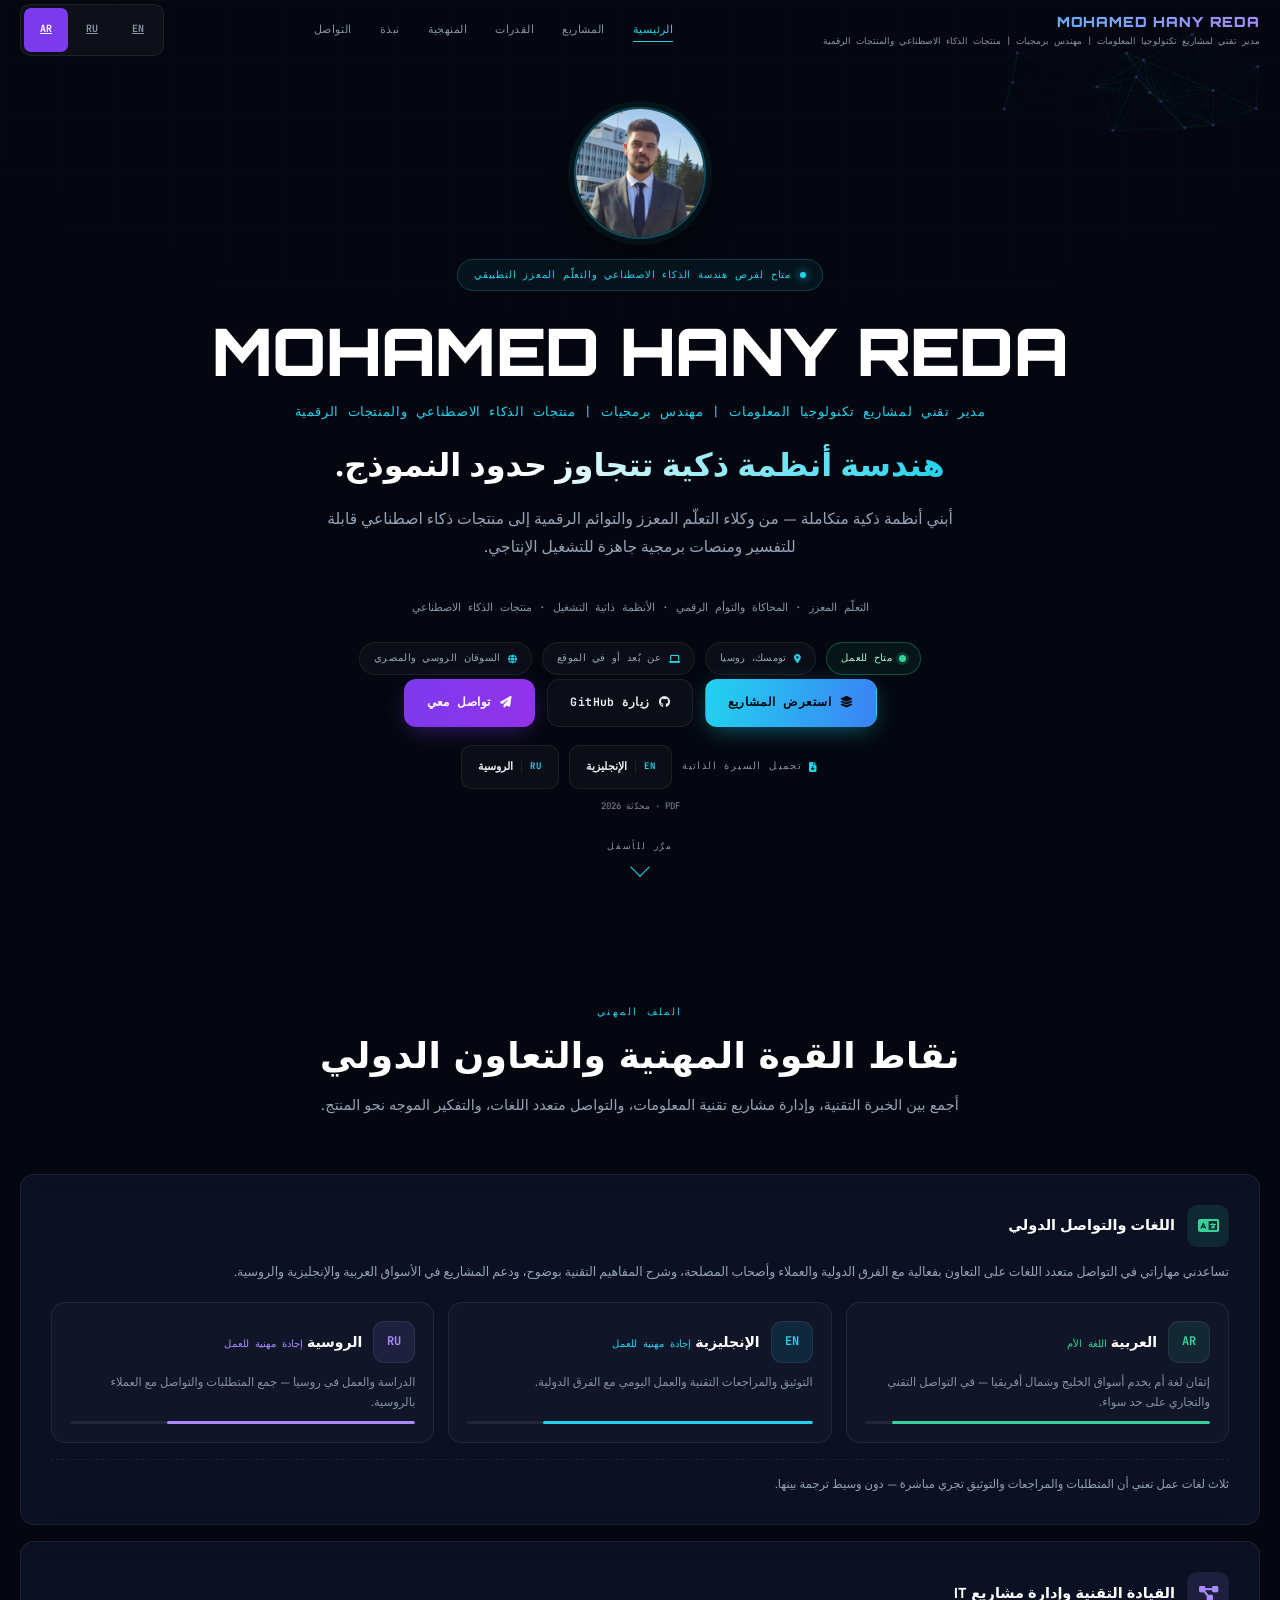
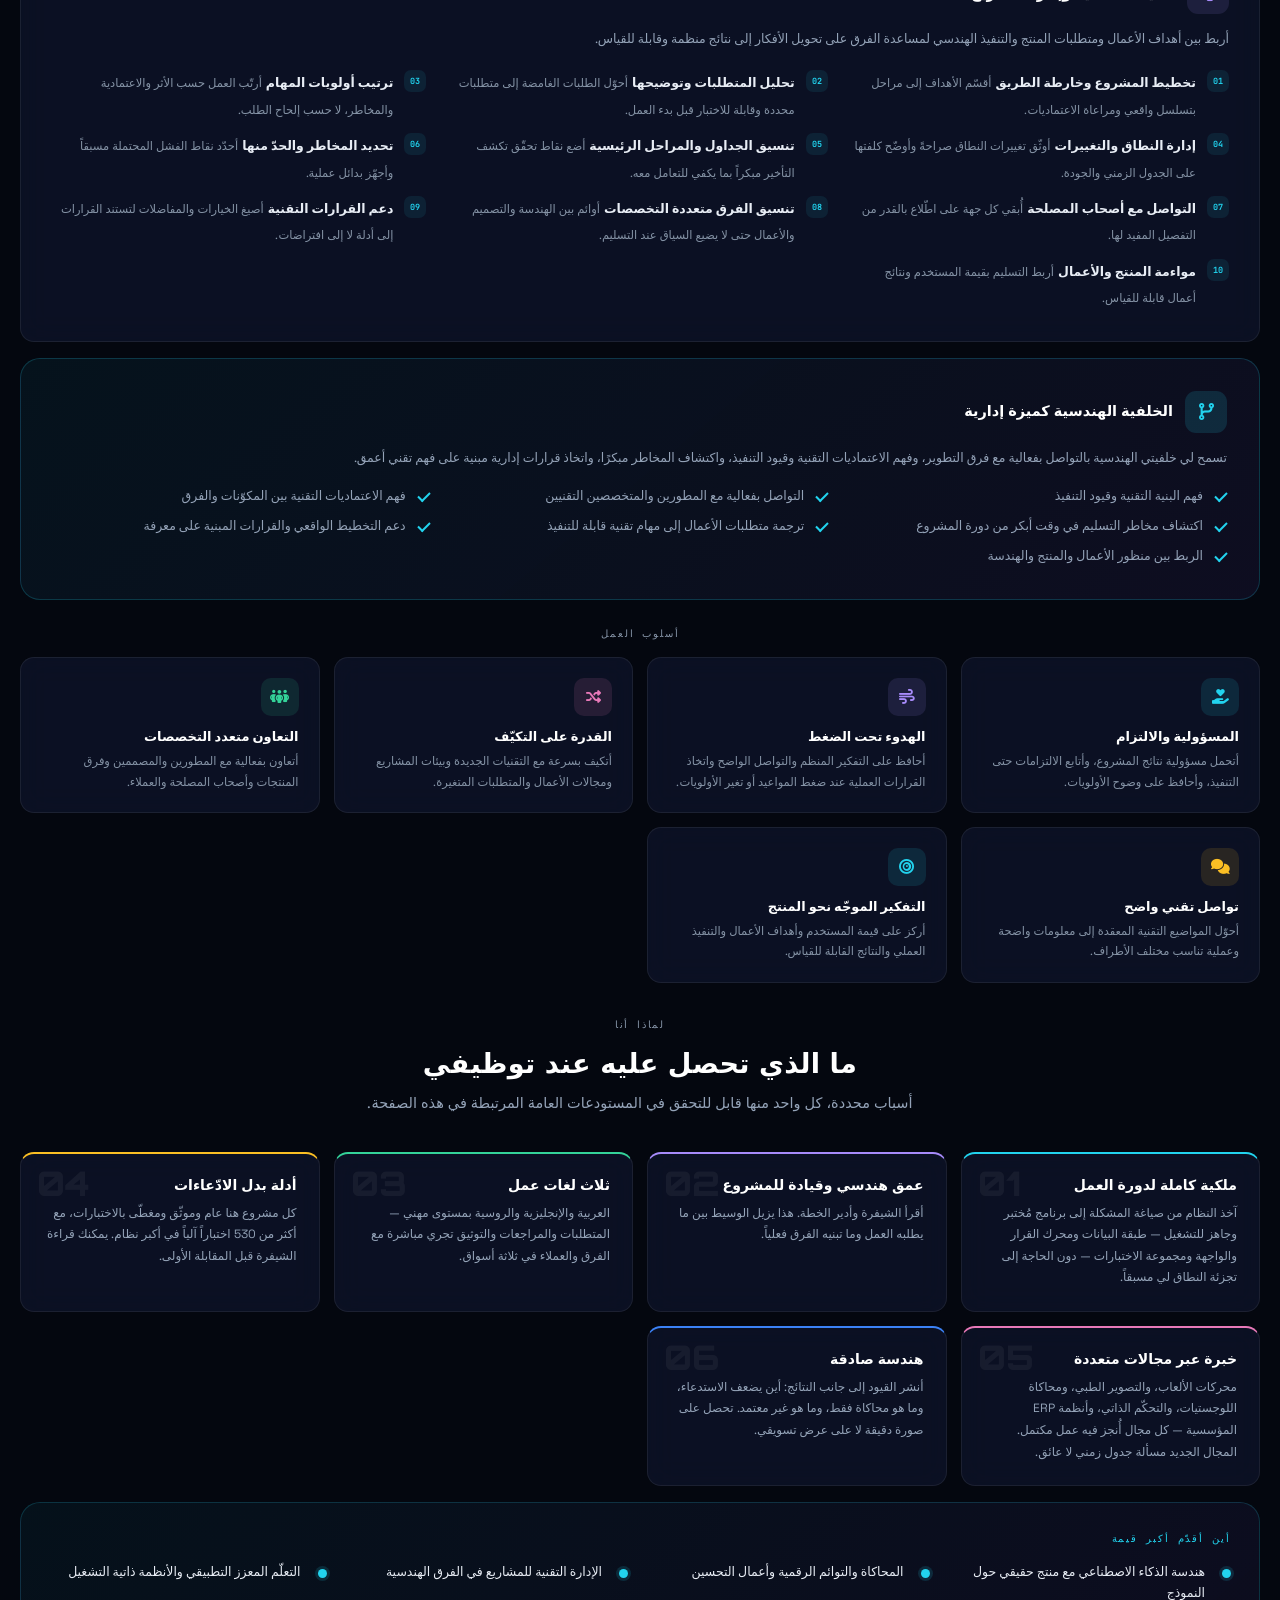
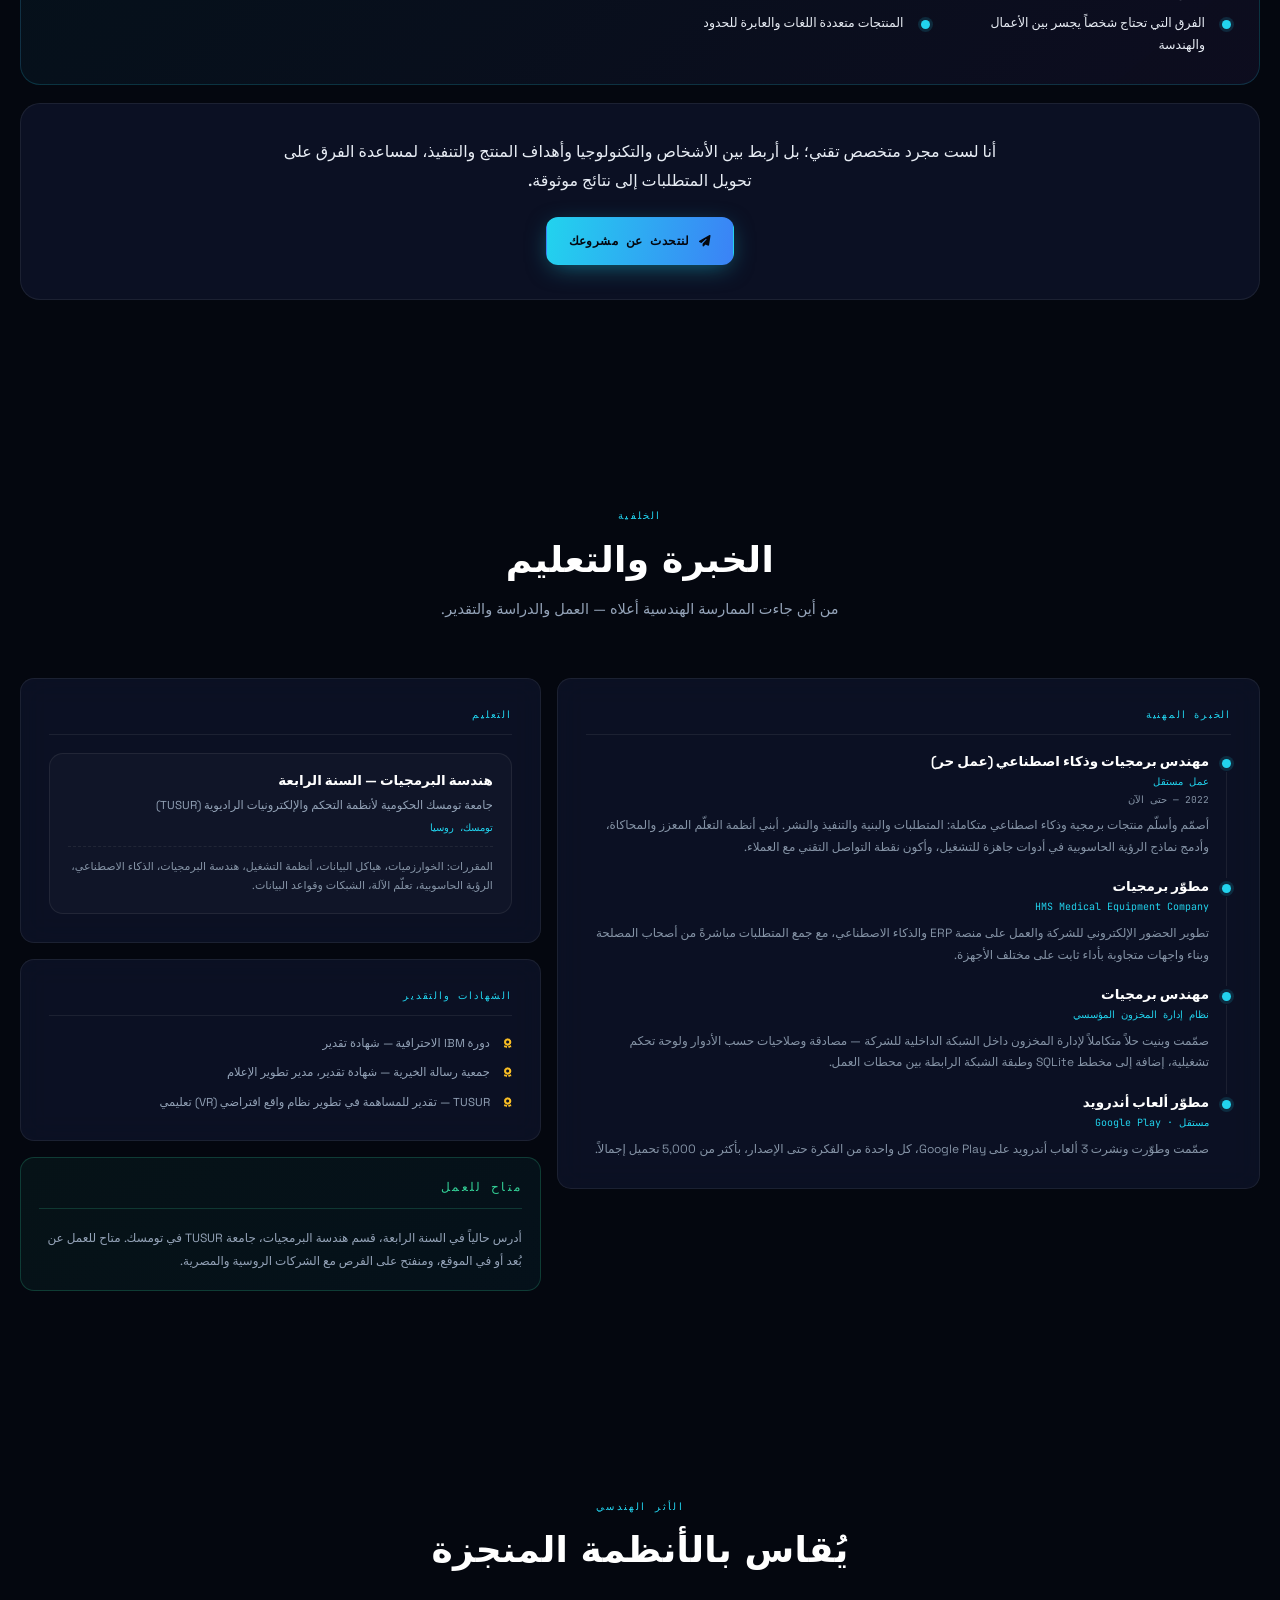
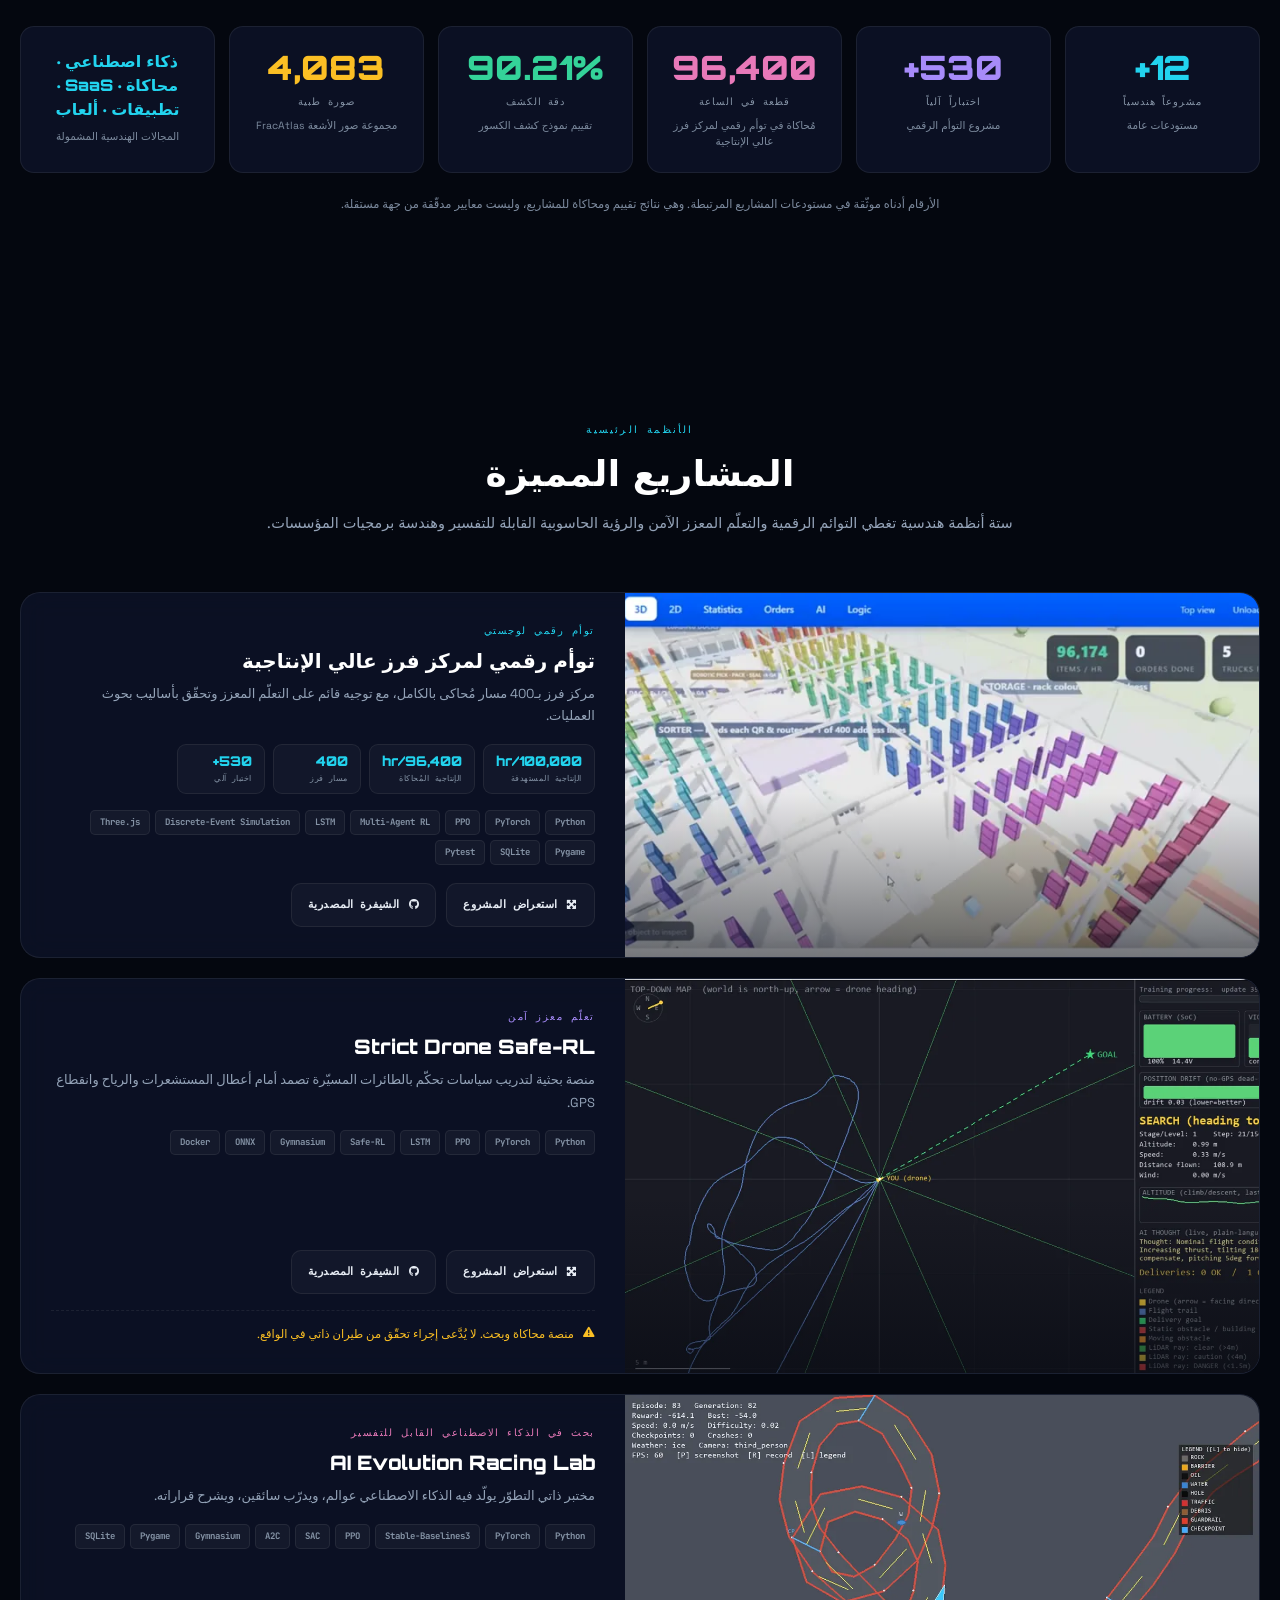
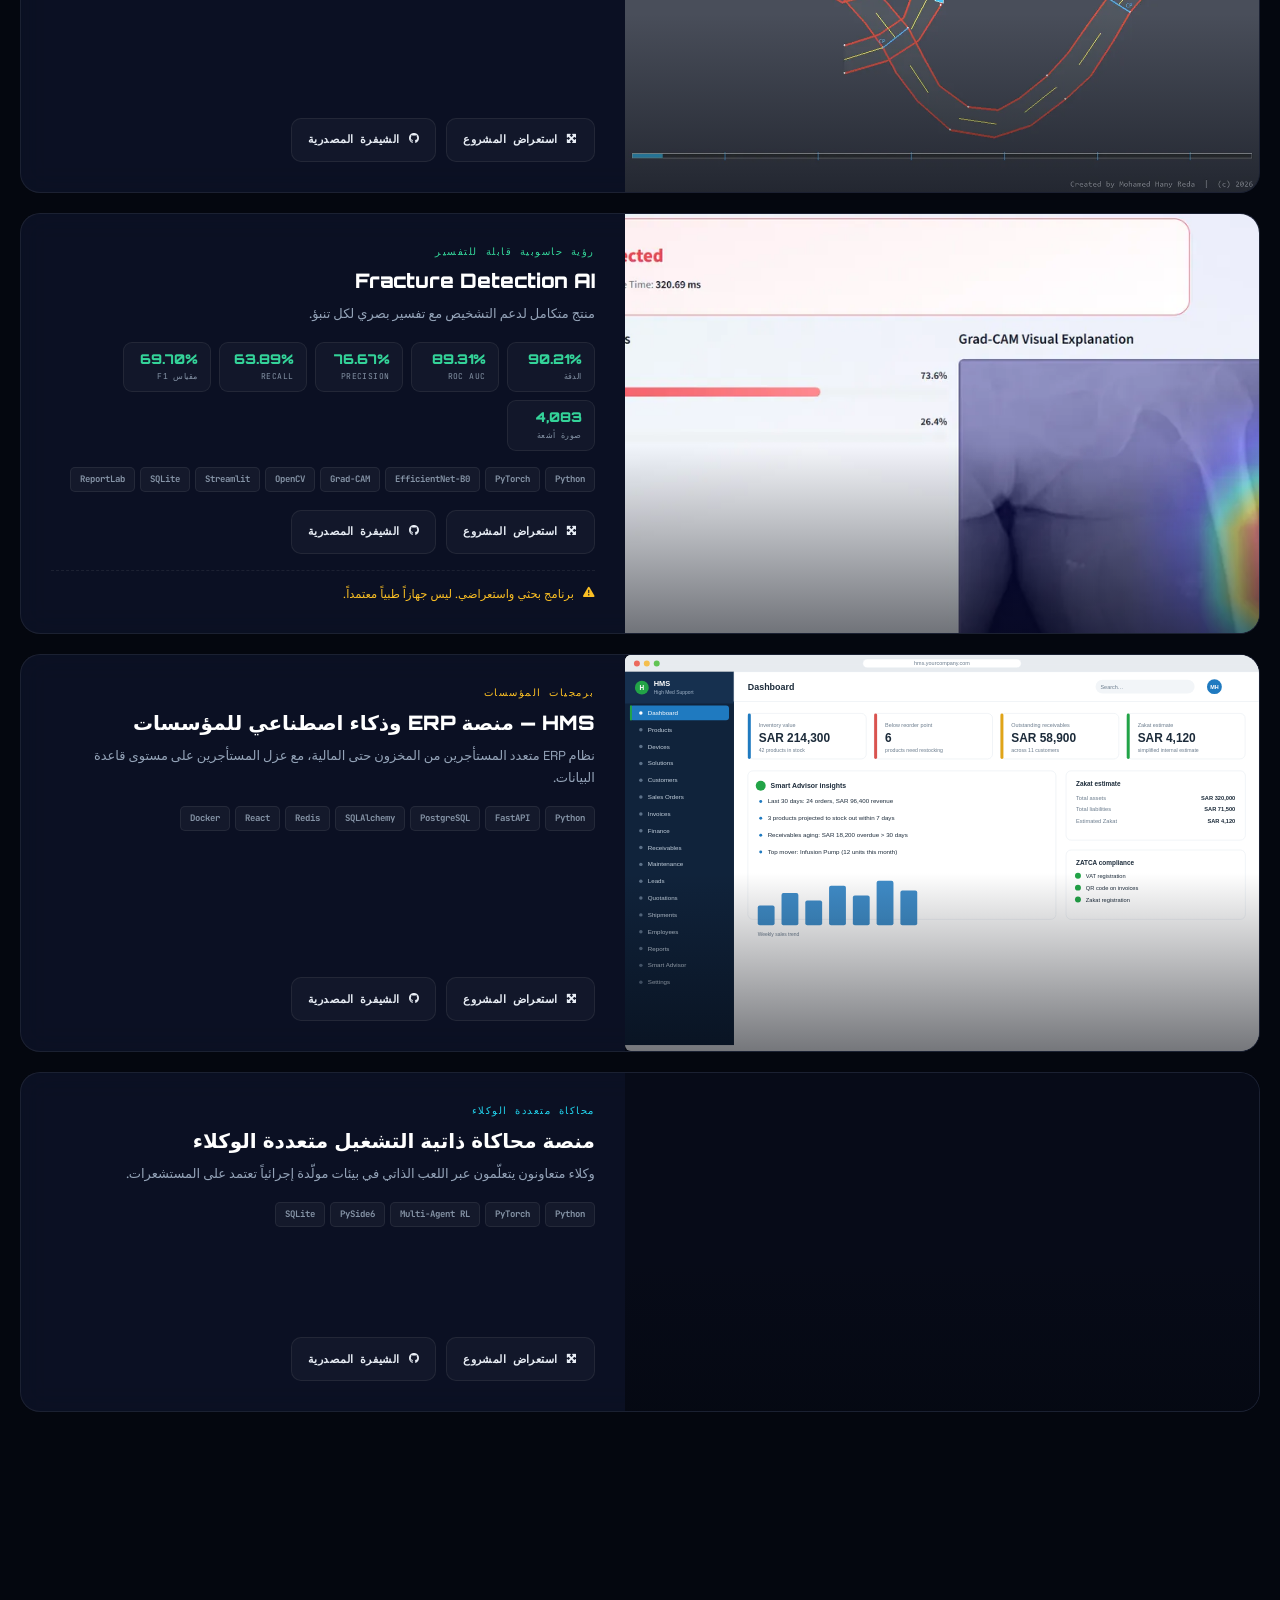
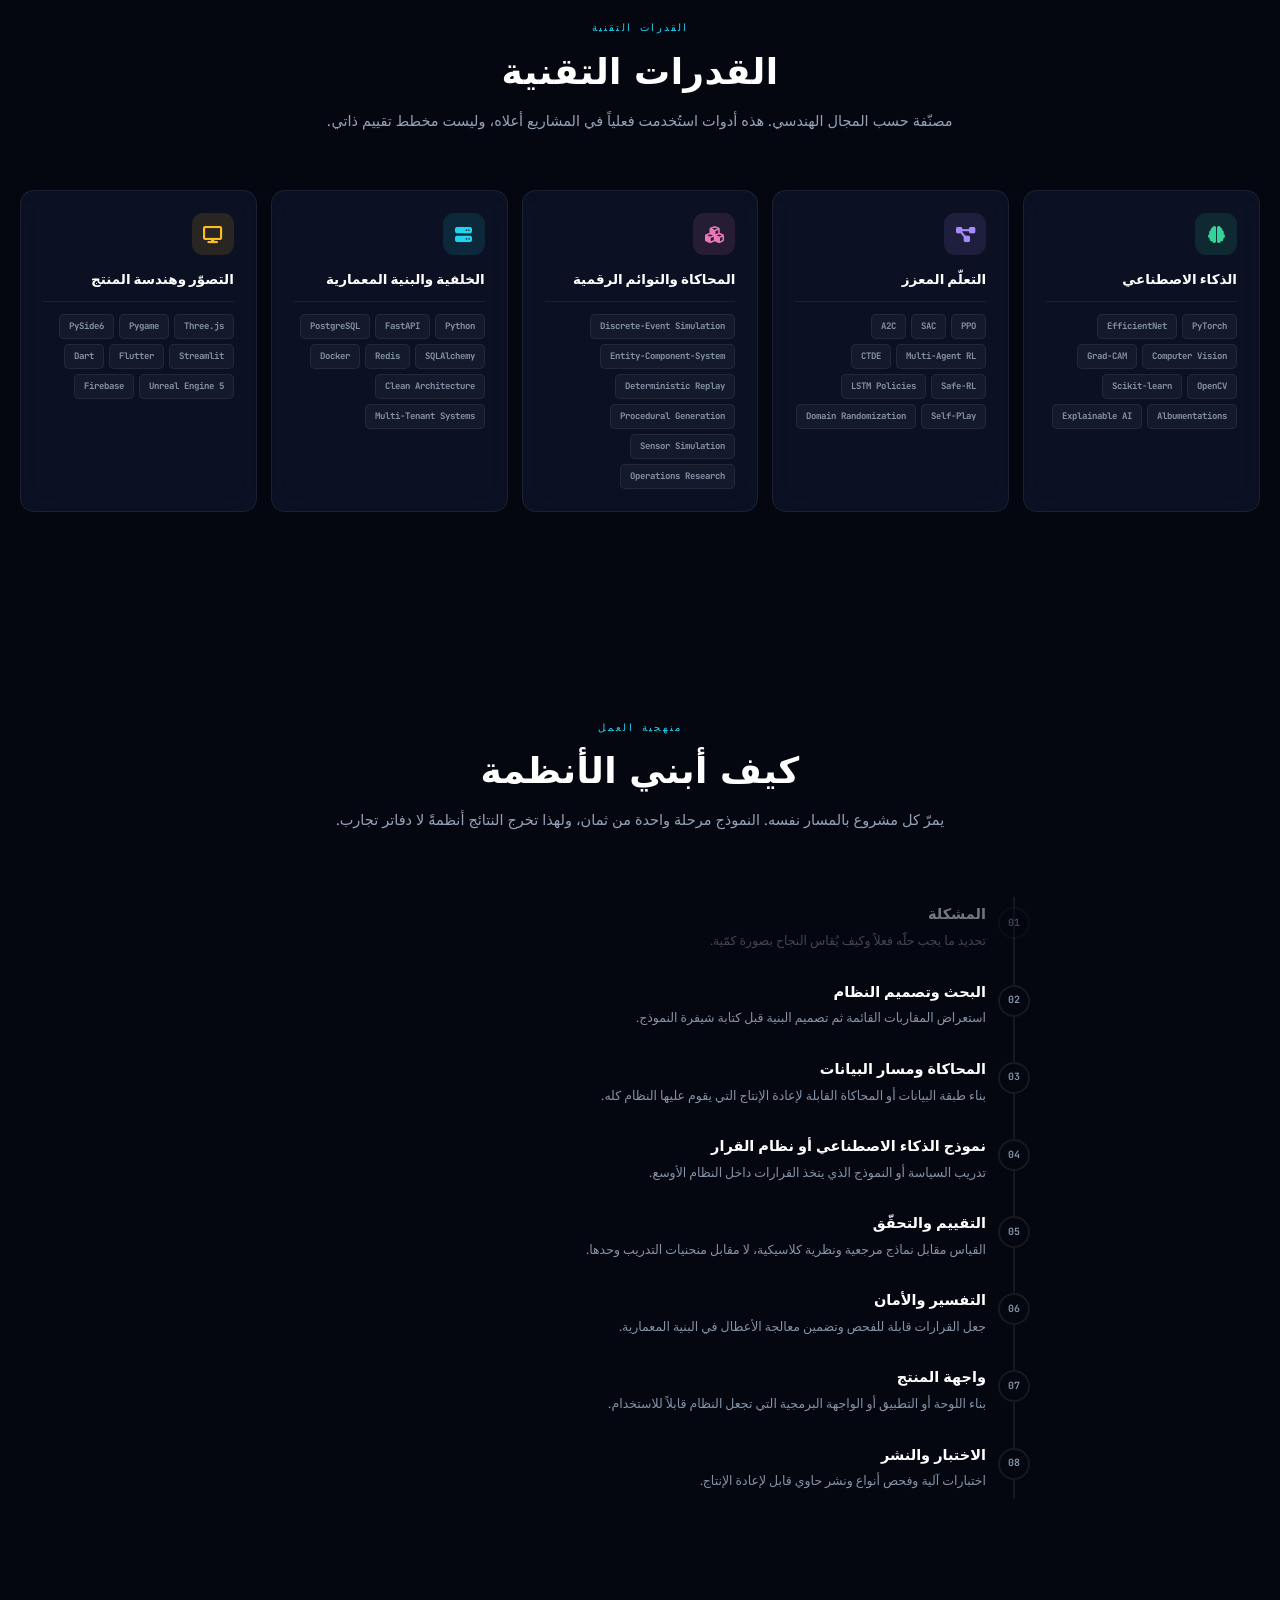
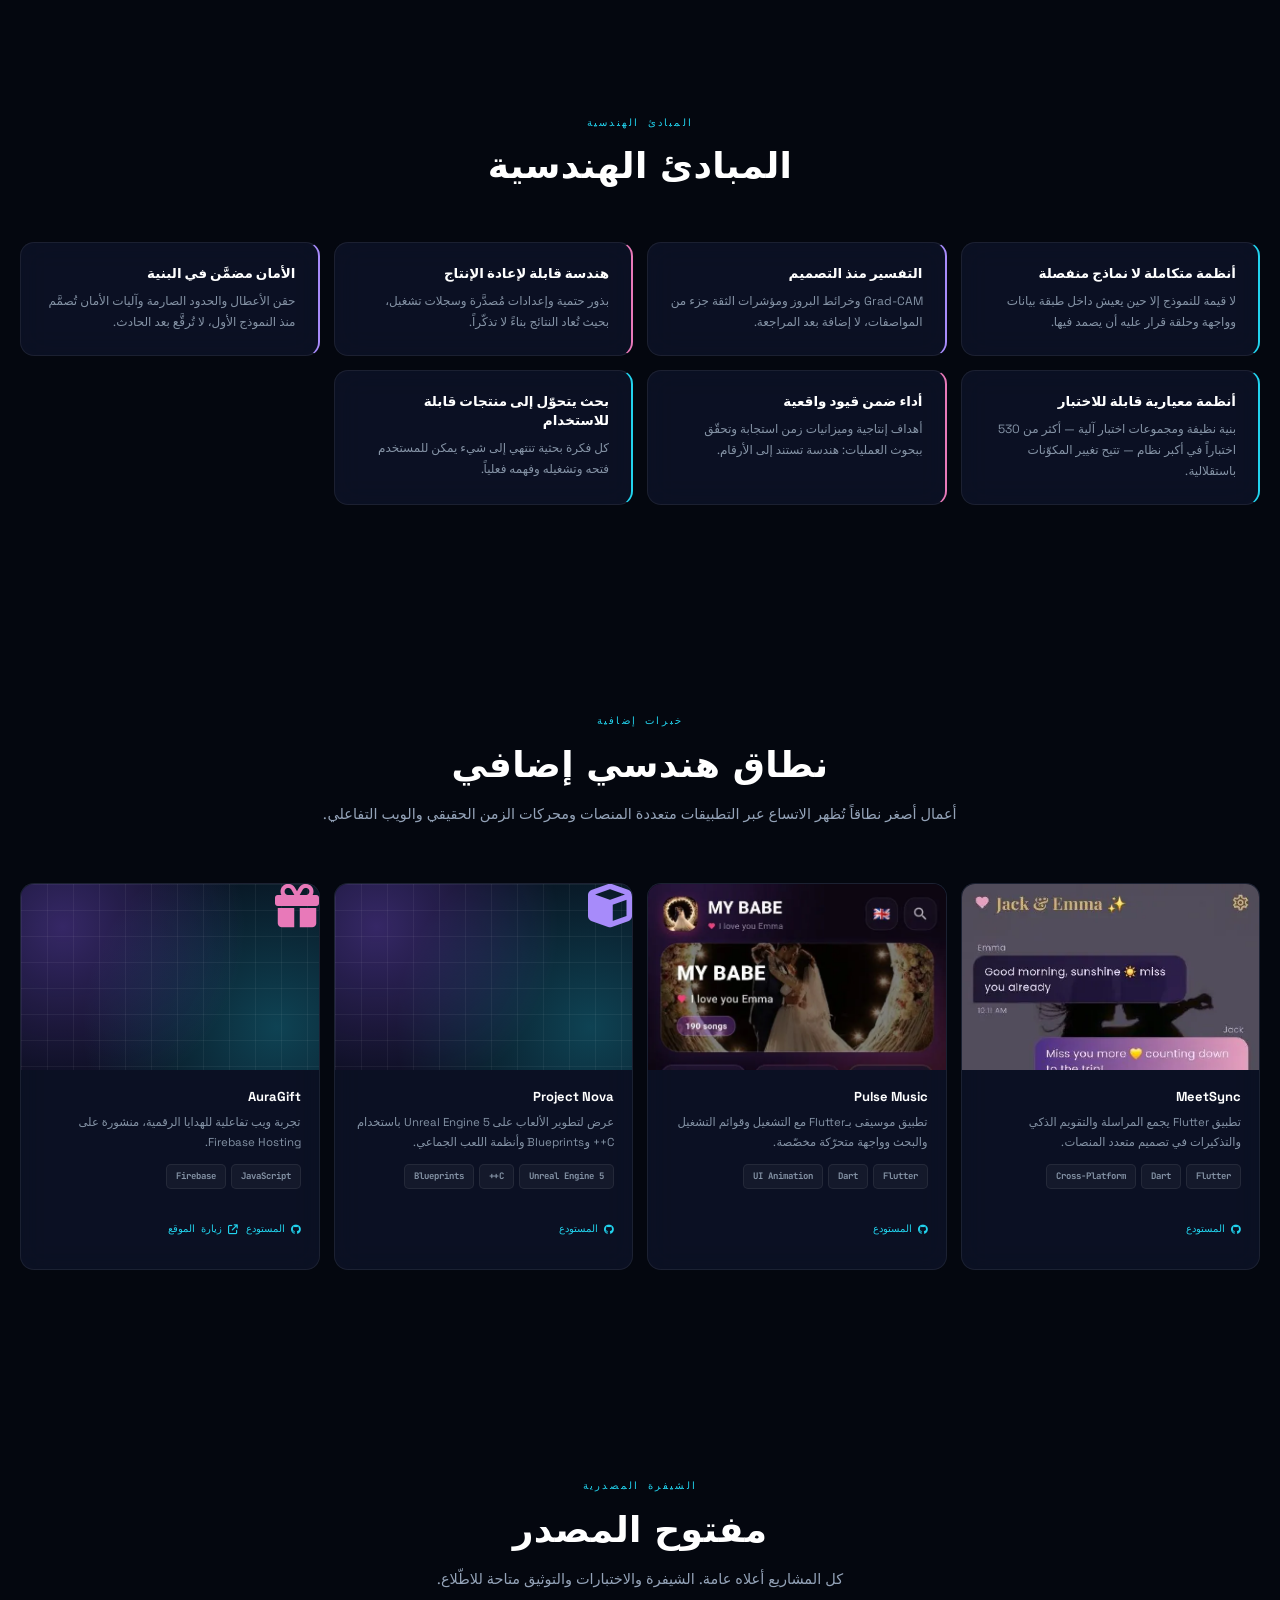
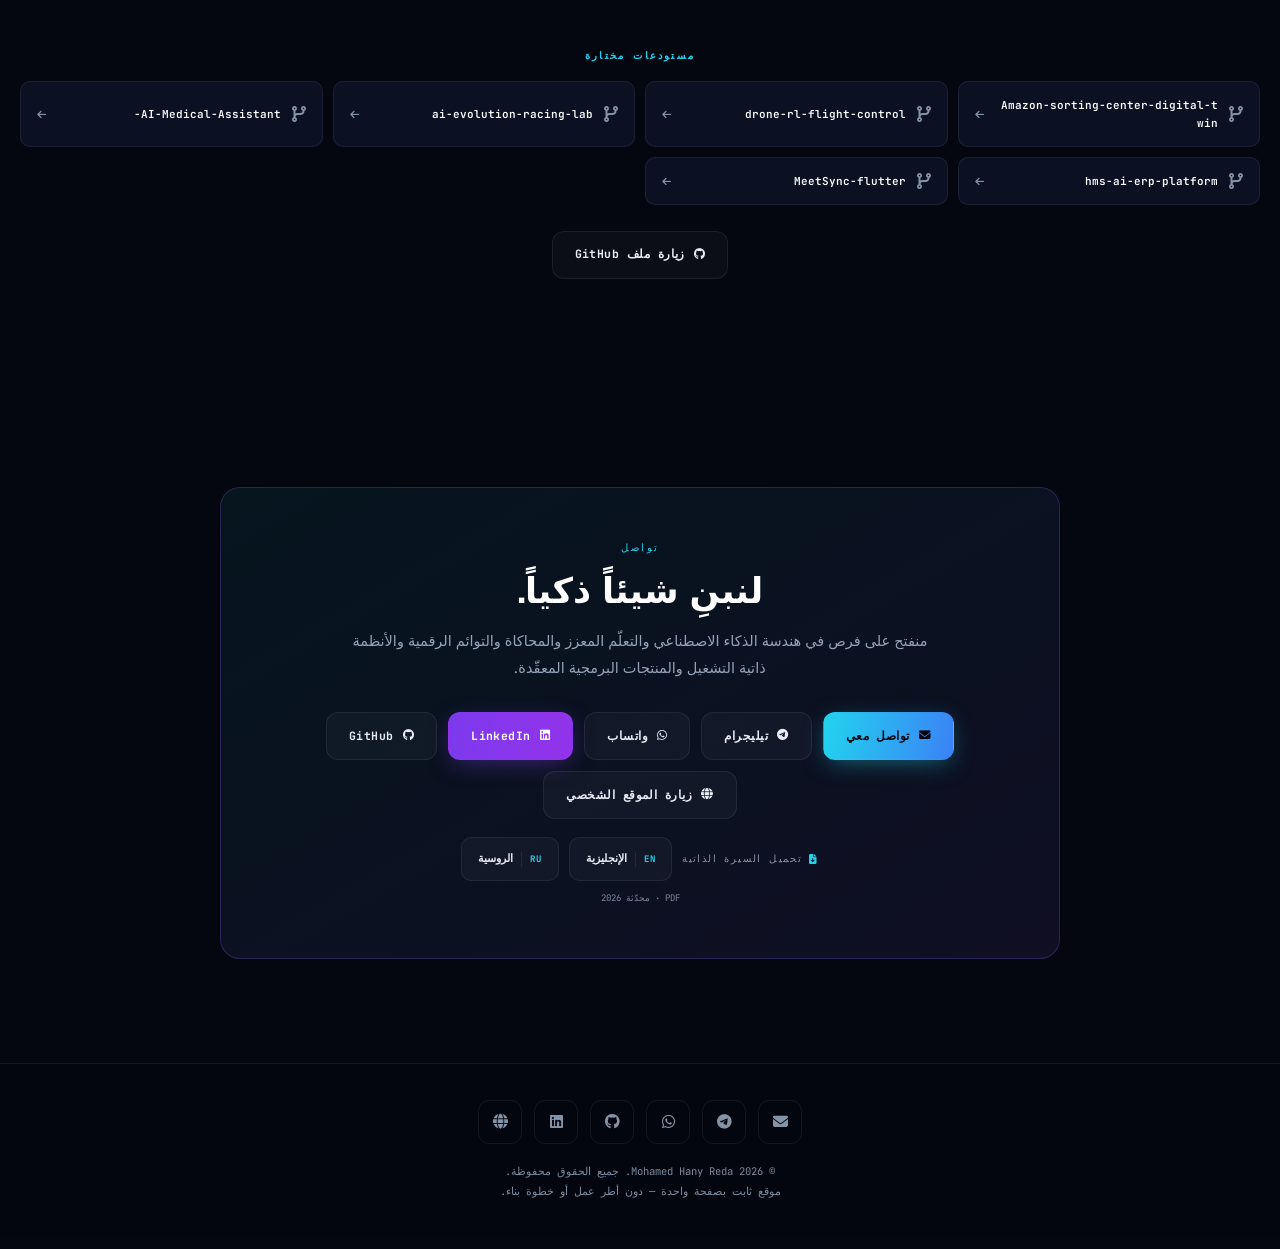
==== ar/index.html @ cda3b0b9 "Add portrait, availability, and the Experience & Education section Three gaps that cost interviews w" ====
<!DOCTYPE html>
<html lang="ar" dir="rtl" data-asset-base="../">
<head>
<meta charset="UTF-8">
<meta name="viewport" content="width=device-width, initial-scale=1, viewport-fit=cover">
<title>محمد هاني رضا | مهندس ذكاء اصطناعي وبرمجيات</title>
<meta name="description" content="مهندس ذكاء اصطناعي وبرمجيات متخصص في التعلّم المعزز والمحاكاة والتوأم الرقمي والأنظمة ذاتية التشغيل والذكاء الاصطناعي القابل للتفسير وهندسة البرمجيات الإنتاجية.">
<meta name="author" content="Mohamed Hany Reda">
<link rel="canonical" href="https://hany15.github.io/Hany-Reda-Portfolio/ar/">

<link rel="alternate" hreflang="en" href="https://hany15.github.io/Hany-Reda-Portfolio/">
<link rel="alternate" hreflang="ru" href="https://hany15.github.io/Hany-Reda-Portfolio/ru/">
<link rel="alternate" hreflang="ar" href="https://hany15.github.io/Hany-Reda-Portfolio/ar/">
<link rel="alternate" hreflang="x-default" href="https://hany15.github.io/Hany-Reda-Portfolio/">
<meta property="og:locale:alternate" content="en_US">
<meta property="og:locale:alternate" content="ru_RU">
<meta property="og:type" content="website">
<meta property="og:url" content="https://hany15.github.io/Hany-Reda-Portfolio/ar/">
<meta property="og:title" content="محمد هاني رضا | مهندس ذكاء اصطناعي وبرمجيات">
<meta property="og:description" content="مهندس ذكاء اصطناعي وبرمجيات متخصص في التعلّم المعزز والمحاكاة والتوأم الرقمي والأنظمة ذاتية التشغيل والذكاء الاصطناعي القابل للتفسير وهندسة البرمجيات الإنتاجية.">
<meta property="og:image" content="https://hany15.github.io/Hany-Reda-Portfolio/assets/img/og-ar.png">
<meta property="og:image:width" content="1200">
<meta property="og:image:height" content="630">
<meta property="og:image:alt" content="صورة شخصية لمحمد هاني رضا أمام جامعة TUSUR في تومسك">
<meta property="og:locale" content="ar_SA">
<meta name="twitter:card" content="summary_large_image">
<meta name="twitter:title" content="محمد هاني رضا | مهندس ذكاء اصطناعي وبرمجيات">
<meta name="twitter:description" content="مهندس ذكاء اصطناعي وبرمجيات متخصص في التعلّم المعزز والمحاكاة والتوأم الرقمي والأنظمة ذاتية التشغيل والذكاء الاصطناعي القابل للتفسير وهندسة البرمجيات الإنتاجية.">
<meta name="twitter:image" content="https://hany15.github.io/Hany-Reda-Portfolio/assets/img/og-ar.png">
<meta name="theme-color" content="#04070f">
<script type="application/ld+json" id="jsonld">[{"@context":"https://schema.org","@type":"Person","@id":"https://hany15.github.io/Hany-Reda-Portfolio/#person","name":"Mohamed Hany Reda","alternateName":["Мохамед Хани Реда","محمد هاني رضا"],"jobTitle":"مدير تقني لمشاريع تكنولوجيا المعلومات | مهندس برمجيات | منتجات الذكاء الاصطناعي والمنتجات الرقمية","description":"مهندس ذكاء اصطناعي وبرمجيات متخصص في التعلّم المعزز والمحاكاة والتوأم الرقمي والأنظمة ذاتية التشغيل والذكاء الاصطناعي القابل للتفسير وهندسة البرمجيات الإنتاجية.","url":"https://hany15.github.io/Hany-Reda-Portfolio/ar/","image":"https://hany15.github.io/Hany-Reda-Portfolio/assets/img/profile-640.webp","email":"mailto:developeractionobject@gmail.com","address":{"@type":"PostalAddress","addressLocality":"Tomsk","addressCountry":"RU"},"alumniOf":{"@type":"CollegeOrUniversity","name":"Tomsk State University of Control Systems and Radioelectronics (TUSUR)"},"knowsLanguage":[{"@type":"Language","name":"Arabic"},{"@type":"Language","name":"English"},{"@type":"Language","name":"Russian"}],"knowsAbout":["Reinforcement Learning","Digital Twins","Discrete-Event Simulation","Autonomous Systems","Explainable AI","Computer Vision","Software Architecture","Technical Project Management","Multi-Agent Systems","PyTorch","FastAPI","PostgreSQL"],"telephone":"+79969382354","contactPoint":[{"@type":"ContactPoint","contactType":"sales","telephone":"+79969382354","url":"https://wa.me/79969382354","availableLanguage":["Arabic","English","Russian"]},{"@type":"ContactPoint","contactType":"customer support","url":"https://t.me/Hany_230","availableLanguage":["Arabic","English","Russian"]}],"sameAs":["https://github.com/Hany15","https://www.linkedin.com/in/hany-reda-854667417","https://t.me/Hany_230"]},{"@context":"https://schema.org","@type":"WebSite","@id":"https://hany15.github.io/Hany-Reda-Portfolio/#website","url":"https://hany15.github.io/Hany-Reda-Portfolio/","name":"محمد هاني رضا | مهندس ذكاء اصطناعي وبرمجيات","description":"مهندس ذكاء اصطناعي وبرمجيات متخصص في التعلّم المعزز والمحاكاة والتوأم الرقمي والأنظمة ذاتية التشغيل والذكاء الاصطناعي القابل للتفسير وهندسة البرمجيات الإنتاجية.","inLanguage":"ar","author":{"@id":"https://hany15.github.io/Hany-Reda-Portfolio/#person"}},{"@context":"https://schema.org","@type":"ProfilePage","@id":"https://hany15.github.io/Hany-Reda-Portfolio/ar/#profile","url":"https://hany15.github.io/Hany-Reda-Portfolio/ar/","inLanguage":"ar","mainEntity":{"@id":"https://hany15.github.io/Hany-Reda-Portfolio/#person"},"isPartOf":{"@id":"https://hany15.github.io/Hany-Reda-Portfolio/#website"}}]</script>

<script async src="https://www.googletagmanager.com/gtag/js?id=G-1WG4306FK6"></script>
<script>
  window.dataLayer=window.dataLayer||[];function gtag(){dataLayer.push(arguments);}
  gtag('js',new Date());gtag('config','G-1WG4306FK6',{send_page_view:true});
  function trackContact(m){gtag('event','contact_click',{event_category:'Contact',event_label:m});}
  function trackProject(n){gtag('event','project_open',{event_category:'Projects',event_label:n});}
</script>

<link rel="preconnect" href="https://fonts.googleapis.com">
<link rel="preconnect" href="https://fonts.gstatic.com" crossorigin>
<link href="https://fonts.googleapis.com/css2?family=Space+Grotesk:wght@300;400;500;600;700&family=Orbitron:wght@700;900&family=JetBrains+Mono:wght@400;700&display=swap" rel="stylesheet">
<link rel="stylesheet" href="https://cdnjs.cloudflare.com/ajax/libs/font-awesome/6.4.0/css/all.min.css">
<link rel="stylesheet" href="../assets/css/main.css?v=0e505760">
</head>
<body>

<a class="skip-link" href="#main" data-i18n="a11y.skip">تخطَّ إلى المحتوى الرئيسي</a>
<div id="progress" role="progressbar" aria-hidden="true" data-i18n-attr="aria-label:a11y.progress" aria-label="تقدّم القراءة"></div>
<canvas id="bg-canvas" aria-hidden="true"></canvas>
<div class="grid-overlay" aria-hidden="true"></div>

<!-- ═══ NAV ═══ -->
<header id="nav">
  <div class="nav-inner">
    <a class="brand" href="#hero">
      <span class="brand-name">MOHAMED HANY REDA</span>
      <span class="brand-role" data-i18n="role.full">مدير تقني لمشاريع تكنولوجيا المعلومات | مهندس برمجيات | منتجات الذكاء الاصطناعي والمنتجات الرقمية</span>
    </a>
    <nav class="nav-links" aria-label="Primary">
      <a href="#hero" data-i18n="nav.home">الرئيسية</a>
      <a href="#projects" data-i18n="nav.projects">المشاريع</a>
      <a href="#capabilities" data-i18n="nav.capabilities">القدرات</a>
      <a href="#process" data-i18n="nav.process">المنهجية</a>
      <a href="#background" data-i18n="nav.about">نبذة</a>
      <a href="#contact" data-i18n="nav.contact">التواصل</a>
    </nav>
    <div class="nav-right">
      <div class="lang-switch" role="group" data-i18n-attr="aria-label:nav.langLabel" aria-label="اختيار اللغة">
        <a class="lang-btn" href="../" hreflang="en" data-lang="en" aria-pressed="false">EN</a>
        <a class="lang-btn" href="../ru/" hreflang="ru" data-lang="ru" aria-pressed="false">RU</a>
        <a class="lang-btn" href="./" hreflang="ar" data-lang="ar" aria-pressed="true" aria-current="page">AR</a>
      </div>
      <button class="nav-toggle" type="button" aria-expanded="false" aria-controls="mobile-menu"
              data-i18n-attr="aria-label:nav.menu" aria-label="فتح القائمة"><i class="fa-solid fa-bars" aria-hidden="true"></i></button>
    </div>
  </div>
</header>
<nav id="mobile-menu" aria-label="Mobile">
  <a href="#hero" data-i18n="nav.home">الرئيسية</a>
  <a href="#projects" data-i18n="nav.projects">المشاريع</a>
  <a href="#capabilities" data-i18n="nav.capabilities">القدرات</a>
  <a href="#process" data-i18n="nav.process">المنهجية</a>
  <a href="#background" data-i18n="nav.about">نبذة</a>
  <a href="#contact" data-i18n="nav.contact">التواصل</a>
</nav>

<main id="main">

<!-- ═══ HERO ═══ -->
<section id="hero">
  <img class="hero-photo" src="../assets/img/profile-640.webp"
       srcset="../assets/img/profile-320.webp 320w, ../assets/img/profile-640.webp 640w"
       sizes="132px" width="132" height="132" fetchpriority="high"
       data-i18n-attr="alt:photo.alt" alt="صورة شخصية لمحمد هاني رضا أمام جامعة TUSUR في تومسك">
  <p class="hero-badge"><i aria-hidden="true"></i><span data-i18n="hero.badge">متاح لفرص هندسة الذكاء الاصطناعي والتعلّم المعزز التطبيقي</span></p>
  <h1 class="hero-name">MOHAMED HANY REDA</h1>
  <p class="hero-role" data-i18n="role.full">مدير تقني لمشاريع تكنولوجيا المعلومات | مهندس برمجيات | منتجات الذكاء الاصطناعي والمنتجات الرقمية</p>
  <p class="hero-headline" data-i18n="hero.headline">هندسة أنظمة ذكية تتجاوز حدود النموذج.</p>
  <p class="hero-support" data-i18n="hero.support">أبني أنظمة ذكية متكاملة — من وكلاء التعلّم المعزز والتوائم الرقمية إلى منتجات ذكاء اصطناعي قابلة للتفسير ومنصات برمجية جاهزة للتشغيل الإنتاجي.</p>
  <p class="hero-spec" data-i18n="hero.spec">التعلّم المعزز · المحاكاة والتوأم الرقمي · الأنظمة ذاتية التشغيل · منتجات الذكاء الاصطناعي</p>
  <div class="avail-strip">
    <span class="avail-chip live"><span class="avail-dot" aria-hidden="true"></span><span data-i18n="avail.status">متاح للعمل</span></span>
    <span class="avail-chip"><i class="fa-solid fa-location-dot" aria-hidden="true"></i><span data-i18n="avail.location">تومسك، روسيا</span></span>
    <span class="avail-chip"><i class="fa-solid fa-laptop" aria-hidden="true"></i><span data-i18n="avail.mode">عن بُعد أو في الموقع</span></span>
    <span class="avail-chip"><i class="fa-solid fa-globe" aria-hidden="true"></i><span data-i18n="avail.markets">السوقان الروسي والمصري</span></span>
  </div>
  <div class="hero-cta">
    <a class="btn btn-primary" href="#projects"><i class="fa-solid fa-layer-group" aria-hidden="true"></i><span data-i18n="hero.cta.projects">استعرض المشاريع</span></a>
    <a class="btn btn-ghost" href="https://github.com/Hany15" target="_blank" rel="noopener" onclick="trackContact('GitHub-Hero')"><i class="fa-brands fa-github" aria-hidden="true"></i><span data-i18n="hero.cta.github">زيارة GitHub</span></a>
    <a class="btn btn-secondary" href="#contact"><i class="fa-solid fa-paper-plane" aria-hidden="true"></i><span data-i18n="hero.cta.contact">تواصل معي</span></a>
  </div>
  <div class="cv-row">
    <span class="cv-label"><i class="fa-solid fa-file-arrow-down" aria-hidden="true"></i><span data-i18n="cv.label">تحميل السيرة الذاتية</span></span>
    <a class="cv-btn" href="../cv/cv_en.pdf" download="Mohamed-Hany-Reda-CV-EN.pdf"
       data-i18n-attr="aria-label:cv.aria.en" onclick="trackContact('CV-EN')" aria-label="تحميل السيرة الذاتية بالإنجليزية، ملف PDF">
      <span class="flag">EN</span><span data-i18n="cv.en">الإنجليزية</span></a>
    <a class="cv-btn" href="../cv/cv_ru.pdf" download="Mohamed-Hany-Reda-CV-RU.pdf"
       data-i18n-attr="aria-label:cv.aria.ru" onclick="trackContact('CV-RU')" aria-label="تحميل السيرة الذاتية بالروسية، ملف PDF">
      <span class="flag">RU</span><span data-i18n="cv.ru">الروسية</span></a>
    <span class="cv-hint" data-i18n="cv.hint">PDF · محدّثة 2026</span>
  </div>
  <div class="scroll-hint" aria-hidden="true"><span data-i18n="hero.scroll">مرِّر للأسفل</span><span class="chev"></span></div>
</section>

<!-- ═══ PROFESSIONAL STRENGTHS ═══ -->
<section class="section" id="strengths">
  <div class="sec-head reveal">
    <span class="eyebrow" data-i18n="ps.eyebrow">الملف المهني</span>
    <h2 class="sec-title" data-i18n="ps.title">نقاط القوة المهنية والتعاون الدولي</h2>
    <p class="sec-sub" data-i18n="ps.sub">أجمع بين الخبرة التقنية، وإدارة مشاريع تقنية المعلومات، والتواصل متعدد اللغات، والتفكير الموجه نحو المنتج.</p>
  </div>

  <div class="ps-band card reveal">
    <div class="ps-head">
      <div class="ps-ico" style="background:color-mix(in srgb,var(--green) 12%,transparent);color:var(--green)"><i class="fa-solid fa-language" aria-hidden="true"></i></div>
      <h3 class="ps-card-title" data-i18n="ps.lang.title">اللغات والتواصل الدولي</h3>
    </div>
    <p class="ps-desc" style="margin-bottom:0" data-i18n="ps.lang.desc">تساعدني مهاراتي في التواصل متعدد اللغات على التعاون بفعالية مع الفرق الدولية والعملاء وأصحاب المصلحة، وشرح المفاهيم التقنية بوضوح، ودعم المشاريع في الأسواق العربية والإنجليزية والروسية.</p>
    <div class="lang-grid">
      <div class="lang-card">
        <div class="lang-top">
          <span class="lang-code" style="color:var(--green);background:color-mix(in srgb,var(--green) 10%,transparent)">AR</span>
          <span>
            <span class="lang-nm2" data-i18n="ps.lang.ar">العربية</span>
            <span class="lang-lvl2" style="color:var(--green)" data-i18n="ps.level.native">اللغة الأم</span>
          </span>
        </div>
        <p class="lang-ctx" data-i18n="ps.lang.arCtx">إتقان لغة أم يخدم أسواق الخليج وشمال أفريقيا — في التواصل التقني والتجاري على حد سواء.</p>
        <span class="lang-meter" aria-hidden="true"><i style="--w:92%;background:var(--green)"></i></span>
      </div>
      <div class="lang-card">
        <div class="lang-top">
          <span class="lang-code" style="color:var(--cyan);background:color-mix(in srgb,var(--cyan) 10%,transparent)">EN</span>
          <span>
            <span class="lang-nm2" data-i18n="ps.lang.en">الإنجليزية</span>
            <span class="lang-lvl2" style="color:var(--cyan)" data-i18n="ps.level.pro">إجادة مهنية للعمل</span>
          </span>
        </div>
        <p class="lang-ctx" data-i18n="ps.lang.enCtx">التوثيق والمراجعات التقنية والعمل اليومي مع الفرق الدولية.</p>
        <span class="lang-meter" aria-hidden="true"><i style="--w:78%;background:var(--cyan)"></i></span>
      </div>
      <div class="lang-card">
        <div class="lang-top">
          <span class="lang-code" style="color:var(--violet);background:color-mix(in srgb,var(--violet) 10%,transparent)">RU</span>
          <span>
            <span class="lang-nm2" data-i18n="ps.lang.ru">الروسية</span>
            <span class="lang-lvl2" style="color:var(--violet)" data-i18n="ps.level.pro">إجادة مهنية للعمل</span>
          </span>
        </div>
        <p class="lang-ctx" data-i18n="ps.lang.ruCtx">الدراسة والعمل في روسيا — جمع المتطلبات والتواصل مع العملاء بالروسية.</p>
        <span class="lang-meter" aria-hidden="true"><i style="--w:72%;background:var(--violet)"></i></span>
      </div>
    </div>
    <p class="lang-foot" data-i18n="ps.lang.footnote">ثلاث لغات عمل تعني أن المتطلبات والمراجعات والتوثيق تجري مباشرة — دون وسيط ترجمة بينها.</p>
  </div>

  <div class="ps-band card reveal">
    <div class="ps-head">
      <div class="ps-ico" style="background:color-mix(in srgb,var(--violet) 12%,transparent);color:var(--violet)"><i class="fa-solid fa-diagram-project" aria-hidden="true"></i></div>
      <h3 class="ps-card-title" data-i18n="ps.pm.title">القيادة التقنية وإدارة مشاريع IT</h3>
    </div>
    <p class="ps-desc" style="margin-bottom:0" data-i18n="ps.pm.desc">أربط بين أهداف الأعمال ومتطلبات المنتج والتنفيذ الهندسي لمساعدة الفرق على تحويل الأفكار إلى نتائج منظمة وقابلة للقياس.</p>
    <div class="comp-grid">
        <div class="comp">
          <span class="comp-dot" aria-hidden="true">01</span>
          <span>
            <span class="comp-nm" data-i18n="ps.pm.c1">تخطيط المشروع وخارطة الطريق</span>
            <span class="comp-d" data-i18n="ps.pm.c1d">أقسّم الأهداف إلى مراحل بتسلسل واقعي ومراعاة الاعتماديات.</span>
          </span>
        </div>
        <div class="comp">
          <span class="comp-dot" aria-hidden="true">02</span>
          <span>
            <span class="comp-nm" data-i18n="ps.pm.c2">تحليل المتطلبات وتوضيحها</span>
            <span class="comp-d" data-i18n="ps.pm.c2d">أحوّل الطلبات الغامضة إلى متطلبات محددة وقابلة للاختبار قبل بدء العمل.</span>
          </span>
        </div>
        <div class="comp">
          <span class="comp-dot" aria-hidden="true">03</span>
          <span>
            <span class="comp-nm" data-i18n="ps.pm.c3">ترتيب أولويات المهام</span>
            <span class="comp-d" data-i18n="ps.pm.c3d">أرتّب العمل حسب الأثر والاعتمادية والمخاطر، لا حسب إلحاح الطلب.</span>
          </span>
        </div>
        <div class="comp">
          <span class="comp-dot" aria-hidden="true">04</span>
          <span>
            <span class="comp-nm" data-i18n="ps.pm.c4">إدارة النطاق والتغييرات</span>
            <span class="comp-d" data-i18n="ps.pm.c4d">أوثّق تغييرات النطاق صراحةً وأوضّح كلفتها على الجدول الزمني والجودة.</span>
          </span>
        </div>
        <div class="comp">
          <span class="comp-dot" aria-hidden="true">05</span>
          <span>
            <span class="comp-nm" data-i18n="ps.pm.c5">تنسيق الجداول والمراحل الرئيسية</span>
            <span class="comp-d" data-i18n="ps.pm.c5d">أضع نقاط تحقّق تكشف التأخير مبكراً بما يكفي للتعامل معه.</span>
          </span>
        </div>
        <div class="comp">
          <span class="comp-dot" aria-hidden="true">06</span>
          <span>
            <span class="comp-nm" data-i18n="ps.pm.c6">تحديد المخاطر والحدّ منها</span>
            <span class="comp-d" data-i18n="ps.pm.c6d">أحدّد نقاط الفشل المحتملة مسبقاً وأجهّز بدائل عملية.</span>
          </span>
        </div>
        <div class="comp">
          <span class="comp-dot" aria-hidden="true">07</span>
          <span>
            <span class="comp-nm" data-i18n="ps.pm.c7">التواصل مع أصحاب المصلحة</span>
            <span class="comp-d" data-i18n="ps.pm.c7d">أُبقي كل جهة على اطّلاع بالقدر من التفصيل المفيد لها.</span>
          </span>
        </div>
        <div class="comp">
          <span class="comp-dot" aria-hidden="true">08</span>
          <span>
            <span class="comp-nm" data-i18n="ps.pm.c8">تنسيق الفرق متعددة التخصصات</span>
            <span class="comp-d" data-i18n="ps.pm.c8d">أوائم بين الهندسة والتصميم والأعمال حتى لا يضيع السياق عند التسليم.</span>
          </span>
        </div>
        <div class="comp">
          <span class="comp-dot" aria-hidden="true">09</span>
          <span>
            <span class="comp-nm" data-i18n="ps.pm.c9">دعم القرارات التقنية</span>
            <span class="comp-d" data-i18n="ps.pm.c9d">أصيغ الخيارات والمفاضلات لتستند القرارات إلى أدلة لا إلى افتراضات.</span>
          </span>
        </div>
        <div class="comp">
          <span class="comp-dot" aria-hidden="true">10</span>
          <span>
            <span class="comp-nm" data-i18n="ps.pm.c10">مواءمة المنتج والأعمال</span>
            <span class="comp-d" data-i18n="ps.pm.c10d">أربط التسليم بقيمة المستخدم ونتائج أعمال قابلة للقياس.</span>
          </span>
        </div>
    </div>
  </div>

  <div class="ps-advantage reveal">
    <div class="ps-head">
      <div class="ps-ico" style="background:color-mix(in srgb,var(--cyan) 14%,transparent);color:var(--cyan)"><i class="fa-solid fa-code-branch" aria-hidden="true"></i></div>
      <h3 class="ps-card-title" data-i18n="ps.adv.title">الخلفية الهندسية كميزة إدارية</h3>
    </div>
    <p class="ps-desc" style="margin-bottom:0" data-i18n="ps.adv.desc">تسمح لي خلفيتي الهندسية بالتواصل بفعالية مع فرق التطوير، وفهم الاعتماديات التقنية وقيود التنفيذ، واكتشاف المخاطر مبكرًا، واتخاذ قرارات إدارية مبنية على فهم تقني أعمق.</p>
    <ul class="adv-list">
      <li data-i18n="ps.adv.b1">فهم البنية التقنية وقيود التنفيذ</li>
      <li data-i18n="ps.adv.b2">التواصل بفعالية مع المطورين والمتخصصين التقنيين</li>
      <li data-i18n="ps.adv.b3">فهم الاعتماديات التقنية بين المكوّنات والفرق</li>
      <li data-i18n="ps.adv.b4">اكتشاف مخاطر التسليم في وقت أبكر من دورة المشروع</li>
      <li data-i18n="ps.adv.b5">ترجمة متطلبات الأعمال إلى مهام تقنية قابلة للتنفيذ</li>
      <li data-i18n="ps.adv.b6">دعم التخطيط الواقعي والقرارات المبنية على معرفة</li>
      <li data-i18n="ps.adv.b7">الربط بين منظور الأعمال والمنتج والهندسة</li>
    </ul>
  </div>

  <p class="ps-sub-title" data-i18n="ps.style.title">أسلوب العمل</p>
  <div class="style-grid">
    <div class="style-card card reveal" data-d="0">
      <div class="style-ico" style="background:color-mix(in srgb,var(--cyan) 12%,transparent);color:var(--cyan)"><i class="fa-solid fa-hand-holding-heart" aria-hidden="true"></i></div>
      <h3 class="style-nm" data-i18n="ps.s1">المسؤولية والالتزام</h3>
      <p class="style-d" data-i18n="ps.s1d">أتحمل مسؤولية نتائج المشروع، وأتابع الالتزامات حتى التنفيذ، وأحافظ على وضوح الأولويات.</p>
    </div>
    <div class="style-card card reveal" data-d="1">
      <div class="style-ico" style="background:color-mix(in srgb,var(--violet) 12%,transparent);color:var(--violet)"><i class="fa-solid fa-wind" aria-hidden="true"></i></div>
      <h3 class="style-nm" data-i18n="ps.s2">الهدوء تحت الضغط</h3>
      <p class="style-d" data-i18n="ps.s2d">أحافظ على التفكير المنظم والتواصل الواضح واتخاذ القرارات العملية عند ضغط المواعيد أو تغير الأولويات.</p>
    </div>
    <div class="style-card card reveal" data-d="2">
      <div class="style-ico" style="background:color-mix(in srgb,var(--pink) 12%,transparent);color:var(--pink)"><i class="fa-solid fa-shuffle" aria-hidden="true"></i></div>
      <h3 class="style-nm" data-i18n="ps.s3">القدرة على التكيّف</h3>
      <p class="style-d" data-i18n="ps.s3d">أتكيف بسرعة مع التقنيات الجديدة وبيئات المشاريع ومجالات الأعمال والمتطلبات المتغيرة.</p>
    </div>
    <div class="style-card card reveal" data-d="3">
      <div class="style-ico" style="background:color-mix(in srgb,var(--green) 12%,transparent);color:var(--green)"><i class="fa-solid fa-people-group" aria-hidden="true"></i></div>
      <h3 class="style-nm" data-i18n="ps.s4">التعاون متعدد التخصصات</h3>
      <p class="style-d" data-i18n="ps.s4d">أتعاون بفعالية مع المطورين والمصممين وفرق المنتجات وأصحاب المصلحة والعملاء.</p>
    </div>
    <div class="style-card card reveal" data-d="4">
      <div class="style-ico" style="background:color-mix(in srgb,var(--amber) 12%,transparent);color:var(--amber)"><i class="fa-solid fa-comments" aria-hidden="true"></i></div>
      <h3 class="style-nm" data-i18n="ps.s5">تواصل تقني واضح</h3>
      <p class="style-d" data-i18n="ps.s5d">أحوّل المواضيع التقنية المعقدة إلى معلومات واضحة وعملية تناسب مختلف الأطراف.</p>
    </div>
    <div class="style-card card reveal" data-d="4">
      <div class="style-ico" style="background:color-mix(in srgb,var(--cyan) 12%,transparent);color:var(--cyan)"><i class="fa-solid fa-bullseye" aria-hidden="true"></i></div>
      <h3 class="style-nm" data-i18n="ps.s6">التفكير الموجّه نحو المنتج</h3>
      <p class="style-d" data-i18n="ps.s6d">أركز على قيمة المستخدم وأهداف الأعمال والتنفيذ العملي والنتائج القابلة للقياس.</p>
    </div>
  </div>

  <p class="ps-sub-title" style="margin-top:34px" data-i18n="why.eyebrow">لماذا أنا</p>
  <h3 class="sec-title" style="text-align:center;font-size:clamp(1.15rem,3vw,1.7rem);margin-bottom:10px" data-i18n="why.title">ما الذي تحصل عليه عند توظيفي</h3>
  <p class="sec-sub" style="text-align:center;max-width:640px;margin:0 auto clamp(24px,4vw,36px)" data-i18n="why.sub">أسباب محددة، كل واحد منها قابل للتحقق في المستودعات العامة المرتبطة في هذه الصفحة.</p>
  <div class="why-grid">
    <div class="why-card card reveal" data-d="0">
      <span class="why-num" aria-hidden="true">01</span>
      <h4 class="why-nm" data-i18n="why.w1">ملكية كاملة لدورة العمل</h4>
      <p class="why-d" data-i18n="why.w1d">آخذ النظام من صياغة المشكلة إلى برنامج مُختبر وجاهز للتشغيل — طبقة البيانات ومحرك القرار والواجهة ومجموعة الاختبارات — دون الحاجة إلى تجزئة النطاق لي مسبقاً.</p>
    </div>
    <div class="why-card card reveal" data-d="1">
      <span class="why-num" aria-hidden="true">02</span>
      <h4 class="why-nm" data-i18n="why.w2">عمق هندسي وقيادة للمشروع</h4>
      <p class="why-d" data-i18n="why.w2d">أقرأ الشيفرة وأدير الخطة. هذا يزيل الوسيط بين ما يطلبه العمل وما تبنيه الفرق فعلياً.</p>
    </div>
    <div class="why-card card reveal" data-d="2">
      <span class="why-num" aria-hidden="true">03</span>
      <h4 class="why-nm" data-i18n="why.w3">ثلاث لغات عمل</h4>
      <p class="why-d" data-i18n="why.w3d">العربية والإنجليزية والروسية بمستوى مهني — المتطلبات والمراجعات والتوثيق تجري مباشرة مع الفرق والعملاء في ثلاثة أسواق.</p>
    </div>
    <div class="why-card card reveal" data-d="3">
      <span class="why-num" aria-hidden="true">04</span>
      <h4 class="why-nm" data-i18n="why.w4">أدلة بدل الادّعاءات</h4>
      <p class="why-d" data-i18n="why.w4d">كل مشروع هنا عام وموثّق ومغطّى بالاختبارات، مع أكثر من 530 اختباراً آلياً في أكبر نظام. يمكنك قراءة الشيفرة قبل المقابلة الأولى.</p>
    </div>
    <div class="why-card card reveal" data-d="4">
      <span class="why-num" aria-hidden="true">05</span>
      <h4 class="why-nm" data-i18n="why.w5">خبرة عبر مجالات متعددة</h4>
      <p class="why-d" data-i18n="why.w5d">محركات الألعاب، والتصوير الطبي، ومحاكاة اللوجستيات، والتحكّم الذاتي، وأنظمة ERP المؤسسية — كل مجال أُنجز فيه عمل مكتمل. المجال الجديد مسألة جدول زمني لا عائق.</p>
    </div>
    <div class="why-card card reveal" data-d="4">
      <span class="why-num" aria-hidden="true">06</span>
      <h4 class="why-nm" data-i18n="why.w6">هندسة صادقة</h4>
      <p class="why-d" data-i18n="why.w6d">أنشر القيود إلى جانب النتائج: أين يضعف الاستدعاء، وما هو محاكاة فقط، وما هو غير معتمد. تحصل على صورة دقيقة لا على عرض تسويقي.</p>
    </div>
  </div>

  <div class="fit-band reveal">
    <p class="fit-title" data-i18n="why.fit">أين أقدّم أكبر قيمة</p>
    <ul class="fit-list">
      <li data-i18n="why.fit1">هندسة الذكاء الاصطناعي مع منتج حقيقي حول النموذج</li>
      <li data-i18n="why.fit2">المحاكاة والتوائم الرقمية وأعمال التحسين</li>
      <li data-i18n="why.fit3">الإدارة التقنية للمشاريع في الفرق الهندسية</li>
      <li data-i18n="why.fit4">التعلّم المعزز التطبيقي والأنظمة ذاتية التشغيل</li>
      <li data-i18n="why.fit5">الفرق التي تحتاج شخصاً يجسر بين الأعمال والهندسة</li>
      <li data-i18n="why.fit6">المنتجات متعددة اللغات والعابرة للحدود</li>
    </ul>
  </div>

  <div class="ps-value reveal">
    <p data-i18n="ps.value">أنا لست مجرد متخصص تقني؛ بل أربط بين الأشخاص والتكنولوجيا وأهداف المنتج والتنفيذ، لمساعدة الفرق على تحويل المتطلبات إلى نتائج موثوقة.</p>
    <a class="btn btn-primary" href="#contact" onclick="trackContact('Strengths-CTA')">
      <i class="fa-solid fa-paper-plane" aria-hidden="true"></i><span data-i18n="ps.cta">لنتحدث عن مشروعك</span></a>
  </div>
</section>

<!-- ═══ BACKGROUND ═══ -->
<section class="section" id="background">
  <div class="sec-head reveal">
    <span class="eyebrow" data-i18n="exp.eyebrow">الخلفية</span>
    <h2 class="sec-title" data-i18n="exp.title">الخبرة والتعليم</h2>
    <p class="sec-sub" data-i18n="exp.sub">من أين جاءت الممارسة الهندسية أعلاه — العمل والدراسة والتقدير.</p>
  </div>
  <div class="bg-grid">
    <div class="bg-block card reveal">
      <p class="bg-h" data-i18n="exp.workTitle">الخبرة المهنية</p>
      <div class="job">
        <h3 class="job-role" data-i18n="exp.j1.role">مهندس برمجيات وذكاء اصطناعي (عمل حر)</h3>
        <p class="job-org" data-i18n="exp.j1.org">عمل مستقل</p>
        <p class="job-period" data-i18n="exp.j1.period">2022 — حتى الآن</p>
        <p class="job-desc" data-i18n="exp.j1.desc">أصمّم وأسلّم منتجات برمجية وذكاء اصطناعي متكاملة: المتطلبات والبنية والتنفيذ والنشر. أبني أنظمة التعلّم المعزز والمحاكاة، وأدمج نماذج الرؤية الحاسوبية في أدوات جاهزة للتشغيل، وأكون نقطة التواصل التقني مع العملاء.</p>
      </div>
      <div class="job">
        <h3 class="job-role" data-i18n="exp.j2.role">مطوّر برمجيات</h3>
        <p class="job-org" data-i18n="exp.j2.org">HMS Medical Equipment Company</p>
        <p class="job-desc" data-i18n="exp.j2.desc">تطوير الحضور الإلكتروني للشركة والعمل على منصة ERP والذكاء الاصطناعي، مع جمع المتطلبات مباشرةً من أصحاب المصلحة وبناء واجهات متجاوبة بأداء ثابت على مختلف الأجهزة.</p>
      </div>
      <div class="job">
        <h3 class="job-role" data-i18n="exp.j3.role">مهندس برمجيات</h3>
        <p class="job-org" data-i18n="exp.j3.org">نظام إدارة المخزون المؤسسي</p>
        <p class="job-desc" data-i18n="exp.j3.desc">صمّمت وبنيت حلاً متكاملاً لإدارة المخزون داخل الشبكة الداخلية للشركة — مصادقة وصلاحيات حسب الأدوار ولوحة تحكم تشغيلية، إضافة إلى مخطط SQLite وطبقة الشبكة الرابطة بين محطات العمل.</p>
      </div>
      <div class="job">
        <h3 class="job-role" data-i18n="exp.j4.role">مطوّر ألعاب أندرويد</h3>
        <p class="job-org" data-i18n="exp.j4.org">مستقل · Google Play</p>
        <p class="job-desc" data-i18n="exp.j4.desc">صمّمت وطوّرت ونشرت 3 ألعاب أندرويد على Google Play، كل واحدة من الفكرة حتى الإصدار، بأكثر من 5,000 تحميل إجمالاً.</p>
      </div>
    </div>

    <div>
      <div class="bg-block card reveal" data-d="1">
        <p class="bg-h" data-i18n="exp.eduTitle">التعليم</p>
        <div class="edu-card2">
          <p class="edu-deg" data-i18n="exp.edu.degree">هندسة البرمجيات — السنة الرابعة</p>
          <p class="edu-school" data-i18n="exp.edu.school">جامعة تومسك الحكومية لأنظمة التحكم والإلكترونيات الراديوية (TUSUR)</p>
          <p class="edu-where" data-i18n="exp.edu.where">تومسك، روسيا</p>
          <p class="edu-detail" data-i18n="exp.edu.detail">المقررات: الخوارزميات، هياكل البيانات، أنظمة التشغيل، هندسة البرمجيات، الذكاء الاصطناعي، الرؤية الحاسوبية، تعلّم الآلة، الشبكات وقواعد البيانات.</p>
        </div>
      </div>

      <div class="bg-block card reveal" data-d="2" style="margin-top:16px">
        <p class="bg-h" data-i18n="exp.certTitle">الشهادات والتقدير</p>
        <ul class="cert-list">
          <li data-i18n="exp.c1">دورة IBM الاحترافية — شهادة تقدير</li>
          <li data-i18n="exp.c2">جمعية رسالة الخيرية — شهادة تقدير، مدير تطوير الإعلام</li>
          <li data-i18n="exp.c3">TUSUR — تقدير للمساهمة في تطوير نظام واقع افتراضي (VR) تعليمي</li>
        </ul>
      </div>

      <div class="avail-card reveal" data-d="3">
        <p class="bg-h" data-i18n="avail.status">متاح للعمل</p>
        <p data-i18n="avail.note">أدرس حالياً في السنة الرابعة، قسم هندسة البرمجيات، جامعة TUSUR في تومسك. متاح للعمل عن بُعد أو في الموقع، ومنفتح على الفرص مع الشركات الروسية والمصرية.</p>
      </div>
    </div>
  </div>
</section>

<!-- ═══ IMPACT ═══ -->
<section class="section" id="impact">
  <div class="sec-head reveal">
    <span class="eyebrow" data-i18n="impact.eyebrow">الأثر الهندسي</span>
    <h2 class="sec-title" data-i18n="impact.title">يُقاس بالأنظمة المنجزة</h2>
  </div>
  <div class="impact-grid">
    <div class="stat reveal" data-d="0">
      <span class="stat-num" style="color:var(--cyan)" data-count="12" data-suffix="+">12+</span>
      <span class="stat-label" data-i18n="impact.projects">مشروعاً هندسياً</span>
      <span class="stat-note" data-i18n="impact.projects.note">مستودعات عامة</span>
    </div>
    <div class="stat reveal" data-d="1">
      <span class="stat-num" style="color:var(--violet)" data-count="530" data-suffix="+">530+</span>
      <span class="stat-label" data-i18n="impact.tests">اختباراً آلياً</span>
      <span class="stat-note" data-i18n="impact.tests.note">مشروع التوأم الرقمي</span>
    </div>
    <div class="stat reveal" data-d="2">
      <span class="stat-num" style="color:var(--pink)" data-count="96400" data-suffix="">96,400</span>
      <span class="stat-label" data-i18n="impact.throughput">قطعة في الساعة</span>
      <span class="stat-note" data-i18n="impact.throughput.note">مُحاكاة في توأم رقمي لمركز فرز عالي الإنتاجية</span>
    </div>
    <div class="stat reveal" data-d="3">
      <span class="stat-num" style="color:var(--green)" data-count="90.21" data-suffix="%">90.21%</span>
      <span class="stat-label" data-i18n="impact.accuracy">دقة الكشف</span>
      <span class="stat-note" data-i18n="impact.accuracy.note">تقييم نموذج كشف الكسور</span>
    </div>
    <div class="stat reveal" data-d="4">
      <span class="stat-num" style="color:var(--amber)" data-count="4083" data-suffix="">4,083</span>
      <span class="stat-label" data-i18n="impact.images">صورة طبية</span>
      <span class="stat-note" data-i18n="impact.images.note">مجموعة صور الأشعة FracAtlas</span>
    </div>
    <div class="stat reveal" data-d="4">
      <span class="stat-num" style="color:var(--cyan);font-size:clamp(.8rem,1.9vw,1rem);line-height:1.5" data-i18n="impact.domains">ذكاء اصطناعي · محاكاة · SaaS · تطبيقات · ألعاب</span>
      <span class="stat-note" data-i18n="impact.domains.note">المجالات الهندسية المشمولة</span>
    </div>
  </div>
  <p class="impact-caveat reveal" data-i18n="impact.sub">الأرقام أدناه موثّقة في مستودعات المشاريع المرتبطة. وهي نتائج تقييم ومحاكاة للمشاريع، وليست معايير مدقّقة من جهة مستقلة.</p>
</section>

<!-- ═══ PROJECTS ═══ -->
<section class="section" id="projects">
  <div class="sec-head reveal">
    <span class="eyebrow" data-i18n="projects.eyebrow">الأنظمة الرئيسية</span>
    <h2 class="sec-title" data-i18n="projects.title">المشاريع المميزة</h2>
    <p class="sec-sub" data-i18n="projects.sub">ستة أنظمة هندسية تغطي التوائم الرقمية والتعلّم المعزز الآمن والرؤية الحاسوبية القابلة للتفسير وهندسة برمجيات المؤسسات.</p>
  </div>
  <div class="proj-list">
    <article class="proj card reveal">
      <div class="proj-media">
        <img src="../assets/img/projects/twin-ops-1200.webp" srcset="../assets/img/projects/twin-ops-600.webp 600w, ../assets/img/projects/twin-ops-1200.webp 1200w" sizes="(max-width: 880px) 100vw, 640px" data-i18n-attr="alt:p1.alt" alt="لقطة شاشة للعرض ثلاثي الأبعاد للتوأم الرقمي تُظهر مؤشرات الإنتاجية وحِمل الفرّازة" loading="lazy" decoding="async" class="">
      </div>
      <div class="proj-body">
        <p class="proj-kicker" style="color:var(--cyan)" data-i18n="p1.kicker">توأم رقمي لوجستي</p>
        <h3 class="proj-title" data-i18n="p1.title">توأم رقمي لمركز فرز عالي الإنتاجية</h3>
        <p class="proj-impact" data-i18n="p1.impact">مركز فرز بـ400 مسار مُحاكى بالكامل، مع توجيه قائم على التعلّم المعزز وتحقّق بأساليب بحوث العمليات.</p>
        <div class="proj-metrics">
          <div class="metric"><b style="color:var(--cyan)">100,000/hr</b><span data-i18n="p1.m1">الإنتاجية المستهدفة</span></div>
          <div class="metric"><b style="color:var(--cyan)">96,400/hr</b><span data-i18n="p1.m2">الإنتاجية المُحاكاة</span></div>
          <div class="metric"><b style="color:var(--cyan)">400</b><span data-i18n="p1.m3">مسار فرز</span></div>
          <div class="metric"><b style="color:var(--cyan)">530+</b><span data-i18n="p1.m4">اختبار آلي</span></div>
        </div>
        <div class="tags"><span class="tag">Python</span><span class="tag">PyTorch</span><span class="tag">PPO</span><span class="tag">Multi-Agent RL</span><span class="tag">LSTM</span><span class="tag">Discrete-Event Simulation</span><span class="tag">Three.js</span><span class="tag">Pygame</span><span class="tag">SQLite</span><span class="tag">Pytest</span></div>
        <div class="proj-actions">
          <button class="btn btn-ghost btn-sm" type="button" data-modal="p1" onclick="trackProject('p1')"><i class="fa-solid fa-maximize" aria-hidden="true"></i><span data-i18n="projects.explore">استعراض المشروع</span></button>
          <a class="btn btn-ghost btn-sm" href="https://github.com/Hany15/Amazon-sorting-center-digital-twin" target="_blank" rel="noopener"><i class="fa-brands fa-github" aria-hidden="true"></i><span data-i18n="projects.github">الشيفرة المصدرية</span></a>
        </div>
      </div>
    </article>
    <article class="proj card reveal">
      <div class="proj-media">
        <img src="../assets/img/projects/drone-1200.webp" srcset="../assets/img/projects/drone-600.webp 600w, ../assets/img/projects/drone-1200.webp 1200w" sizes="(max-width: 880px) 100vw, 640px" data-i18n-attr="alt:p2.alt" alt="معاينة لبيئة المحاكاة والتدريب في مشروع Safe-RL للطائرات المسيّرة" loading="lazy" decoding="async" class="">
      </div>
      <div class="proj-body">
        <p class="proj-kicker" style="color:var(--violet)" data-i18n="p2.kicker">تعلّم معزز آمن</p>
        <h3 class="proj-title" data-i18n="p2.title">Strict Drone Safe-RL</h3>
        <p class="proj-impact" data-i18n="p2.impact">منصة بحثية لتدريب سياسات تحكّم بالطائرات المسيّرة تصمد أمام أعطال المستشعرات والرياح وانقطاع GPS.</p>
        <div class="tags"><span class="tag">Python</span><span class="tag">PyTorch</span><span class="tag">PPO</span><span class="tag">LSTM</span><span class="tag">Safe-RL</span><span class="tag">Gymnasium</span><span class="tag">ONNX</span><span class="tag">Docker</span></div>
        <div class="proj-actions">
          <button class="btn btn-ghost btn-sm" type="button" data-modal="p2" onclick="trackProject('p2')"><i class="fa-solid fa-maximize" aria-hidden="true"></i><span data-i18n="projects.explore">استعراض المشروع</span></button>
          <a class="btn btn-ghost btn-sm" href="https://github.com/Hany15/drone-rl-flight-control" target="_blank" rel="noopener"><i class="fa-brands fa-github" aria-hidden="true"></i><span data-i18n="projects.github">الشيفرة المصدرية</span></a>
        </div>
        <p class="disclaimer"><i class="fa-solid fa-triangle-exclamation" aria-hidden="true"></i><span data-i18n="p2.disclaimer">منصة محاكاة وبحث. لا يُدَّعى إجراء تحقّق من طيران ذاتي في الواقع.</span></p>
      </div>
    </article>
    <article class="proj card reveal">
      <div class="proj-media">
        <img src="../assets/img/projects/racing-1-1200.webp" srcset="../assets/img/projects/racing-1-600.webp 600w, ../assets/img/projects/racing-1-1200.webp 1200w" sizes="(max-width: 880px) 100vw, 640px" data-i18n-attr="alt:p3.alt" alt="لقطة شاشة لواجهة محاكاة AI Evolution Racing Lab" loading="lazy" decoding="async" class="">
      </div>
      <div class="proj-body">
        <p class="proj-kicker" style="color:var(--pink)" data-i18n="p3.kicker">بحث في الذكاء الاصطناعي القابل للتفسير</p>
        <h3 class="proj-title" data-i18n="p3.title">AI Evolution Racing Lab</h3>
        <p class="proj-impact" data-i18n="p3.impact">مختبر ذاتي التطوّر يولّد فيه الذكاء الاصطناعي عوالم، ويدرّب سائقين، ويشرح قراراته.</p>
        <div class="tags"><span class="tag">Python</span><span class="tag">PyTorch</span><span class="tag">Stable-Baselines3</span><span class="tag">PPO</span><span class="tag">SAC</span><span class="tag">A2C</span><span class="tag">Gymnasium</span><span class="tag">Pygame</span><span class="tag">SQLite</span></div>
        <div class="proj-actions">
          <button class="btn btn-ghost btn-sm" type="button" data-modal="p3" onclick="trackProject('p3')"><i class="fa-solid fa-maximize" aria-hidden="true"></i><span data-i18n="projects.explore">استعراض المشروع</span></button>
          <a class="btn btn-ghost btn-sm" href="https://github.com/Hany15/ai-evolution-racing-lab" target="_blank" rel="noopener"><i class="fa-brands fa-github" aria-hidden="true"></i><span data-i18n="projects.github">الشيفرة المصدرية</span></a>
        </div>
      </div>
    </article>
    <article class="proj card reveal">
      <div class="proj-media">
        <img src="../assets/img/projects/fracture-result-1200.webp" srcset="../assets/img/projects/fracture-result-600.webp 600w, ../assets/img/projects/fracture-result-1200.webp 1200w" sizes="(max-width: 880px) 100vw, 640px" data-i18n-attr="alt:p4.alt" alt="لقطة شاشة لتنبؤ بكسر مع خريطة حرارية Grad-CAM فوق صورة أشعة" loading="lazy" decoding="async" class="">
      </div>
      <div class="proj-body">
        <p class="proj-kicker" style="color:var(--green)" data-i18n="p4.kicker">رؤية حاسوبية قابلة للتفسير</p>
        <h3 class="proj-title" data-i18n="p4.title">Fracture Detection AI</h3>
        <p class="proj-impact" data-i18n="p4.impact">منتج متكامل لدعم التشخيص مع تفسير بصري لكل تنبؤ.</p>
        <div class="proj-metrics">
          <div class="metric"><b style="color:var(--green)">90.21%</b><span data-i18n="p4.m1">الدقة</span></div>
          <div class="metric"><b style="color:var(--green)">89.31%</b><span data-i18n="p4.m2">ROC AUC</span></div>
          <div class="metric"><b style="color:var(--green)">76.67%</b><span data-i18n="p4.m3">Precision</span></div>
          <div class="metric"><b style="color:var(--green)">63.89%</b><span data-i18n="p4.m4">Recall</span></div>
          <div class="metric"><b style="color:var(--green)">69.70%</b><span data-i18n="p4.m5">مقياس F1</span></div>
          <div class="metric"><b style="color:var(--green)">4,083</b><span data-i18n="p4.m6">صورة أشعة</span></div>
        </div>
        <div class="tags"><span class="tag">Python</span><span class="tag">PyTorch</span><span class="tag">EfficientNet-B0</span><span class="tag">Grad-CAM</span><span class="tag">OpenCV</span><span class="tag">Streamlit</span><span class="tag">SQLite</span><span class="tag">ReportLab</span></div>
        <div class="proj-actions">
          <button class="btn btn-ghost btn-sm" type="button" data-modal="p4" onclick="trackProject('p4')"><i class="fa-solid fa-maximize" aria-hidden="true"></i><span data-i18n="projects.explore">استعراض المشروع</span></button>
          <a class="btn btn-ghost btn-sm" href="https://github.com/Hany15/AI-Medical-Assistant-" target="_blank" rel="noopener"><i class="fa-brands fa-github" aria-hidden="true"></i><span data-i18n="projects.github">الشيفرة المصدرية</span></a>
        </div>
        <p class="disclaimer"><i class="fa-solid fa-triangle-exclamation" aria-hidden="true"></i><span data-i18n="p4.disclaimer">برنامج بحثي واستعراضي. ليس جهازاً طبياً معتمداً.</span></p>
      </div>
    </article>
    <article class="proj card reveal">
      <div class="proj-media">
        <img src="../assets/img/projects/hms-dashboard.svg" data-i18n-attr="alt:p5.alt" alt="مخطط لواجهة لوحة تحكم منصة HMS ERP" loading="lazy" decoding="async" class="">
      </div>
      <div class="proj-body">
        <p class="proj-kicker" style="color:var(--amber)" data-i18n="p5.kicker">برمجيات المؤسسات</p>
        <h3 class="proj-title" data-i18n="p5.title">HMS — منصة ERP وذكاء اصطناعي للمؤسسات</h3>
        <p class="proj-impact" data-i18n="p5.impact">نظام ERP متعدد المستأجرين من المخزون حتى المالية، مع عزل المستأجرين على مستوى قاعدة البيانات.</p>
        <div class="tags"><span class="tag">Python</span><span class="tag">FastAPI</span><span class="tag">PostgreSQL</span><span class="tag">SQLAlchemy</span><span class="tag">Redis</span><span class="tag">React</span><span class="tag">Docker</span></div>
        <div class="proj-actions">
          <button class="btn btn-ghost btn-sm" type="button" data-modal="p5" onclick="trackProject('p5')"><i class="fa-solid fa-maximize" aria-hidden="true"></i><span data-i18n="projects.explore">استعراض المشروع</span></button>
          <a class="btn btn-ghost btn-sm" href="https://github.com/Hany15/hms-ai-erp-platform" target="_blank" rel="noopener"><i class="fa-brands fa-github" aria-hidden="true"></i><span data-i18n="projects.github">الشيفرة المصدرية</span></a>
        </div>
      </div>
    </article>
    <article class="proj card reveal">
      <div class="proj-media">
        <img src="../assets/img/projects/multiagent-1-1200.webp" srcset="../assets/img/projects/multiagent-1-600.webp 600w, ../assets/img/projects/multiagent-1-1200.webp 1200w" sizes="(max-width: 880px) 100vw, 640px" data-i18n-attr="alt:p6.alt" alt="لقطة شاشة لواجهة مراقبة منصة المحاكاة متعددة الوكلاء" loading="lazy" decoding="async" class="">
      </div>
      <div class="proj-body">
        <p class="proj-kicker" style="color:var(--cyan)" data-i18n="p6.kicker">محاكاة متعددة الوكلاء</p>
        <h3 class="proj-title" data-i18n="p6.title">منصة محاكاة ذاتية التشغيل متعددة الوكلاء</h3>
        <p class="proj-impact" data-i18n="p6.impact">وكلاء متعاونون يتعلّمون عبر اللعب الذاتي في بيئات مولّدة إجرائياً تعتمد على المستشعرات.</p>
        <div class="tags"><span class="tag">Python</span><span class="tag">PyTorch</span><span class="tag">Multi-Agent RL</span><span class="tag">PySide6</span><span class="tag">SQLite</span></div>
        <div class="proj-actions">
          <button class="btn btn-ghost btn-sm" type="button" data-modal="p6" onclick="trackProject('p6')"><i class="fa-solid fa-maximize" aria-hidden="true"></i><span data-i18n="projects.explore">استعراض المشروع</span></button>
          <a class="btn btn-ghost btn-sm" href="https://github.com/Hany15/-AI-Powered-Air-Defense-Simulation-Platform-" target="_blank" rel="noopener"><i class="fa-brands fa-github" aria-hidden="true"></i><span data-i18n="projects.github">الشيفرة المصدرية</span></a>
        </div>
      </div>
    </article>
  </div>
</section>

<!-- ═══ CAPABILITIES ═══ -->
<section class="section" id="capabilities">
  <div class="sec-head reveal">
    <span class="eyebrow" data-i18n="cap.eyebrow">القدرات التقنية</span>
    <h2 class="sec-title" data-i18n="cap.title">القدرات التقنية</h2>
    <p class="sec-sub" data-i18n="cap.sub">مصنّفة حسب المجال الهندسي. هذه أدوات استُخدمت فعلياً في المشاريع أعلاه، وليست مخطط تقييم ذاتي.</p>
  </div>
  <div class="cap-grid">
    <div class="cap card reveal" data-d="0">
      <div class="cap-icon" style="background:color-mix(in srgb,var(--green) 12%,transparent);color:var(--green)"><i class="fa-solid fa-brain" aria-hidden="true"></i></div>
      <h3 class="cap-name" data-i18n="cap.ai">الذكاء الاصطناعي</h3>
      <div class="cap-tags"><span class="tag">PyTorch</span><span class="tag">EfficientNet</span><span class="tag">Computer Vision</span><span class="tag">Grad-CAM</span><span class="tag">OpenCV</span><span class="tag">Scikit-learn</span><span class="tag">Albumentations</span><span class="tag">Explainable AI</span></div>
    </div>
    <div class="cap card reveal" data-d="1">
      <div class="cap-icon" style="background:color-mix(in srgb,var(--violet) 12%,transparent);color:var(--violet)"><i class="fa-solid fa-diagram-project" aria-hidden="true"></i></div>
      <h3 class="cap-name" data-i18n="cap.rl">التعلّم المعزز</h3>
      <div class="cap-tags"><span class="tag">PPO</span><span class="tag">SAC</span><span class="tag">A2C</span><span class="tag">Multi-Agent RL</span><span class="tag">CTDE</span><span class="tag">Safe-RL</span><span class="tag">LSTM Policies</span><span class="tag">Self-Play</span><span class="tag">Domain Randomization</span></div>
    </div>
    <div class="cap card reveal" data-d="2">
      <div class="cap-icon" style="background:color-mix(in srgb,var(--pink) 12%,transparent);color:var(--pink)"><i class="fa-solid fa-cubes" aria-hidden="true"></i></div>
      <h3 class="cap-name" data-i18n="cap.sim">المحاكاة والتوائم الرقمية</h3>
      <div class="cap-tags"><span class="tag">Discrete-Event Simulation</span><span class="tag">Entity-Component-System</span><span class="tag">Deterministic Replay</span><span class="tag">Procedural Generation</span><span class="tag">Sensor Simulation</span><span class="tag">Operations Research</span></div>
    </div>
    <div class="cap card reveal" data-d="3">
      <div class="cap-icon" style="background:color-mix(in srgb,var(--cyan) 12%,transparent);color:var(--cyan)"><i class="fa-solid fa-server" aria-hidden="true"></i></div>
      <h3 class="cap-name" data-i18n="cap.backend">الخلفية والبنية المعمارية</h3>
      <div class="cap-tags"><span class="tag">Python</span><span class="tag">FastAPI</span><span class="tag">PostgreSQL</span><span class="tag">SQLAlchemy</span><span class="tag">Redis</span><span class="tag">Docker</span><span class="tag">Clean Architecture</span><span class="tag">Multi-Tenant Systems</span></div>
    </div>
    <div class="cap card reveal" data-d="4">
      <div class="cap-icon" style="background:color-mix(in srgb,var(--amber) 12%,transparent);color:var(--amber)"><i class="fa-solid fa-display" aria-hidden="true"></i></div>
      <h3 class="cap-name" data-i18n="cap.viz">التصوّر وهندسة المنتج</h3>
      <div class="cap-tags"><span class="tag">Three.js</span><span class="tag">Pygame</span><span class="tag">PySide6</span><span class="tag">Streamlit</span><span class="tag">Flutter</span><span class="tag">Dart</span><span class="tag">Unreal Engine 5</span><span class="tag">Firebase</span></div>
    </div>
  </div>
</section>

<!-- ═══ PROCESS ═══ -->
<section class="section" id="process">
  <div class="sec-head reveal">
    <span class="eyebrow" data-i18n="process.eyebrow">منهجية العمل</span>
    <h2 class="sec-title" data-i18n="process.title">كيف أبني الأنظمة</h2>
    <p class="sec-sub" data-i18n="process.sub">يمرّ كل مشروع بالمسار نفسه. النموذج مرحلة واحدة من ثمان، ولهذا تخرج النتائج أنظمةً لا دفاتر تجارب.</p>
  </div>
  <div class="process">
    <div class="process-rail" aria-hidden="true"><div class="process-fill"></div></div>
    <div class="step">
      <div class="step-dot" aria-hidden="true">01</div>
      <h3 class="step-name" data-i18n="process.s1">المشكلة</h3>
      <p class="step-desc" data-i18n="process.s1d">تحديد ما يجب حلّه فعلاً وكيف يُقاس النجاح بصورة كمّية.</p>
    </div>
    <div class="step">
      <div class="step-dot" aria-hidden="true">02</div>
      <h3 class="step-name" data-i18n="process.s2">البحث وتصميم النظام</h3>
      <p class="step-desc" data-i18n="process.s2d">استعراض المقاربات القائمة ثم تصميم البنية قبل كتابة شيفرة النموذج.</p>
    </div>
    <div class="step">
      <div class="step-dot" aria-hidden="true">03</div>
      <h3 class="step-name" data-i18n="process.s3">المحاكاة ومسار البيانات</h3>
      <p class="step-desc" data-i18n="process.s3d">بناء طبقة البيانات أو المحاكاة القابلة لإعادة الإنتاج التي يقوم عليها النظام كله.</p>
    </div>
    <div class="step">
      <div class="step-dot" aria-hidden="true">04</div>
      <h3 class="step-name" data-i18n="process.s4">نموذج الذكاء الاصطناعي أو نظام القرار</h3>
      <p class="step-desc" data-i18n="process.s4d">تدريب السياسة أو النموذج الذي يتخذ القرارات داخل النظام الأوسع.</p>
    </div>
    <div class="step">
      <div class="step-dot" aria-hidden="true">05</div>
      <h3 class="step-name" data-i18n="process.s5">التقييم والتحقّق</h3>
      <p class="step-desc" data-i18n="process.s5d">القياس مقابل نماذج مرجعية ونظرية كلاسيكية، لا مقابل منحنيات التدريب وحدها.</p>
    </div>
    <div class="step">
      <div class="step-dot" aria-hidden="true">06</div>
      <h3 class="step-name" data-i18n="process.s6">التفسير والأمان</h3>
      <p class="step-desc" data-i18n="process.s6d">جعل القرارات قابلة للفحص وتضمين معالجة الأعطال في البنية المعمارية.</p>
    </div>
    <div class="step">
      <div class="step-dot" aria-hidden="true">07</div>
      <h3 class="step-name" data-i18n="process.s7">واجهة المنتج</h3>
      <p class="step-desc" data-i18n="process.s7d">بناء اللوحة أو التطبيق أو الواجهة البرمجية التي تجعل النظام قابلاً للاستخدام.</p>
    </div>
    <div class="step">
      <div class="step-dot" aria-hidden="true">08</div>
      <h3 class="step-name" data-i18n="process.s8">الاختبار والنشر</h3>
      <p class="step-desc" data-i18n="process.s8d">اختبارات آلية وفحص أنواع ونشر حاوي قابل لإعادة الإنتاج.</p>
    </div>
  </div>
</section>

<!-- ═══ PRINCIPLES ═══ -->
<section class="section" id="principles">
  <div class="sec-head reveal">
    <span class="eyebrow" data-i18n="prin.eyebrow">المبادئ الهندسية</span>
    <h2 class="sec-title" data-i18n="prin.title">المبادئ الهندسية</h2>
  </div>
  <div class="prin-grid">
    <div class="prin card reveal" data-d="0">
      <h3 class="prin-name" data-i18n="prin.p1">أنظمة متكاملة لا نماذج منفصلة</h3>
      <p class="prin-desc" data-i18n="prin.p1d">لا قيمة للنموذج إلا حين يعيش داخل طبقة بيانات وواجهة وحلقة قرار عليه أن يصمد فيها.</p>
    </div>
    <div class="prin card reveal" data-d="1">
      <h3 class="prin-name" data-i18n="prin.p2">التفسير منذ التصميم</h3>
      <p class="prin-desc" data-i18n="prin.p2d">Grad-CAM وخرائط البروز ومؤشرات الثقة جزء من المواصفات، لا إضافة بعد المراجعة.</p>
    </div>
    <div class="prin card reveal" data-d="2">
      <h3 class="prin-name" data-i18n="prin.p3">هندسة قابلة لإعادة الإنتاج</h3>
      <p class="prin-desc" data-i18n="prin.p3d">بذور حتمية وإعدادات مُصدَّرة وسجلات تشغيل، بحيث تُعاد النتائج بناءً لا تذكّراً.</p>
    </div>
    <div class="prin card reveal" data-d="3">
      <h3 class="prin-name" data-i18n="prin.p4">الأمان مضمَّن في البنية</h3>
      <p class="prin-desc" data-i18n="prin.p4d">حقن الأعطال والحدود الصارمة وآليات الأمان تُصمَّم منذ النموذج الأول، لا تُرقَّع بعد الحادث.</p>
    </div>
    <div class="prin card reveal" data-d="4">
      <h3 class="prin-name" data-i18n="prin.p5">أنظمة معيارية قابلة للاختبار</h3>
      <p class="prin-desc" data-i18n="prin.p5d">بنية نظيفة ومجموعات اختبار آلية — أكثر من 530 اختباراً في أكبر نظام — تتيح تغيير المكوّنات باستقلالية.</p>
    </div>
    <div class="prin card reveal" data-d="4">
      <h3 class="prin-name" data-i18n="prin.p6">أداء ضمن قيود واقعية</h3>
      <p class="prin-desc" data-i18n="prin.p6d">أهداف إنتاجية وميزانيات زمن استجابة وتحقّق ببحوث العمليات: هندسة تستند إلى الأرقام.</p>
    </div>
    <div class="prin card reveal" data-d="4">
      <h3 class="prin-name" data-i18n="prin.p7">بحث يتحوّل إلى منتجات قابلة للاستخدام</h3>
      <p class="prin-desc" data-i18n="prin.p7d">كل فكرة بحثية تنتهي إلى شيء يمكن للمستخدم فتحه وتشغيله وفهمه فعلياً.</p>
    </div>
  </div>
</section>

<!-- ═══ ADDITIONAL RANGE ═══ -->
<section class="section" id="range">
  <div class="sec-head reveal">
    <span class="eyebrow" data-i18n="range.eyebrow">خبرات إضافية</span>
    <h2 class="sec-title" data-i18n="range.title">نطاق هندسي إضافي</h2>
    <p class="sec-sub" data-i18n="range.sub">أعمال أصغر نطاقاً تُظهر الاتساع عبر التطبيقات متعددة المنصات ومحركات الزمن الحقيقي والويب التفاعلي.</p>
  </div>
  <div class="range-grid">
    <article class="range-card card reveal" data-d="0">
      <div class="range-media">
        <img src="../assets/img/projects/meetsync-1-1200.webp" srcset="../assets/img/projects/meetsync-1-600.webp 600w, ../assets/img/projects/meetsync-1-1200.webp 1200w" sizes="(max-width: 880px) 100vw, 640px" data-i18n-attr="alt:r1.alt" alt="لقطة شاشة لواجهة تطبيق MeetSync المبني بـFlutter" loading="lazy" decoding="async" class="">
      </div>
      <div class="range-body">
        <h3 class="range-name" data-i18n="r1.title">MeetSync</h3>
        <p class="range-desc" data-i18n="r1.desc">تطبيق Flutter يجمع المراسلة والتقويم الذكي والتذكيرات في تصميم متعدد المنصات.</p>
        <div class="tags"><span class="tag">Flutter</span><span class="tag">Dart</span><span class="tag">Cross-Platform</span></div>
        <div class="range-links">
          <a class="range-link" href="https://github.com/Hany15/MeetSync-flutter" target="_blank" rel="noopener"><i class="fa-brands fa-github" aria-hidden="true"></i><span data-i18n="range.repo">المستودع</span></a>
        </div>
      </div>
    </article>
    <article class="range-card card reveal" data-d="1">
      <div class="range-media">
        <img src="../assets/img/projects/music-1-1200.webp" srcset="../assets/img/projects/music-1-600.webp 600w, ../assets/img/projects/music-1-1200.webp 1200w" sizes="(max-width: 880px) 100vw, 640px" data-i18n-attr="alt:r2.alt" alt="لقطة شاشة لواجهة تطبيق الموسيقى Pulse Music" loading="lazy" decoding="async" class="">
      </div>
      <div class="range-body">
        <h3 class="range-name" data-i18n="r2.title">Pulse Music</h3>
        <p class="range-desc" data-i18n="r2.desc">تطبيق موسيقى بـFlutter مع التشغيل وقوائم التشغيل والبحث وواجهة متحرّكة مخصّصة.</p>
        <div class="tags"><span class="tag">Flutter</span><span class="tag">Dart</span><span class="tag">UI Animation</span></div>
        <div class="range-links">
          <a class="range-link" href="https://github.com/Hany15/Music-App-flutter" target="_blank" rel="noopener"><i class="fa-brands fa-github" aria-hidden="true"></i><span data-i18n="range.repo">المستودع</span></a>
        </div>
      </div>
    </article>
    <article class="range-card card reveal" data-d="2">
      <div class="range-media">
        <div class="abstract" aria-hidden="true"><div class="abstract-grid"></div><i class="fa-solid fa-cube" style="color:var(--violet)"></i></div>
      </div>
      <div class="range-body">
        <h3 class="range-name" data-i18n="r3.title">Project Nova</h3>
        <p class="range-desc" data-i18n="r3.desc">عرض لتطوير الألعاب على Unreal Engine 5 باستخدام C++ وBlueprints وأنظمة اللعب الجماعي.</p>
        <div class="tags"><span class="tag">Unreal Engine 5</span><span class="tag">C++</span><span class="tag">Blueprints</span></div>
        <div class="range-links">
          <a class="range-link" href="https://github.com/Hany15/Online-game-for-phones-AAA" target="_blank" rel="noopener"><i class="fa-brands fa-github" aria-hidden="true"></i><span data-i18n="range.repo">المستودع</span></a>
        </div>
      </div>
    </article>
    <article class="range-card card reveal" data-d="3">
      <div class="range-media">
        <div class="abstract" aria-hidden="true"><div class="abstract-grid"></div><i class="fa-solid fa-gift" style="color:var(--pink)"></i></div>
      </div>
      <div class="range-body">
        <h3 class="range-name" data-i18n="r4.title">AuraGift</h3>
        <p class="range-desc" data-i18n="r4.desc">تجربة ويب تفاعلية للهدايا الرقمية، منشورة على Firebase Hosting.</p>
        <div class="tags"><span class="tag">JavaScript</span><span class="tag">Firebase</span></div>
        <div class="range-links">
          <a class="range-link" href="https://github.com/Hany15/Awebsite-with-a-new-concept" target="_blank" rel="noopener"><i class="fa-brands fa-github" aria-hidden="true"></i><span data-i18n="range.repo">المستودع</span></a>
          <a class="range-link" href="https://auragift.web.app" target="_blank" rel="noopener" onclick="trackContact('AuraGift')"><i class="fa-solid fa-arrow-up-right-from-square" aria-hidden="true"></i><span data-i18n="range.live">زيارة الموقع</span></a>
        </div>
      </div>
    </article>
  </div>
</section>

<!-- ═══ GITHUB ═══ -->
<section class="section" id="github">
  <div class="sec-head reveal">
    <span class="eyebrow" data-i18n="gh.eyebrow">الشيفرة المصدرية</span>
    <h2 class="sec-title" data-i18n="gh.title">مفتوح المصدر</h2>
    <p class="sec-sub" data-i18n="gh.sub">كل المشاريع أعلاه عامة. الشيفرة والاختبارات والتوثيق متاحة للاطّلاع.</p>
  </div>
  <h3 class="eyebrow" style="text-align:center;margin-bottom:16px" data-i18n="gh.repos">مستودعات مختارة</h3>
  <div class="gh-grid">
    <a class="gh-repo reveal" href="https://github.com/Hany15/Amazon-sorting-center-digital-twin" target="_blank" rel="noopener">
      <i class="fa-solid fa-code-branch" aria-hidden="true"></i>
      <span class="gh-name">Amazon-sorting-center-digital-twin</span>
      <i class="fa-solid fa-arrow-right gh-arrow" aria-hidden="true"></i>
    </a>
    <a class="gh-repo reveal" href="https://github.com/Hany15/drone-rl-flight-control" target="_blank" rel="noopener">
      <i class="fa-solid fa-code-branch" aria-hidden="true"></i>
      <span class="gh-name">drone-rl-flight-control</span>
      <i class="fa-solid fa-arrow-right gh-arrow" aria-hidden="true"></i>
    </a>
    <a class="gh-repo reveal" href="https://github.com/Hany15/ai-evolution-racing-lab" target="_blank" rel="noopener">
      <i class="fa-solid fa-code-branch" aria-hidden="true"></i>
      <span class="gh-name">ai-evolution-racing-lab</span>
      <i class="fa-solid fa-arrow-right gh-arrow" aria-hidden="true"></i>
    </a>
    <a class="gh-repo reveal" href="https://github.com/Hany15/AI-Medical-Assistant-" target="_blank" rel="noopener">
      <i class="fa-solid fa-code-branch" aria-hidden="true"></i>
      <span class="gh-name">AI-Medical-Assistant-</span>
      <i class="fa-solid fa-arrow-right gh-arrow" aria-hidden="true"></i>
    </a>
    <a class="gh-repo reveal" href="https://github.com/Hany15/hms-ai-erp-platform" target="_blank" rel="noopener">
      <i class="fa-solid fa-code-branch" aria-hidden="true"></i>
      <span class="gh-name">hms-ai-erp-platform</span>
      <i class="fa-solid fa-arrow-right gh-arrow" aria-hidden="true"></i>
    </a>
    <a class="gh-repo reveal" href="https://github.com/Hany15/MeetSync-flutter" target="_blank" rel="noopener">
      <i class="fa-solid fa-code-branch" aria-hidden="true"></i>
      <span class="gh-name">MeetSync-flutter</span>
      <i class="fa-solid fa-arrow-right gh-arrow" aria-hidden="true"></i>
    </a>
  </div>
  <div style="text-align:center;margin-top:26px">
    <a class="btn btn-ghost reveal" href="https://github.com/Hany15" target="_blank" rel="noopener" onclick="trackContact('GitHub-Profile')">
      <i class="fa-brands fa-github" aria-hidden="true"></i><span data-i18n="gh.profile">زيارة ملف GitHub</span></a>
  </div>
</section>

<!-- ═══ CONTACT ═══ -->
<section class="section" id="contact">
  <div class="contact-card reveal">
    <span class="eyebrow" data-i18n="contact.eyebrow">تواصل</span>
    <h2 class="contact-title" data-i18n="contact.title">لنبنِ شيئاً ذكياً.</h2>
    <p class="contact-text" data-i18n="contact.text">منفتح على فرص في هندسة الذكاء الاصطناعي والتعلّم المعزز والمحاكاة والتوائم الرقمية والأنظمة ذاتية التشغيل والمنتجات البرمجية المعقّدة.</p>
    <div class="contact-btns">
      <a class="btn btn-primary" href="mailto:developeractionobject@gmail.com" onclick="trackContact('Email')"><i class="fa-solid fa-envelope" aria-hidden="true"></i><span data-i18n="contact.cta">تواصل معي</span></a>
      <a class="btn btn-ghost" href="https://t.me/Hany_230" target="_blank" rel="noopener me"
         data-i18n-attr="aria-label:contact.aria.telegram" onclick="trackContact('Telegram')" aria-label="التواصل عبر تيليجرام، ‎@Hany_230"><i class="fa-brands fa-telegram" aria-hidden="true"></i><span data-i18n="contact.telegram">تيليجرام</span></a>
      <a class="btn btn-ghost" href="https://wa.me/79969382354" target="_blank" rel="noopener"
         data-i18n-attr="aria-label:contact.aria.whatsapp" onclick="trackContact('WhatsApp')" aria-label="التواصل عبر واتساب، ‎+7 996 938 2354"><i class="fa-brands fa-whatsapp" aria-hidden="true"></i><span data-i18n="contact.whatsapp">واتساب</span></a>
      <a class="btn btn-secondary" href="https://www.linkedin.com/in/hany-reda-854667417" target="_blank" rel="noopener" onclick="trackContact('LinkedIn')"><i class="fa-brands fa-linkedin" aria-hidden="true"></i><span data-i18n="contact.linkedin">LinkedIn</span></a>
      <a class="btn btn-ghost" href="https://github.com/Hany15" target="_blank" rel="noopener" onclick="trackContact('GitHub')"><i class="fa-brands fa-github" aria-hidden="true"></i><span data-i18n="contact.github">GitHub</span></a>
      <a class="btn btn-ghost" href="https://hany15.github.io/Hany-Reda-Portfolio/" target="_blank" rel="noopener" onclick="trackContact('Portfolio')"><i class="fa-solid fa-globe" aria-hidden="true"></i><span data-i18n="contact.portfolio">زيارة الموقع الشخصي</span></a>
    </div>
  <div class="cv-row">
    <span class="cv-label"><i class="fa-solid fa-file-arrow-down" aria-hidden="true"></i><span data-i18n="cv.label">تحميل السيرة الذاتية</span></span>
    <a class="cv-btn" href="../cv/cv_en.pdf" download="Mohamed-Hany-Reda-CV-EN.pdf"
       data-i18n-attr="aria-label:cv.aria.en" onclick="trackContact('CV-EN')" aria-label="تحميل السيرة الذاتية بالإنجليزية، ملف PDF">
      <span class="flag">EN</span><span data-i18n="cv.en">الإنجليزية</span></a>
    <a class="cv-btn" href="../cv/cv_ru.pdf" download="Mohamed-Hany-Reda-CV-RU.pdf"
       data-i18n-attr="aria-label:cv.aria.ru" onclick="trackContact('CV-RU')" aria-label="تحميل السيرة الذاتية بالروسية، ملف PDF">
      <span class="flag">RU</span><span data-i18n="cv.ru">الروسية</span></a>
    <span class="cv-hint" data-i18n="cv.hint">PDF · محدّثة 2026</span>
  </div>
  </div>
</section>

</main>

<footer>
  <div class="foot-social">
    <a href="mailto:developeractionobject@gmail.com" data-i18n-attr="aria-label:contact.email" aria-label="البريد الإلكتروني" onclick="trackContact('Email-Footer')"><i class="fa-solid fa-envelope" aria-hidden="true"></i></a>
    <a href="https://t.me/Hany_230" target="_blank" rel="noopener me" data-i18n-attr="aria-label:contact.aria.telegram" onclick="trackContact('Telegram-Footer')" aria-label="التواصل عبر تيليجرام، ‎@Hany_230"><i class="fa-brands fa-telegram" aria-hidden="true"></i></a>
    <a href="https://wa.me/79969382354" target="_blank" rel="noopener" data-i18n-attr="aria-label:contact.aria.whatsapp" onclick="trackContact('WhatsApp-Footer')" aria-label="التواصل عبر واتساب، ‎+7 996 938 2354"><i class="fa-brands fa-whatsapp" aria-hidden="true"></i></a>
    <a href="https://github.com/Hany15" target="_blank" rel="noopener" data-i18n-attr="aria-label:contact.github" aria-label="GitHub" onclick="trackContact('GitHub-Footer')"><i class="fa-brands fa-github" aria-hidden="true"></i></a>
    <a href="https://www.linkedin.com/in/hany-reda-854667417" target="_blank" rel="noopener" data-i18n-attr="aria-label:contact.linkedin" aria-label="LinkedIn" onclick="trackContact('LinkedIn-Footer')"><i class="fa-brands fa-linkedin" aria-hidden="true"></i></a>
    <a href="https://hany15.github.io/Hany-Reda-Portfolio/" target="_blank" rel="noopener" data-i18n-attr="aria-label:contact.portfolio" aria-label="زيارة الموقع الشخصي"><i class="fa-solid fa-globe" aria-hidden="true"></i></a>
  </div>
  <p class="foot-copy">&copy; 2026 Mohamed Hany Reda. <span data-i18n="footer.rights">جميع الحقوق محفوظة.</span><br><span data-i18n="footer.built">موقع ثابت بصفحة واحدة — دون أطر عمل أو خطوة بناء.</span></p>
</footer>

<!-- ═══ PROJECT MODAL ═══ -->
<div class="modal-backdrop" id="modal-backdrop" aria-hidden="true">
  <div class="modal" id="modal" role="dialog" aria-modal="true" aria-labelledby="modal-title"></div>
</div>

<script src="../assets/js/i18n.js?v=3ca17276"></script>
<script src="../assets/js/main.js?v=619307e3"></script>
</body>
</html>
---- assets/css/main.css ----
/* ============================================================================
   Mohamed Hany Reda — portfolio
   Layout uses CSS *logical properties* (inline-start/end) so Arabic RTL
   mirrors automatically without a separate stylesheet.
   ========================================================================== */

/* ── TOKENS ────────────────────────────────────────────────────────────── */
:root{
  --bg:#04070f;
  --bg-2:#070b18;
  --surface:rgba(15,22,44,.72);
  --surface-solid:#0d1430;
  --border:rgba(255,255,255,.07);
  --border-hi:rgba(0,212,255,.28);

  --cyan:#22d3ee;
  --blue:#3b82f6;
  --violet:#a78bfa;      /* text-safe violet: 7.40:1 on bg, 6.59:1 on cards */
  --violet-deep:#7c3aed; /* filled surfaces that carry white text */
  --pink:#e879b9;
  --amber:#fbbf24;
  --green:#34d399;

  /* Text colours verified ≥4.5:1 against --bg and card surfaces */
  --text:#e8edf5;
  --muted:#8593a6;
  --muted-soft:#7d8b9f;
  --dim:#94a3b8;

  --mono:'JetBrains Mono',ui-monospace,monospace;
  --sans:'Space Grotesk',system-ui,sans-serif;
  --display:'Orbitron',var(--sans);

  --r-sm:10px; --r-md:14px; --r-lg:20px;
  --nav-h:60px;

  /* Emil Kowalski's curves — built-in CSS easings are too weak */
  --ease-out:cubic-bezier(.23,1,.32,1);
  --ease-in-out:cubic-bezier(.77,0,.175,1);

  /* UI motion stays <300ms; scroll reveals may run longer (explanatory) */
  --t-press:140ms;
  --t-hover:200ms;
  --t-ui:240ms;
  --t-reveal:520ms;
}

*,*::before,*::after{box-sizing:border-box;margin:0;padding:0;}

html{
  scroll-behavior:smooth;
  scroll-padding-top:calc(var(--nav-h) + 16px);
  overflow-x:hidden;
}
body{
  background:var(--bg);
  font-family:var(--sans);
  color:var(--text);
  line-height:1.65;
  overflow-x:hidden;
  -webkit-font-smoothing:antialiased;
}
img{max-width:100%;display:block;}
a{color:inherit;}
button{font:inherit;color:inherit;cursor:pointer;background:none;border:none;}
:focus-visible{outline:2px solid var(--cyan);outline-offset:3px;border-radius:4px;}

::-webkit-scrollbar{width:10px;}
::-webkit-scrollbar-track{background:var(--bg);}
::-webkit-scrollbar-thumb{background:#1e293b;border-radius:6px;border:3px solid var(--bg);}
::-webkit-scrollbar-thumb:hover{background:#334155;}

/* ── SKIP LINK ─────────────────────────────────────────────────────────── */
.skip-link{
  position:absolute;top:8px;inset-inline-start:8px;z-index:1000;
  background:var(--cyan);color:#04070f;padding:12px 20px;border-radius:8px;
  font-weight:700;font-size:13px;
  clip-path:inset(50%);width:1px;height:1px;overflow:hidden;white-space:nowrap;
}
.skip-link:focus{clip-path:none;width:auto;min-height:44px;height:auto;overflow:visible;display:inline-flex;align-items:center;}

/* ── BACKDROP LAYERS ───────────────────────────────────────────────────── */
#bg-canvas{position:fixed;inset:0;z-index:0;pointer-events:none;opacity:.5;}
.grid-overlay{
  position:fixed;inset:0;z-index:0;pointer-events:none;opacity:.5;
  background-image:
    linear-gradient(rgba(34,211,238,.045) 1px,transparent 1px),
    linear-gradient(90deg,rgba(34,211,238,.045) 1px,transparent 1px);
  background-size:56px 56px;
  -webkit-mask-image:radial-gradient(ellipse 90% 55% at 50% 0%,#000 35%,transparent 100%);
          mask-image:radial-gradient(ellipse 90% 55% at 50% 0%,#000 35%,transparent 100%);
}

/* ── PROGRESS ──────────────────────────────────────────────────────────── */
#progress{
  position:fixed;top:0;inset-inline-start:0;height:2px;width:0;z-index:120;
  background:linear-gradient(90deg,var(--cyan),var(--violet));
  box-shadow:0 0 12px rgba(34,211,238,.6);
}

/* ── NAV ───────────────────────────────────────────────────────────────── */
#nav{
  position:fixed;top:0;inset-inline:0;z-index:100;height:var(--nav-h);
  display:flex;align-items:center;
  background:transparent;
  border-bottom:1px solid transparent;
  transition:background var(--t-ui) ease,border-color var(--t-ui) ease,backdrop-filter var(--t-ui) ease;
}
#nav.scrolled{
  background:rgba(4,7,15,.82);
  backdrop-filter:blur(20px);-webkit-backdrop-filter:blur(20px);
  border-bottom-color:var(--border);
}
.nav-inner{
  width:100%;max-width:1280px;margin-inline:auto;padding-inline:20px;
  display:flex;align-items:center;justify-content:space-between;gap:16px;
}
.brand{display:flex;flex-direction:column;min-width:0;text-decoration:none;justify-content:center;min-height:44px;}
.brand-name{
  font-family:var(--display);font-weight:900;font-size:14px;letter-spacing:.06em;
  background:linear-gradient(100deg,var(--cyan),var(--violet));
  -webkit-background-clip:text;background-clip:text;-webkit-text-fill-color:transparent;
  white-space:nowrap;
}
.brand-role{
  font-family:var(--mono);font-size:9px;color:var(--muted);
  white-space:nowrap;overflow:hidden;text-overflow:ellipsis;max-width:46vw;margin-top:1px;
}
.nav-links{display:flex;align-items:center;gap:4px;}
.nav-links a{
  display:inline-flex;align-items:center;min-height:44px;padding-inline:12px;
  font-family:var(--mono);font-size:11px;letter-spacing:.04em;
  color:var(--muted);text-decoration:none;position:relative;
  transition:color var(--t-hover) ease;
}
.nav-links a:hover{color:var(--text);}
.nav-links a[aria-current="true"]{color:var(--cyan);}
.nav-links a::after{
  content:'';position:absolute;bottom:10px;inset-inline:12px;height:1px;
  background:var(--cyan);transform:scaleX(0);transform-origin:center;
  transition:transform var(--t-ui) var(--ease-out);
}
.nav-links a[aria-current="true"]::after{transform:scaleX(1);}

.nav-right{display:flex;align-items:center;gap:8px;}
.lang-switch{display:flex;gap:2px;background:rgba(255,255,255,.04);border:1px solid var(--border);border-radius:10px;padding:3px;}
.lang-btn{
  min-width:44px;min-height:44px;padding-inline:8px;border-radius:7px;
  display:inline-flex;align-items:center;justify-content:center;
  font-family:var(--mono);font-size:10px;font-weight:700;color:var(--muted);
  transition:background var(--t-hover) ease,color var(--t-hover) ease;
}
.lang-btn[aria-pressed="true"]{background:#7c3aed;color:#fff;}
.lang-btn:active{transform:scale(.96);}

.nav-toggle{
  display:none;width:44px;height:44px;align-items:center;justify-content:center;
  border:1px solid var(--border);border-radius:10px;color:var(--text);
}
.nav-toggle:active{transform:scale(.96);}

/* mobile drawer */
#mobile-menu{
  position:fixed;inset:var(--nav-h) 0 auto 0;z-index:99;
  background:rgba(4,7,15,.97);backdrop-filter:blur(24px);
  border-bottom:1px solid var(--border);
  padding:12px 20px 20px;
  display:none;flex-direction:column;
}
#mobile-menu.open{display:flex;}
#mobile-menu a{
  display:flex;align-items:center;min-height:52px;
  font-family:var(--mono);font-size:13px;color:var(--text);text-decoration:none;
  border-bottom:1px solid var(--border);
}
#mobile-menu a:last-child{border-bottom:none;}

/* ── LAYOUT ────────────────────────────────────────────────────────────── */
.section{
  position:relative;z-index:1;
  max-width:1280px;margin-inline:auto;
  padding:clamp(56px,9vw,104px) 20px;
}
.sec-head{max-width:760px;margin-inline:auto;text-align:center;margin-bottom:clamp(32px,5vw,56px);}
.eyebrow{
  font-family:var(--mono);font-size:10px;letter-spacing:.22em;text-transform:uppercase;
  color:var(--cyan);display:block;margin-bottom:12px;
}
.sec-title{
  font-family:var(--display);font-weight:900;
  font-size:clamp(1.35rem,3.6vw,2.25rem);line-height:1.2;color:#fff;
  letter-spacing:.01em;
}
.sec-sub{margin-top:16px;font-size:clamp(13px,1.5vw,14.5px);color:var(--dim);line-height:1.8;}

.card{
  background:var(--surface);
  border:1px solid var(--border);
  border-radius:var(--r-md);
  backdrop-filter:blur(14px);-webkit-backdrop-filter:blur(14px);
  position:relative;overflow:hidden;
  transition:border-color var(--t-hover) ease,transform var(--t-hover) var(--ease-out),box-shadow var(--t-hover) ease;
}

/* ── HERO ──────────────────────────────────────────────────────────────── */
#hero{
  position:relative;z-index:1;min-height:100svh;
  display:flex;flex-direction:column;align-items:center;justify-content:center;
  text-align:center;padding:calc(var(--nav-h) + 40px) 20px 80px;
}
.hero-badge{
  display:inline-flex;align-items:center;gap:9px;
  padding:7px 16px;border-radius:100px;margin-bottom:26px;
  background:rgba(34,211,238,.06);border:1px solid rgba(34,211,238,.22);
  font-family:var(--mono);font-size:10px;letter-spacing:.08em;color:var(--cyan);
}
.hero-badge i{width:6px;height:6px;border-radius:50%;background:var(--cyan);box-shadow:0 0 10px var(--cyan);}
.hero-name{
  font-family:var(--display);font-weight:900;color:#fff;
  font-size:clamp(1.85rem,6.4vw,4.1rem);line-height:1.05;letter-spacing:-.01em;
  margin-bottom:14px;
}
.hero-role{
  font-family:var(--mono);font-size:clamp(10px,1.9vw,12.5px);
  color:var(--cyan);letter-spacing:.05em;margin-bottom:20px;
  max-width:760px;line-height:1.9;
}
.hero-headline{
  font-size:clamp(1.15rem,3.1vw,2rem);font-weight:600;color:#fff;
  max-width:780px;line-height:1.35;margin-bottom:18px;
  background:linear-gradient(100deg,#fff 30%,var(--cyan));
  -webkit-background-clip:text;background-clip:text;-webkit-text-fill-color:transparent;
}
.hero-support{
  font-size:clamp(13px,1.7vw,15.5px);color:var(--dim);
  max-width:660px;line-height:1.85;margin-bottom:34px;
}
.hero-spec{
  font-family:var(--mono);font-size:clamp(9px,1.6vw,11px);color:var(--muted);
  max-width:720px;line-height:2;margin-bottom:8px;
}
.hero-cta{display:flex;flex-wrap:wrap;gap:12px;justify-content:center;}

.btn{
  display:inline-flex;align-items:center;justify-content:center;gap:9px;
  min-height:48px;padding:0 22px;border-radius:12px;
  font-family:var(--mono);font-size:11.5px;font-weight:700;letter-spacing:.04em;
  text-decoration:none;border:1px solid transparent;white-space:nowrap;
  transition:transform var(--t-press) var(--ease-out),
             box-shadow var(--t-hover) ease,
             background-color var(--t-hover) ease,
             border-color var(--t-hover) ease;
}
.btn:active{transform:scale(.97);}
.btn-primary{background:linear-gradient(100deg,var(--cyan),var(--blue));color:#04070f;box-shadow:0 6px 24px -6px rgba(34,211,238,.5);}
.btn-secondary{background:linear-gradient(100deg,#7c3aed,#9333ea);color:#fff;box-shadow:0 6px 24px -6px rgba(124,58,237,.5);}
.btn-ghost{background:rgba(255,255,255,.03);border-color:var(--border);color:var(--text);}
.btn-ghost:hover{border-color:var(--border-hi);background:rgba(34,211,238,.06);}

.scroll-hint{
  position:absolute;bottom:26px;inset-inline-start:50%;transform:translateX(-50%);
  display:flex;flex-direction:column;align-items:center;gap:6px;
  font-family:var(--mono);font-size:9px;letter-spacing:.2em;color:var(--muted);
  pointer-events:none;transition:opacity var(--t-ui) ease;
}
.scroll-hint .chev{width:14px;height:14px;border-right:1.5px solid var(--cyan);border-bottom:1.5px solid var(--cyan);transform:rotate(45deg);}
html[dir="rtl"] .scroll-hint{transform:translateX(50%);}

/* ── IMPACT ────────────────────────────────────────────────────────────── */
.impact-grid{display:grid;grid-template-columns:repeat(auto-fit,minmax(170px,1fr));gap:14px;}
.stat{padding:22px 18px;text-align:center;border-radius:var(--r-md);background:var(--surface);border:1px solid var(--border);}
.stat-num{
  display:block;font-family:var(--display);font-weight:900;
  font-size:clamp(1.5rem,3.6vw,2.1rem);line-height:1.1;margin-bottom:8px;
  font-variant-numeric:tabular-nums;
}
.stat-label{display:block;font-family:var(--mono);font-size:9.5px;letter-spacing:.1em;text-transform:uppercase;color:var(--muted);}
.stat-note{display:block;font-size:10.5px;color:var(--muted-soft);margin-top:8px;line-height:1.5;}
.impact-caveat{margin-top:22px;text-align:center;font-size:11.5px;color:var(--muted-soft);max-width:680px;margin-inline:auto;line-height:1.7;}

/* ── PROJECTS ──────────────────────────────────────────────────────────── */
.proj-list{display:flex;flex-direction:column;gap:20px;}
.proj{
  display:grid;grid-template-columns:minmax(0,1.05fr) minmax(0,1fr);
  gap:0;align-items:stretch;
  border-radius:var(--r-lg);overflow:hidden;
}
.proj:nth-child(even) .proj-media{order:-1;}
@media(max-width:880px){ .proj{grid-template-columns:1fr;} .proj:nth-child(even) .proj-media{order:0;} }

.proj-media{
  position:relative;background:var(--bg-2);min-height:200px;
  display:flex;align-items:center;justify-content:center;overflow:hidden;
}
.proj-media img{width:100%;height:100%;object-fit:cover;object-position:top center;
  transition:transform 400ms var(--ease-out);}
.proj-media::after{
  content:'';position:absolute;inset:0;pointer-events:none;
  background:linear-gradient(180deg,transparent 55%,rgba(4,7,15,.55));
}
.proj-body{padding:clamp(20px,2.6vw,30px);display:flex;flex-direction:column;}
.proj-kicker{font-family:var(--mono);font-size:9.5px;letter-spacing:.16em;text-transform:uppercase;margin-bottom:9px;}
.proj-title{font-family:var(--display);font-weight:900;font-size:clamp(15px,2.2vw,20px);color:#fff;line-height:1.25;margin-bottom:10px;}
.proj-impact{font-size:13px;color:var(--dim);line-height:1.75;margin-bottom:16px;}
.proj-metrics{display:flex;flex-wrap:wrap;gap:8px;margin-bottom:16px;}
.metric{background:rgba(255,255,255,.03);border:1px solid var(--border);border-radius:9px;padding:8px 12px;min-width:88px;}
.metric b{display:block;font-family:var(--display);font-weight:900;font-size:13.5px;line-height:1.2;font-variant-numeric:tabular-nums;}
.metric span{display:block;font-family:var(--mono);font-size:8px;letter-spacing:.06em;text-transform:uppercase;color:var(--muted);margin-top:3px;}
.tags{display:flex;flex-wrap:wrap;gap:5px;margin-bottom:18px;}
.tag{font-family:var(--mono);font-size:9px;font-weight:700;padding:4px 9px;border-radius:5px;background:rgba(255,255,255,.04);color:var(--muted);border:1px solid var(--border);transition:color var(--t-hover) ease,border-color var(--t-hover) ease;}
.proj-actions{display:flex;flex-wrap:wrap;gap:10px;margin-top:auto;}
.btn-sm{min-height:44px;padding:0 16px;font-size:10.5px;border-radius:10px;}

.disclaimer{
  display:flex;gap:9px;align-items:flex-start;
  margin-top:16px;padding-top:14px;border-top:1px dashed var(--border);
  font-size:11.5px;color:var(--amber);line-height:1.6;
}
.disclaimer i{flex-shrink:0;margin-top:2px;}

/* Abstract fallback visual for projects with no real screenshot */
.abstract{position:absolute;inset:0;overflow:hidden;}
.abstract::before{
  content:'';position:absolute;inset:-40%;
  background:
    radial-gradient(circle at 30% 35%,rgba(139,92,246,.35),transparent 42%),
    radial-gradient(circle at 70% 65%,rgba(34,211,238,.28),transparent 45%);
}
.abstract-grid{
  position:absolute;inset:0;
  background-image:
    linear-gradient(rgba(255,255,255,.05) 1px,transparent 1px),
    linear-gradient(90deg,rgba(255,255,255,.05) 1px,transparent 1px);
  background-size:26px 26px;
}
.abstract i{position:relative;font-size:44px;color:rgba(255,255,255,.5);}

/* ── MODAL ─────────────────────────────────────────────────────────────── */
/* Closed state uses pointer-events:none rather than a transitioned
   `visibility`. Transitioning visibility did not reliably revert, leaving an
   invisible full-screen overflow:auto layer that swallowed page scroll and
   clicks. aria-hidden is managed in JS, so the a11y tree stays correct. */
.modal-backdrop{
  position:fixed;inset:0;z-index:200;
  background:rgba(2,4,10,.82);backdrop-filter:blur(6px);
  display:flex;align-items:flex-start;justify-content:center;
  padding:20px;overflow-y:auto;
  opacity:0;pointer-events:none;
  transition:opacity var(--t-ui) ease;
}
.modal-backdrop.open{opacity:1;pointer-events:auto;}
.modal{
  width:min(860px,100%);margin-block:auto;
  background:var(--surface-solid);border:1px solid var(--border);
  border-radius:var(--r-lg);overflow:hidden;
  transform:translateY(12px) scale(.98);
  transition:transform var(--t-ui) var(--ease-out);
}
.modal-backdrop.open .modal{transform:translateY(0) scale(1);}
.modal-hero{position:relative;aspect-ratio:16/7;background:var(--bg-2);overflow:hidden;}
.modal-hero img{width:100%;height:100%;object-fit:cover;object-position:top center;}
.modal-close{
  position:absolute;top:12px;inset-inline-end:12px;z-index:2;
  width:44px;height:44px;border-radius:50%;
  display:flex;align-items:center;justify-content:center;
  background:rgba(4,7,15,.75);border:1px solid var(--border);color:#fff;
  transition:background var(--t-hover) ease,transform var(--t-press) var(--ease-out);
}
.modal-close:hover{background:rgba(4,7,15,.95);}
.modal-close:active{transform:scale(.94);}
.modal-body{padding:clamp(20px,3vw,32px);}
.modal-title{font-family:var(--display);font-weight:900;font-size:clamp(17px,2.6vw,24px);color:#fff;margin-bottom:8px;line-height:1.25;}
.modal-kicker{font-family:var(--mono);font-size:10px;letter-spacing:.16em;text-transform:uppercase;color:var(--cyan);margin-bottom:10px;}
.modal-section{margin-top:22px;}
.modal-section h4{
  font-family:var(--mono);font-size:10px;letter-spacing:.14em;text-transform:uppercase;
  color:var(--cyan);margin-bottom:9px;padding-bottom:7px;border-bottom:1px solid var(--border);
}
.modal-section p{font-size:13px;color:var(--dim);line-height:1.85;}
.modal-section ul{list-style:none;display:grid;grid-template-columns:repeat(auto-fit,minmax(240px,1fr));gap:6px 18px;}
.modal-section li{font-size:12.5px;color:var(--dim);line-height:1.7;padding-inline-start:16px;position:relative;}
.modal-section li::before{content:'';position:absolute;inset-inline-start:0;top:9px;width:5px;height:5px;border-radius:50%;background:var(--cyan);}
.modal-shots{display:grid;grid-template-columns:repeat(auto-fit,minmax(220px,1fr));gap:10px;margin-top:12px;}
.modal-shots img{border-radius:var(--r-sm);border:1px solid var(--border);}

/* ── CAPABILITIES ──────────────────────────────────────────────────────── */
.cap-grid{display:grid;grid-template-columns:repeat(auto-fit,minmax(230px,1fr));gap:14px;}
.cap{padding:22px;}
.cap-icon{width:42px;height:42px;border-radius:11px;display:flex;align-items:center;justify-content:center;font-size:17px;margin-bottom:14px;}
.cap-name{font-size:13.5px;font-weight:700;color:#fff;margin-bottom:12px;padding-bottom:10px;border-bottom:1px solid var(--border);}
.cap-tags{display:flex;flex-wrap:wrap;gap:5px;}

/* ── PROCESS ───────────────────────────────────────────────────────────── */
.process{max-width:780px;margin-inline:auto;position:relative;padding-inline-start:44px;}
.process-rail{position:absolute;inset-inline-start:15px;top:8px;bottom:8px;width:2px;background:var(--border);}
.process-fill{position:absolute;inset-inline-start:0;top:0;width:100%;height:0;background:linear-gradient(180deg,var(--cyan),var(--violet));transition:height 120ms linear;}
.step{position:relative;padding-block:14px;opacity:.45;transition:opacity var(--t-ui) ease;}
.step.active{opacity:1;}
.step-dot{
  position:absolute;inset-inline-start:-44px;top:18px;
  width:32px;height:32px;border-radius:50%;
  display:flex;align-items:center;justify-content:center;
  background:var(--bg);border:2px solid var(--border);
  font-family:var(--mono);font-size:10px;font-weight:700;color:var(--muted);
  transition:border-color var(--t-ui) ease,color var(--t-ui) ease,background-color var(--t-ui) ease;
}
.step.active .step-dot{border-color:var(--cyan);color:var(--cyan);background:rgba(34,211,238,.1);}
.step-name{font-size:14.5px;font-weight:700;color:#fff;margin-bottom:4px;}
.step-desc{font-size:12.5px;color:var(--muted);line-height:1.7;}

/* ── PRINCIPLES ────────────────────────────────────────────────────────── */
.prin-grid{display:grid;grid-template-columns:repeat(auto-fit,minmax(260px,1fr));gap:14px;}
.prin{padding:22px;border-inline-start:2px solid var(--cyan);}
.prin:nth-child(2n){border-inline-start-color:var(--violet);}
.prin:nth-child(3n){border-inline-start-color:var(--pink);}
.prin-name{font-size:13.5px;font-weight:700;color:#fff;margin-bottom:7px;line-height:1.4;}
.prin-desc{font-size:12px;color:var(--muted);line-height:1.75;}

/* ── RANGE ─────────────────────────────────────────────────────────────── */
.range-grid{display:grid;grid-template-columns:repeat(auto-fit,minmax(230px,1fr));gap:14px;}
.range-card{display:flex;flex-direction:column;overflow:hidden;}
.range-media{aspect-ratio:16/10;background:var(--bg-2);position:relative;overflow:hidden;}
.range-media img{width:100%;height:100%;object-fit:cover;object-position:top center;}
.range-body{padding:16px 18px 18px;display:flex;flex-direction:column;flex:1;}
.range-name{font-size:13px;font-weight:700;color:#fff;margin-bottom:6px;}
.range-desc{font-size:11.5px;color:var(--muted);line-height:1.7;margin-bottom:12px;flex:1;}
.range-links{display:flex;flex-wrap:wrap;gap:8px;}
.range-link{
  display:inline-flex;align-items:center;gap:6px;min-height:44px;
  font-family:var(--mono);font-size:10px;color:var(--cyan);text-decoration:none;
}
.range-link:hover{text-decoration:underline;}

/* ── GITHUB ────────────────────────────────────────────────────────────── */
.gh-grid{display:grid;grid-template-columns:repeat(auto-fit,minmax(260px,1fr));gap:10px;}
.gh-repo{
  display:flex;align-items:center;gap:11px;padding:14px 16px;min-height:44px;
  background:var(--surface);border:1px solid var(--border);border-radius:var(--r-sm);
  text-decoration:none;
  transition:border-color var(--t-hover) ease,transform var(--t-hover) var(--ease-out);
}
.gh-repo i:first-child{color:var(--muted);flex-shrink:0;}
.gh-name{font-family:var(--mono);font-size:11px;color:#fff;font-weight:600;word-break:break-all;}
.gh-arrow{margin-inline-start:auto;color:var(--muted);font-size:10px;flex-shrink:0;}
html[dir="rtl"] .gh-arrow{transform:scaleX(-1);}

/* ── CONTACT ───────────────────────────────────────────────────────────── */
.contact-card{
  max-width:840px;margin-inline:auto;padding:clamp(30px,5vw,52px) clamp(20px,4vw,44px);
  text-align:center;border-radius:var(--r-lg);position:relative;overflow:hidden;
  background:linear-gradient(150deg,rgba(34,211,238,.07),rgba(139,92,246,.09));
  border:1px solid rgba(139,92,246,.25);
}
.contact-title{font-family:var(--display);font-weight:900;font-size:clamp(1.3rem,4vw,2.2rem);color:#fff;margin-bottom:16px;line-height:1.25;}
.contact-text{font-size:clamp(13px,1.6vw,14.5px);color:var(--dim);line-height:1.85;max-width:600px;margin:0 auto 30px;}
.contact-btns{display:flex;flex-wrap:wrap;gap:11px;justify-content:center;}

/* ── FOOTER ────────────────────────────────────────────────────────────── */
footer{position:relative;z-index:1;border-top:1px solid var(--border);padding:36px 20px;text-align:center;background:rgba(4,7,15,.6);}
.foot-social{display:flex;justify-content:center;gap:12px;margin-bottom:18px;flex-wrap:wrap;}
.foot-social a{
  width:44px;height:44px;border-radius:11px;display:flex;align-items:center;justify-content:center;
  border:1px solid var(--border);color:var(--muted);text-decoration:none;font-size:15px;
  transition:color var(--t-hover) ease,border-color var(--t-hover) ease,transform var(--t-press) var(--ease-out);
}
.foot-social a:active{transform:scale(.94);}
.foot-copy{font-family:var(--mono);font-size:10.5px;color:var(--muted-soft);line-height:1.9;}

/* ── REVEAL ────────────────────────────────────────────────────────────── */
.reveal{opacity:0;transform:translateY(18px);transition:opacity var(--t-reveal) var(--ease-out),transform var(--t-reveal) var(--ease-out);}
.reveal.in{opacity:1;transform:none;}
/* Stagger: 60ms between items (Emil: 30–80ms) */
.reveal[data-d="1"]{transition-delay:60ms;}
.reveal[data-d="2"]{transition-delay:120ms;}
.reveal[data-d="3"]{transition-delay:180ms;}
.reveal[data-d="4"]{transition-delay:240ms;}

/* ── HOVER (pointer devices only — touch fires false hovers on tap) ────── */
@media(hover:hover) and (pointer:fine){
  .card:hover{border-color:var(--border-hi);transform:translateY(-3px);box-shadow:0 18px 40px -20px rgba(0,0,0,.9);}
  .proj:hover .proj-media img{transform:scale(1.035);}
  .btn-primary:hover{box-shadow:0 10px 32px -8px rgba(34,211,238,.65);}
  .btn-secondary:hover{box-shadow:0 10px 32px -8px rgba(139,92,246,.65);}
  .gh-repo:hover{border-color:var(--border-hi);transform:translateY(-2px);}
  .tag:hover{color:var(--text);border-color:var(--border-hi);}
  .foot-social a:hover{color:var(--cyan);border-color:var(--border-hi);}
}

/* ── RESPONSIVE ────────────────────────────────────────────────────────── */
@media(max-width:900px){
  .nav-links{display:none;}
  .nav-toggle{display:flex;}
}
@media(min-width:901px){ #mobile-menu{display:none !important;} }
@media(max-width:520px){
  .brand-role{display:none;}
  .hero-cta .btn{width:100%;}
  .process{padding-inline-start:38px;}
  .step-dot{inset-inline-start:-38px;width:28px;height:28px;font-size:9px;}
  .modal-section ul{grid-template-columns:1fr;}
}

/* ── REDUCED MOTION ────────────────────────────────────────────────────────
   Per Emil: fewer and gentler, not zero. Opacity transitions that aid
   comprehension are kept; positional/scale movement is removed. */
@media(prefers-reduced-motion:reduce){
  html{scroll-behavior:auto;}
  .reveal{opacity:1;transform:none;transition:none;}
  .modal{transform:none;transition:opacity var(--t-ui) ease;}
  .proj-media img,.card,.gh-repo,.btn,.foot-social a,.modal-close,.lang-btn,.nav-toggle{transition:opacity var(--t-hover) ease,color var(--t-hover) ease,border-color var(--t-hover) ease;}
  .card:hover,.gh-repo:hover,.proj:hover .proj-media img,.btn:active,.card:active{transform:none;}
  .process-fill{transition:none;}
  .step{opacity:1;}
}

/* ── PROFESSIONAL STRENGTHS ────────────────────────────────────────────────
   Sits directly after the hero (the personal introduction) and before the
   metrics/projects. Two-column on desktop, single column below 900px. */
.ps-grid{display:grid;grid-template-columns:repeat(auto-fit,minmax(300px,1fr));gap:16px;margin-bottom:16px;}
.ps-card{padding:clamp(20px,2.6vw,28px);}
.ps-head{display:flex;align-items:center;gap:12px;margin-bottom:14px;}
.ps-ico{
  width:42px;height:42px;border-radius:11px;flex-shrink:0;
  display:flex;align-items:center;justify-content:center;font-size:17px;
  transition:transform var(--t-hover) var(--ease-out);
}
.ps-card-title{font-size:14.5px;font-weight:700;color:#fff;line-height:1.35;}
.ps-desc{font-size:12.5px;color:var(--dim);line-height:1.85;margin-bottom:18px;}

/* Language rows — proficiency is shown as a label plus a weight bar.
   No percentages are displayed: the bar is a visual cue, not a claim. */
.lang-row{
  display:flex;align-items:center;gap:12px;
  padding:11px 0;border-bottom:1px solid var(--border);
}
.lang-row:last-of-type{border-bottom:none;}
.lang-flag{
  width:34px;height:34px;border-radius:9px;flex-shrink:0;
  display:flex;align-items:center;justify-content:center;
  font-family:var(--mono);font-size:10px;font-weight:700;
  background:rgba(255,255,255,.04);border:1px solid var(--border);
}
.lang-meta{flex:1;min-width:0;}
.lang-nm{font-size:13px;font-weight:600;color:#fff;}
.lang-lvl{font-family:var(--mono);font-size:9.5px;color:var(--muted);margin-top:2px;line-height:1.5;}
.lang-bar{height:3px;border-radius:2px;background:rgba(255,255,255,.07);overflow:hidden;margin-top:7px;}
.lang-bar i{
  display:block;height:100%;width:0;border-radius:2px;
  transition:width 900ms var(--ease-out);
}
.reveal.in .lang-bar i{width:var(--w);}

/* Competency list */
.comp-list{display:grid;gap:11px;}
.comp{display:flex;gap:11px;align-items:flex-start;}
.comp-dot{
  width:22px;height:22px;border-radius:7px;flex-shrink:0;margin-top:1px;
  display:flex;align-items:center;justify-content:center;font-size:8.5px;
  background:rgba(34,211,238,.09);color:var(--cyan);
  font-family:var(--mono);font-weight:700;
}
.comp-nm{font-size:12.5px;font-weight:600;color:var(--text);line-height:1.45;}
.comp-d{font-size:11.5px;color:var(--muted);line-height:1.65;margin-top:2px;}

/* Engineering-advantage highlight block */
.ps-advantage{
  padding:clamp(22px,3vw,32px);border-radius:var(--r-lg);margin-bottom:16px;
  background:linear-gradient(140deg,rgba(34,211,238,.06),rgba(139,92,246,.08));
  border:1px solid rgba(34,211,238,.2);
}
.adv-list{
  list-style:none;display:grid;grid-template-columns:repeat(auto-fit,minmax(280px,1fr));
  gap:9px 22px;margin-top:16px;
}
.adv-list li{
  font-size:12.5px;color:var(--dim);line-height:1.7;
  padding-inline-start:24px;position:relative;
}
.adv-list li::before{
  content:'';position:absolute;inset-inline-start:0;top:6px;
  width:12px;height:7px;border-inline-start:2px solid var(--cyan);border-bottom:2px solid var(--cyan);
  transform:rotate(-45deg);
}
/* the tick is a checkmark, not a directional glyph — keep it unmirrored */
html[dir="rtl"] .adv-list li::before{
  border-inline-start:0;border-left:2px solid var(--cyan);border-bottom:2px solid var(--cyan);
}

/* Working-style grid */
.style-grid{display:grid;grid-template-columns:repeat(auto-fit,minmax(240px,1fr));gap:14px;}
.style-card{padding:20px;}
.style-ico{
  width:38px;height:38px;border-radius:10px;margin-bottom:12px;
  display:flex;align-items:center;justify-content:center;font-size:15px;
  transition:transform var(--t-hover) var(--ease-out);
}
.style-nm{font-size:13px;font-weight:700;color:#fff;margin-bottom:6px;line-height:1.35;}
.style-d{font-size:11.5px;color:var(--muted);line-height:1.75;}

/* Closing value statement + CTA */
.ps-value{
  margin-top:18px;padding:clamp(22px,3vw,34px);border-radius:var(--r-lg);text-align:center;
  background:var(--surface);border:1px solid var(--border);
}
.ps-value p{
  font-size:clamp(13.5px,1.9vw,16px);color:var(--text);line-height:1.8;
  max-width:720px;margin:0 auto 22px;font-weight:500;
}
.ps-sub-title{
  font-family:var(--mono);font-size:10px;letter-spacing:.18em;text-transform:uppercase;
  color:var(--muted);margin:26px 0 14px;text-align:center;
}

@media(hover:hover) and (pointer:fine){
  .ps-card:hover .ps-ico,.style-card:hover .style-ico{transform:translateY(-2px) scale(1.06);}
}
@media(prefers-reduced-motion:reduce){
  .lang-bar i{transition:none;}
  .ps-card:hover .ps-ico,.style-card:hover .style-ico{transform:none;}
}

/* ── CV DOWNLOAD ───────────────────────────────────────────────────────── */
.cv-row{
  display:flex;flex-wrap:wrap;align-items:center;justify-content:center;
  gap:10px;margin-top:18px;
}
.cv-label{
  font-family:var(--mono);font-size:10px;letter-spacing:.14em;text-transform:uppercase;
  color:var(--muted);display:inline-flex;align-items:center;gap:7px;
}
.cv-label i{color:var(--cyan);}
.cv-btn{
  display:inline-flex;align-items:center;gap:8px;min-height:44px;padding:0 16px;
  border-radius:10px;border:1px solid var(--border);background:rgba(255,255,255,.03);
  font-family:var(--mono);font-size:10.5px;font-weight:700;color:var(--text);
  text-decoration:none;
  transition:border-color var(--t-hover) ease,background-color var(--t-hover) ease,
             transform var(--t-press) var(--ease-out);
}
.cv-btn .flag{
  font-size:9px;letter-spacing:.08em;color:var(--cyan);
  border-inline-end:1px solid var(--border);padding-inline-end:8px;
}
.cv-btn:active{transform:scale(.97);}
.cv-hint{font-family:var(--mono);font-size:9px;color:var(--muted-soft);width:100%;text-align:center;}
@media(hover:hover) and (pointer:fine){
  .cv-btn:hover{border-color:var(--border-hi);background:rgba(34,211,238,.06);}
}
@media(prefers-reduced-motion:reduce){ .cv-btn:active{transform:none;} }

/* ── STRENGTHS LAYOUT v2 ───────────────────────────────────────────────────
   The old two-column grid stretched the short languages card to the height of
   the ten-item leadership card, leaving ~400px empty. Each block is now full
   width and sized by its own content. */
.ps-band{padding:clamp(22px,3vw,30px);margin-bottom:16px;}

/* languages: one column per language, so the row fills its width honestly */
.lang-grid{display:grid;grid-template-columns:repeat(auto-fit,minmax(195px,1fr));gap:14px;margin-top:18px;align-items:stretch;}
.lang-card{
  padding:18px;border-radius:var(--r-md);
  background:rgba(255,255,255,.025);border:1px solid var(--border);
  display:flex;flex-direction:column;gap:9px;
  transition:border-color var(--t-hover) ease,transform var(--t-hover) var(--ease-out);
}
.lang-top{display:flex;align-items:center;gap:11px;}
.lang-code{
  width:42px;height:42px;border-radius:11px;flex-shrink:0;
  display:flex;align-items:center;justify-content:center;
  font-family:var(--mono);font-size:12px;font-weight:700;
  border:1px solid var(--border);
}
.lang-nm2{font-size:14px;font-weight:700;color:#fff;line-height:1.3;}
.lang-lvl2{font-family:var(--mono);font-size:9.5px;margin-top:2px;line-height:1.4;}
.lang-ctx{font-size:11.5px;color:var(--muted);line-height:1.75;}
.lang-meter{height:3px;border-radius:2px;background:rgba(255,255,255,.07);overflow:hidden;margin-top:auto;}
.lang-meter i{display:block;height:100%;width:0;border-radius:2px;transition:width 900ms var(--ease-out);}
.reveal.in .lang-meter i{width:var(--w);}
.lang-foot{
  margin-top:16px;padding-top:14px;border-top:1px dashed var(--border);
  font-size:11.5px;color:var(--dim);line-height:1.75;
}

/* leadership competencies: two balanced columns at desktop width */
.comp-grid{display:grid;grid-template-columns:repeat(auto-fit,minmax(320px,1fr));gap:10px 26px;margin-top:18px;}

/* ── WHY WORK WITH ME ──────────────────────────────────────────────────── */
.why-grid{display:grid;grid-template-columns:repeat(auto-fit,minmax(290px,1fr));gap:14px;}
.why-card{
  padding:22px;position:relative;overflow:hidden;
  border-top:2px solid var(--cyan);
}
.why-card:nth-child(2){border-top-color:var(--violet);}
.why-card:nth-child(3){border-top-color:var(--green);}
.why-card:nth-child(4){border-top-color:var(--amber);}
.why-card:nth-child(5){border-top-color:var(--pink);}
.why-card:nth-child(6){border-top-color:var(--blue);}
.why-num{
  font-family:var(--display);font-size:34px;font-weight:900;line-height:1;
  color:rgba(255,255,255,.05);position:absolute;top:12px;inset-inline-end:16px;
  pointer-events:none;
}
.why-nm{font-size:14px;font-weight:700;color:#fff;margin-bottom:8px;line-height:1.35;padding-inline-end:34px;}
.why-d{font-size:12px;color:var(--dim);line-height:1.8;}

.fit-band{
  margin-top:16px;padding:clamp(20px,3vw,28px);border-radius:var(--r-lg);
  background:linear-gradient(140deg,rgba(34,211,238,.05),rgba(139,92,246,.07));
  border:1px solid rgba(34,211,238,.18);
}
.fit-title{
  font-family:var(--mono);font-size:10px;letter-spacing:.18em;text-transform:uppercase;
  color:var(--cyan);margin-bottom:14px;
}
.fit-list{list-style:none;display:grid;grid-template-columns:repeat(auto-fit,minmax(260px,1fr));gap:9px 24px;}
.fit-list li{
  font-size:12.5px;color:var(--text);line-height:1.7;
  padding-inline-start:26px;position:relative;
}
.fit-list li::before{
  content:'';position:absolute;inset-inline-start:0;top:7px;
  width:9px;height:9px;border-radius:50%;
  background:var(--cyan);box-shadow:0 0 0 3px rgba(34,211,238,.14);
}

@media(hover:hover) and (pointer:fine){
  .lang-card:hover{border-color:var(--border-hi);transform:translateY(-2px);}
}
@media(prefers-reduced-motion:reduce){
  .lang-meter i{transition:none;}
  .lang-card:hover{transform:none;}
}

/* ── PORTRAIT + AVAILABILITY ───────────────────────────────────────────── */
.hero-photo{
  width:clamp(104px,15vw,132px);aspect-ratio:1;border-radius:50%;
  object-fit:cover;margin:0 auto 20px;display:block;
  border:2px solid rgba(34,211,238,.35);
  box-shadow:0 0 0 6px rgba(34,211,238,.06),0 18px 44px -18px rgba(0,0,0,.9);
}
.avail-strip{
  display:flex;flex-wrap:wrap;justify-content:center;align-items:center;
  gap:8px 10px;margin:16px 0 4px;
}
.avail-chip{
  display:inline-flex;align-items:center;gap:7px;
  padding:7px 14px;border-radius:100px;
  background:rgba(255,255,255,.03);border:1px solid var(--border);
  font-family:var(--mono);font-size:10px;letter-spacing:.03em;color:var(--dim);
}
.avail-chip i{font-size:9px;color:var(--cyan);}
.avail-chip.live{border-color:rgba(52,211,153,.32);background:rgba(52,211,153,.07);color:#a7f3d0;}
.avail-chip.live i{color:var(--green);}
.avail-dot{
  width:7px;height:7px;border-radius:50%;background:var(--green);
  box-shadow:0 0 0 3px rgba(52,211,153,.18);flex-shrink:0;
}

/* ── EXPERIENCE / EDUCATION ────────────────────────────────────────────── */
.bg-grid{display:grid;grid-template-columns:minmax(0,1.35fr) minmax(0,1fr);gap:16px;align-items:start;}
@media(max-width:900px){.bg-grid{grid-template-columns:1fr;}}
.bg-block{padding:clamp(20px,2.6vw,28px);}
.bg-h{
  font-family:var(--mono);font-size:10px;letter-spacing:.18em;text-transform:uppercase;
  color:var(--cyan);margin-bottom:18px;padding-bottom:10px;border-bottom:1px solid var(--border);
}
.job{position:relative;padding-inline-start:22px;padding-bottom:20px;}
.job:last-child{padding-bottom:0;}
.job::before{
  content:'';position:absolute;inset-inline-start:0;top:6px;
  width:9px;height:9px;border-radius:50%;background:var(--cyan);
  box-shadow:0 0 0 3px rgba(34,211,238,.14);
}
.job::after{
  content:'';position:absolute;inset-inline-start:4px;top:19px;bottom:0;
  width:1px;background:var(--border);
}
.job:last-child::after{display:none;}
.job-role{font-size:13.5px;font-weight:700;color:#fff;line-height:1.35;}
.job-org{font-family:var(--mono);font-size:10px;color:var(--cyan);margin-top:3px;}
.job-period{font-family:var(--mono);font-size:9.5px;color:var(--muted);margin-top:2px;}
.job-desc{font-size:12px;color:var(--muted);line-height:1.8;margin-top:7px;}

.edu-card2{padding:18px;border-radius:var(--r-md);background:rgba(255,255,255,.025);border:1px solid var(--border);}
.edu-deg{font-size:13.5px;font-weight:700;color:#fff;line-height:1.35;}
.edu-school{font-size:11.5px;color:var(--dim);margin-top:6px;line-height:1.65;}
.edu-where{font-family:var(--mono);font-size:9.5px;color:var(--cyan);margin-top:5px;}
.edu-detail{font-size:11px;color:var(--muted);line-height:1.75;margin-top:10px;padding-top:10px;border-top:1px dashed var(--border);}
.cert-list{list-style:none;display:flex;flex-direction:column;gap:10px;}
.cert-list li{font-size:11.5px;color:var(--dim);line-height:1.7;padding-inline-start:22px;position:relative;}
.cert-list li::before{
  content:'\f559';font-family:'Font Awesome 6 Free';font-weight:900;font-size:10px;
  position:absolute;inset-inline-start:0;top:1px;color:var(--amber);
}
.avail-card{
  margin-top:16px;padding:18px;border-radius:var(--r-md);
  background:linear-gradient(140deg,rgba(52,211,153,.06),rgba(34,211,238,.05));
  border:1px solid rgba(52,211,153,.22);
}
.avail-card p{font-size:12px;color:var(--dim);line-height:1.85;}
.avail-card .bg-h{color:var(--green);border-color:rgba(52,211,153,.2);}
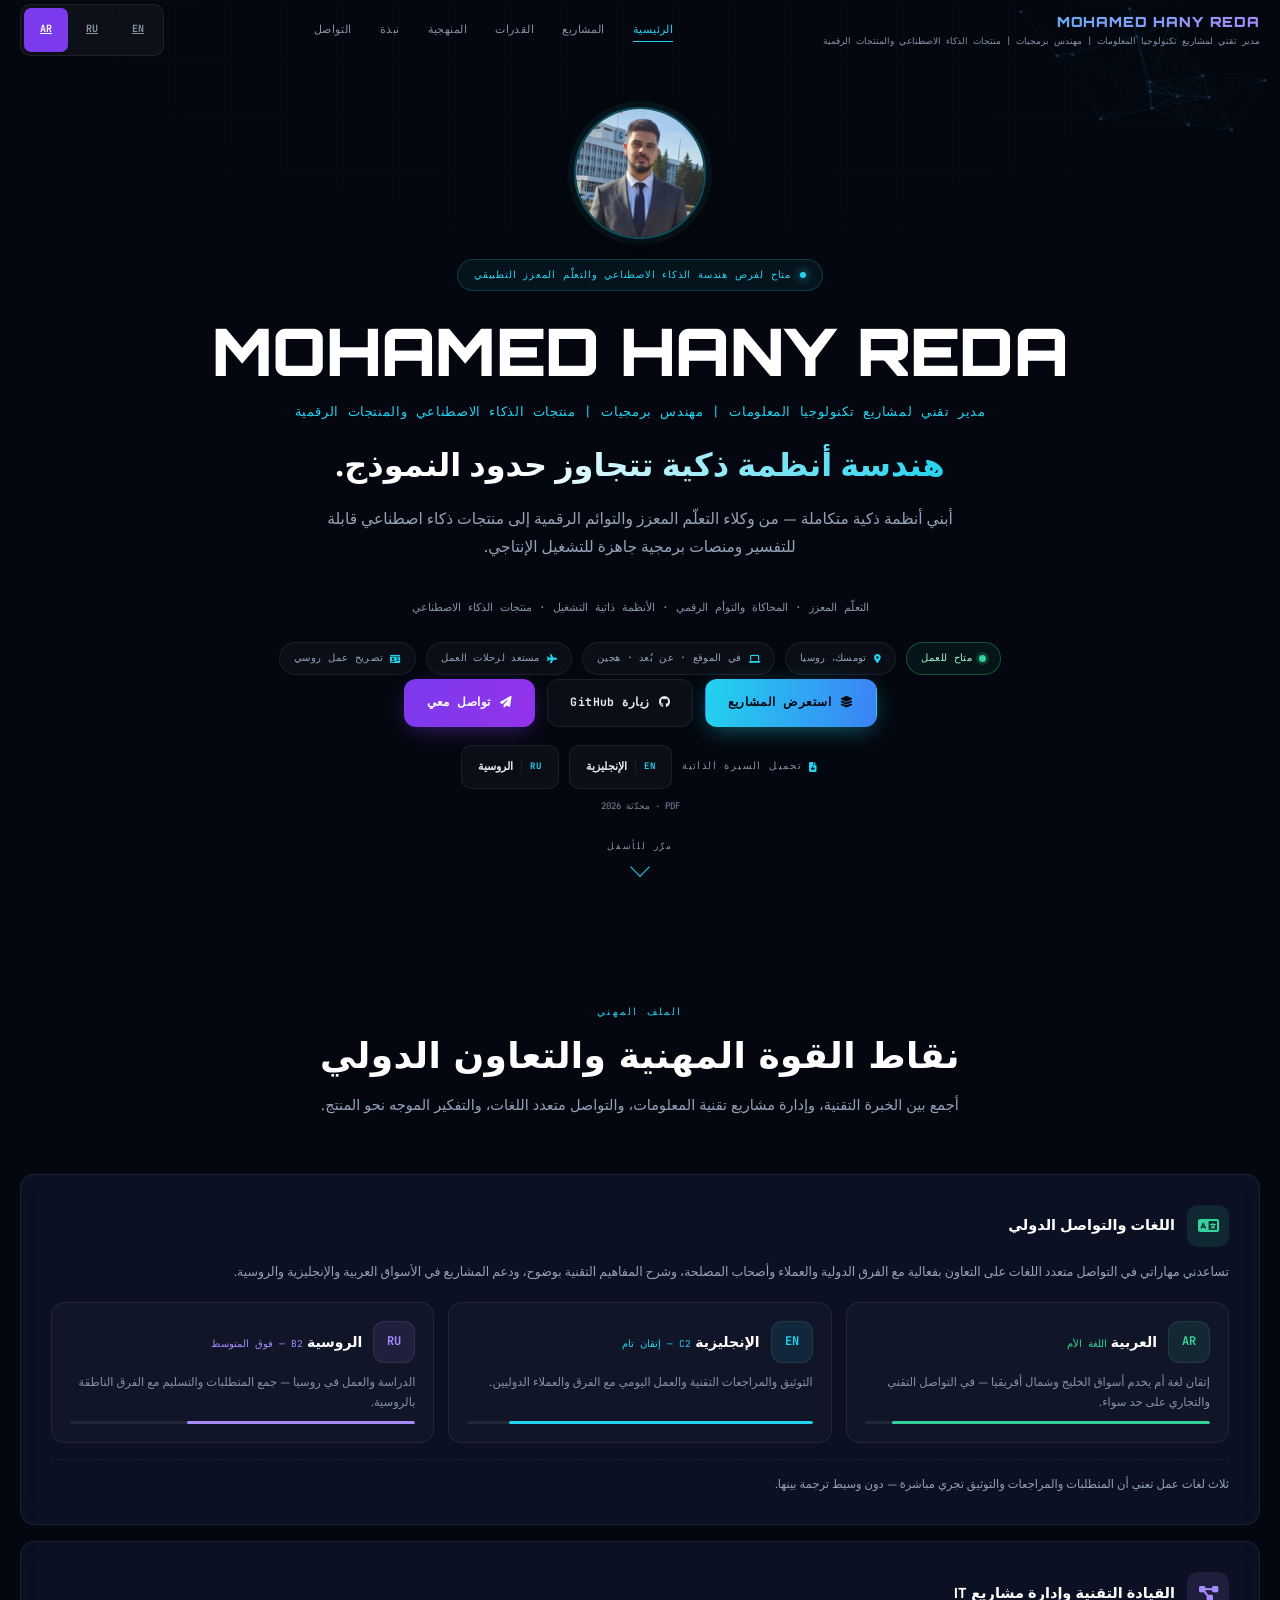
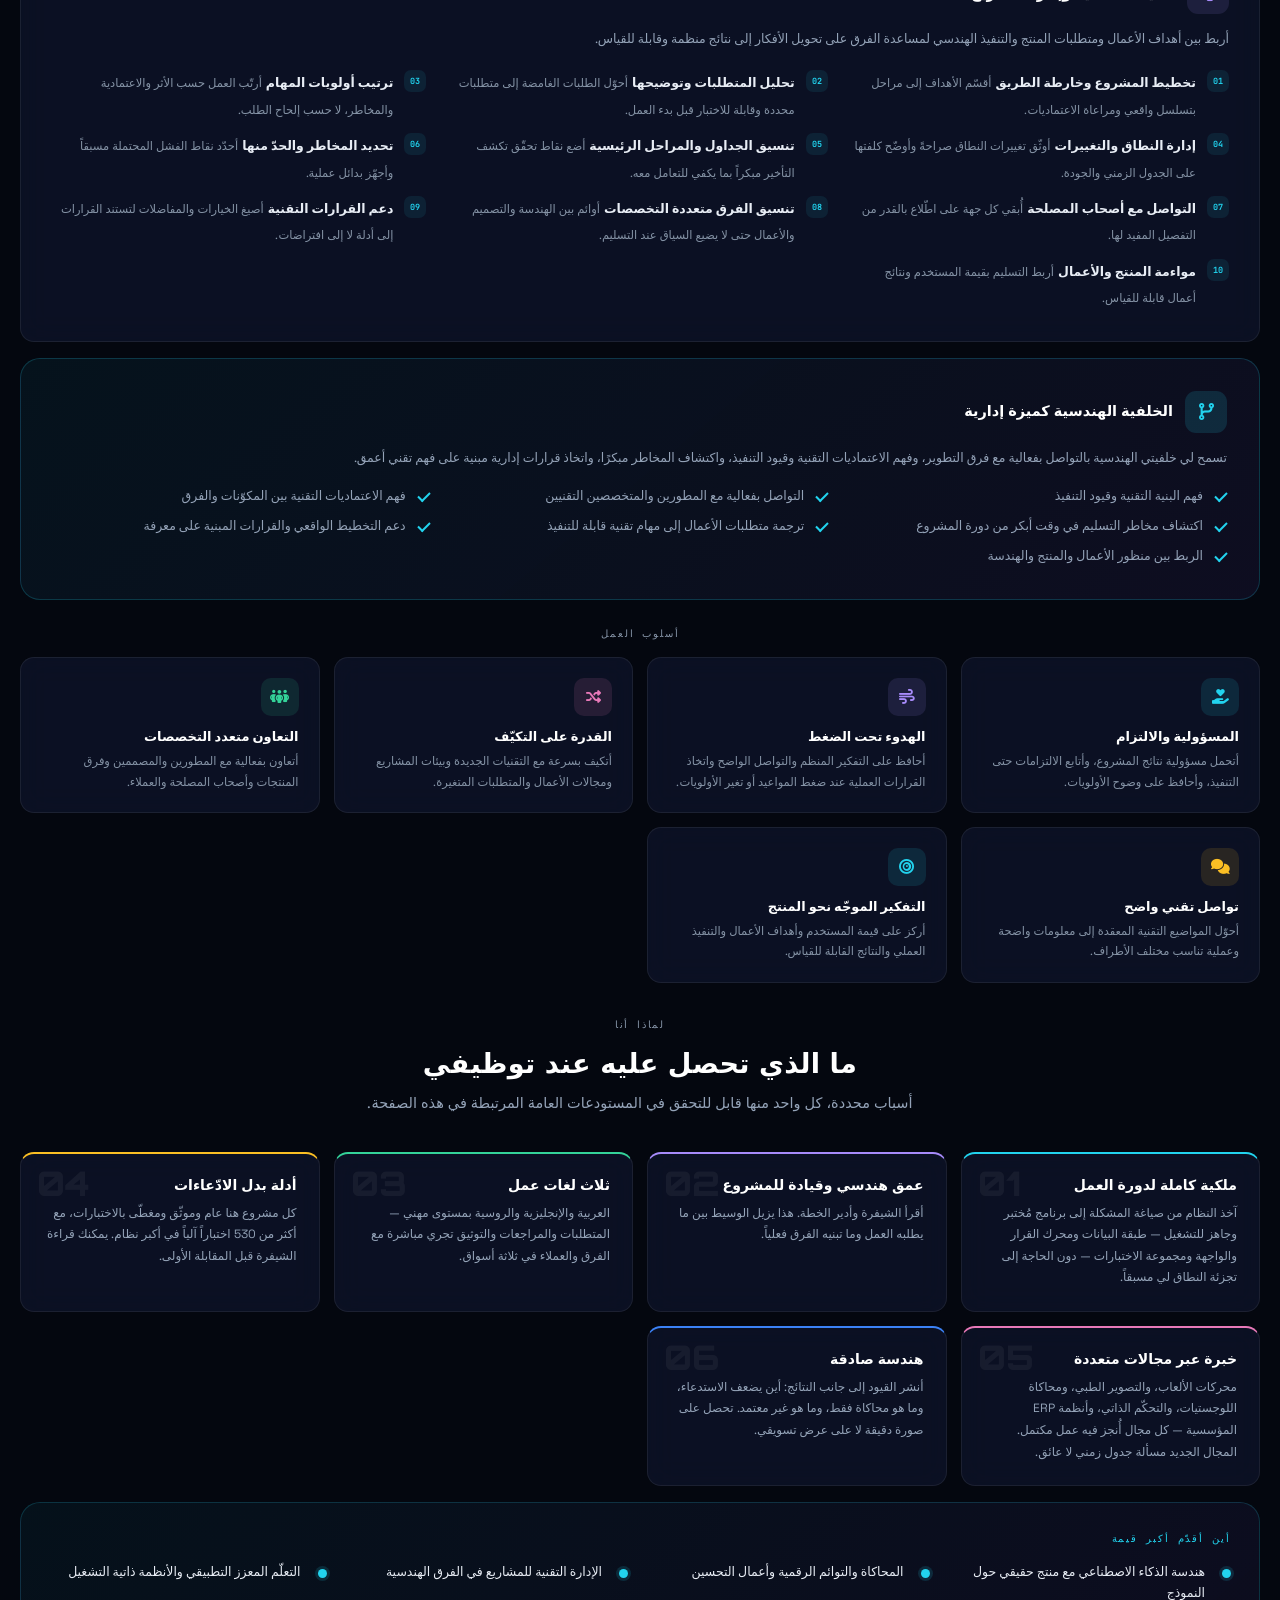
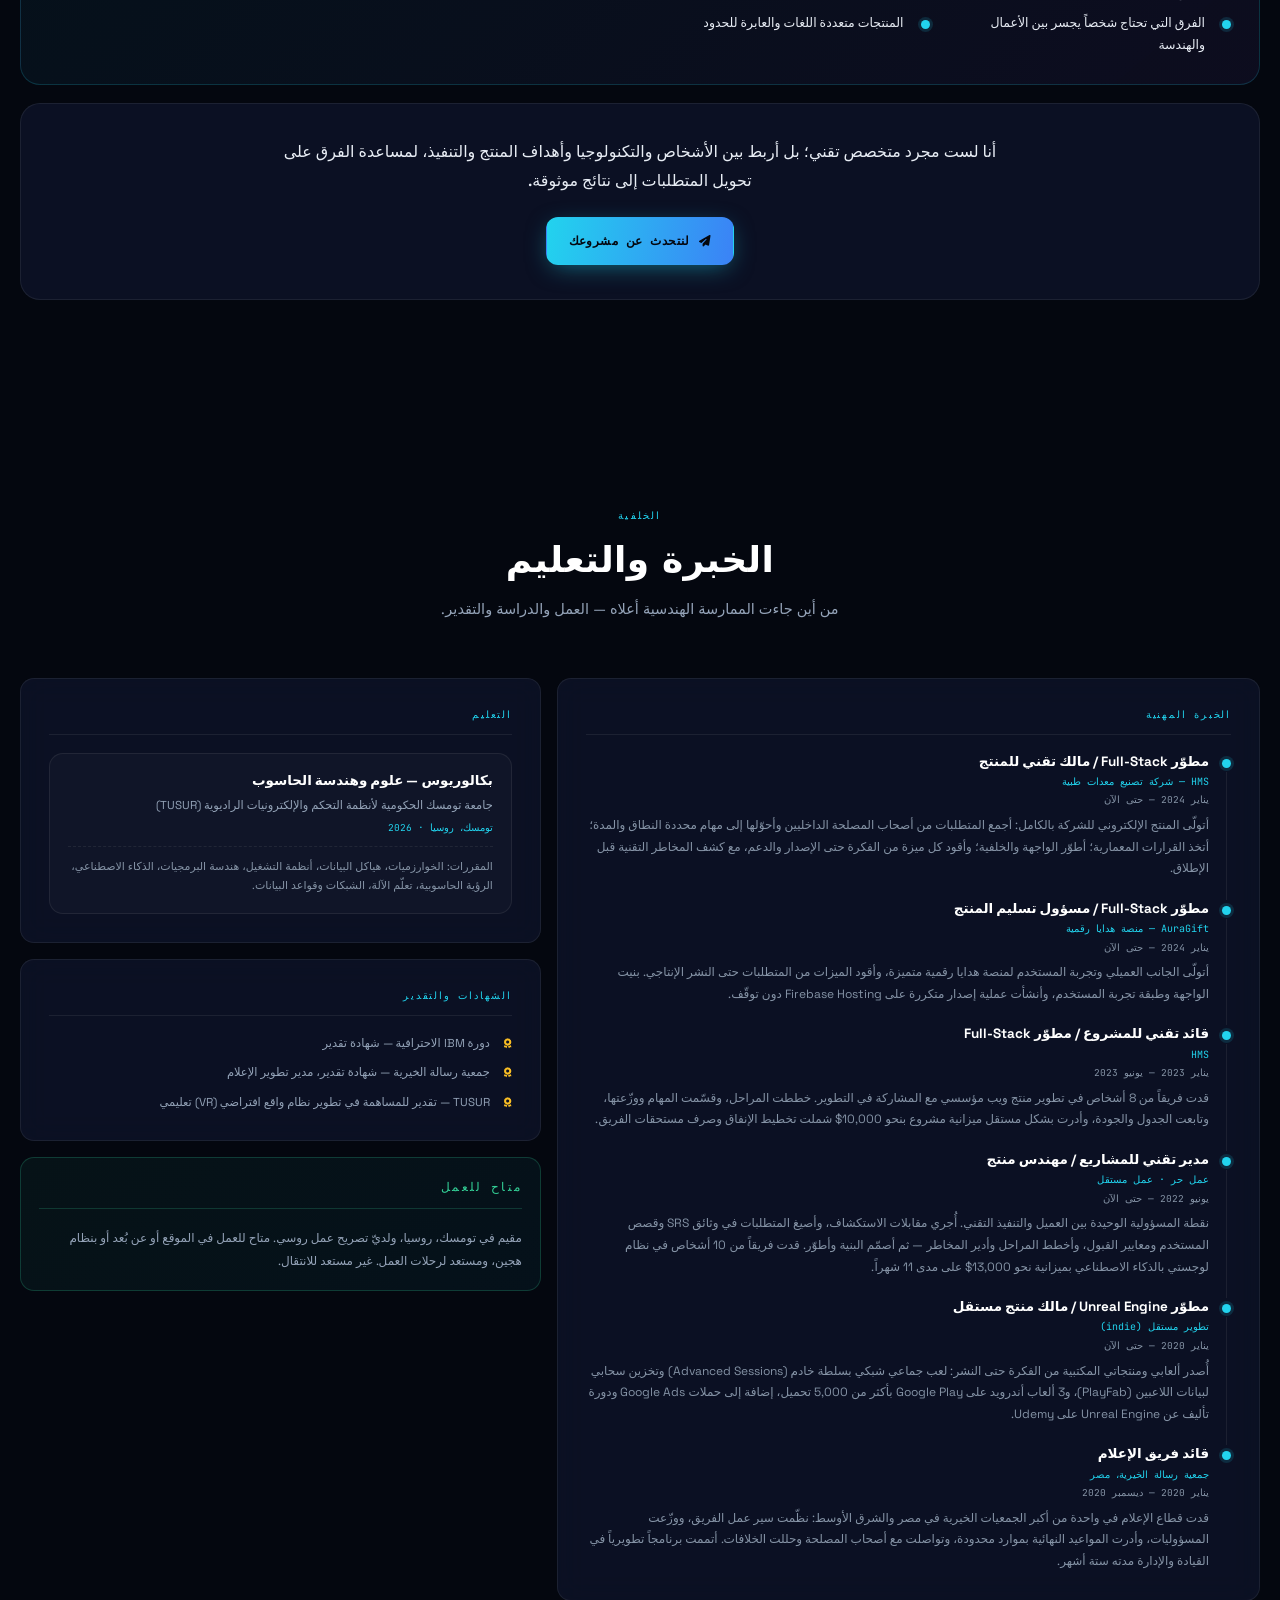
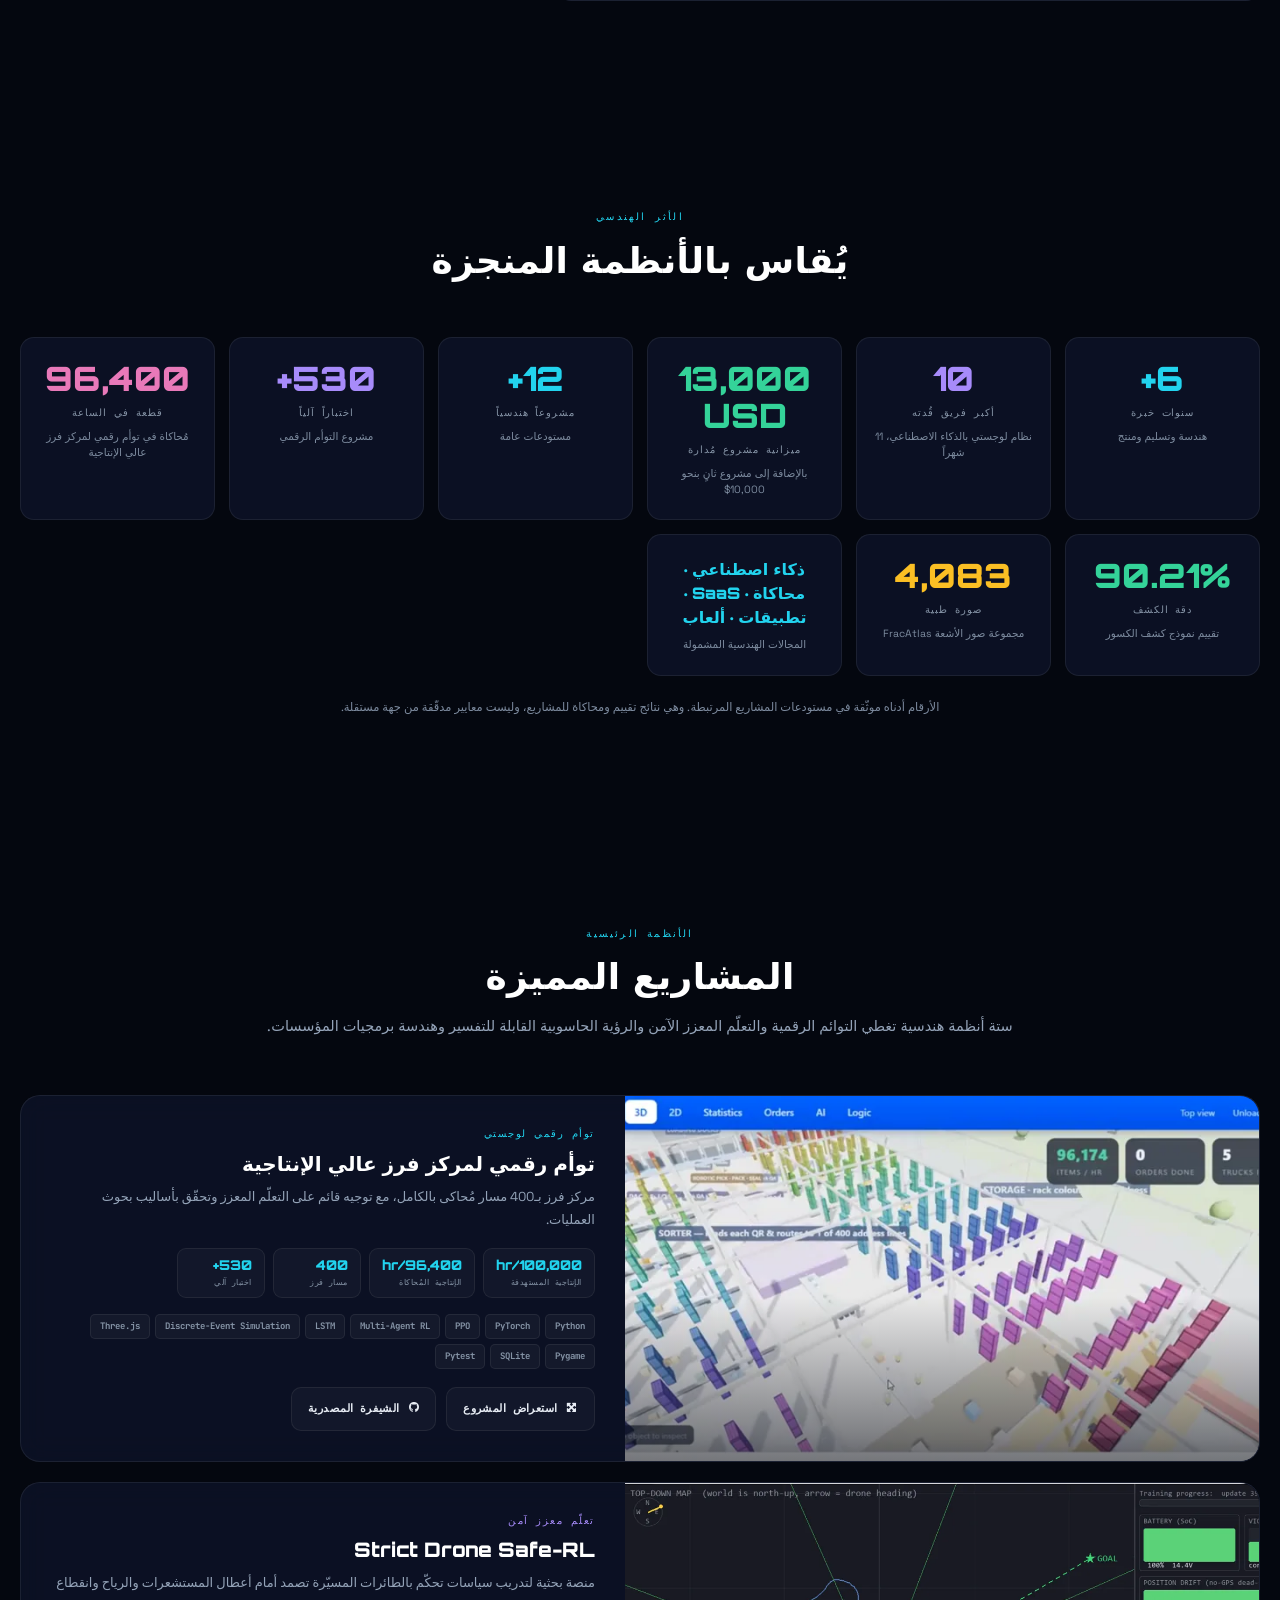
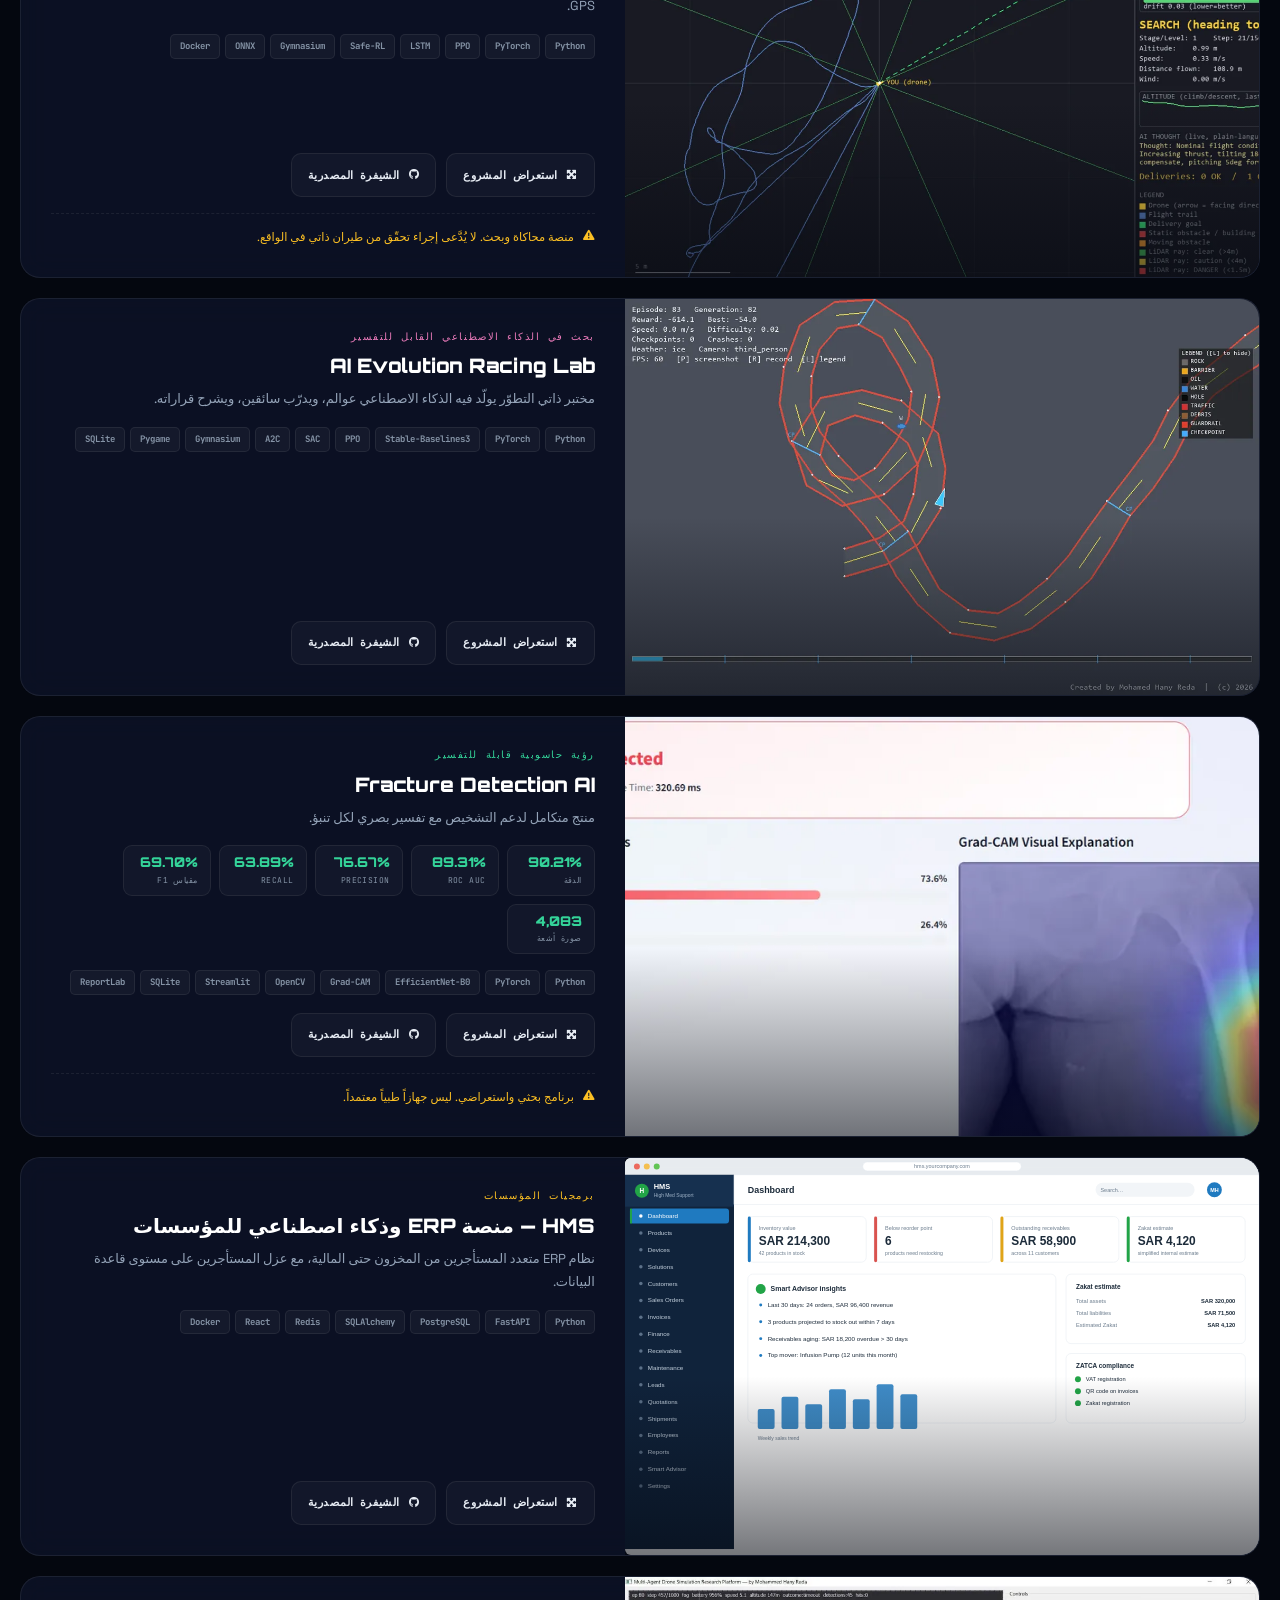
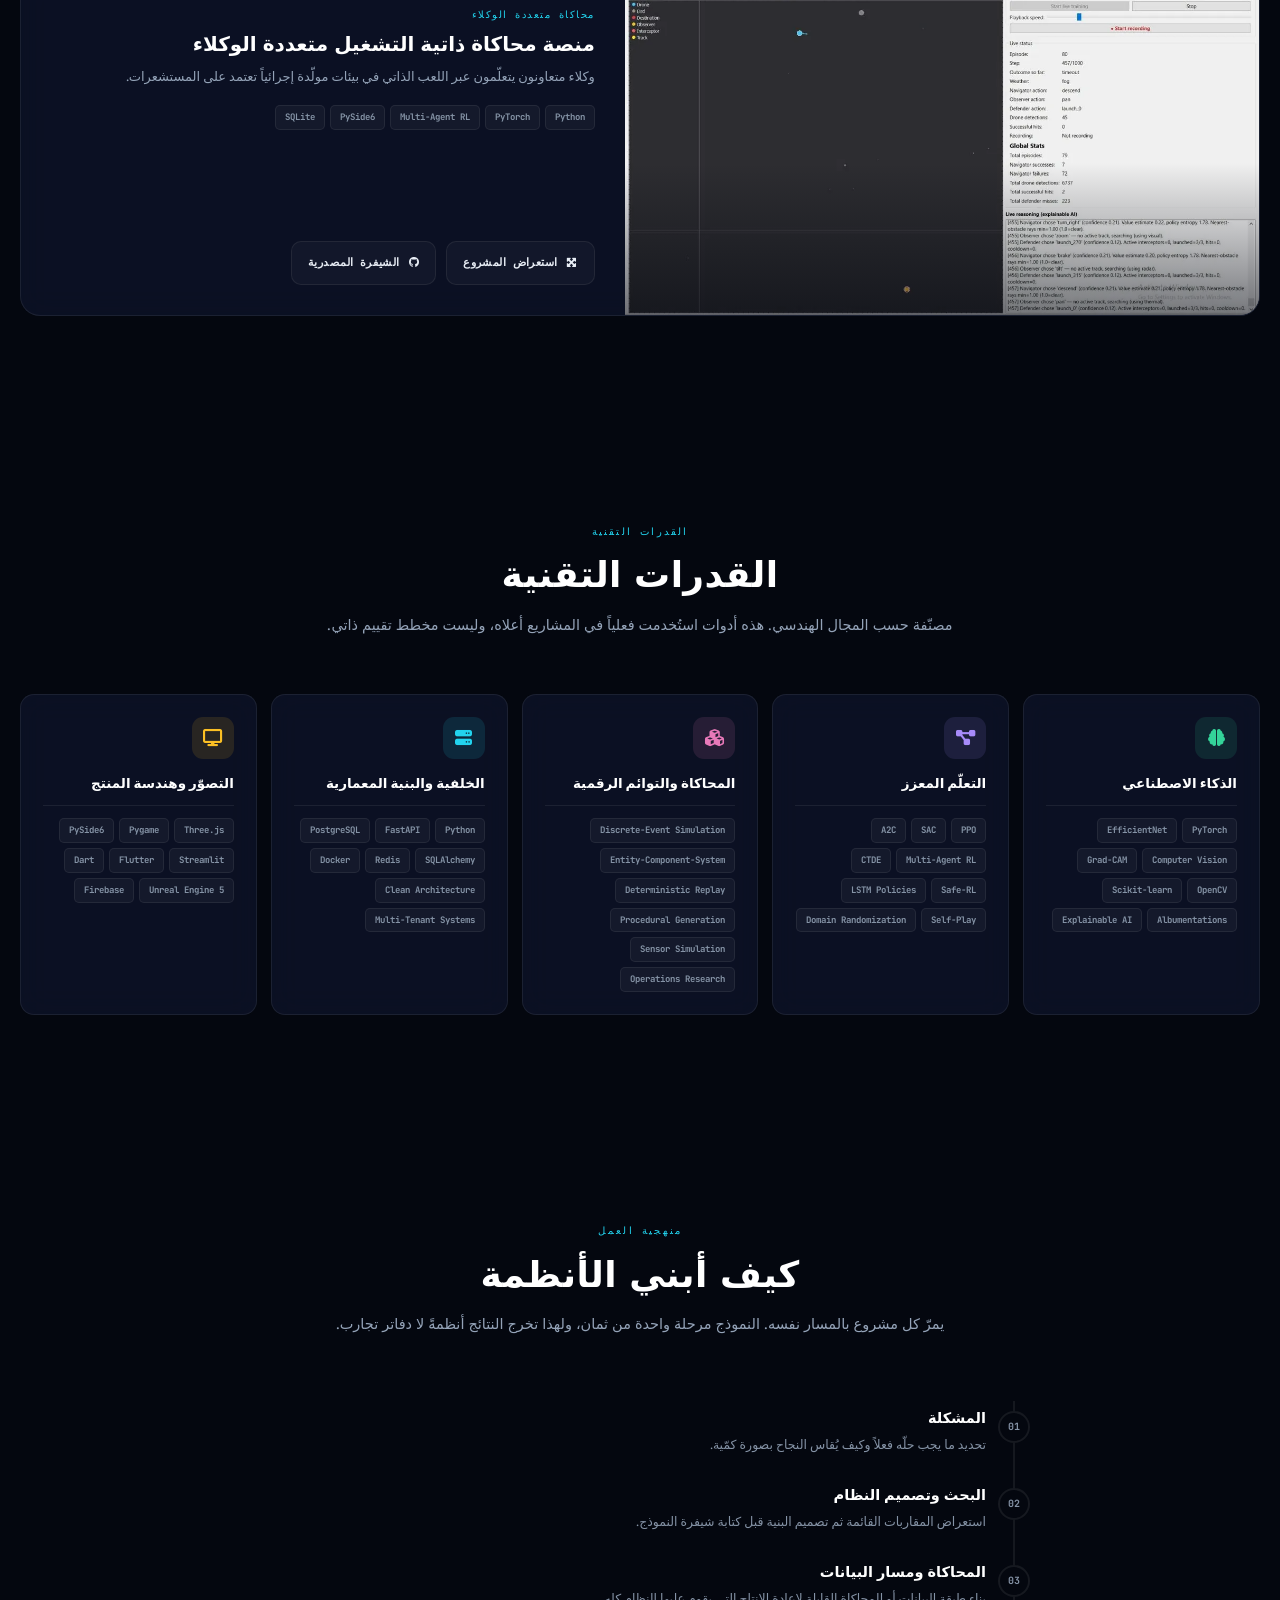
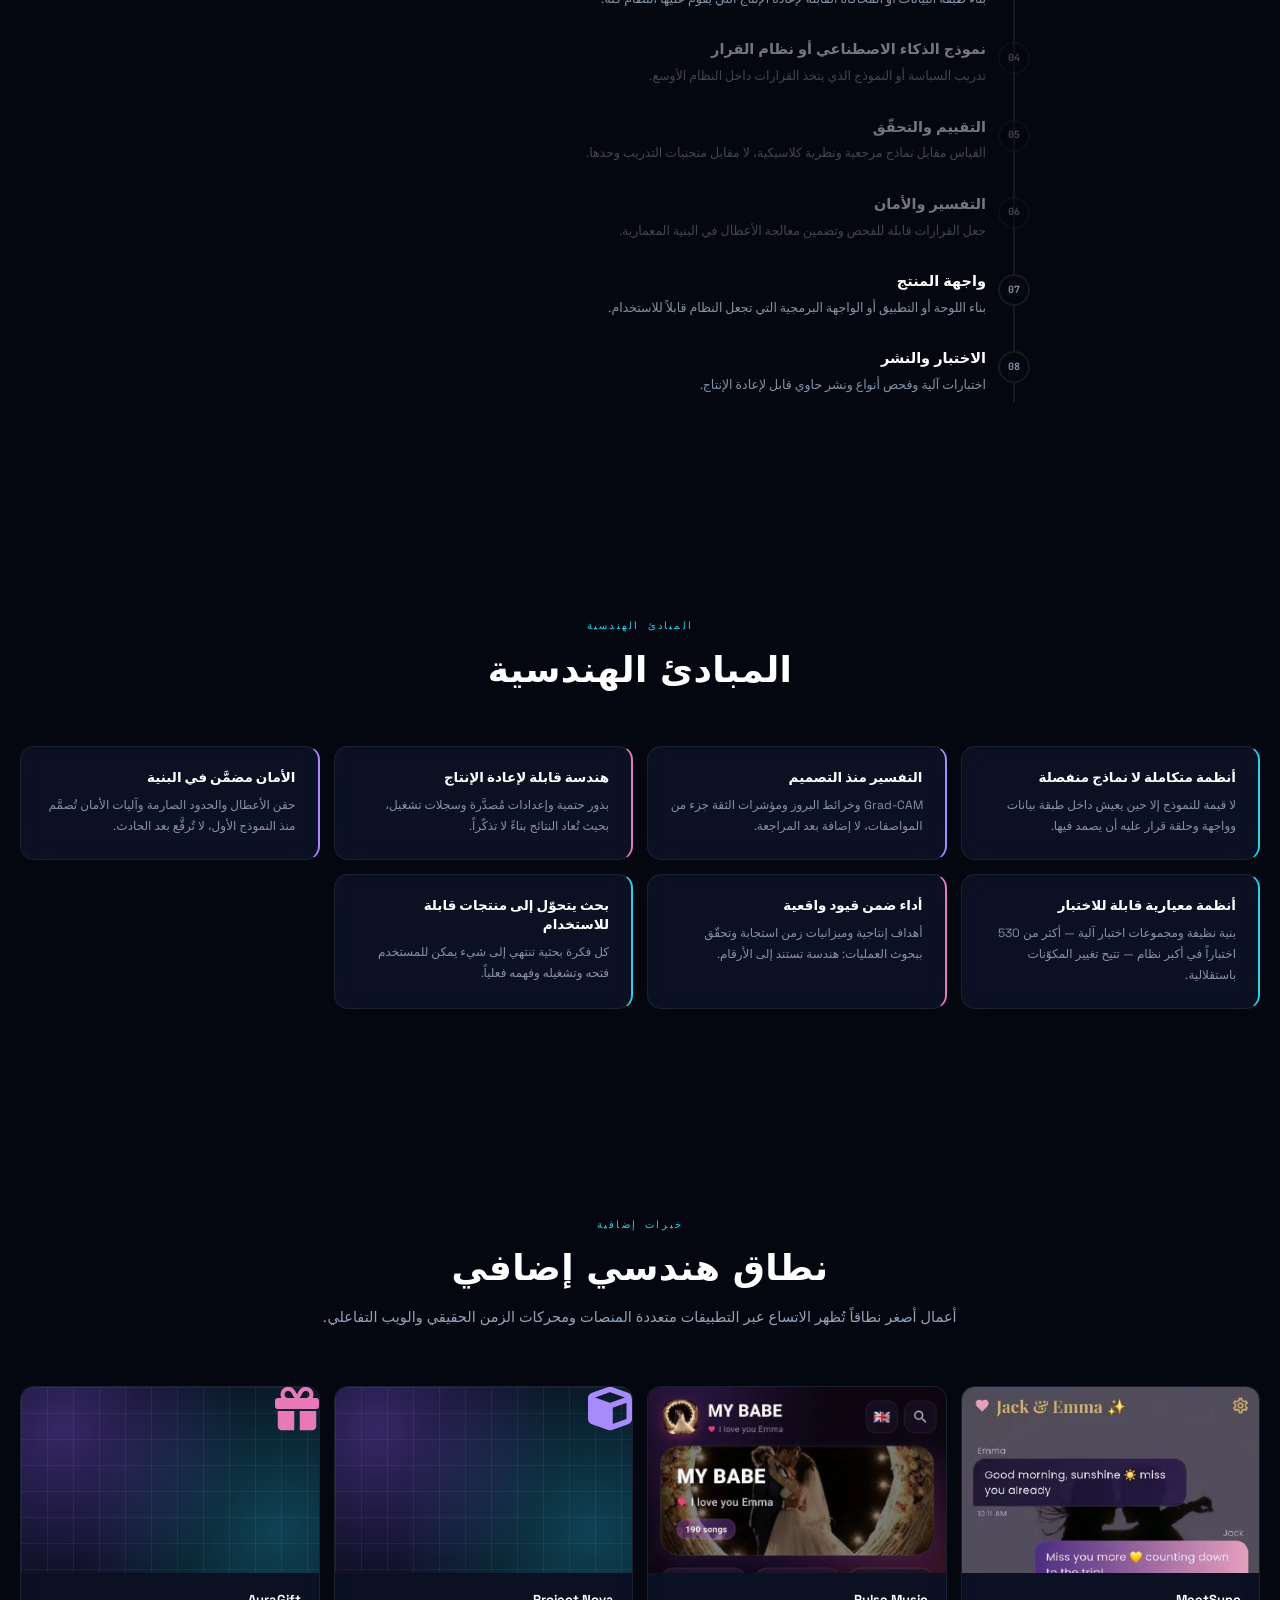
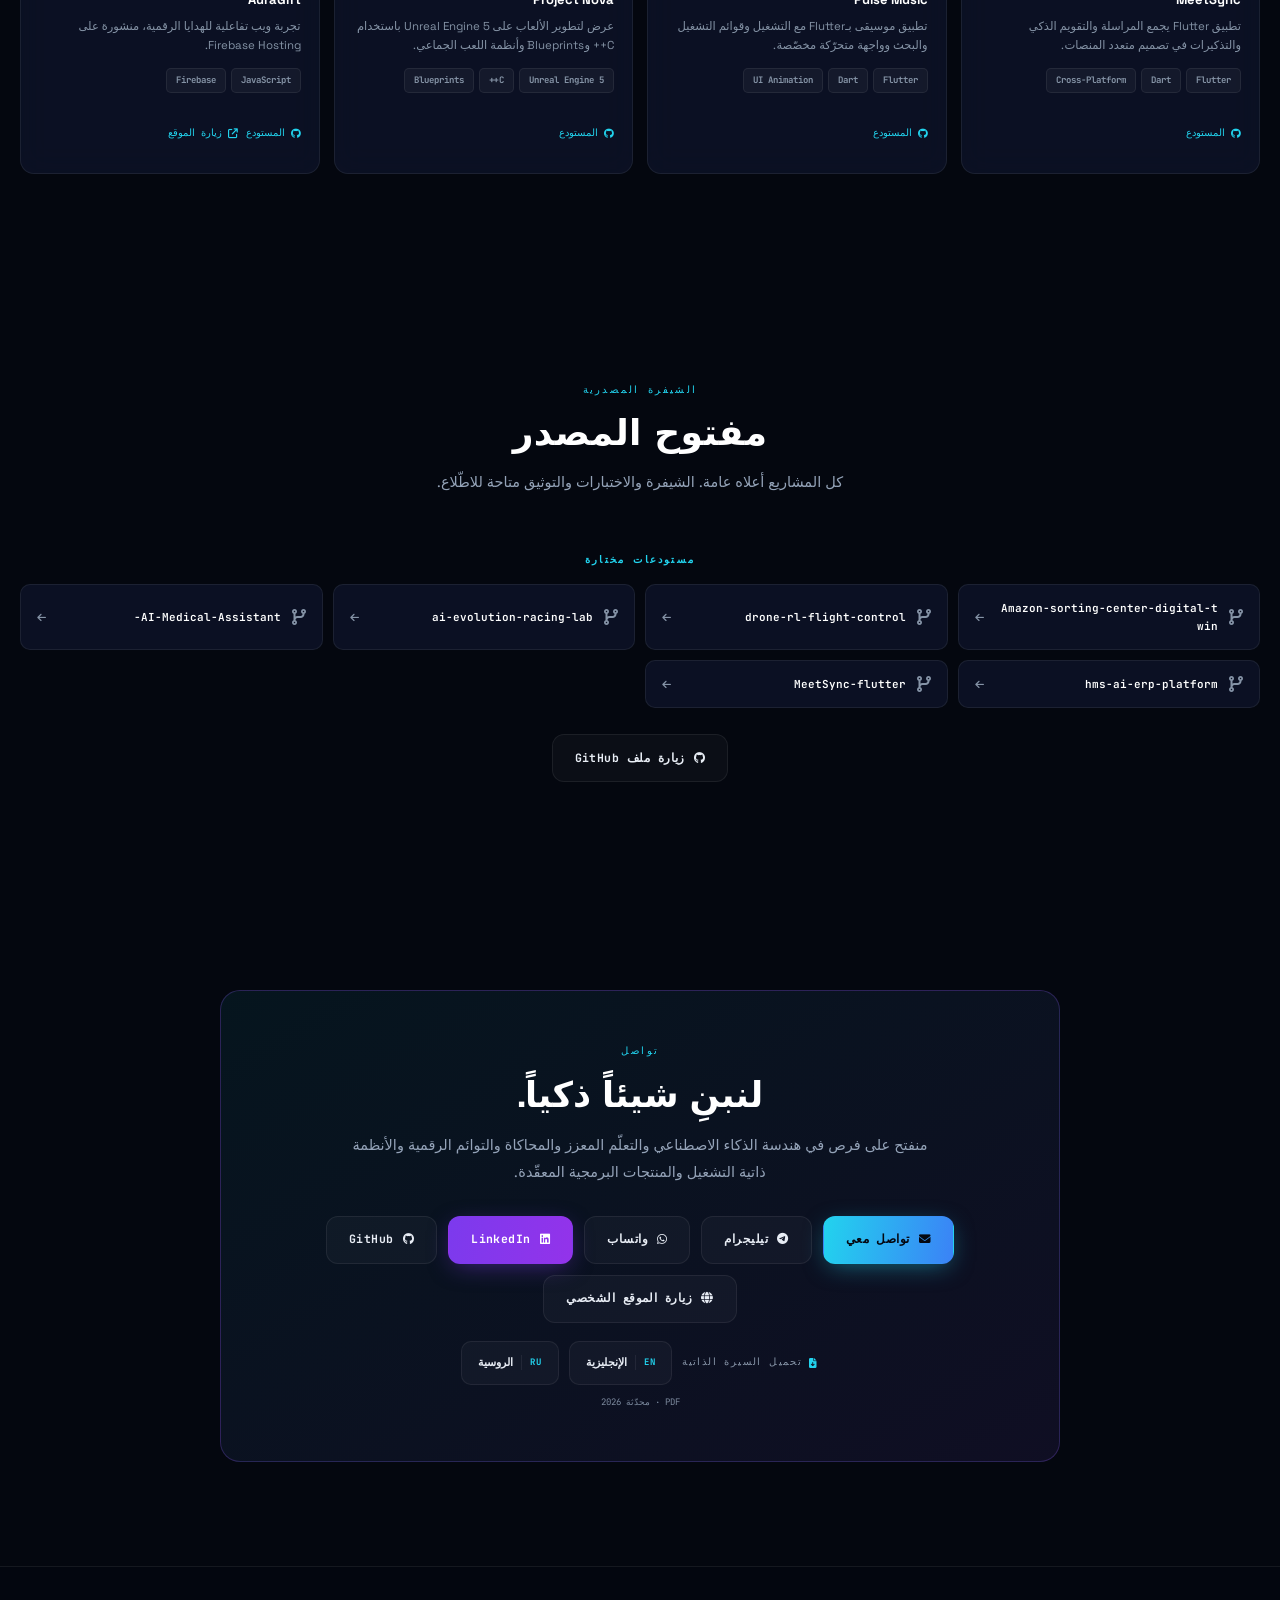
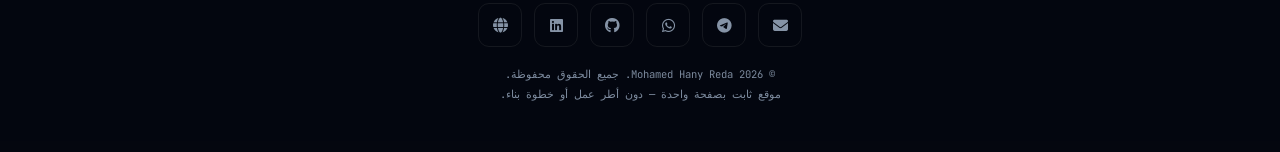
==== commit 7e5135ef: "Sync site and CV with the official resume Corrects four published inaccuracies and adds the leadersh" ====
--- a/ar/index.html
+++ b/ar/index.html
@@ -103,8 +103,9 @@
   <div class="avail-strip">
     <span class="avail-chip live"><span class="avail-dot" aria-hidden="true"></span><span data-i18n="avail.status">متاح للعمل</span></span>
     <span class="avail-chip"><i class="fa-solid fa-location-dot" aria-hidden="true"></i><span data-i18n="avail.location">تومسك، روسيا</span></span>
-    <span class="avail-chip"><i class="fa-solid fa-laptop" aria-hidden="true"></i><span data-i18n="avail.mode">عن بُعد أو في الموقع</span></span>
-    <span class="avail-chip"><i class="fa-solid fa-globe" aria-hidden="true"></i><span data-i18n="avail.markets">السوقان الروسي والمصري</span></span>
+    <span class="avail-chip"><i class="fa-solid fa-laptop" aria-hidden="true"></i><span data-i18n="avail.mode">في الموقع · عن بُعد · هجين</span></span>
+    <span class="avail-chip"><i class="fa-solid fa-plane" aria-hidden="true"></i><span data-i18n="avail.trips">مستعد لرحلات العمل</span></span>
+    <span class="avail-chip"><i class="fa-solid fa-id-card" aria-hidden="true"></i><span data-i18n="avail.markets">تصريح عمل روسي</span></span>
   </div>
   <div class="hero-cta">
     <a class="btn btn-primary" href="#projects"><i class="fa-solid fa-layer-group" aria-hidden="true"></i><span data-i18n="hero.cta.projects">استعرض المشاريع</span></a>
@@ -155,22 +156,22 @@
           <span class="lang-code" style="color:var(--cyan);background:color-mix(in srgb,var(--cyan) 10%,transparent)">EN</span>
           <span>
             <span class="lang-nm2" data-i18n="ps.lang.en">الإنجليزية</span>
-            <span class="lang-lvl2" style="color:var(--cyan)" data-i18n="ps.level.pro">إجادة مهنية للعمل</span>
-          </span>
-        </div>
-        <p class="lang-ctx" data-i18n="ps.lang.enCtx">التوثيق والمراجعات التقنية والعمل اليومي مع الفرق الدولية.</p>
-        <span class="lang-meter" aria-hidden="true"><i style="--w:78%;background:var(--cyan)"></i></span>
+            <span class="lang-lvl2" style="color:var(--cyan)" data-i18n="ps.level.c2">C2 — إتقان تام</span>
+          </span>
+        </div>
+        <p class="lang-ctx" data-i18n="ps.lang.enCtx">التوثيق والمراجعات التقنية والعمل اليومي مع الفرق والعملاء الدوليين.</p>
+        <span class="lang-meter" aria-hidden="true"><i style="--w:88%;background:var(--cyan)"></i></span>
       </div>
       <div class="lang-card">
         <div class="lang-top">
           <span class="lang-code" style="color:var(--violet);background:color-mix(in srgb,var(--violet) 10%,transparent)">RU</span>
           <span>
             <span class="lang-nm2" data-i18n="ps.lang.ru">الروسية</span>
-            <span class="lang-lvl2" style="color:var(--violet)" data-i18n="ps.level.pro">إجادة مهنية للعمل</span>
-          </span>
-        </div>
-        <p class="lang-ctx" data-i18n="ps.lang.ruCtx">الدراسة والعمل في روسيا — جمع المتطلبات والتواصل مع العملاء بالروسية.</p>
-        <span class="lang-meter" aria-hidden="true"><i style="--w:72%;background:var(--violet)"></i></span>
+            <span class="lang-lvl2" style="color:var(--violet)" data-i18n="ps.level.b2">B2 — فوق المتوسط</span>
+          </span>
+        </div>
+        <p class="lang-ctx" data-i18n="ps.lang.ruCtx">الدراسة والعمل في روسيا — جمع المتطلبات والتسليم مع الفرق الناطقة بالروسية.</p>
+        <span class="lang-meter" aria-hidden="true"><i style="--w:66%;background:var(--violet)"></i></span>
       </div>
     </div>
     <p class="lang-foot" data-i18n="ps.lang.footnote">ثلاث لغات عمل تعني أن المتطلبات والمراجعات والتوثيق تجري مباشرة — دون وسيط ترجمة بينها.</p>
@@ -373,25 +374,40 @@
     <div class="bg-block card reveal">
       <p class="bg-h" data-i18n="exp.workTitle">الخبرة المهنية</p>
       <div class="job">
-        <h3 class="job-role" data-i18n="exp.j1.role">مهندس برمجيات وذكاء اصطناعي (عمل حر)</h3>
-        <p class="job-org" data-i18n="exp.j1.org">عمل مستقل</p>
-        <p class="job-period" data-i18n="exp.j1.period">2022 — حتى الآن</p>
-        <p class="job-desc" data-i18n="exp.j1.desc">أصمّم وأسلّم منتجات برمجية وذكاء اصطناعي متكاملة: المتطلبات والبنية والتنفيذ والنشر. أبني أنظمة التعلّم المعزز والمحاكاة، وأدمج نماذج الرؤية الحاسوبية في أدوات جاهزة للتشغيل، وأكون نقطة التواصل التقني مع العملاء.</p>
+        <h3 class="job-role" data-i18n="exp.j1.role">مطوّر Full-Stack / مالك تقني للمنتج</h3>
+        <p class="job-org" data-i18n="exp.j1.org">HMS — شركة تصنيع معدات طبية</p>
+        <p class="job-period" data-i18n="exp.j1.period">يناير 2024 — حتى الآن</p>
+        <p class="job-desc" data-i18n="exp.j1.desc">أتولّى المنتج الإلكتروني للشركة بالكامل: أجمع المتطلبات من أصحاب المصلحة الداخليين وأحوّلها إلى مهام محددة النطاق والمدة؛ أتخذ القرارات المعمارية؛ أطوّر الواجهة والخلفية؛ وأقود كل ميزة من الفكرة حتى الإصدار والدعم، مع كشف المخاطر التقنية قبل الإطلاق.</p>
       </div>
       <div class="job">
-        <h3 class="job-role" data-i18n="exp.j2.role">مطوّر برمجيات</h3>
-        <p class="job-org" data-i18n="exp.j2.org">HMS Medical Equipment Company</p>
-        <p class="job-desc" data-i18n="exp.j2.desc">تطوير الحضور الإلكتروني للشركة والعمل على منصة ERP والذكاء الاصطناعي، مع جمع المتطلبات مباشرةً من أصحاب المصلحة وبناء واجهات متجاوبة بأداء ثابت على مختلف الأجهزة.</p>
+        <h3 class="job-role" data-i18n="exp.j2.role">مطوّر Full-Stack / مسؤول تسليم المنتج</h3>
+        <p class="job-org" data-i18n="exp.j2.org">AuraGift — منصة هدايا رقمية</p>
+        <p class="job-period" data-i18n="exp.j2.period">يناير 2024 — حتى الآن</p>
+        <p class="job-desc" data-i18n="exp.j2.desc">أتولّى الجانب العميلي وتجربة المستخدم لمنصة هدايا رقمية متميزة، وأقود الميزات من المتطلبات حتى النشر الإنتاجي. بنيت الواجهة وطبقة تجربة المستخدم، وأنشأت عملية إصدار متكررة على Firebase Hosting دون توقّف.</p>
       </div>
       <div class="job">
-        <h3 class="job-role" data-i18n="exp.j3.role">مهندس برمجيات</h3>
-        <p class="job-org" data-i18n="exp.j3.org">نظام إدارة المخزون المؤسسي</p>
-        <p class="job-desc" data-i18n="exp.j3.desc">صمّمت وبنيت حلاً متكاملاً لإدارة المخزون داخل الشبكة الداخلية للشركة — مصادقة وصلاحيات حسب الأدوار ولوحة تحكم تشغيلية، إضافة إلى مخطط SQLite وطبقة الشبكة الرابطة بين محطات العمل.</p>
+        <h3 class="job-role" data-i18n="exp.j3.role">قائد تقني للمشروع / مطوّر Full-Stack</h3>
+        <p class="job-org" data-i18n="exp.j3.org">HMS</p>
+        <p class="job-period" data-i18n="exp.j3.period">يناير 2023 — يونيو 2023</p>
+        <p class="job-desc" data-i18n="exp.j3.desc">قدت فريقاً من 8 أشخاص في تطوير منتج ويب مؤسسي مع المشاركة في التطوير. خططت المراحل، وقسّمت المهام ووزّعتها، وتابعت الجدول والجودة، وأدرت بشكل مستقل ميزانية مشروع بنحو 10,000$ شملت تخطيط الإنفاق وصرف مستحقات الفريق.</p>
       </div>
       <div class="job">
-        <h3 class="job-role" data-i18n="exp.j4.role">مطوّر ألعاب أندرويد</h3>
-        <p class="job-org" data-i18n="exp.j4.org">مستقل · Google Play</p>
-        <p class="job-desc" data-i18n="exp.j4.desc">صمّمت وطوّرت ونشرت 3 ألعاب أندرويد على Google Play، كل واحدة من الفكرة حتى الإصدار، بأكثر من 5,000 تحميل إجمالاً.</p>
+        <h3 class="job-role" data-i18n="exp.j4.role">مدير تقني للمشاريع / مهندس منتج</h3>
+        <p class="job-org" data-i18n="exp.j4.org">عمل حر · عمل مستقل</p>
+        <p class="job-period" data-i18n="exp.j4.period">يونيو 2022 — حتى الآن</p>
+        <p class="job-desc" data-i18n="exp.j4.desc">نقطة المسؤولية الوحيدة بين العميل والتنفيذ التقني. أُجري مقابلات الاستكشاف، وأصيغ المتطلبات في وثائق SRS وقصص المستخدم ومعايير القبول، وأخطط المراحل وأدير المخاطر — ثم أصمّم البنية وأطوّر. قدت فريقاً من 10 أشخاص في نظام لوجستي بالذكاء الاصطناعي بميزانية نحو 13,000$ على مدى 11 شهراً.</p>
+      </div>
+      <div class="job">
+        <h3 class="job-role" data-i18n="exp.j5.role">مطوّر Unreal Engine / مالك منتج مستقل</h3>
+        <p class="job-org" data-i18n="exp.j5.org">تطوير مستقل (indie)</p>
+        <p class="job-period" data-i18n="exp.j5.period">يناير 2020 — حتى الآن</p>
+        <p class="job-desc" data-i18n="exp.j5.desc">أُصدر ألعابي ومنتجاتي المكتبية من الفكرة حتى النشر: لعب جماعي شبكي بسلطة خادم (Advanced Sessions) وتخزين سحابي لبيانات اللاعبين (PlayFab)، و3 ألعاب أندرويد على Google Play بأكثر من 5,000 تحميل، إضافة إلى حملات Google Ads ودورة تأليف عن Unreal Engine على Udemy.</p>
+      </div>
+      <div class="job">
+        <h3 class="job-role" data-i18n="exp.j6.role">قائد فريق الإعلام</h3>
+        <p class="job-org" data-i18n="exp.j6.org">جمعية رسالة الخيرية، مصر</p>
+        <p class="job-period" data-i18n="exp.j6.period">يناير 2020 — ديسمبر 2020</p>
+        <p class="job-desc" data-i18n="exp.j6.desc">قدت قطاع الإعلام في واحدة من أكبر الجمعيات الخيرية في مصر والشرق الأوسط: نظّمت سير عمل الفريق، ووزّعت المسؤوليات، وأدرت المواعيد النهائية بموارد محدودة، وتواصلت مع أصحاب المصلحة وحللت الخلافات. أتممت برنامجاً تطويرياً في القيادة والإدارة مدته ستة أشهر.</p>
       </div>
     </div>
 
@@ -399,9 +415,9 @@
       <div class="bg-block card reveal" data-d="1">
         <p class="bg-h" data-i18n="exp.eduTitle">التعليم</p>
         <div class="edu-card2">
-          <p class="edu-deg" data-i18n="exp.edu.degree">هندسة البرمجيات — السنة الرابعة</p>
+          <p class="edu-deg" data-i18n="exp.edu.degree">بكالوريوس — علوم وهندسة الحاسوب</p>
           <p class="edu-school" data-i18n="exp.edu.school">جامعة تومسك الحكومية لأنظمة التحكم والإلكترونيات الراديوية (TUSUR)</p>
-          <p class="edu-where" data-i18n="exp.edu.where">تومسك، روسيا</p>
+          <p class="edu-where" data-i18n="exp.edu.where">تومسك، روسيا · 2026</p>
           <p class="edu-detail" data-i18n="exp.edu.detail">المقررات: الخوارزميات، هياكل البيانات، أنظمة التشغيل، هندسة البرمجيات، الذكاء الاصطناعي، الرؤية الحاسوبية، تعلّم الآلة، الشبكات وقواعد البيانات.</p>
         </div>
       </div>
@@ -417,7 +433,7 @@
 
       <div class="avail-card reveal" data-d="3">
         <p class="bg-h" data-i18n="avail.status">متاح للعمل</p>
-        <p data-i18n="avail.note">أدرس حالياً في السنة الرابعة، قسم هندسة البرمجيات، جامعة TUSUR في تومسك. متاح للعمل عن بُعد أو في الموقع، ومنفتح على الفرص مع الشركات الروسية والمصرية.</p>
+        <p data-i18n="avail.note">مقيم في تومسك، روسيا، ولديّ تصريح عمل روسي. متاح للعمل في الموقع أو عن بُعد أو بنظام هجين، ومستعد لرحلات العمل. غير مستعد للانتقال.</p>
       </div>
     </div>
   </div>
@@ -431,21 +447,36 @@
   </div>
   <div class="impact-grid">
     <div class="stat reveal" data-d="0">
+      <span class="stat-num" style="color:var(--cyan)" data-count="6" data-suffix="+">6+</span>
+      <span class="stat-label" data-i18n="impact.years">سنوات خبرة</span>
+      <span class="stat-note" data-i18n="impact.years.note">هندسة وتسليم ومنتج</span>
+    </div>
+    <div class="stat reveal" data-d="1">
+      <span class="stat-num" style="color:var(--violet)" data-count="10" data-suffix="">10</span>
+      <span class="stat-label" data-i18n="impact.team">أكبر فريق قُدته</span>
+      <span class="stat-note" data-i18n="impact.team.note">نظام لوجستي بالذكاء الاصطناعي، 11 شهراً</span>
+    </div>
+    <div class="stat reveal" data-d="2">
+      <span class="stat-num" style="color:var(--green)" data-count="13000" data-suffix=" USD">13,000 USD</span>
+      <span class="stat-label" data-i18n="impact.budget">ميزانية مشروع مُدارة</span>
+      <span class="stat-note" data-i18n="impact.budget.note">بالإضافة إلى مشروع ثانٍ بنحو 10,000$</span>
+    </div>
+    <div class="stat reveal" data-d="3">
       <span class="stat-num" style="color:var(--cyan)" data-count="12" data-suffix="+">12+</span>
       <span class="stat-label" data-i18n="impact.projects">مشروعاً هندسياً</span>
       <span class="stat-note" data-i18n="impact.projects.note">مستودعات عامة</span>
     </div>
-    <div class="stat reveal" data-d="1">
+    <div class="stat reveal" data-d="4">
       <span class="stat-num" style="color:var(--violet)" data-count="530" data-suffix="+">530+</span>
       <span class="stat-label" data-i18n="impact.tests">اختباراً آلياً</span>
       <span class="stat-note" data-i18n="impact.tests.note">مشروع التوأم الرقمي</span>
     </div>
-    <div class="stat reveal" data-d="2">
+    <div class="stat reveal" data-d="4">
       <span class="stat-num" style="color:var(--pink)" data-count="96400" data-suffix="">96,400</span>
       <span class="stat-label" data-i18n="impact.throughput">قطعة في الساعة</span>
       <span class="stat-note" data-i18n="impact.throughput.note">مُحاكاة في توأم رقمي لمركز فرز عالي الإنتاجية</span>
     </div>
-    <div class="stat reveal" data-d="3">
+    <div class="stat reveal" data-d="4">
       <span class="stat-num" style="color:var(--green)" data-count="90.21" data-suffix="%">90.21%</span>
       <span class="stat-label" data-i18n="impact.accuracy">دقة الكشف</span>
       <span class="stat-note" data-i18n="impact.accuracy.note">تقييم نموذج كشف الكسور</span>
@@ -864,7 +895,7 @@
   <div class="modal" id="modal" role="dialog" aria-modal="true" aria-labelledby="modal-title"></div>
 </div>
 
-<script src="../assets/js/i18n.js?v=3ca17276"></script>
+<script src="../assets/js/i18n.js?v=00020a7c"></script>
 <script src="../assets/js/main.js?v=619307e3"></script>
 </body>
 </html>
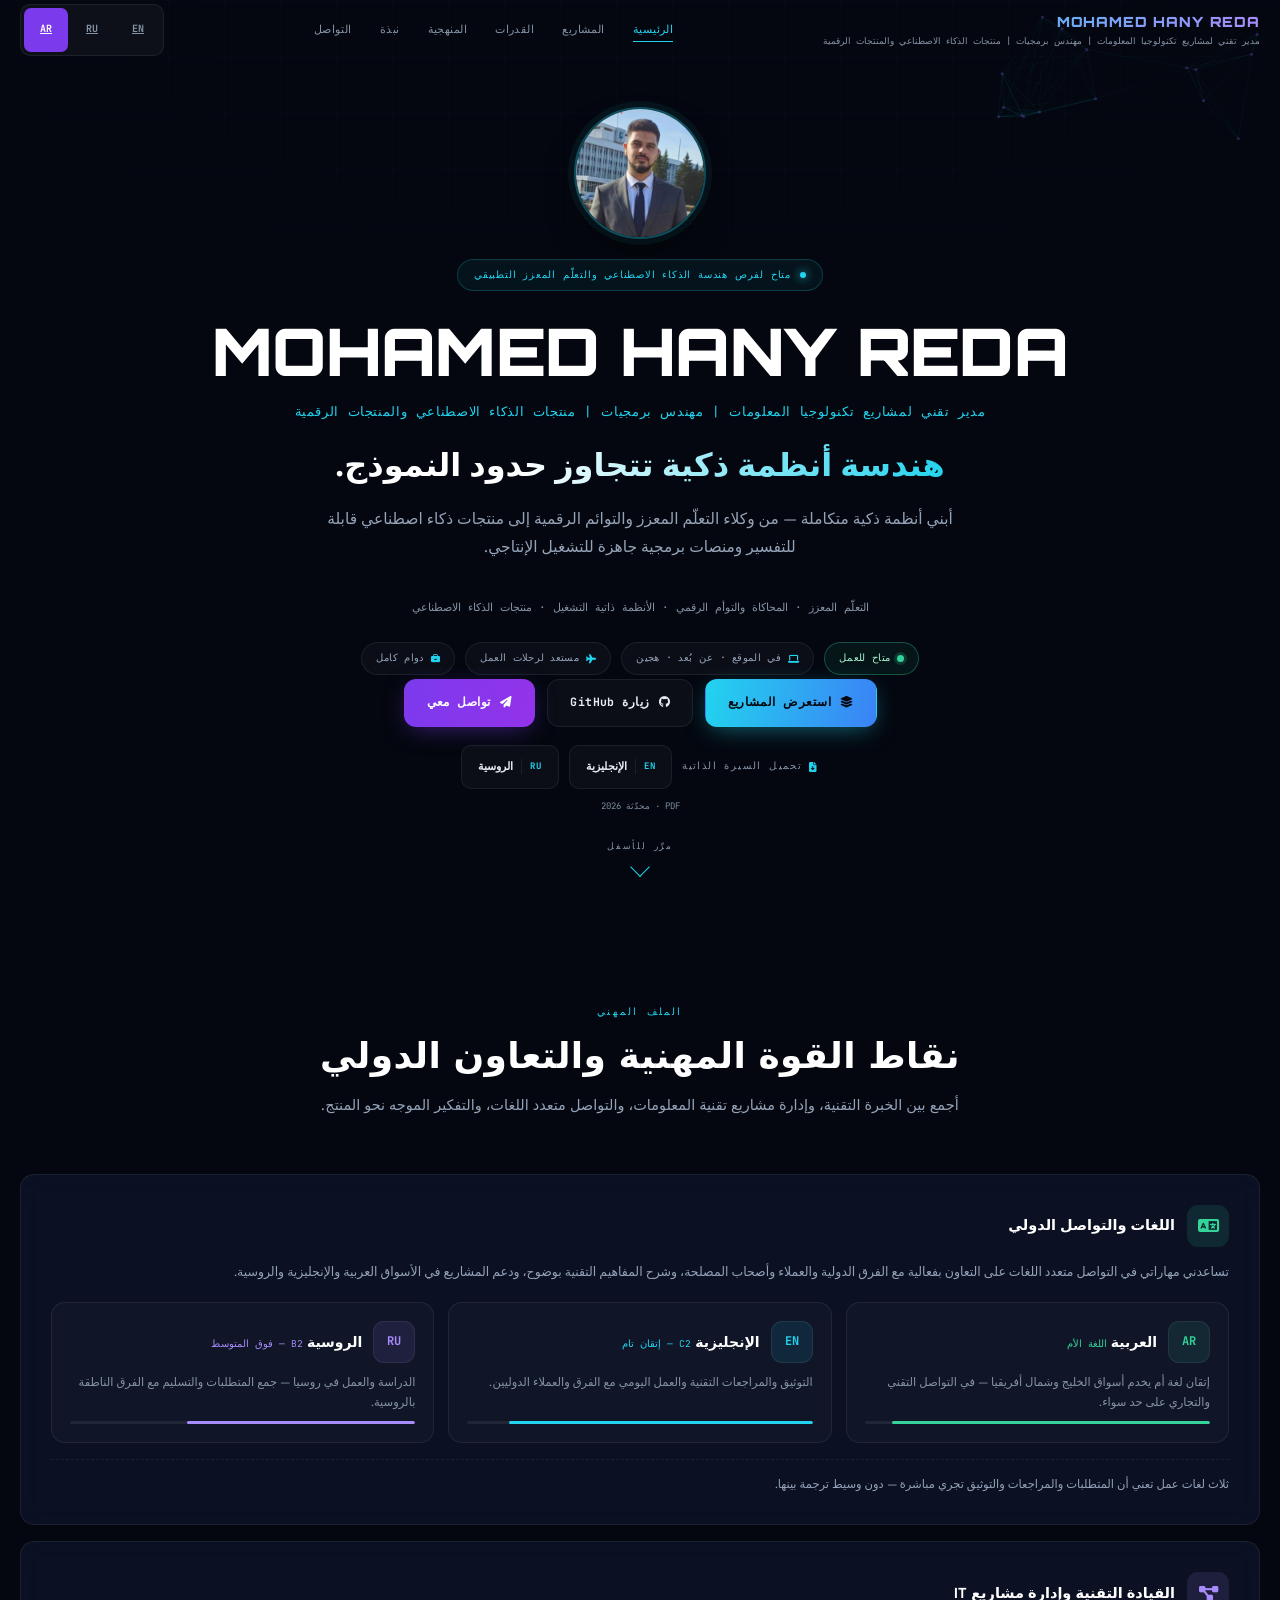
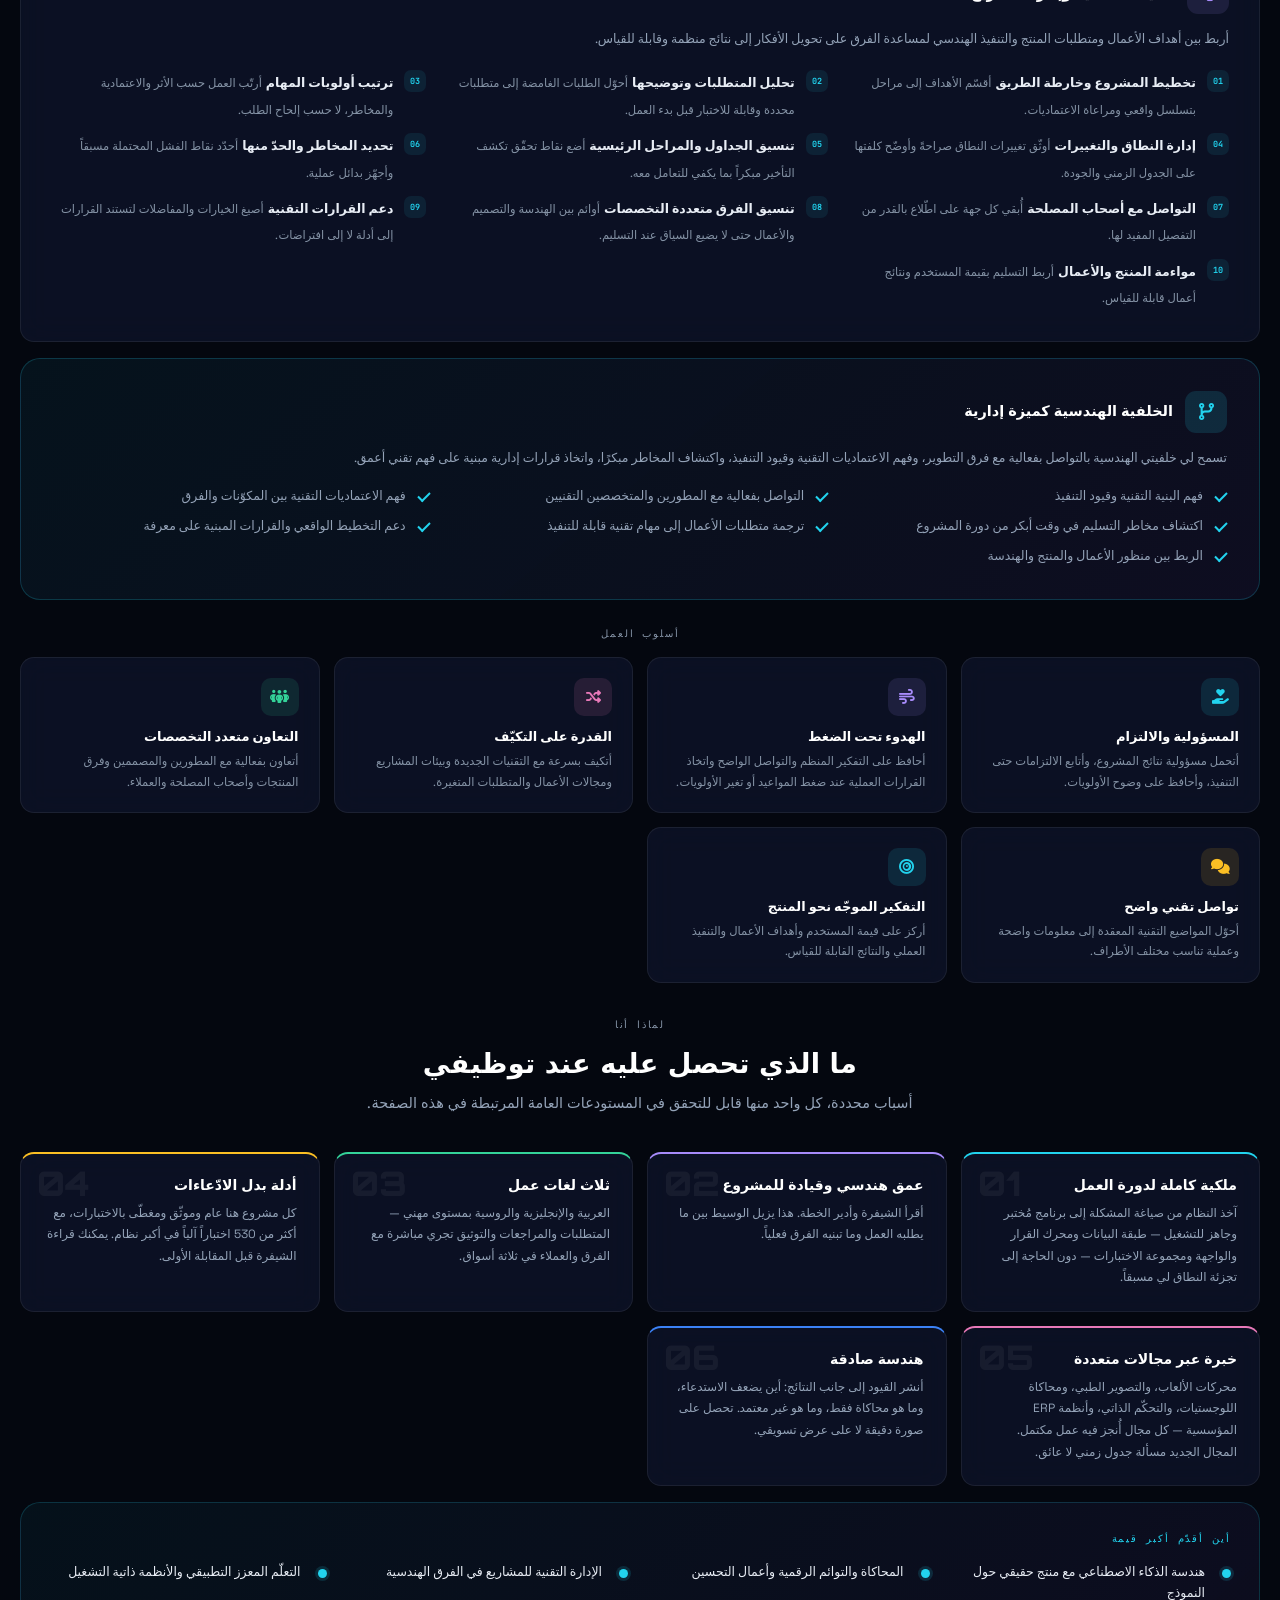
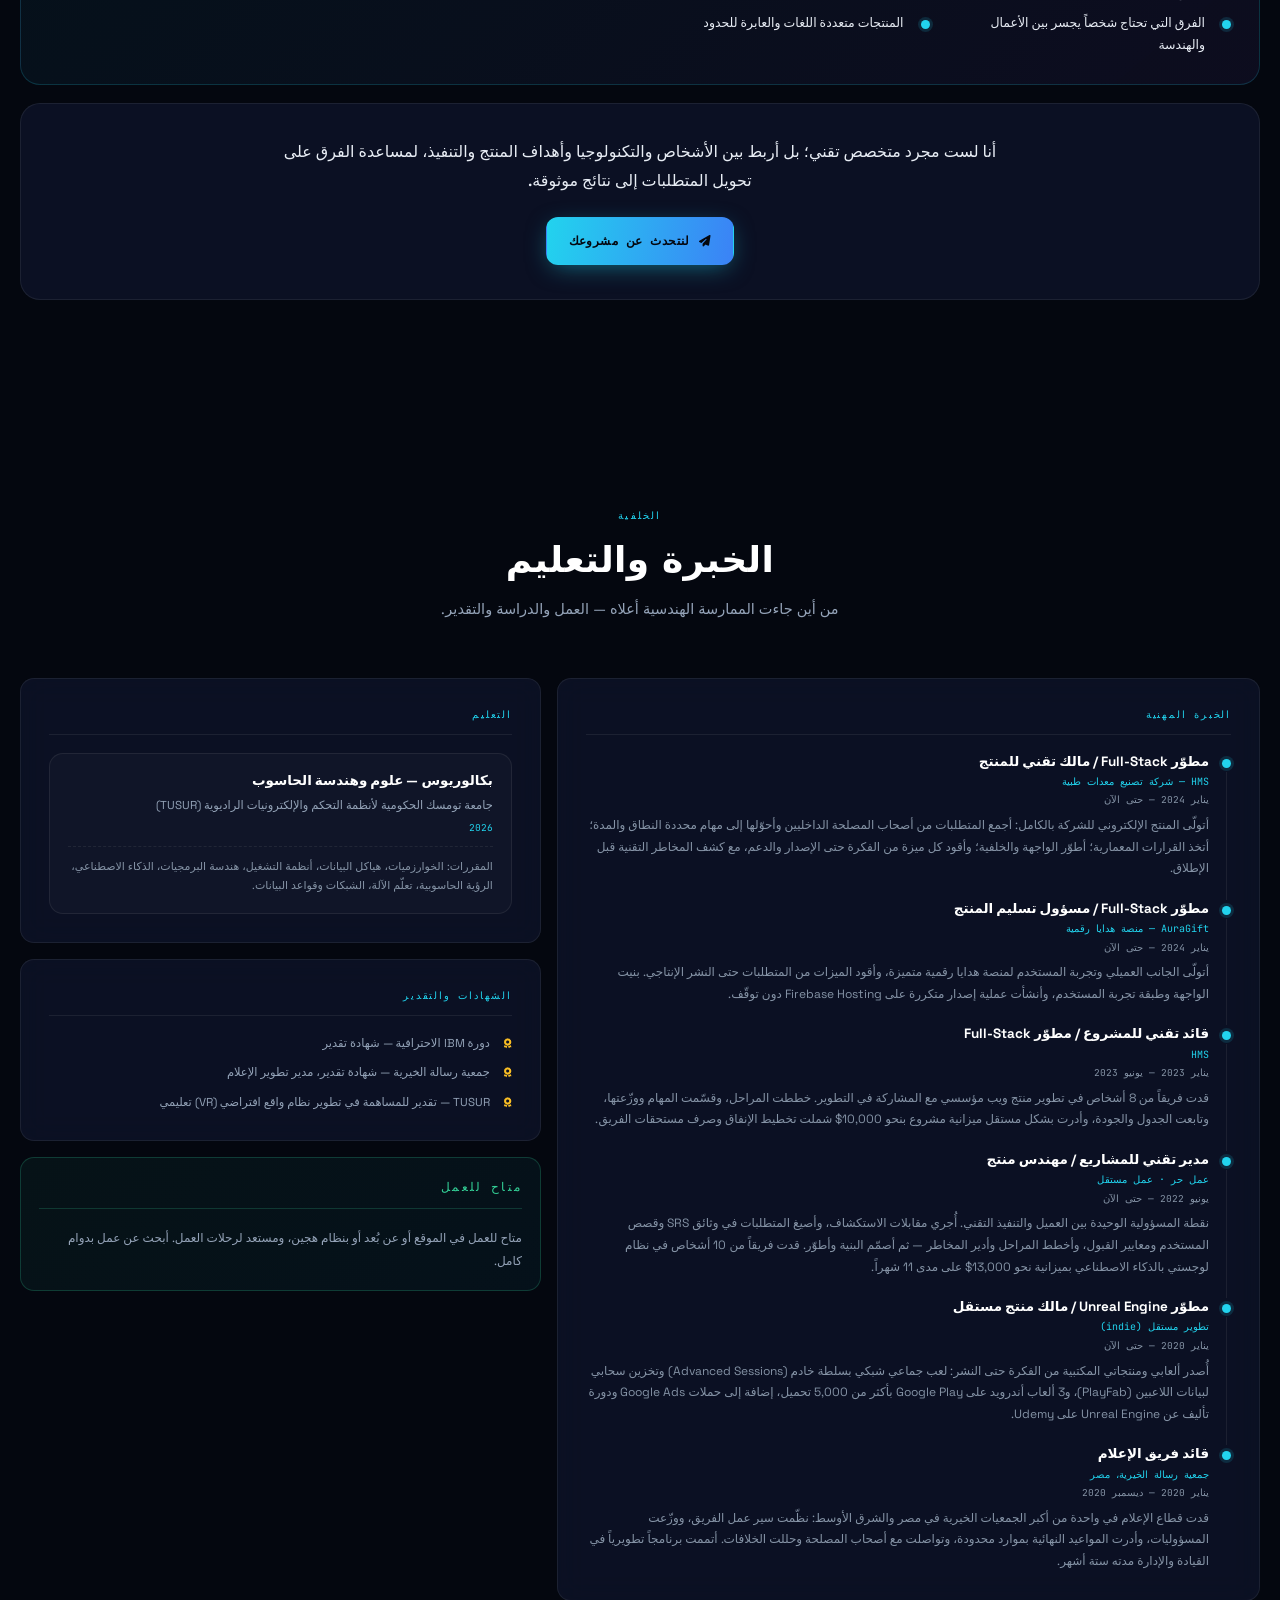
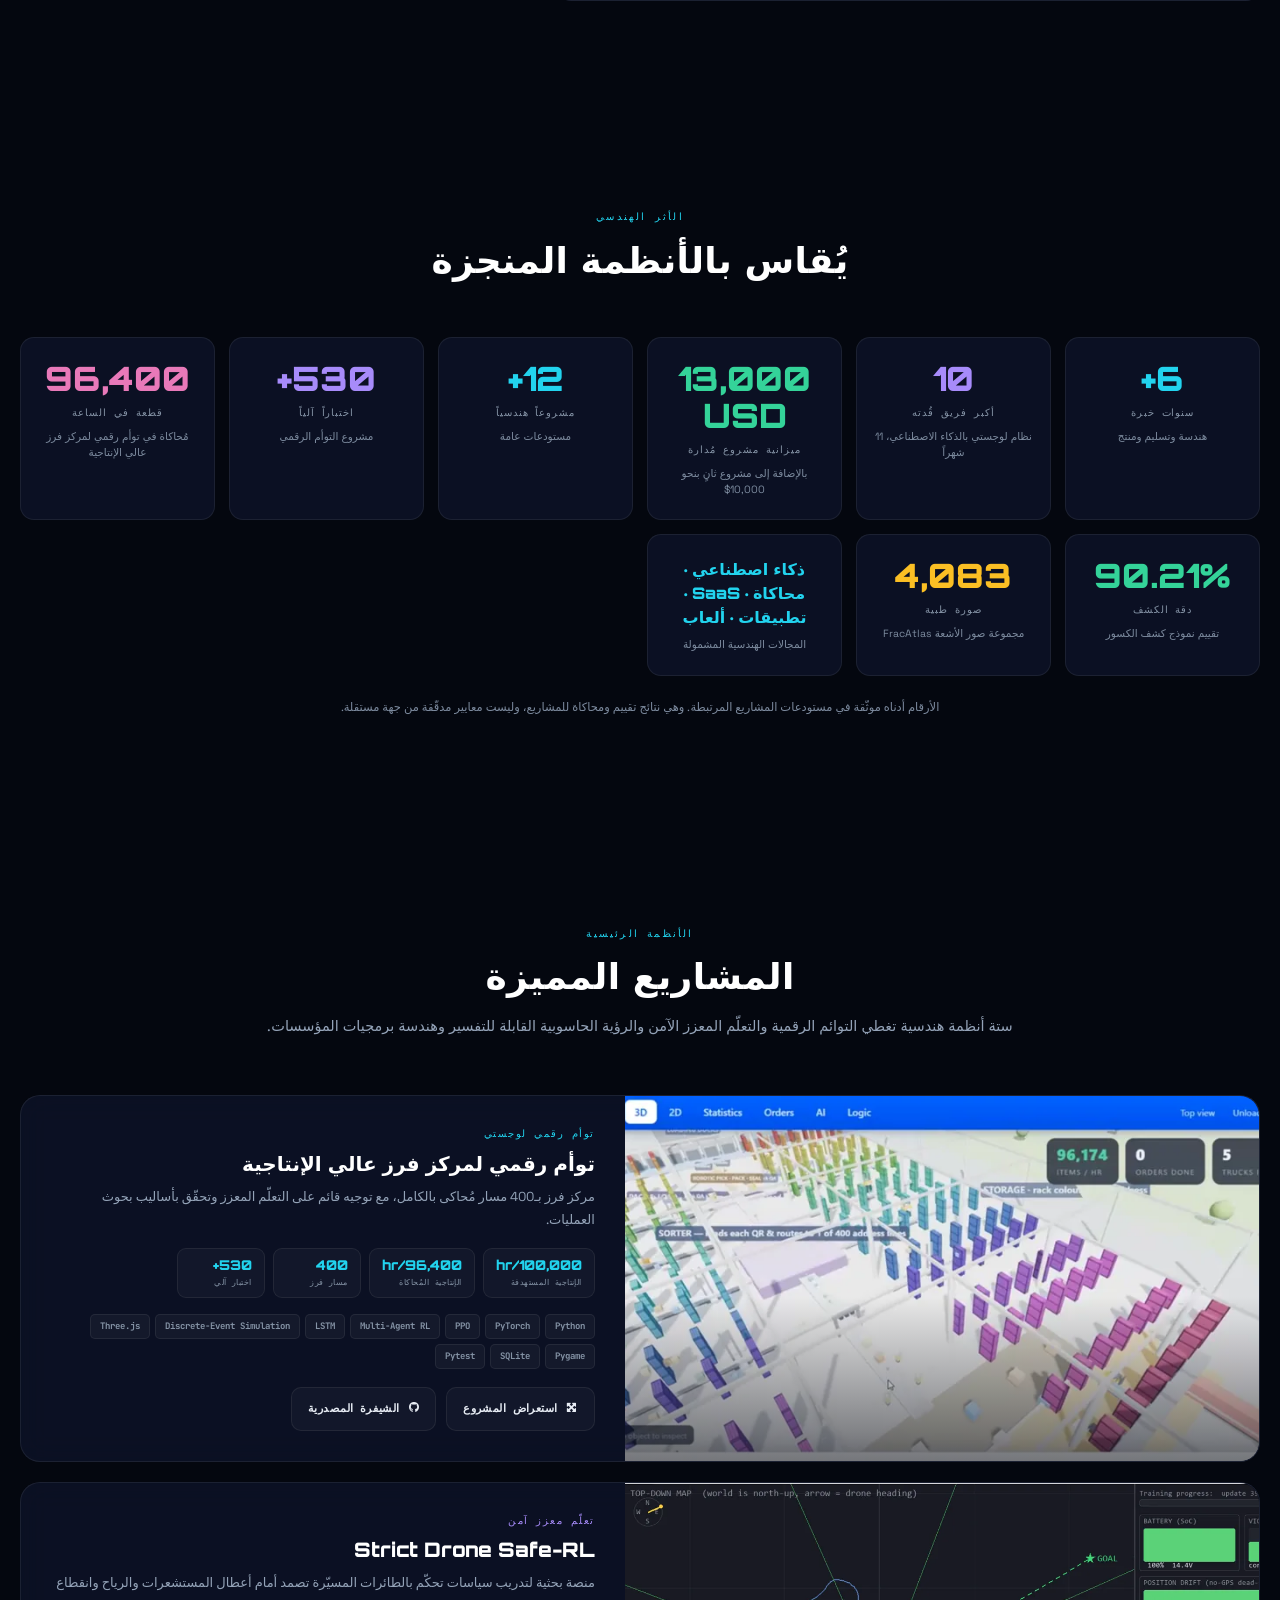
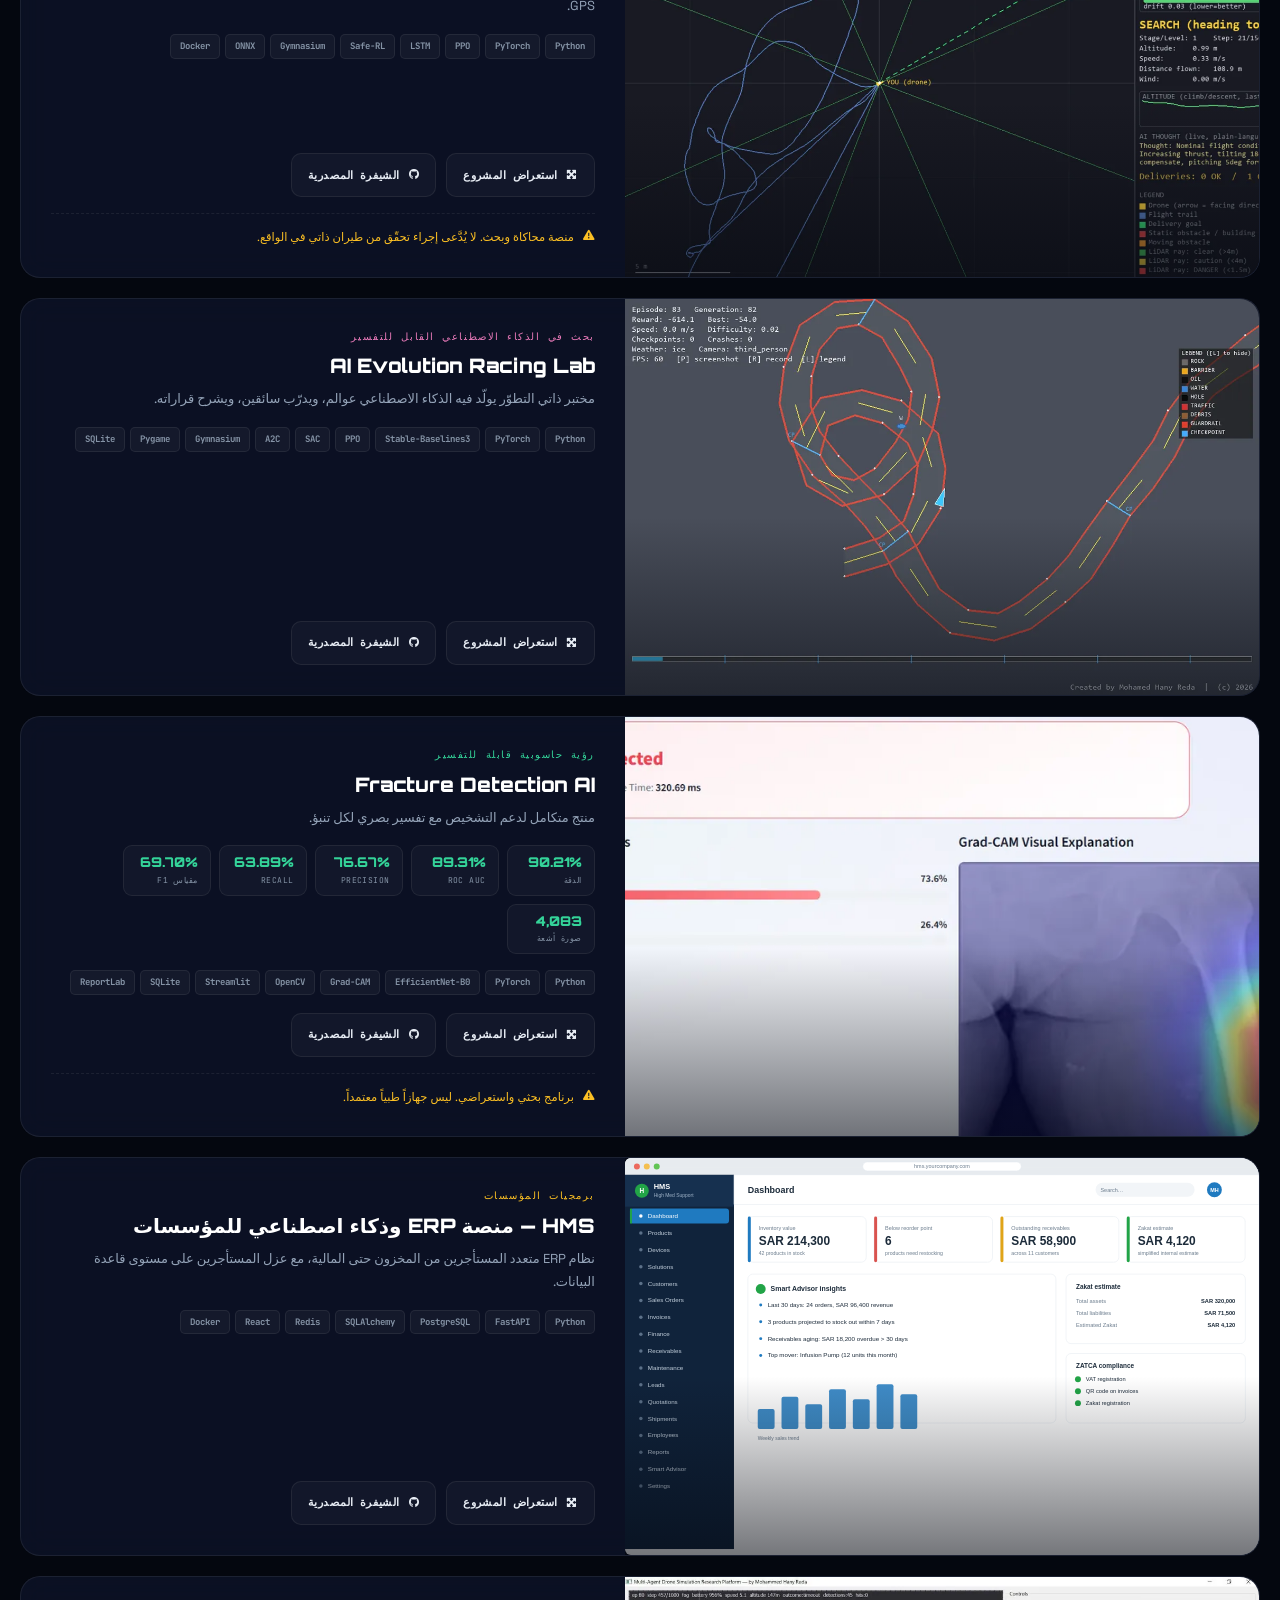
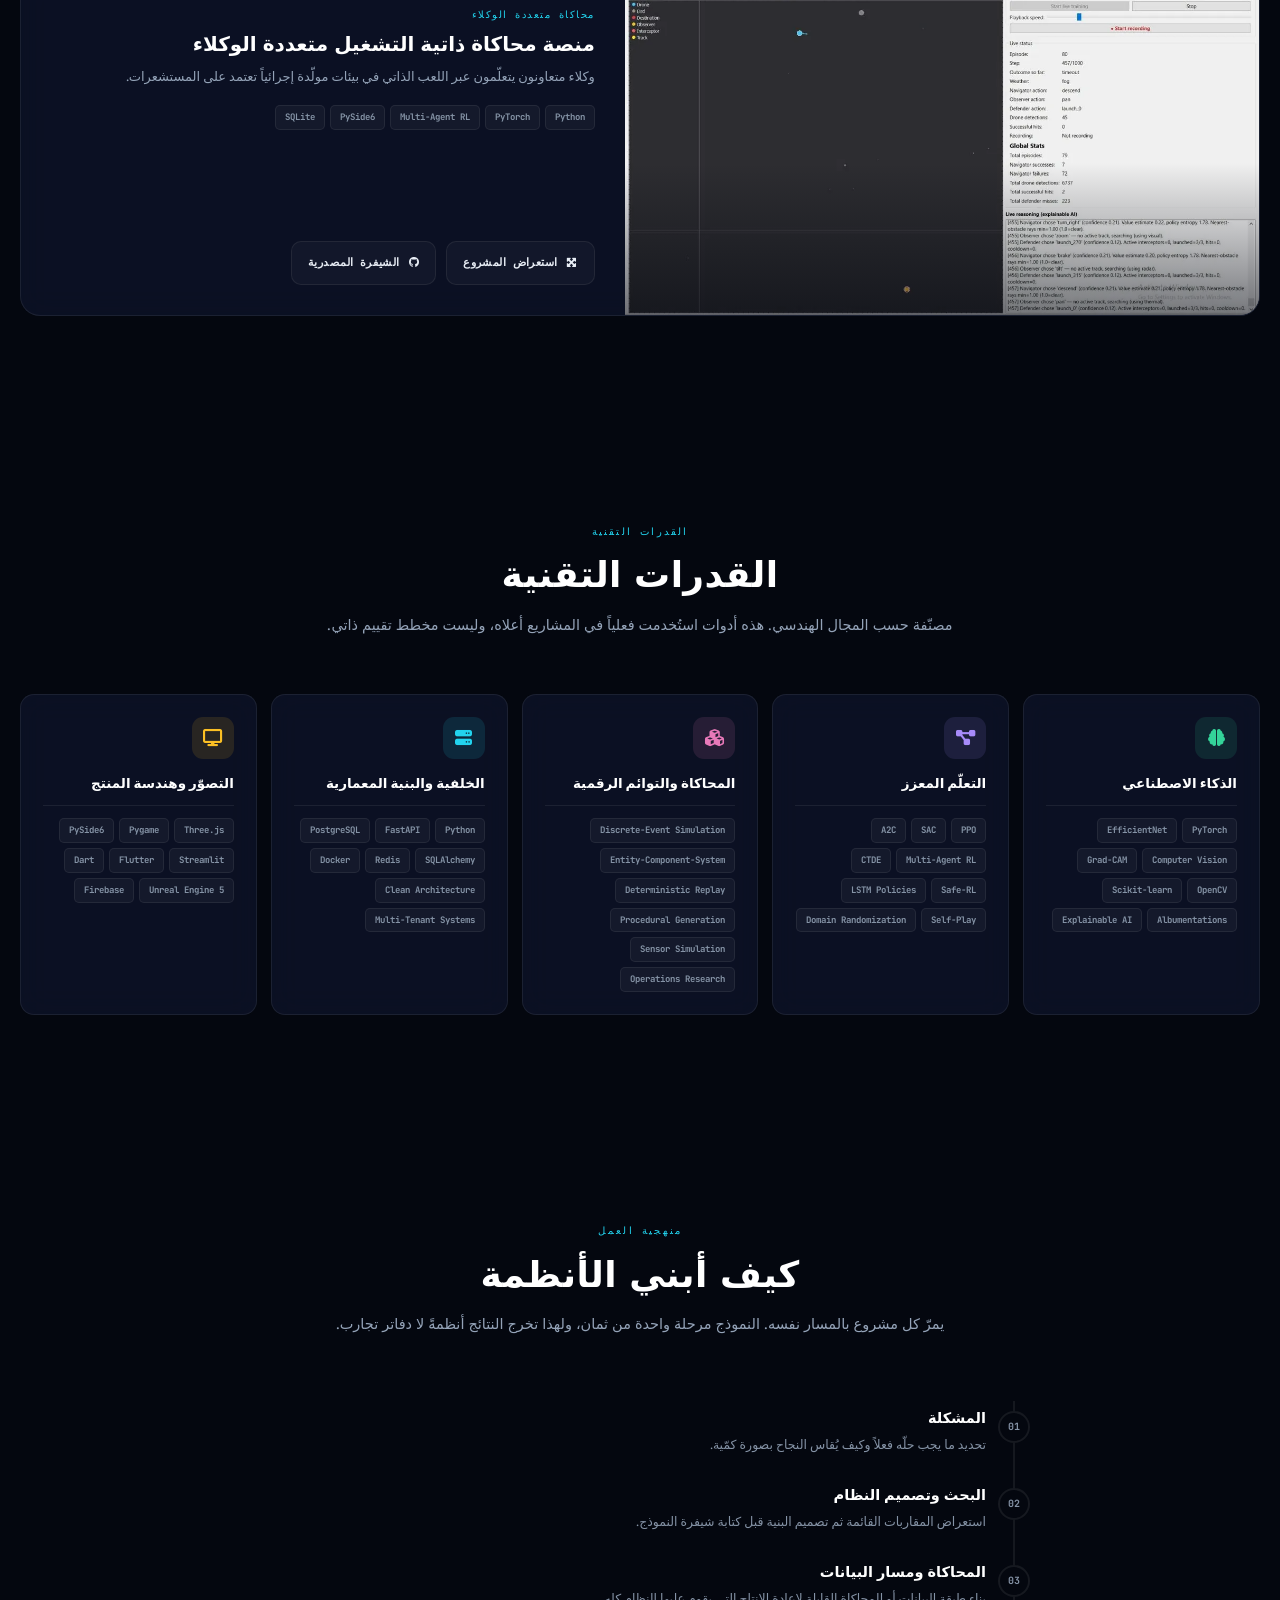
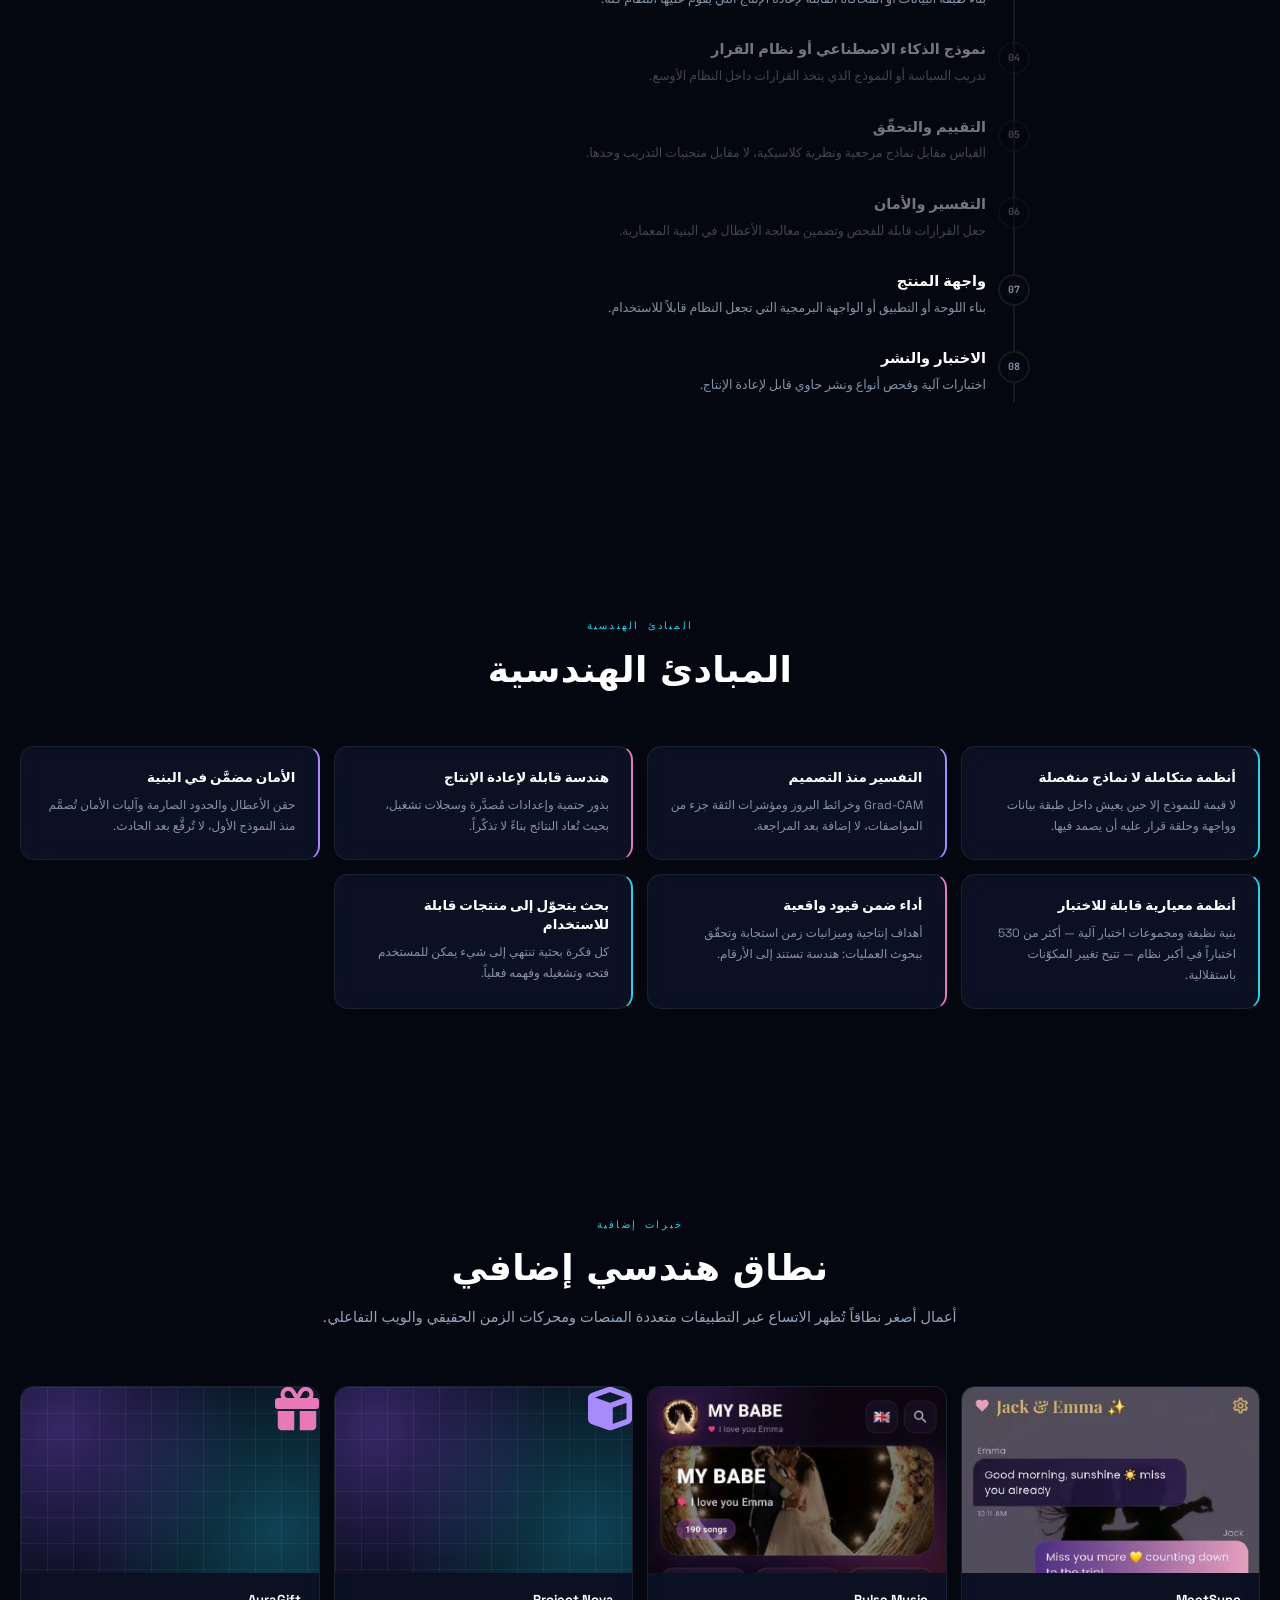
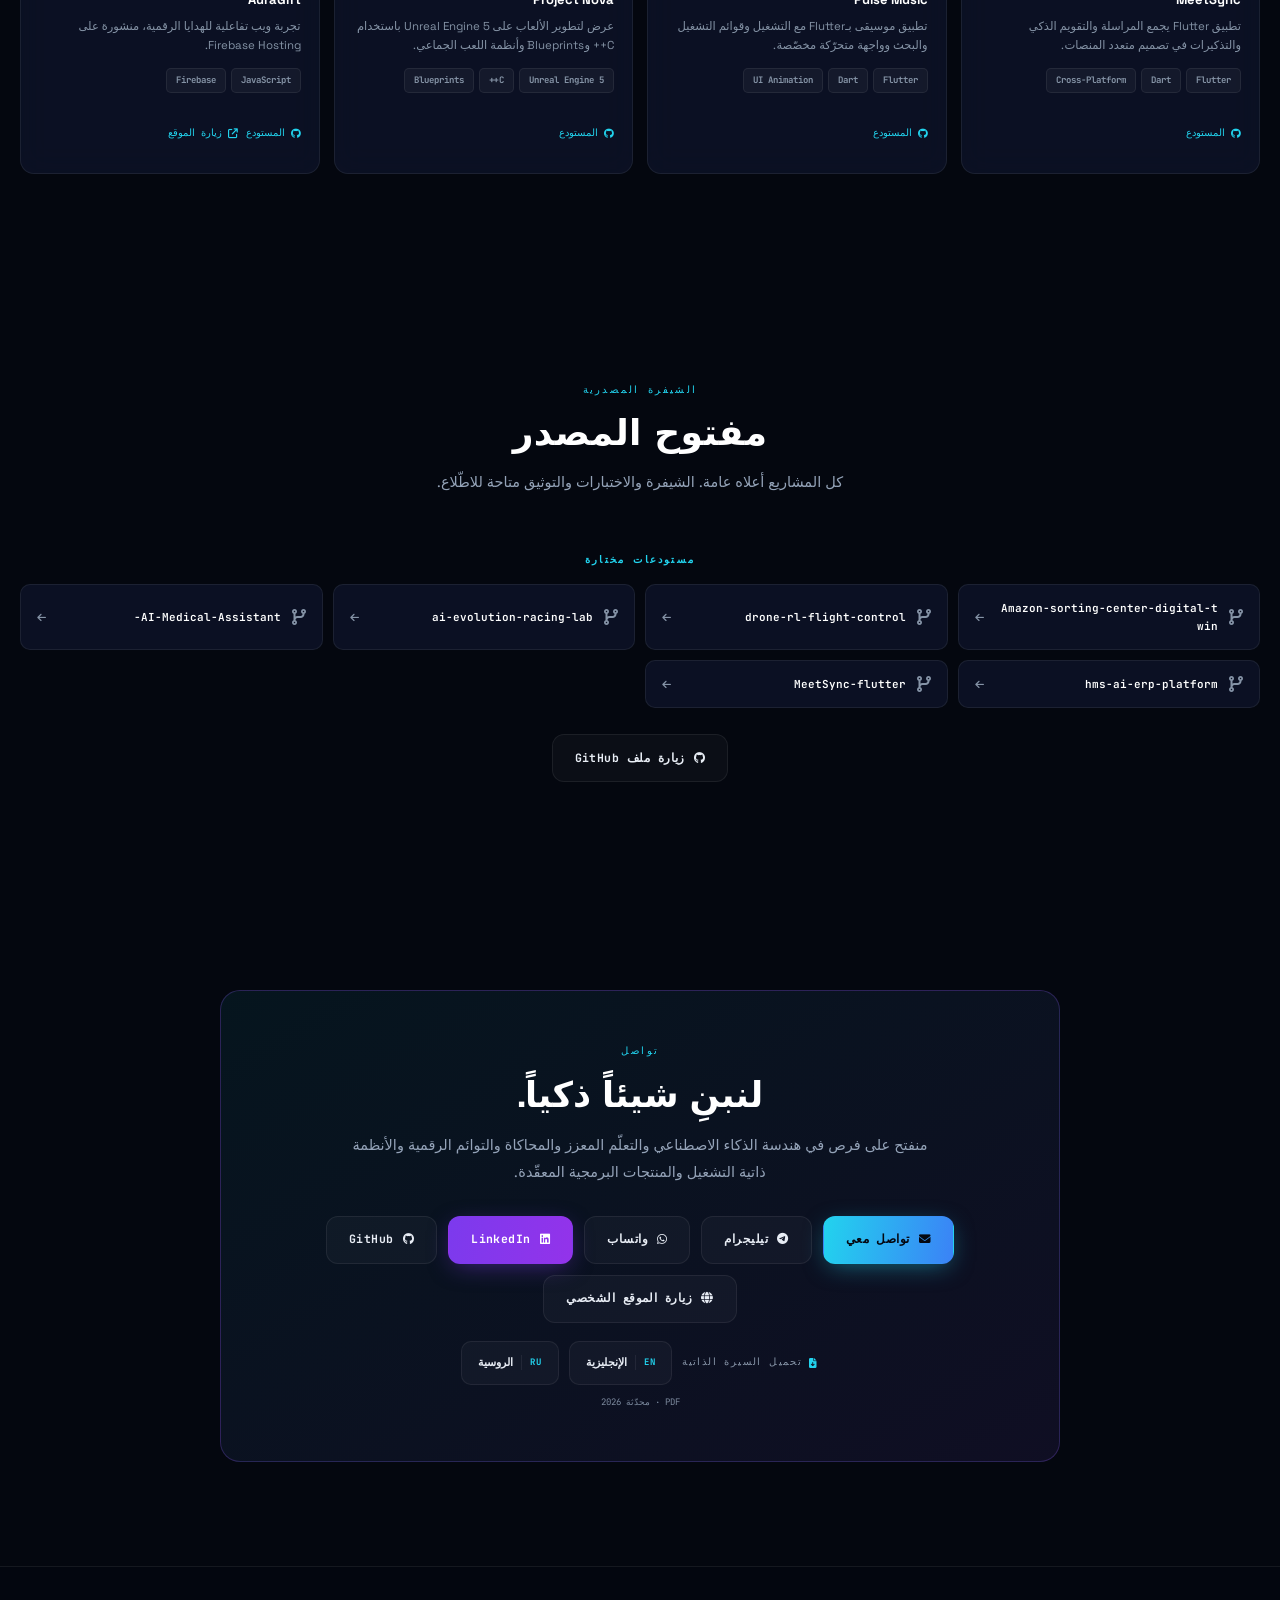
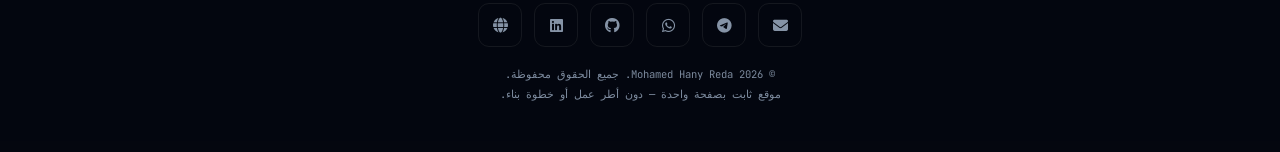
==== commit a04acbc0: "Remove location and work-permit details At the owner's request, to simplify applications to European" ====
--- a/ar/index.html
+++ b/ar/index.html
@@ -21,14 +21,14 @@
 <meta property="og:image" content="https://hany15.github.io/Hany-Reda-Portfolio/assets/img/og-ar.png">
 <meta property="og:image:width" content="1200">
 <meta property="og:image:height" content="630">
-<meta property="og:image:alt" content="صورة شخصية لمحمد هاني رضا أمام جامعة TUSUR في تومسك">
+<meta property="og:image:alt" content="صورة شخصية لمحمد هاني رضا">
 <meta property="og:locale" content="ar_SA">
 <meta name="twitter:card" content="summary_large_image">
 <meta name="twitter:title" content="محمد هاني رضا | مهندس ذكاء اصطناعي وبرمجيات">
 <meta name="twitter:description" content="مهندس ذكاء اصطناعي وبرمجيات متخصص في التعلّم المعزز والمحاكاة والتوأم الرقمي والأنظمة ذاتية التشغيل والذكاء الاصطناعي القابل للتفسير وهندسة البرمجيات الإنتاجية.">
 <meta name="twitter:image" content="https://hany15.github.io/Hany-Reda-Portfolio/assets/img/og-ar.png">
 <meta name="theme-color" content="#04070f">
-<script type="application/ld+json" id="jsonld">[{"@context":"https://schema.org","@type":"Person","@id":"https://hany15.github.io/Hany-Reda-Portfolio/#person","name":"Mohamed Hany Reda","alternateName":["Мохамед Хани Реда","محمد هاني رضا"],"jobTitle":"مدير تقني لمشاريع تكنولوجيا المعلومات | مهندس برمجيات | منتجات الذكاء الاصطناعي والمنتجات الرقمية","description":"مهندس ذكاء اصطناعي وبرمجيات متخصص في التعلّم المعزز والمحاكاة والتوأم الرقمي والأنظمة ذاتية التشغيل والذكاء الاصطناعي القابل للتفسير وهندسة البرمجيات الإنتاجية.","url":"https://hany15.github.io/Hany-Reda-Portfolio/ar/","image":"https://hany15.github.io/Hany-Reda-Portfolio/assets/img/profile-640.webp","email":"mailto:developeractionobject@gmail.com","address":{"@type":"PostalAddress","addressLocality":"Tomsk","addressCountry":"RU"},"alumniOf":{"@type":"CollegeOrUniversity","name":"Tomsk State University of Control Systems and Radioelectronics (TUSUR)"},"knowsLanguage":[{"@type":"Language","name":"Arabic"},{"@type":"Language","name":"English"},{"@type":"Language","name":"Russian"}],"knowsAbout":["Reinforcement Learning","Digital Twins","Discrete-Event Simulation","Autonomous Systems","Explainable AI","Computer Vision","Software Architecture","Technical Project Management","Multi-Agent Systems","PyTorch","FastAPI","PostgreSQL"],"telephone":"+79969382354","contactPoint":[{"@type":"ContactPoint","contactType":"sales","telephone":"+79969382354","url":"https://wa.me/79969382354","availableLanguage":["Arabic","English","Russian"]},{"@type":"ContactPoint","contactType":"customer support","url":"https://t.me/Hany_230","availableLanguage":["Arabic","English","Russian"]}],"sameAs":["https://github.com/Hany15","https://www.linkedin.com/in/hany-reda-854667417","https://t.me/Hany_230"]},{"@context":"https://schema.org","@type":"WebSite","@id":"https://hany15.github.io/Hany-Reda-Portfolio/#website","url":"https://hany15.github.io/Hany-Reda-Portfolio/","name":"محمد هاني رضا | مهندس ذكاء اصطناعي وبرمجيات","description":"مهندس ذكاء اصطناعي وبرمجيات متخصص في التعلّم المعزز والمحاكاة والتوأم الرقمي والأنظمة ذاتية التشغيل والذكاء الاصطناعي القابل للتفسير وهندسة البرمجيات الإنتاجية.","inLanguage":"ar","author":{"@id":"https://hany15.github.io/Hany-Reda-Portfolio/#person"}},{"@context":"https://schema.org","@type":"ProfilePage","@id":"https://hany15.github.io/Hany-Reda-Portfolio/ar/#profile","url":"https://hany15.github.io/Hany-Reda-Portfolio/ar/","inLanguage":"ar","mainEntity":{"@id":"https://hany15.github.io/Hany-Reda-Portfolio/#person"},"isPartOf":{"@id":"https://hany15.github.io/Hany-Reda-Portfolio/#website"}}]</script>
+<script type="application/ld+json" id="jsonld">[{"@context":"https://schema.org","@type":"Person","@id":"https://hany15.github.io/Hany-Reda-Portfolio/#person","name":"Mohamed Hany Reda","alternateName":["Мохамед Хани Реда","محمد هاني رضا"],"jobTitle":"مدير تقني لمشاريع تكنولوجيا المعلومات | مهندس برمجيات | منتجات الذكاء الاصطناعي والمنتجات الرقمية","description":"مهندس ذكاء اصطناعي وبرمجيات متخصص في التعلّم المعزز والمحاكاة والتوأم الرقمي والأنظمة ذاتية التشغيل والذكاء الاصطناعي القابل للتفسير وهندسة البرمجيات الإنتاجية.","url":"https://hany15.github.io/Hany-Reda-Portfolio/ar/","image":"https://hany15.github.io/Hany-Reda-Portfolio/assets/img/profile-640.webp","email":"mailto:developeractionobject@gmail.com","alumniOf":{"@type":"CollegeOrUniversity","name":"Tomsk State University of Control Systems and Radioelectronics (TUSUR)"},"knowsLanguage":[{"@type":"Language","name":"Arabic"},{"@type":"Language","name":"English"},{"@type":"Language","name":"Russian"}],"knowsAbout":["Reinforcement Learning","Digital Twins","Discrete-Event Simulation","Autonomous Systems","Explainable AI","Computer Vision","Software Architecture","Technical Project Management","Multi-Agent Systems","PyTorch","FastAPI","PostgreSQL"],"telephone":"+79969382354","contactPoint":[{"@type":"ContactPoint","contactType":"sales","telephone":"+79969382354","url":"https://wa.me/79969382354","availableLanguage":["Arabic","English","Russian"]},{"@type":"ContactPoint","contactType":"customer support","url":"https://t.me/Hany_230","availableLanguage":["Arabic","English","Russian"]}],"sameAs":["https://github.com/Hany15","https://www.linkedin.com/in/hany-reda-854667417","https://t.me/Hany_230"]},{"@context":"https://schema.org","@type":"WebSite","@id":"https://hany15.github.io/Hany-Reda-Portfolio/#website","url":"https://hany15.github.io/Hany-Reda-Portfolio/","name":"محمد هاني رضا | مهندس ذكاء اصطناعي وبرمجيات","description":"مهندس ذكاء اصطناعي وبرمجيات متخصص في التعلّم المعزز والمحاكاة والتوأم الرقمي والأنظمة ذاتية التشغيل والذكاء الاصطناعي القابل للتفسير وهندسة البرمجيات الإنتاجية.","inLanguage":"ar","author":{"@id":"https://hany15.github.io/Hany-Reda-Portfolio/#person"}},{"@context":"https://schema.org","@type":"ProfilePage","@id":"https://hany15.github.io/Hany-Reda-Portfolio/ar/#profile","url":"https://hany15.github.io/Hany-Reda-Portfolio/ar/","inLanguage":"ar","mainEntity":{"@id":"https://hany15.github.io/Hany-Reda-Portfolio/#person"},"isPartOf":{"@id":"https://hany15.github.io/Hany-Reda-Portfolio/#website"}}]</script>
 
 <script async src="https://www.googletagmanager.com/gtag/js?id=G-1WG4306FK6"></script>
 <script>
@@ -93,7 +93,7 @@
   <img class="hero-photo" src="../assets/img/profile-640.webp"
        srcset="../assets/img/profile-320.webp 320w, ../assets/img/profile-640.webp 640w"
        sizes="132px" width="132" height="132" fetchpriority="high"
-       data-i18n-attr="alt:photo.alt" alt="صورة شخصية لمحمد هاني رضا أمام جامعة TUSUR في تومسك">
+       data-i18n-attr="alt:photo.alt" alt="صورة شخصية لمحمد هاني رضا">
   <p class="hero-badge"><i aria-hidden="true"></i><span data-i18n="hero.badge">متاح لفرص هندسة الذكاء الاصطناعي والتعلّم المعزز التطبيقي</span></p>
   <h1 class="hero-name">MOHAMED HANY REDA</h1>
   <p class="hero-role" data-i18n="role.full">مدير تقني لمشاريع تكنولوجيا المعلومات | مهندس برمجيات | منتجات الذكاء الاصطناعي والمنتجات الرقمية</p>
@@ -102,10 +102,9 @@
   <p class="hero-spec" data-i18n="hero.spec">التعلّم المعزز · المحاكاة والتوأم الرقمي · الأنظمة ذاتية التشغيل · منتجات الذكاء الاصطناعي</p>
   <div class="avail-strip">
     <span class="avail-chip live"><span class="avail-dot" aria-hidden="true"></span><span data-i18n="avail.status">متاح للعمل</span></span>
-    <span class="avail-chip"><i class="fa-solid fa-location-dot" aria-hidden="true"></i><span data-i18n="avail.location">تومسك، روسيا</span></span>
     <span class="avail-chip"><i class="fa-solid fa-laptop" aria-hidden="true"></i><span data-i18n="avail.mode">في الموقع · عن بُعد · هجين</span></span>
     <span class="avail-chip"><i class="fa-solid fa-plane" aria-hidden="true"></i><span data-i18n="avail.trips">مستعد لرحلات العمل</span></span>
-    <span class="avail-chip"><i class="fa-solid fa-id-card" aria-hidden="true"></i><span data-i18n="avail.markets">تصريح عمل روسي</span></span>
+    <span class="avail-chip"><i class="fa-solid fa-briefcase" aria-hidden="true"></i><span data-i18n="avail.employment">دوام كامل</span></span>
   </div>
   <div class="hero-cta">
     <a class="btn btn-primary" href="#projects"><i class="fa-solid fa-layer-group" aria-hidden="true"></i><span data-i18n="hero.cta.projects">استعرض المشاريع</span></a>
@@ -417,7 +416,7 @@
         <div class="edu-card2">
           <p class="edu-deg" data-i18n="exp.edu.degree">بكالوريوس — علوم وهندسة الحاسوب</p>
           <p class="edu-school" data-i18n="exp.edu.school">جامعة تومسك الحكومية لأنظمة التحكم والإلكترونيات الراديوية (TUSUR)</p>
-          <p class="edu-where" data-i18n="exp.edu.where">تومسك، روسيا · 2026</p>
+          <p class="edu-where" data-i18n="exp.edu.where">2026</p>
           <p class="edu-detail" data-i18n="exp.edu.detail">المقررات: الخوارزميات، هياكل البيانات، أنظمة التشغيل، هندسة البرمجيات، الذكاء الاصطناعي، الرؤية الحاسوبية، تعلّم الآلة، الشبكات وقواعد البيانات.</p>
         </div>
       </div>
@@ -433,7 +432,7 @@
 
       <div class="avail-card reveal" data-d="3">
         <p class="bg-h" data-i18n="avail.status">متاح للعمل</p>
-        <p data-i18n="avail.note">مقيم في تومسك، روسيا، ولديّ تصريح عمل روسي. متاح للعمل في الموقع أو عن بُعد أو بنظام هجين، ومستعد لرحلات العمل. غير مستعد للانتقال.</p>
+        <p data-i18n="avail.note">متاح للعمل في الموقع أو عن بُعد أو بنظام هجين، ومستعد لرحلات العمل. أبحث عن عمل بدوام كامل.</p>
       </div>
     </div>
   </div>
@@ -895,7 +894,7 @@
   <div class="modal" id="modal" role="dialog" aria-modal="true" aria-labelledby="modal-title"></div>
 </div>
 
-<script src="../assets/js/i18n.js?v=00020a7c"></script>
+<script src="../assets/js/i18n.js?v=9f5ee755"></script>
 <script src="../assets/js/main.js?v=619307e3"></script>
 </body>
 </html>
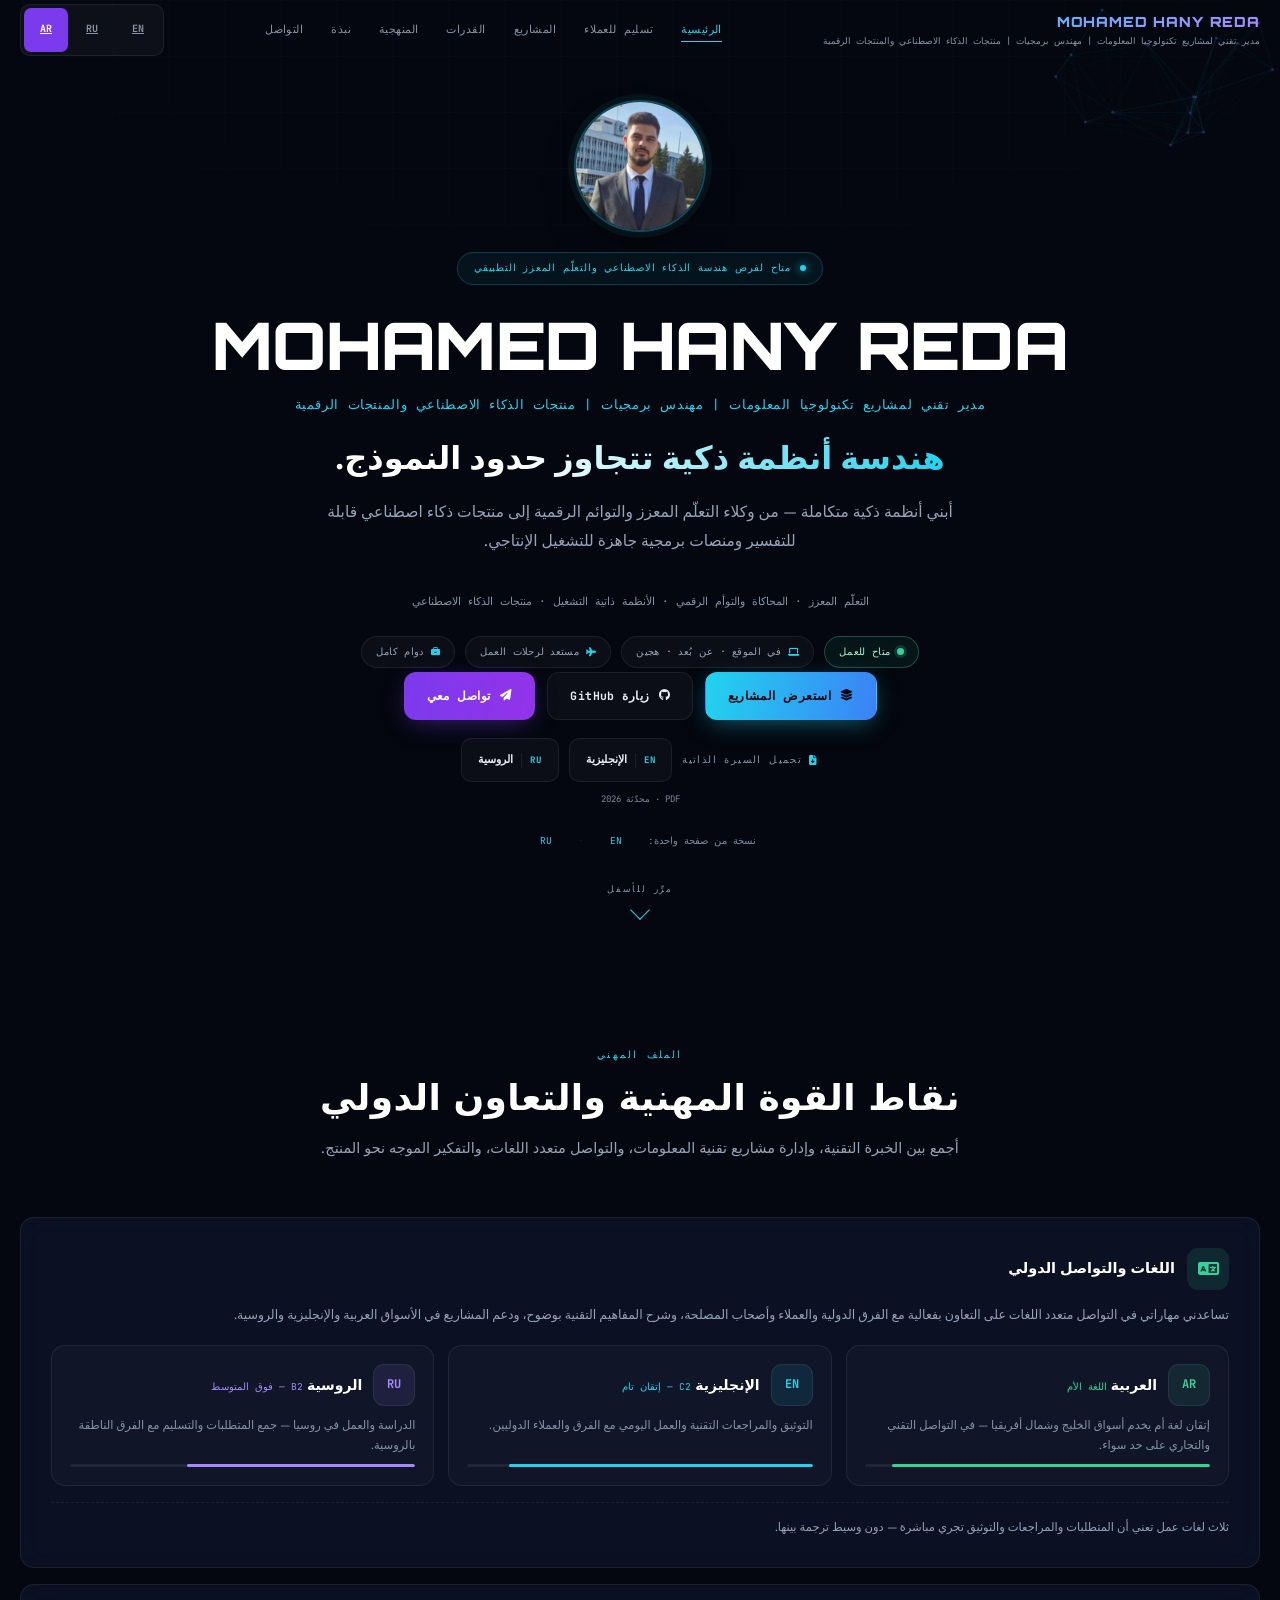
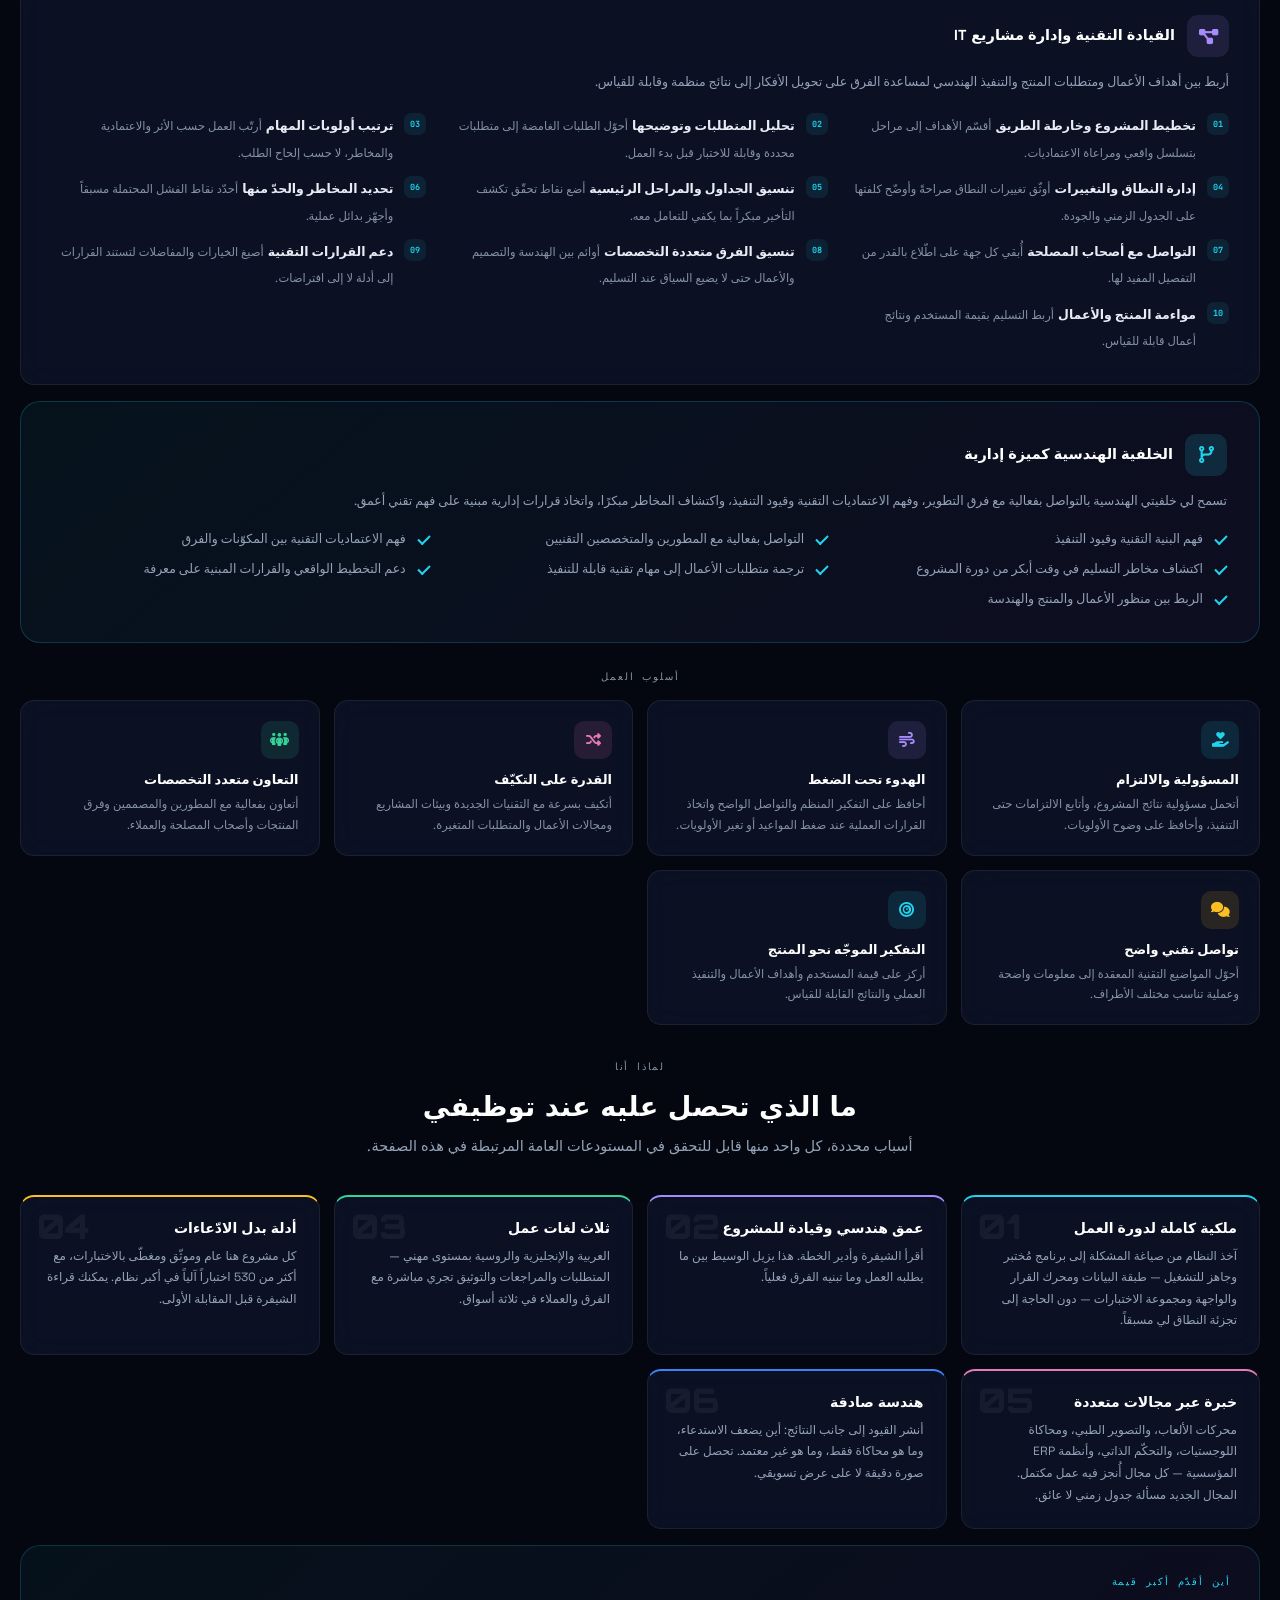
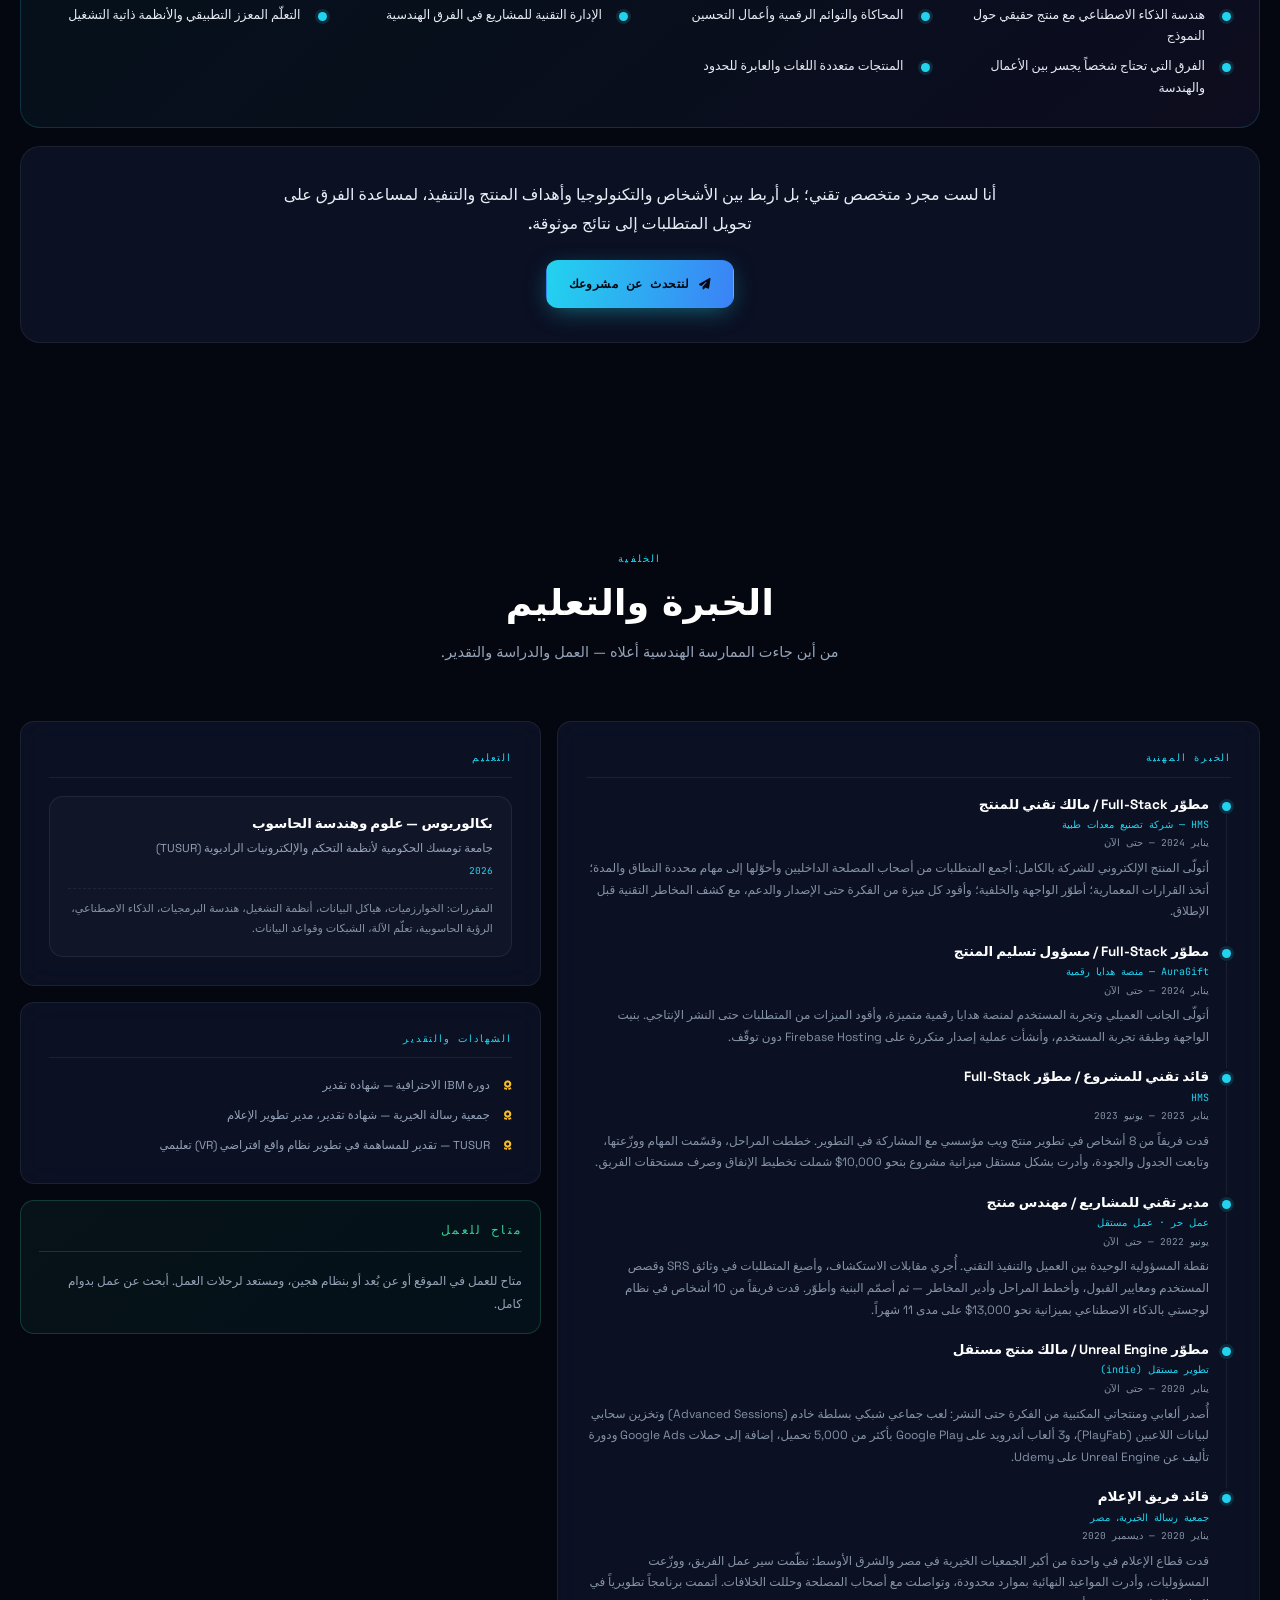
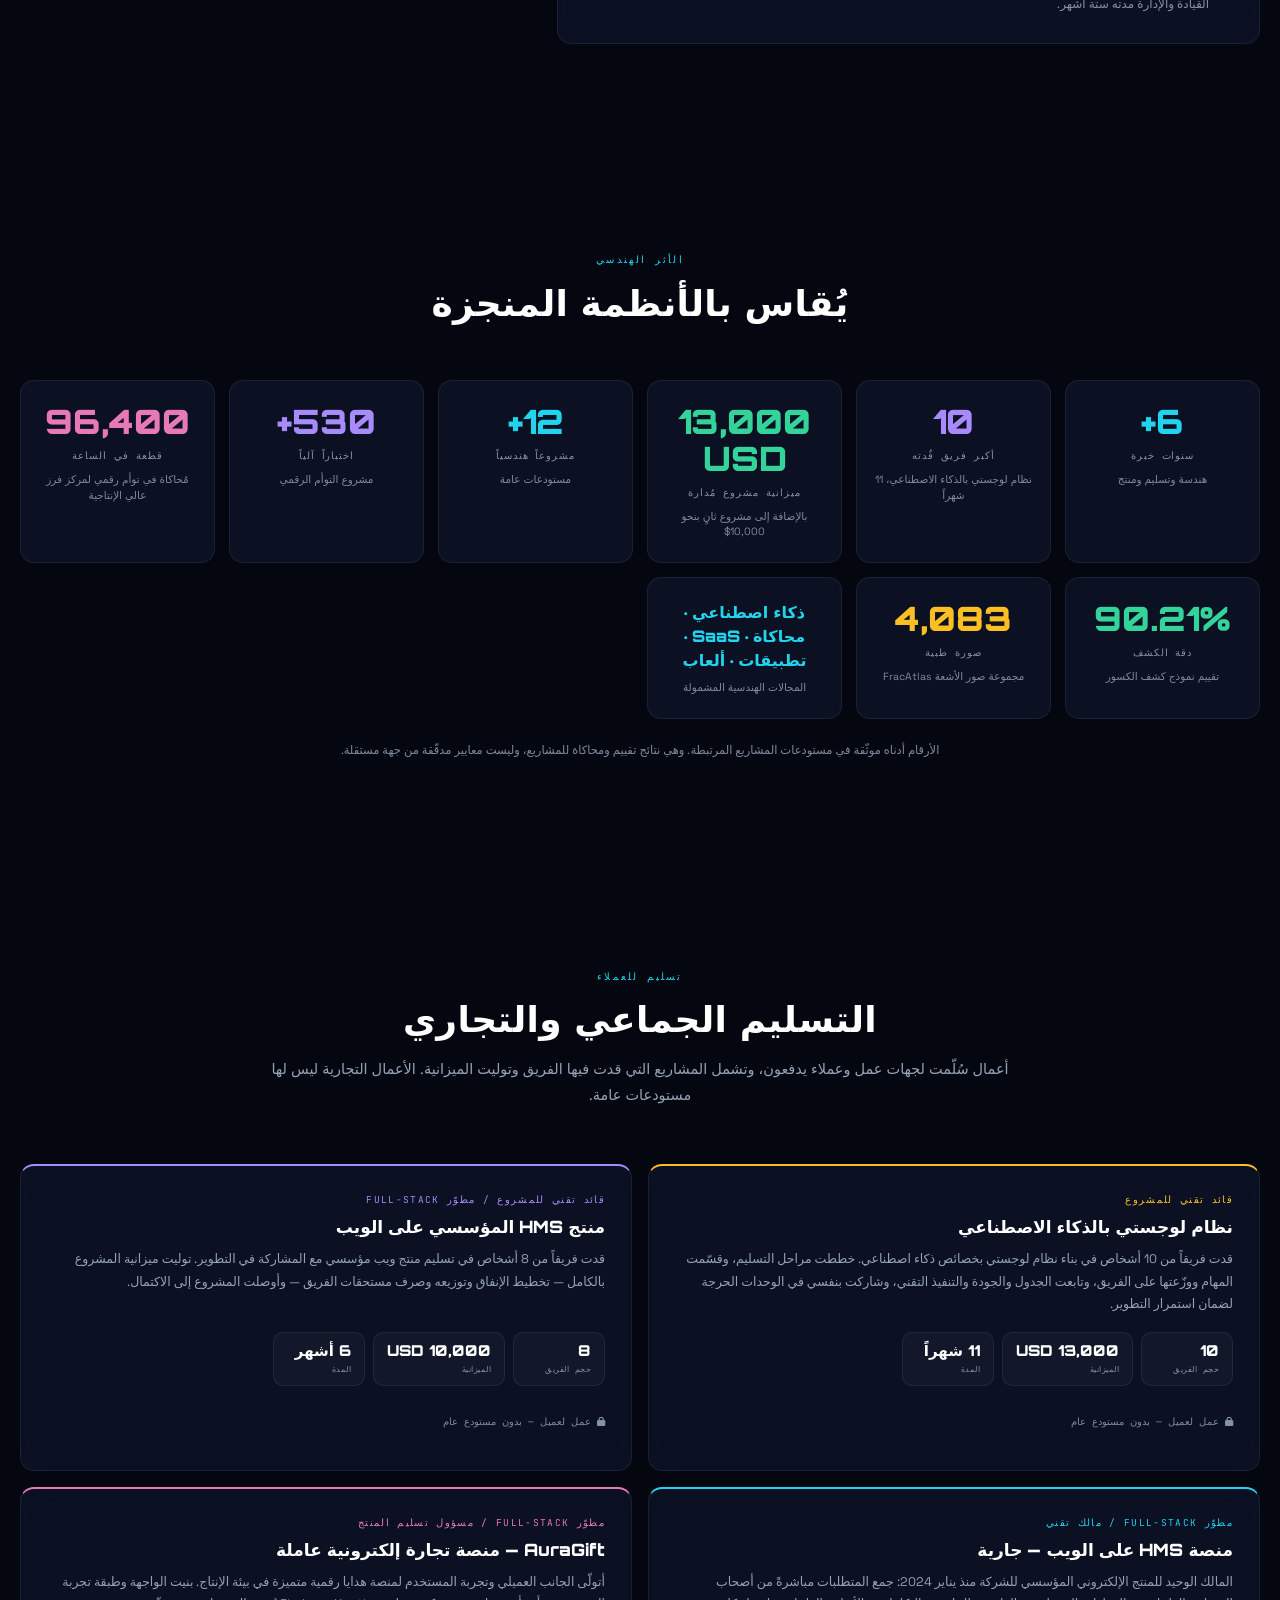
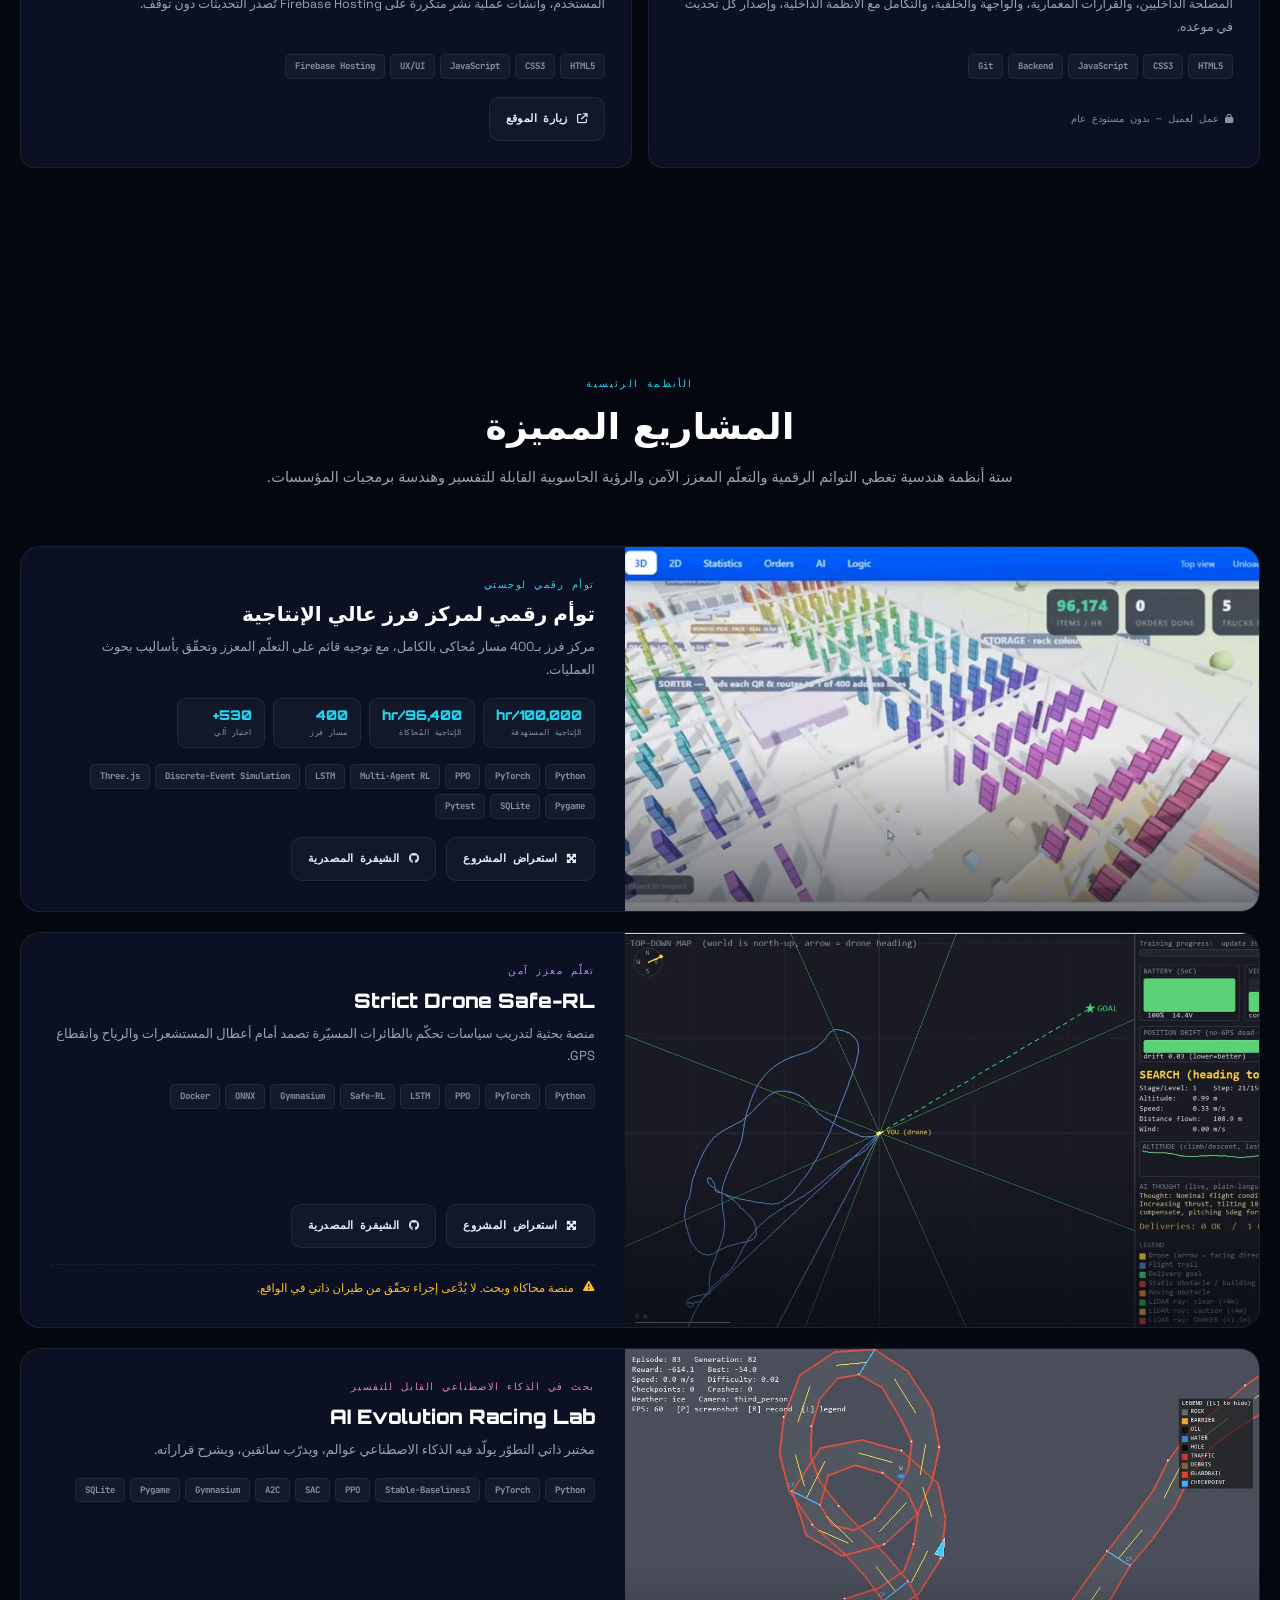
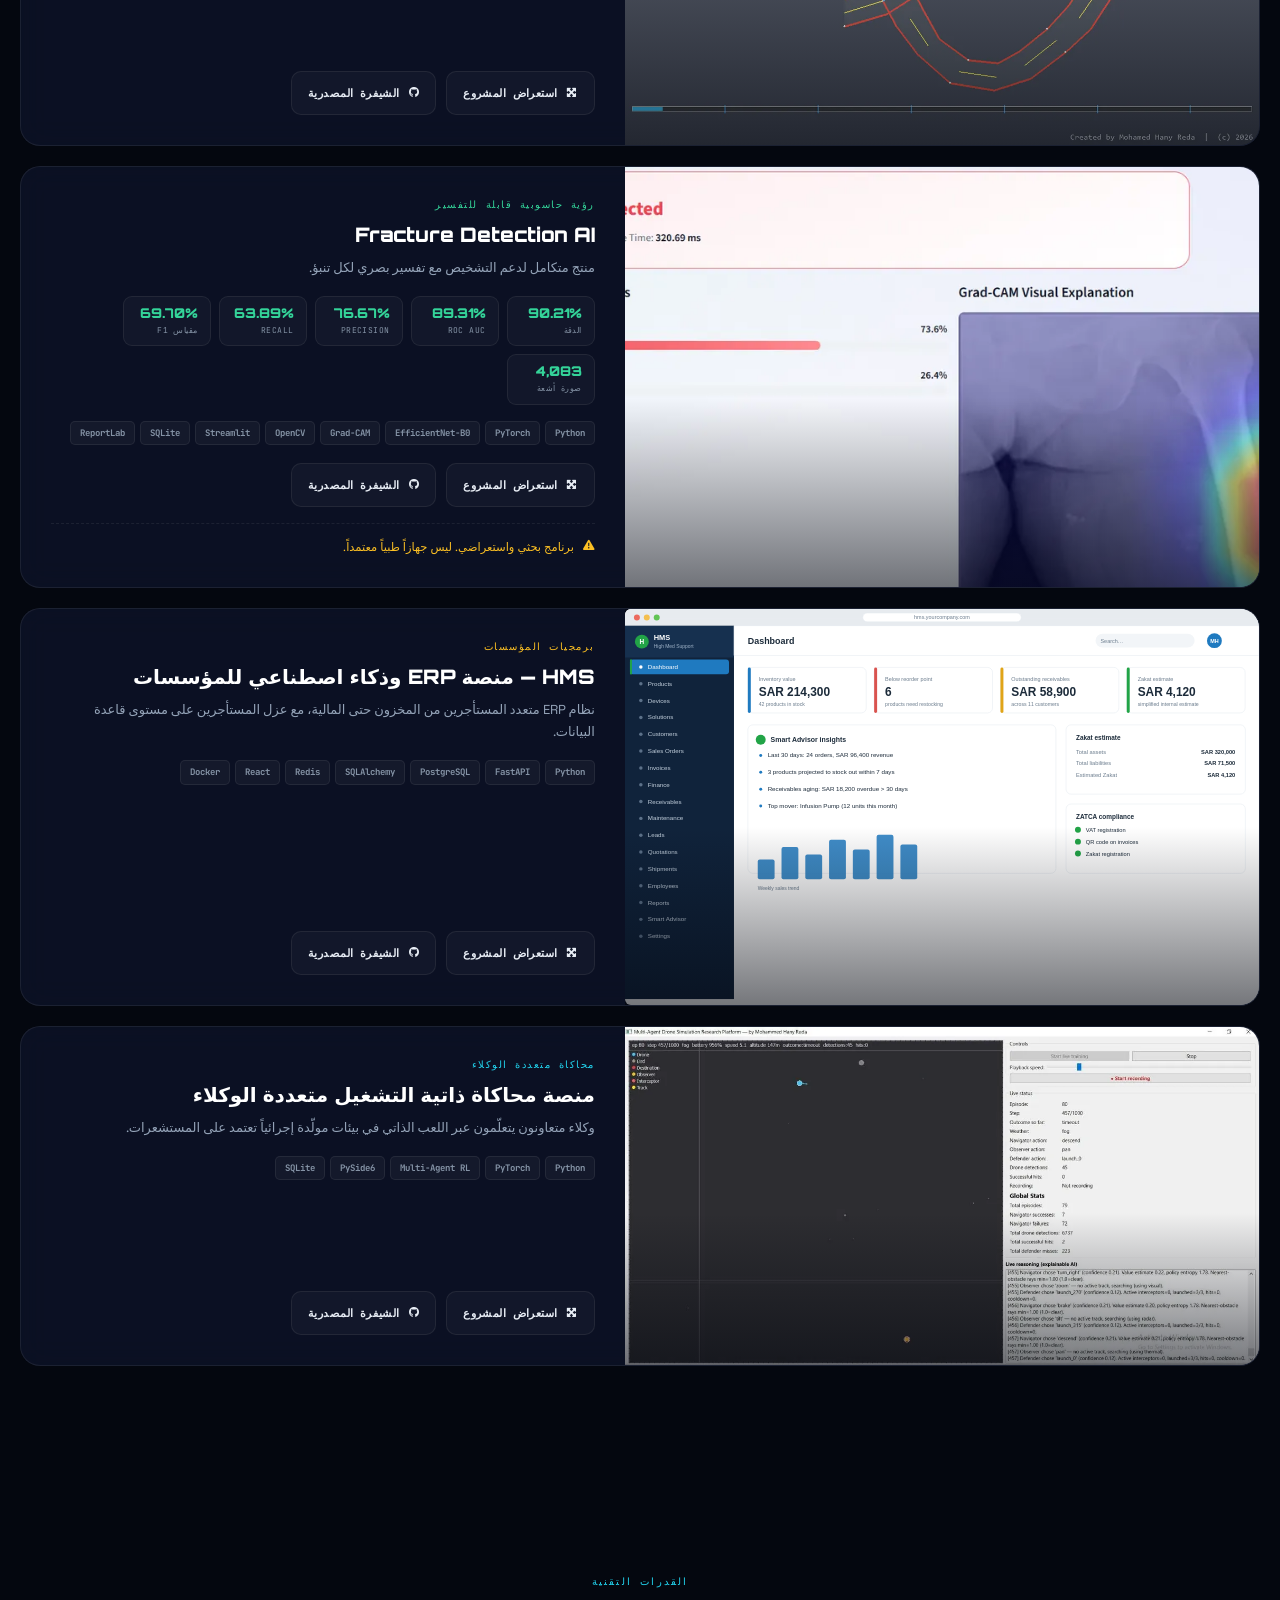
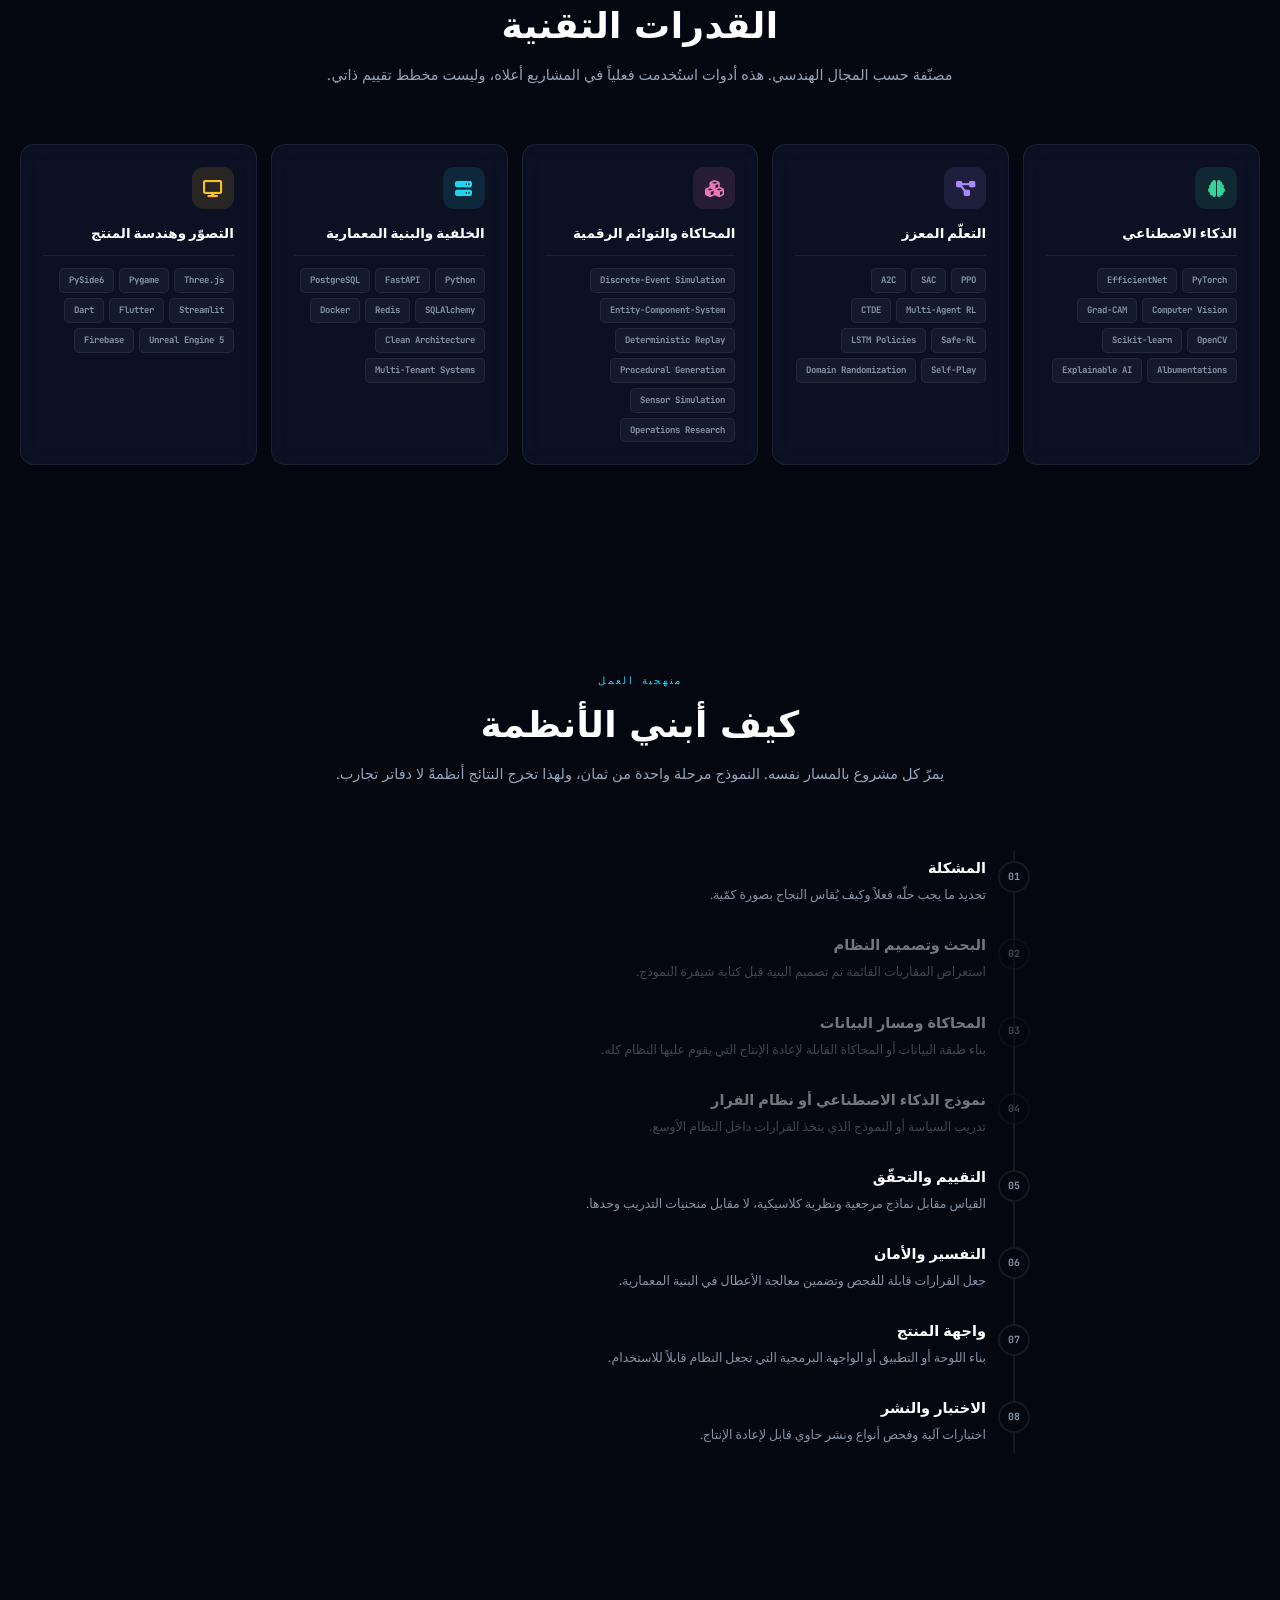
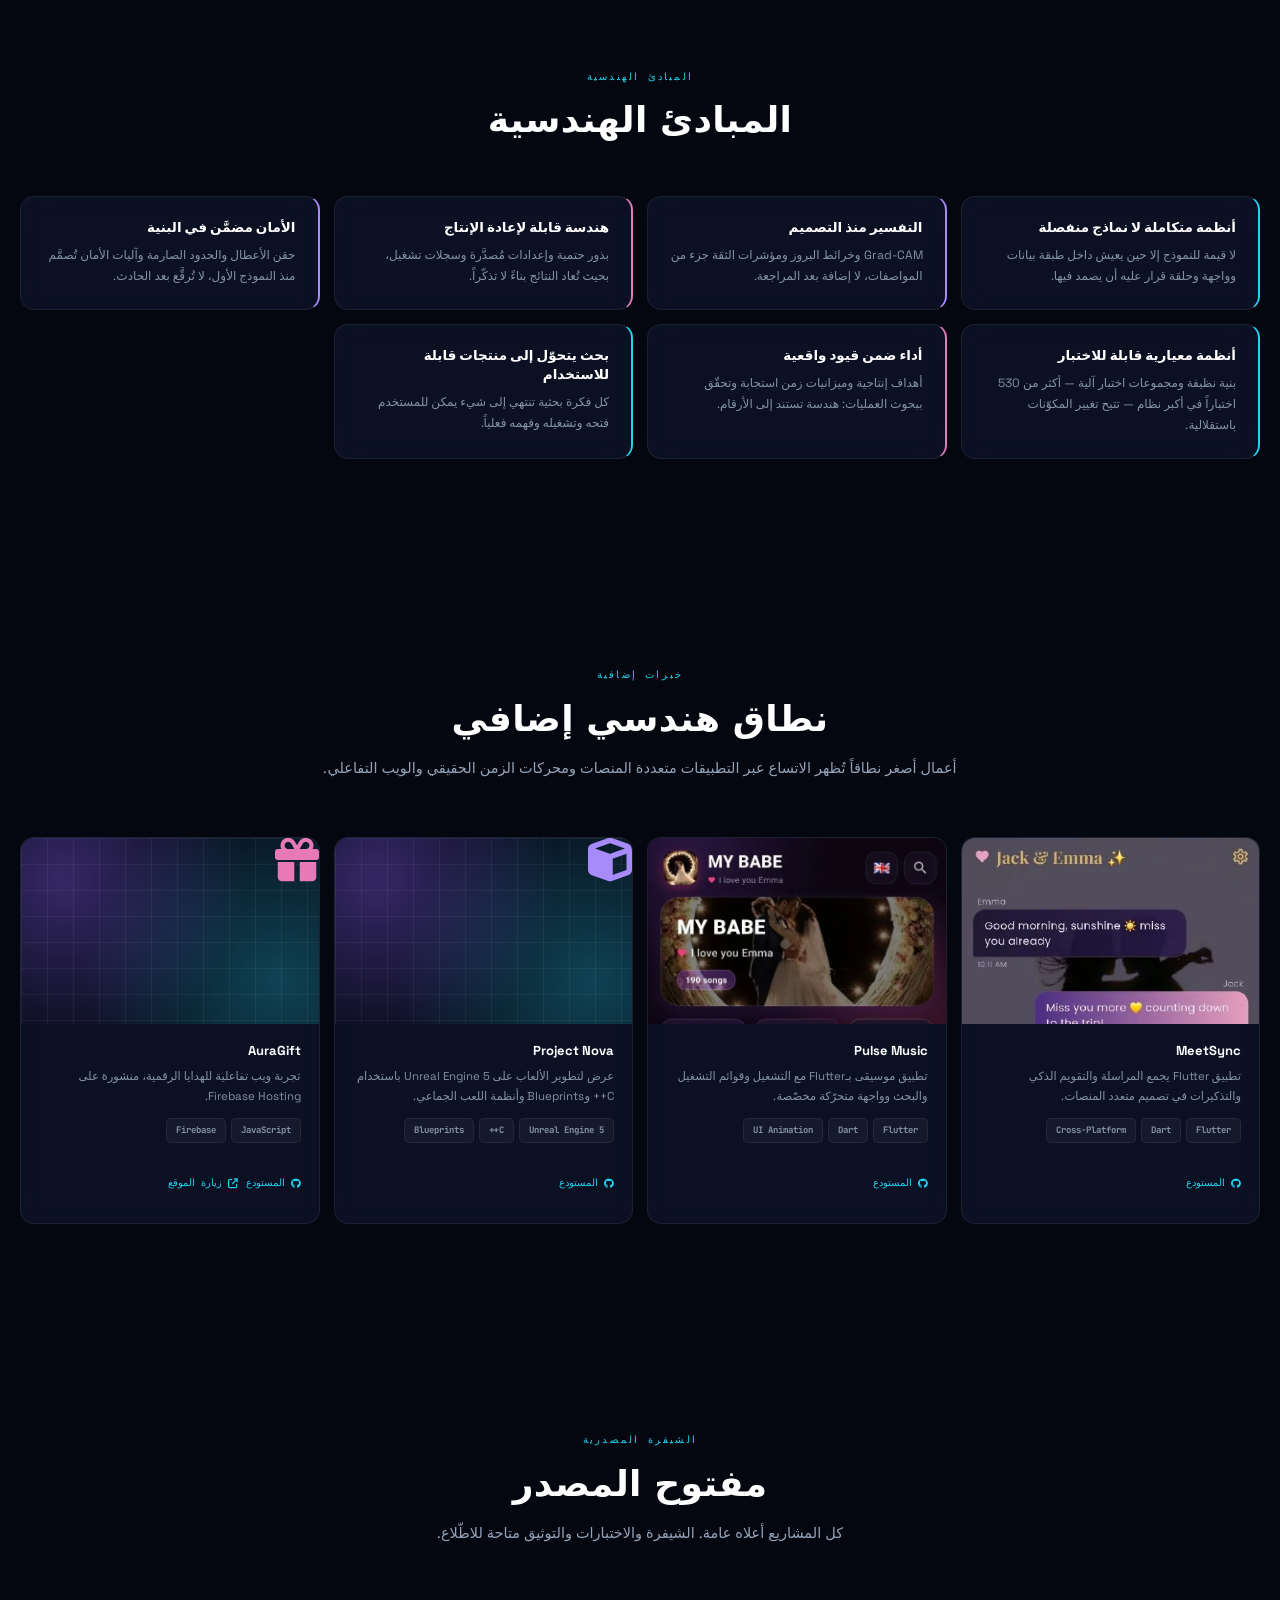
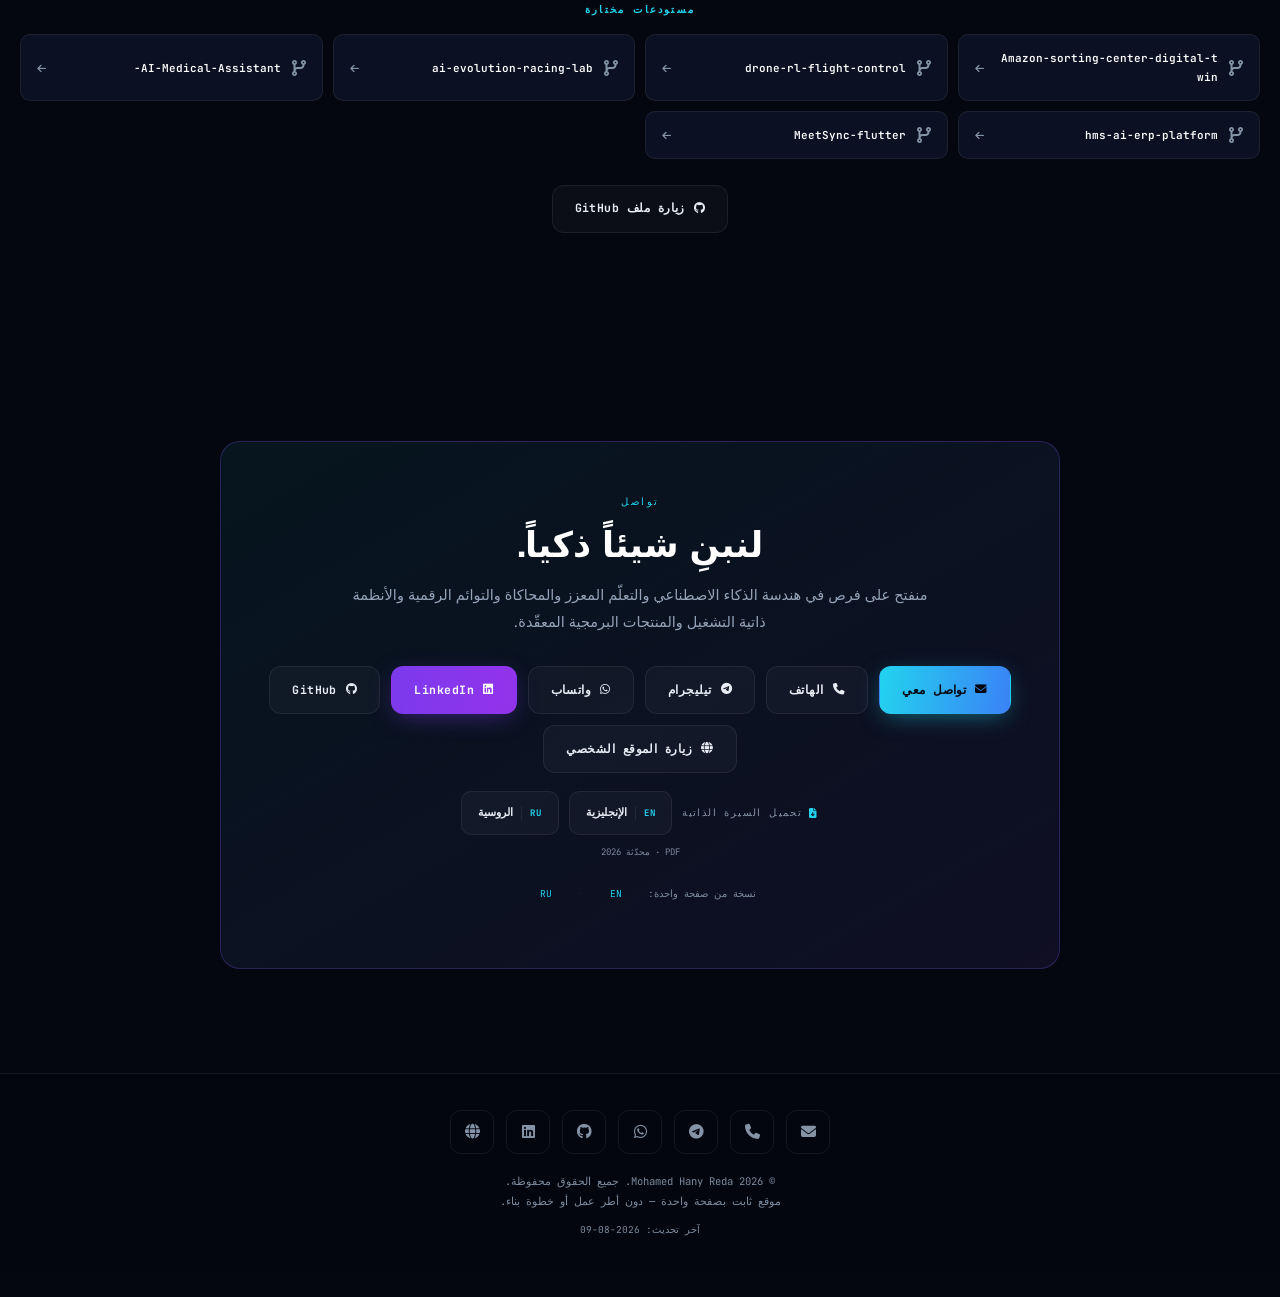
==== commit dd8b8f15: "Add client-delivery section, phone, one-page CV and freshness stamp Acts on the recruiter-perspectiv" ====
--- a/ar/index.html
+++ b/ar/index.html
@@ -42,7 +42,7 @@
 <link rel="preconnect" href="https://fonts.gstatic.com" crossorigin>
 <link href="https://fonts.googleapis.com/css2?family=Space+Grotesk:wght@300;400;500;600;700&family=Orbitron:wght@700;900&family=JetBrains+Mono:wght@400;700&display=swap" rel="stylesheet">
 <link rel="stylesheet" href="https://cdnjs.cloudflare.com/ajax/libs/font-awesome/6.4.0/css/all.min.css">
-<link rel="stylesheet" href="../assets/css/main.css?v=0e505760">
+<link rel="stylesheet" href="../assets/css/main.css?v=4ebae11d">
 </head>
 <body>
 
@@ -60,6 +60,7 @@
     </a>
     <nav class="nav-links" aria-label="Primary">
       <a href="#hero" data-i18n="nav.home">الرئيسية</a>
+      <a href="#delivery" data-i18n="deliv.eyebrow">تسليم للعملاء</a>
       <a href="#projects" data-i18n="nav.projects">المشاريع</a>
       <a href="#capabilities" data-i18n="nav.capabilities">القدرات</a>
       <a href="#process" data-i18n="nav.process">المنهجية</a>
@@ -120,6 +121,14 @@
        data-i18n-attr="aria-label:cv.aria.ru" onclick="trackContact('CV-RU')" aria-label="تحميل السيرة الذاتية بالروسية، ملف PDF">
       <span class="flag">RU</span><span data-i18n="cv.ru">الروسية</span></a>
     <span class="cv-hint" data-i18n="cv.hint">PDF · محدّثة 2026</span>
+    <span class="cv-onepage">
+      <span data-i18n="cv.onepage">نسخة من صفحة واحدة:</span>
+      <a href="../cv/cv_en_1page.pdf" download="Mohamed-Hany-Reda-CV-EN-1page.pdf"
+         data-i18n-attr="aria-label:cv.aria.en1" onclick="trackContact('CV-EN-1page')" aria-label="تحميل سيرة ذاتية من صفحة واحدة بالإنجليزية، PDF">EN</a>
+      <span class="sep" aria-hidden="true">·</span>
+      <a href="../cv/cv_ru_1page.pdf" download="Mohamed-Hany-Reda-CV-RU-1page.pdf"
+         data-i18n-attr="aria-label:cv.aria.ru1" onclick="trackContact('CV-RU-1page')" aria-label="تحميل سيرة ذاتية من صفحة واحدة بالروسية، PDF">RU</a>
+    </span>
   </div>
   <div class="scroll-hint" aria-hidden="true"><span data-i18n="hero.scroll">مرِّر للأسفل</span><span class="chev"></span></div>
 </section>
@@ -491,6 +500,66 @@
     </div>
   </div>
   <p class="impact-caveat reveal" data-i18n="impact.sub">الأرقام أدناه موثّقة في مستودعات المشاريع المرتبطة. وهي نتائج تقييم ومحاكاة للمشاريع، وليست معايير مدقّقة من جهة مستقلة.</p>
+</section>
+
+<!-- ═══ DELIVERY ═══ -->
+<section class="section" id="delivery">
+  <div class="sec-head reveal">
+    <span class="eyebrow" data-i18n="deliv.eyebrow">تسليم للعملاء</span>
+    <h2 class="sec-title" data-i18n="deliv.title">التسليم الجماعي والتجاري</h2>
+    <p class="sec-sub" data-i18n="deliv.sub">أعمال سُلّمت لجهات عمل وعملاء يدفعون، وتشمل المشاريع التي قدت فيها الفريق وتوليت الميزانية. الأعمال التجارية ليس لها مستودعات عامة.</p>
+  </div>
+  <div class="deliv-grid">
+
+    <article class="deliv card reveal">
+      <p class="deliv-kicker" data-i18n="d1.kicker">قائد تقني للمشروع</p>
+      <h3 class="deliv-title" data-i18n="d1.title">نظام لوجستي بالذكاء الاصطناعي</h3>
+      <p class="deliv-desc" data-i18n="d1.desc">قدت فريقاً من 10 أشخاص في بناء نظام لوجستي بخصائص ذكاء اصطناعي. خططت مراحل التسليم، وقسّمت المهام ووزّعتها على الفريق، وتابعت الجدول والجودة والتنفيذ التقني، وشاركت بنفسي في الوحدات الحرجة لضمان استمرار التطوير.</p>
+      <div class="deliv-metrics">
+        <div class="deliv-m"><b>10</b><span data-i18n="d1.m1">حجم الفريق</span></div>
+        <div class="deliv-m"><b>13,000 USD</b><span data-i18n="d1.m2">الميزانية</span></div>
+        <div class="deliv-m"><b data-i18n="d1.m3v">11 شهراً</b><span data-i18n="d1.m3">المدة</span></div>
+      </div>
+      <div class="deliv-foot">
+        <span class="deliv-note"><i class="fa-solid fa-lock" aria-hidden="true"></i><span data-i18n="deliv.noRepo">عمل لعميل — بدون مستودع عام</span></span>
+      </div>
+    </article>
+
+    <article class="deliv card reveal" data-d="1">
+      <p class="deliv-kicker" data-i18n="d2.kicker">قائد تقني للمشروع / مطوّر Full-Stack</p>
+      <h3 class="deliv-title" data-i18n="d2.title">منتج HMS المؤسسي على الويب</h3>
+      <p class="deliv-desc" data-i18n="d2.desc">قدت فريقاً من 8 أشخاص في تسليم منتج ويب مؤسسي مع المشاركة في التطوير. توليت ميزانية المشروع بالكامل — تخطيط الإنفاق وتوزيعه وصرف مستحقات الفريق — وأوصلت المشروع إلى الاكتمال.</p>
+      <div class="deliv-metrics">
+        <div class="deliv-m"><b>8</b><span data-i18n="d2.m1">حجم الفريق</span></div>
+        <div class="deliv-m"><b>10,000 USD</b><span data-i18n="d2.m2">الميزانية</span></div>
+        <div class="deliv-m"><b data-i18n="d2.m3v">6 أشهر</b><span data-i18n="d2.m3">المدة</span></div>
+      </div>
+      <div class="deliv-foot">
+        <span class="deliv-note"><i class="fa-solid fa-lock" aria-hidden="true"></i><span data-i18n="deliv.noRepo">عمل لعميل — بدون مستودع عام</span></span>
+      </div>
+    </article>
+
+    <article class="deliv card reveal" data-d="2">
+      <p class="deliv-kicker" data-i18n="d3.kicker">مطوّر Full-Stack / مالك تقني</p>
+      <h3 class="deliv-title" data-i18n="d3.title">منصة HMS على الويب — جارية</h3>
+      <p class="deliv-desc" data-i18n="d3.desc">المالك الوحيد للمنتج الإلكتروني المؤسسي للشركة منذ يناير 2024: جمع المتطلبات مباشرةً من أصحاب المصلحة الداخليين، والقرارات المعمارية، والواجهة والخلفية، والتكامل مع الأنظمة الداخلية، وإصدار كل تحديث في موعده.</p>
+      <div class="tags"><span class="tag">HTML5</span><span class="tag">CSS3</span><span class="tag">JavaScript</span><span class="tag">Backend</span><span class="tag">Git</span></div>
+      <div class="deliv-foot">
+        <span class="deliv-note"><i class="fa-solid fa-lock" aria-hidden="true"></i><span data-i18n="deliv.noRepo">عمل لعميل — بدون مستودع عام</span></span>
+      </div>
+    </article>
+
+    <article class="deliv card reveal" data-d="3">
+      <p class="deliv-kicker" data-i18n="d4.kicker">مطوّر Full-Stack / مسؤول تسليم المنتج</p>
+      <h3 class="deliv-title" data-i18n="d4.title">AuraGift — منصة تجارة إلكترونية عاملة</h3>
+      <p class="deliv-desc" data-i18n="d4.desc">أتولّى الجانب العميلي وتجربة المستخدم لمنصة هدايا رقمية متميزة في بيئة الإنتاج. بنيت الواجهة وطبقة تجربة المستخدم، وأنشأت عملية نشر متكررة على Firebase Hosting تُصدر التحديثات دون توقّف.</p>
+      <div class="tags"><span class="tag">HTML5</span><span class="tag">CSS3</span><span class="tag">JavaScript</span><span class="tag">UX/UI</span><span class="tag">Firebase Hosting</span></div>
+      <div class="deliv-foot">
+        <a class="btn btn-ghost btn-sm" href="https://auragift.web.app" target="_blank" rel="noopener" onclick="trackContact('AuraGift-Delivery')"><i class="fa-solid fa-arrow-up-right-from-square" aria-hidden="true"></i><span data-i18n="d4.live">زيارة الموقع</span></a>
+      </div>
+    </article>
+
+  </div>
 </section>
 
 <!-- ═══ PROJECTS ═══ -->
@@ -854,6 +923,8 @@
     <p class="contact-text" data-i18n="contact.text">منفتح على فرص في هندسة الذكاء الاصطناعي والتعلّم المعزز والمحاكاة والتوائم الرقمية والأنظمة ذاتية التشغيل والمنتجات البرمجية المعقّدة.</p>
     <div class="contact-btns">
       <a class="btn btn-primary" href="mailto:developeractionobject@gmail.com" onclick="trackContact('Email')"><i class="fa-solid fa-envelope" aria-hidden="true"></i><span data-i18n="contact.cta">تواصل معي</span></a>
+      <a class="btn btn-ghost" href="tel:+79969382354"
+         data-i18n-attr="aria-label:contact.aria.phone" onclick="trackContact('Phone')" aria-label="الاتصال على ‎+7 996 938 2354"><i class="fa-solid fa-phone" aria-hidden="true"></i><span data-i18n="contact.phone">الهاتف</span></a>
       <a class="btn btn-ghost" href="https://t.me/Hany_230" target="_blank" rel="noopener me"
          data-i18n-attr="aria-label:contact.aria.telegram" onclick="trackContact('Telegram')" aria-label="التواصل عبر تيليجرام، ‎@Hany_230"><i class="fa-brands fa-telegram" aria-hidden="true"></i><span data-i18n="contact.telegram">تيليجرام</span></a>
       <a class="btn btn-ghost" href="https://wa.me/79969382354" target="_blank" rel="noopener"
@@ -871,6 +942,14 @@
        data-i18n-attr="aria-label:cv.aria.ru" onclick="trackContact('CV-RU')" aria-label="تحميل السيرة الذاتية بالروسية، ملف PDF">
       <span class="flag">RU</span><span data-i18n="cv.ru">الروسية</span></a>
     <span class="cv-hint" data-i18n="cv.hint">PDF · محدّثة 2026</span>
+    <span class="cv-onepage">
+      <span data-i18n="cv.onepage">نسخة من صفحة واحدة:</span>
+      <a href="../cv/cv_en_1page.pdf" download="Mohamed-Hany-Reda-CV-EN-1page.pdf"
+         data-i18n-attr="aria-label:cv.aria.en1" onclick="trackContact('CV-EN-1page')" aria-label="تحميل سيرة ذاتية من صفحة واحدة بالإنجليزية، PDF">EN</a>
+      <span class="sep" aria-hidden="true">·</span>
+      <a href="../cv/cv_ru_1page.pdf" download="Mohamed-Hany-Reda-CV-RU-1page.pdf"
+         data-i18n-attr="aria-label:cv.aria.ru1" onclick="trackContact('CV-RU-1page')" aria-label="تحميل سيرة ذاتية من صفحة واحدة بالروسية، PDF">RU</a>
+    </span>
   </div>
   </div>
 </section>
@@ -880,6 +959,7 @@
 <footer>
   <div class="foot-social">
     <a href="mailto:developeractionobject@gmail.com" data-i18n-attr="aria-label:contact.email" aria-label="البريد الإلكتروني" onclick="trackContact('Email-Footer')"><i class="fa-solid fa-envelope" aria-hidden="true"></i></a>
+    <a href="tel:+79969382354" data-i18n-attr="aria-label:contact.aria.phone" onclick="trackContact('Phone-Footer')" aria-label="الاتصال على ‎+7 996 938 2354"><i class="fa-solid fa-phone" aria-hidden="true"></i></a>
     <a href="https://t.me/Hany_230" target="_blank" rel="noopener me" data-i18n-attr="aria-label:contact.aria.telegram" onclick="trackContact('Telegram-Footer')" aria-label="التواصل عبر تيليجرام، ‎@Hany_230"><i class="fa-brands fa-telegram" aria-hidden="true"></i></a>
     <a href="https://wa.me/79969382354" target="_blank" rel="noopener" data-i18n-attr="aria-label:contact.aria.whatsapp" onclick="trackContact('WhatsApp-Footer')" aria-label="التواصل عبر واتساب، ‎+7 996 938 2354"><i class="fa-brands fa-whatsapp" aria-hidden="true"></i></a>
     <a href="https://github.com/Hany15" target="_blank" rel="noopener" data-i18n-attr="aria-label:contact.github" aria-label="GitHub" onclick="trackContact('GitHub-Footer')"><i class="fa-brands fa-github" aria-hidden="true"></i></a>
@@ -887,6 +967,7 @@
     <a href="https://hany15.github.io/Hany-Reda-Portfolio/" target="_blank" rel="noopener" data-i18n-attr="aria-label:contact.portfolio" aria-label="زيارة الموقع الشخصي"><i class="fa-solid fa-globe" aria-hidden="true"></i></a>
   </div>
   <p class="foot-copy">&copy; 2026 Mohamed Hany Reda. <span data-i18n="footer.rights">جميع الحقوق محفوظة.</span><br><span data-i18n="footer.built">موقع ثابت بصفحة واحدة — دون أطر عمل أو خطوة بناء.</span></p>
+  <p class="foot-updated"><span data-i18n="footer.updated">آخر تحديث</span>: <time datetime="2026-08-09">2026-08-09</time></p>
 </footer>
 
 <!-- ═══ PROJECT MODAL ═══ -->
@@ -894,7 +975,7 @@
   <div class="modal" id="modal" role="dialog" aria-modal="true" aria-labelledby="modal-title"></div>
 </div>
 
-<script src="../assets/js/i18n.js?v=9f5ee755"></script>
+<script src="../assets/js/i18n.js?v=1205b0e8"></script>
 <script src="../assets/js/main.js?v=619307e3"></script>
 </body>
 </html>
--- a/assets/css/main.css
+++ b/assets/css/main.css
@@ -798,3 +798,40 @@
 }
 .avail-card p{font-size:12px;color:var(--dim);line-height:1.85;}
 .avail-card .bg-h{color:var(--green);border-color:rgba(52,211,153,.2);}
+
+/* ── COMMERCIAL / TEAM DELIVERY ────────────────────────────────────────── */
+.deliv-grid{display:grid;grid-template-columns:repeat(auto-fit,minmax(min(100%,420px),1fr));gap:16px;}
+.deliv{padding:clamp(20px,2.6vw,26px);display:flex;flex-direction:column;border-top:2px solid var(--amber);}
+.deliv:nth-child(2){border-top-color:var(--violet);}
+.deliv:nth-child(3){border-top-color:var(--cyan);}
+.deliv:nth-child(4){border-top-color:var(--pink);}
+.deliv-kicker{font-family:var(--mono);font-size:9.5px;letter-spacing:.14em;text-transform:uppercase;color:var(--amber);margin-bottom:8px;}
+.deliv:nth-child(2) .deliv-kicker{color:var(--violet);}
+.deliv:nth-child(3) .deliv-kicker{color:var(--cyan);}
+.deliv:nth-child(4) .deliv-kicker{color:var(--pink);}
+.deliv-title{font-family:var(--display);font-weight:900;font-size:clamp(14px,2vw,17px);color:#fff;line-height:1.3;margin-bottom:10px;}
+.deliv-desc{font-size:12.5px;color:var(--dim);line-height:1.8;margin-bottom:16px;flex:1;}
+.deliv-metrics{display:flex;flex-wrap:wrap;gap:8px;margin-bottom:14px;}
+.deliv-m{background:rgba(255,255,255,.03);border:1px solid var(--border);border-radius:10px;padding:9px 13px;min-width:92px;}
+.deliv-m b{display:block;font-family:var(--display);font-weight:900;font-size:15px;line-height:1.2;color:#fff;}
+.deliv-m span{display:block;font-family:var(--mono);font-size:8px;letter-spacing:.06em;text-transform:uppercase;color:var(--muted);margin-top:3px;}
+.deliv-foot{display:flex;flex-wrap:wrap;align-items:center;gap:10px;margin-top:auto;}
+.deliv-note{font-family:var(--mono);font-size:9.5px;color:var(--muted-soft);display:inline-flex;align-items:center;gap:6px;min-height:44px;}
+.deliv-note i{color:var(--muted);}
+
+/* footer freshness stamp */
+.foot-updated{font-family:var(--mono);font-size:9.5px;color:var(--muted-soft);margin-top:10px;}
+
+/* one-page CV links, secondary to the full-CV buttons */
+.cv-onepage{
+  width:100%;display:flex;flex-wrap:wrap;align-items:center;justify-content:center;
+  gap:4px 10px;margin-top:2px;
+  font-family:var(--mono);font-size:9.5px;color:var(--muted-soft);
+}
+.cv-onepage a{
+  display:inline-flex;align-items:center;justify-content:center;
+  min-height:44px;min-width:44px;padding-inline:6px;
+  color:var(--cyan);text-decoration:none;
+}
+.cv-onepage a:hover{text-decoration:underline;}
+.cv-onepage .sep{color:var(--border);}
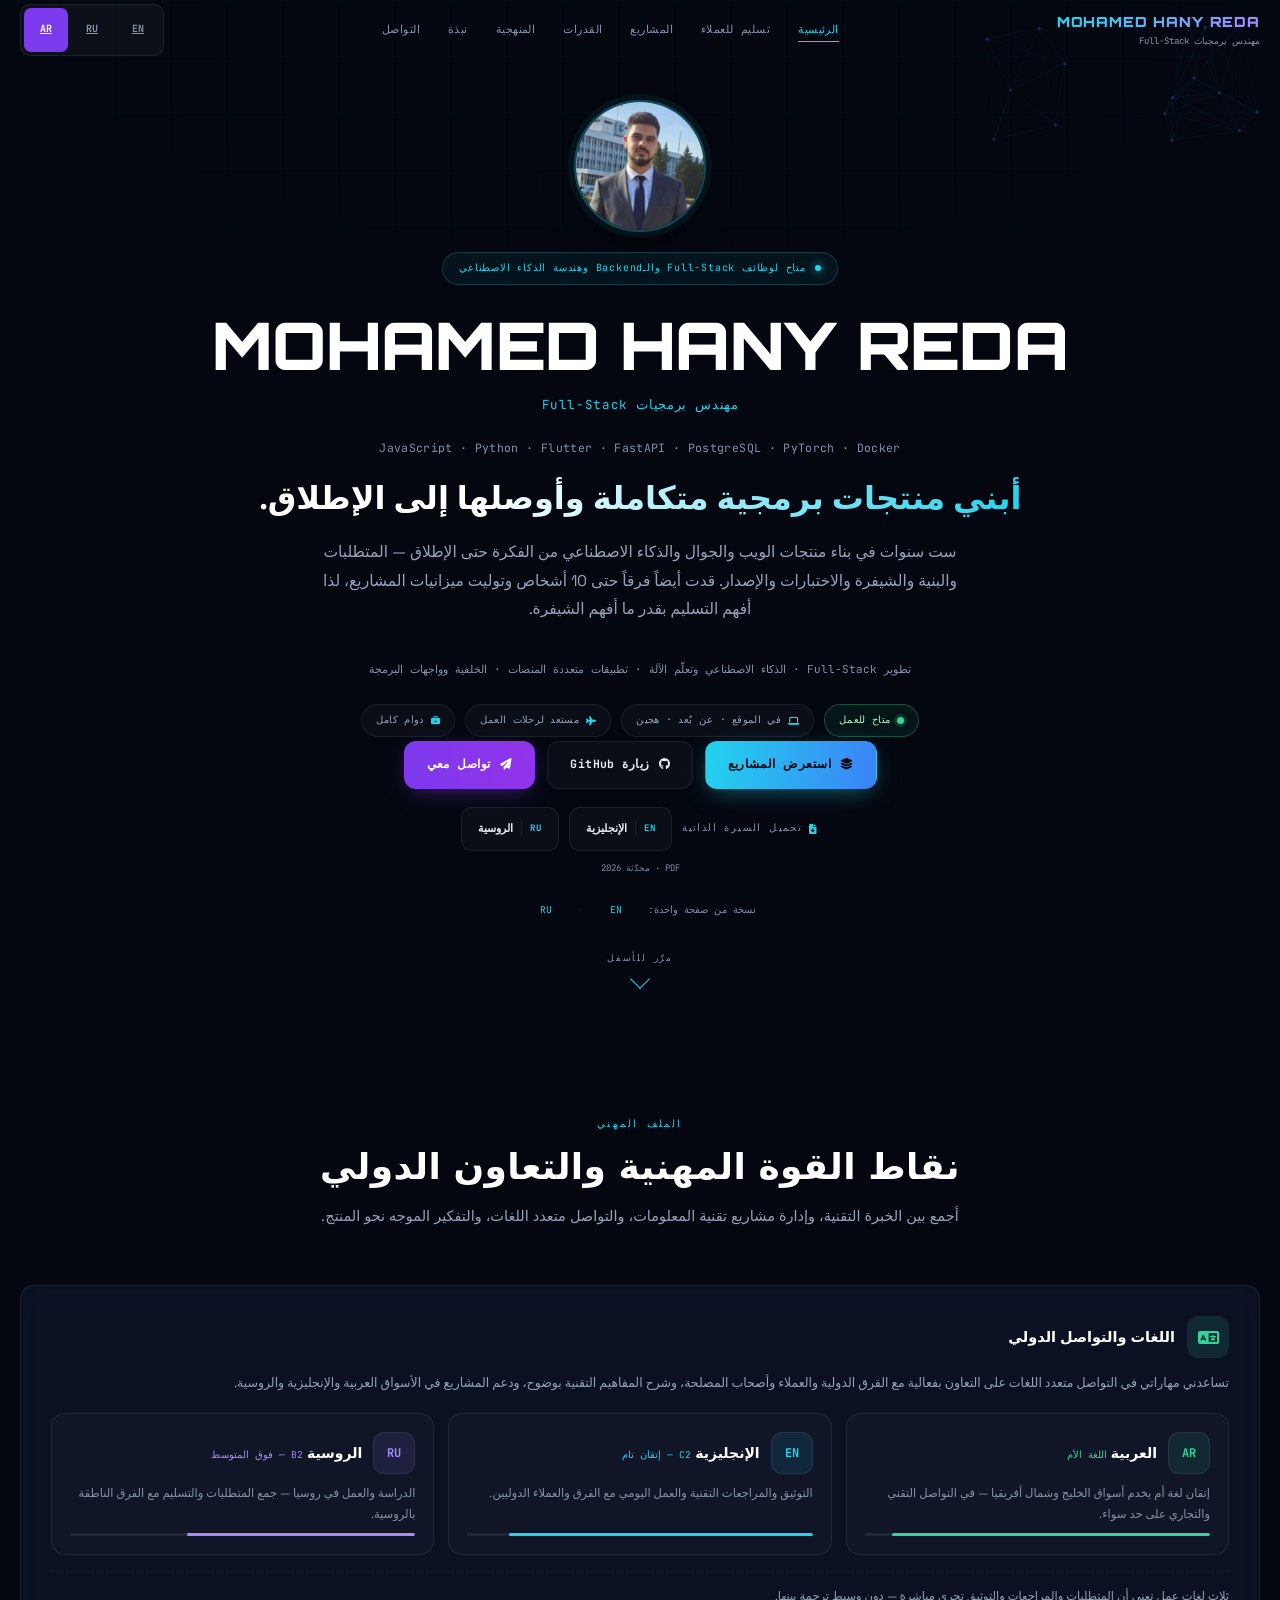
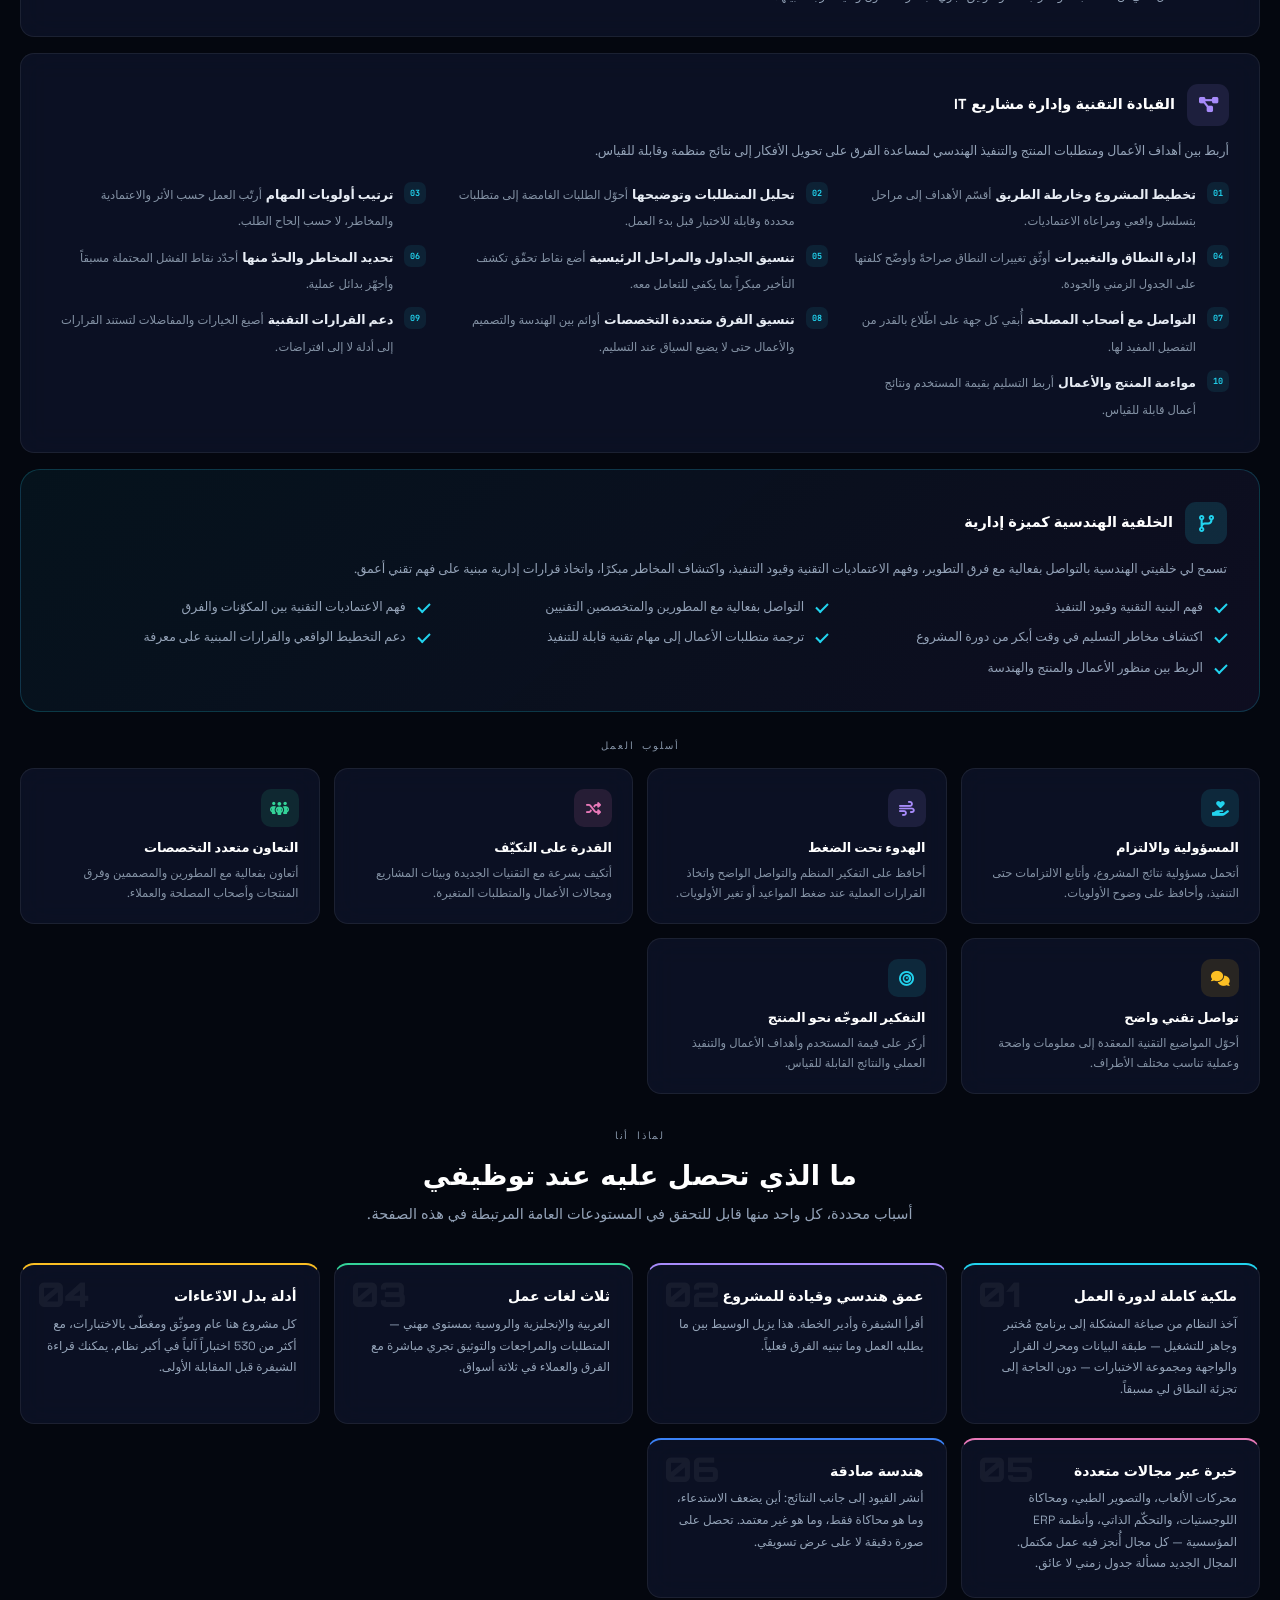
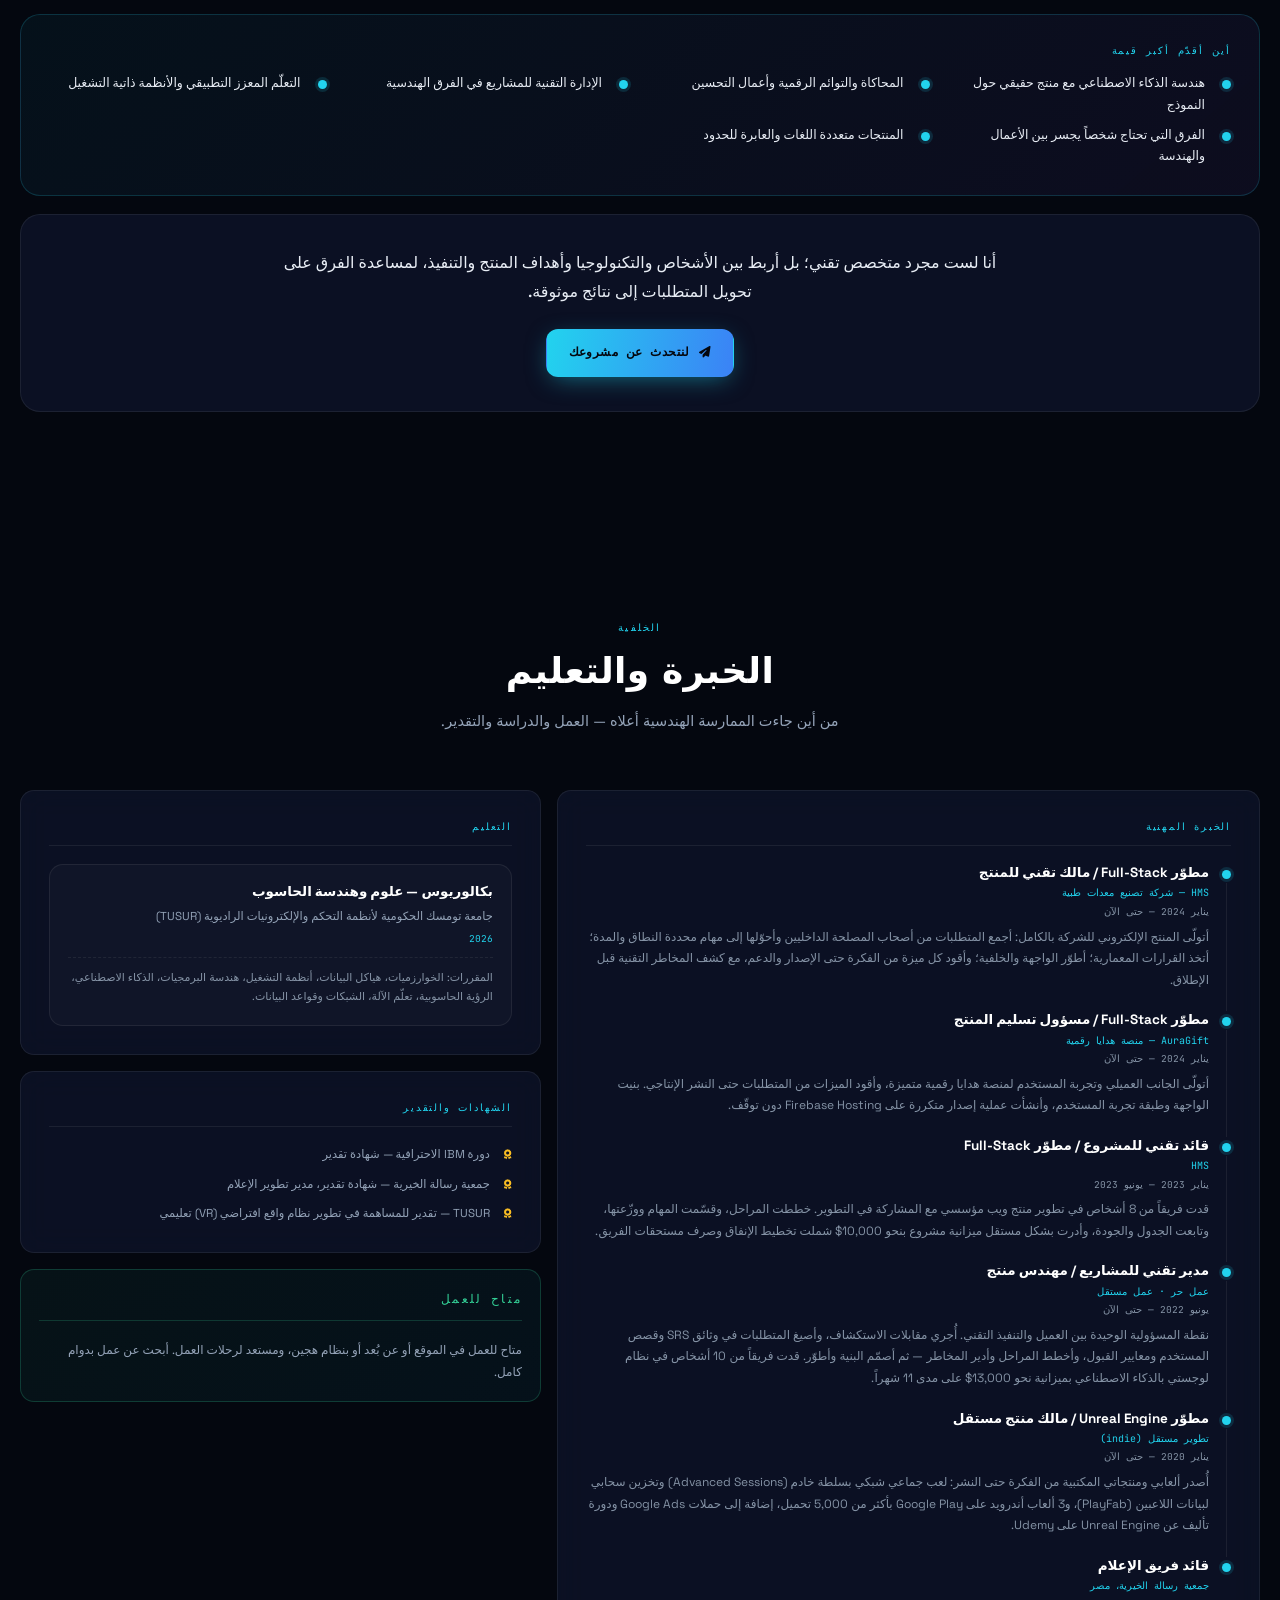
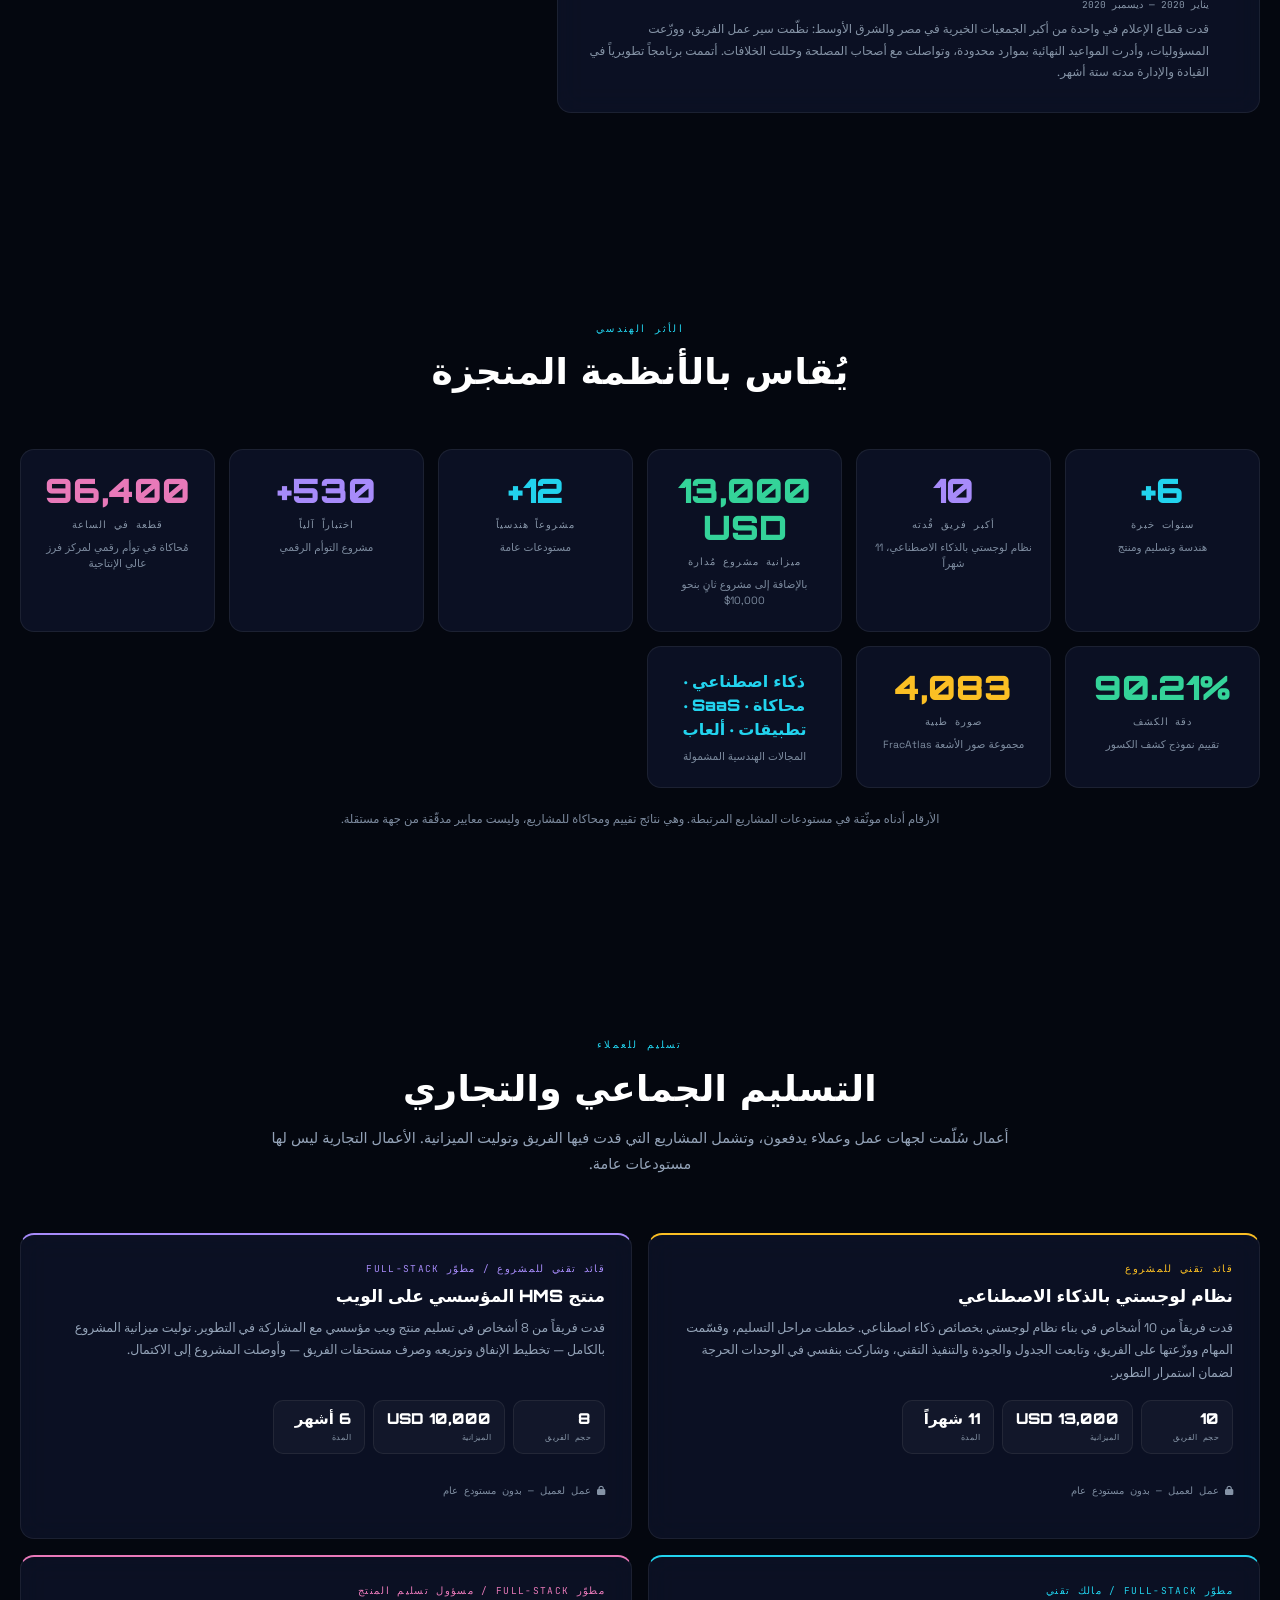
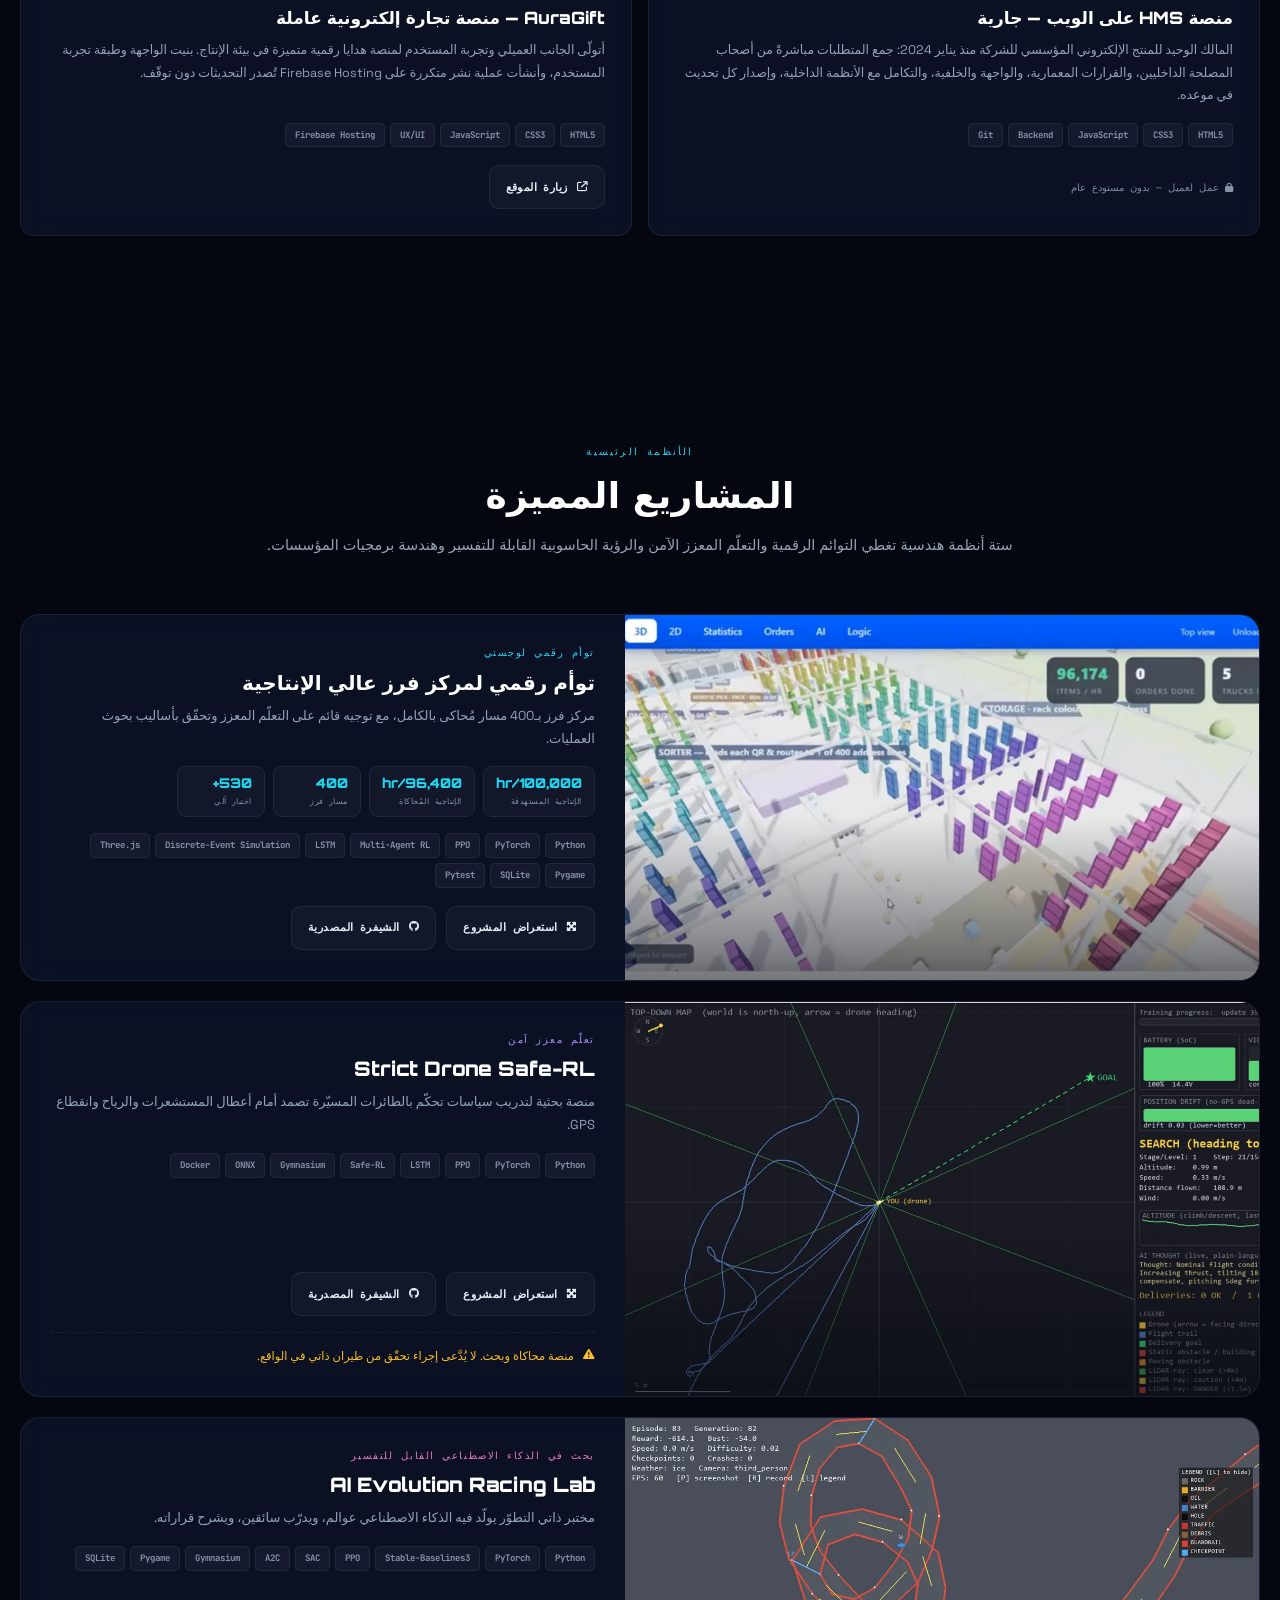
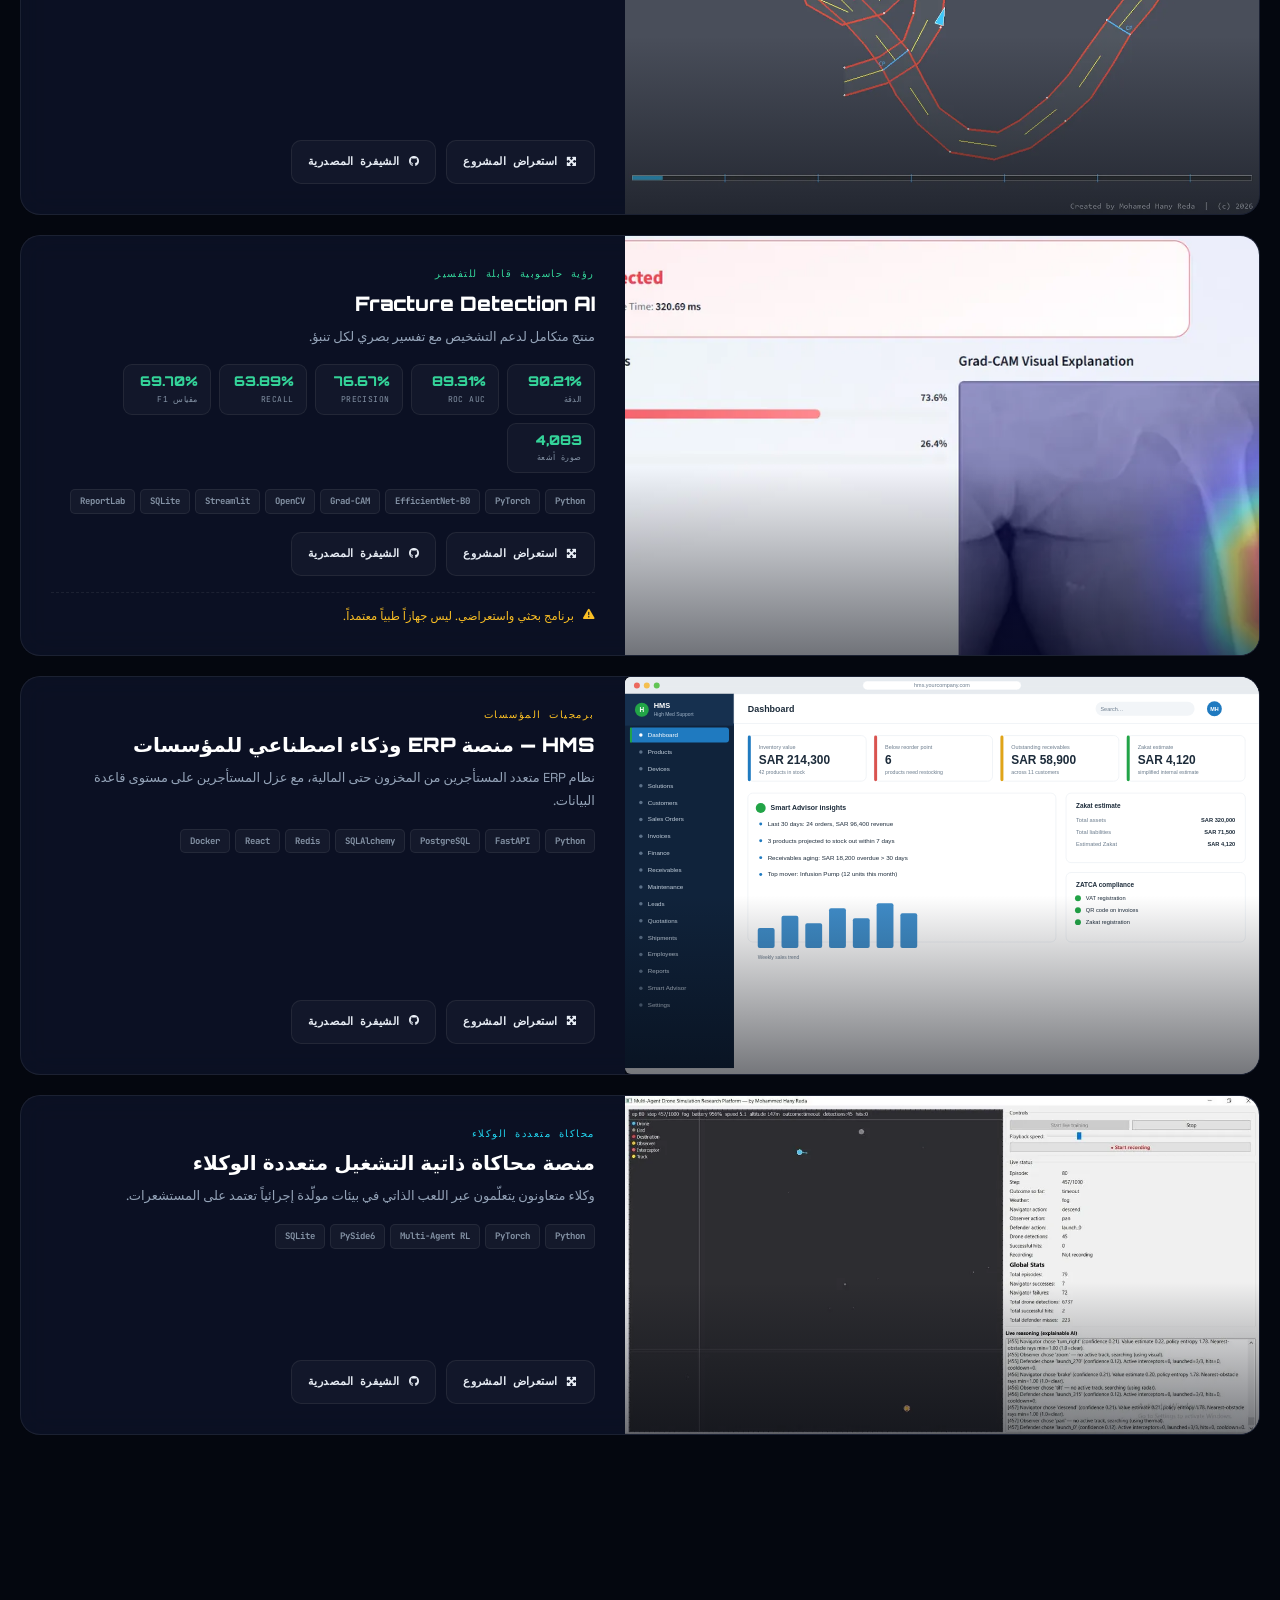
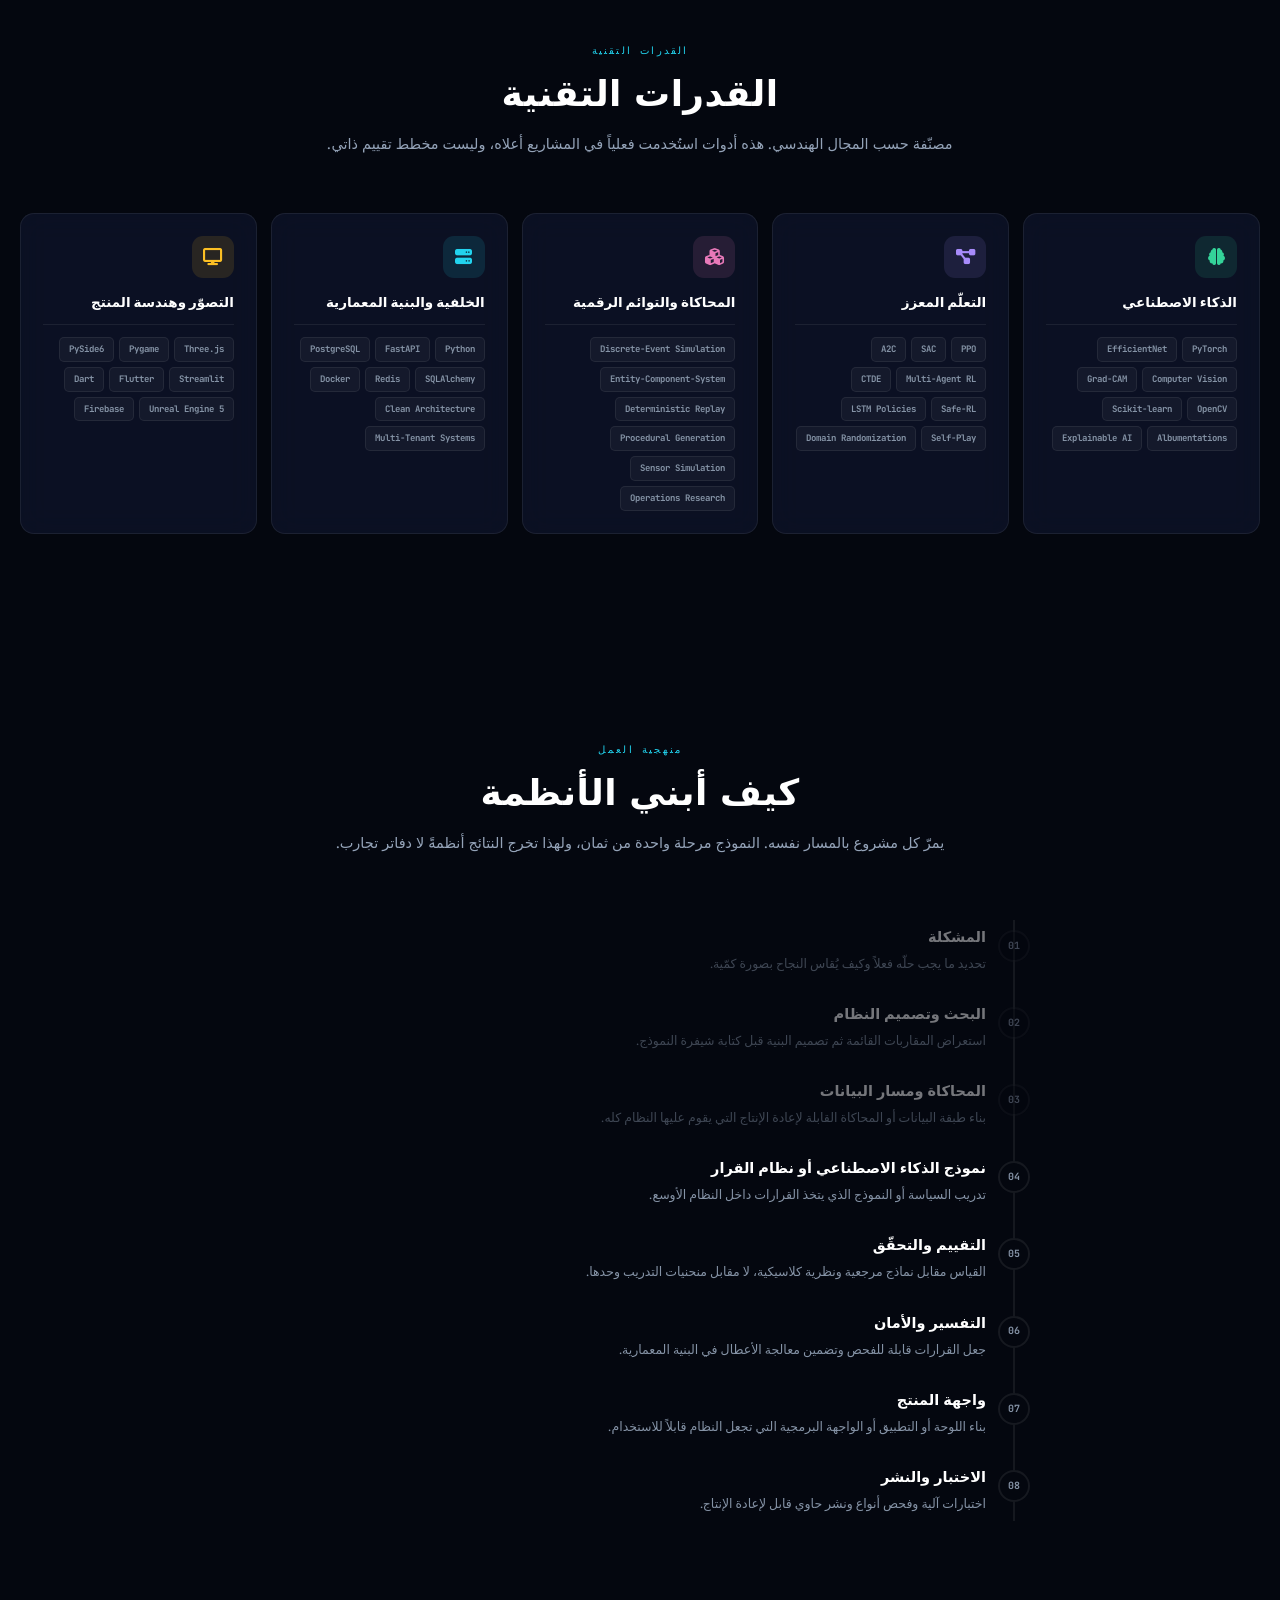
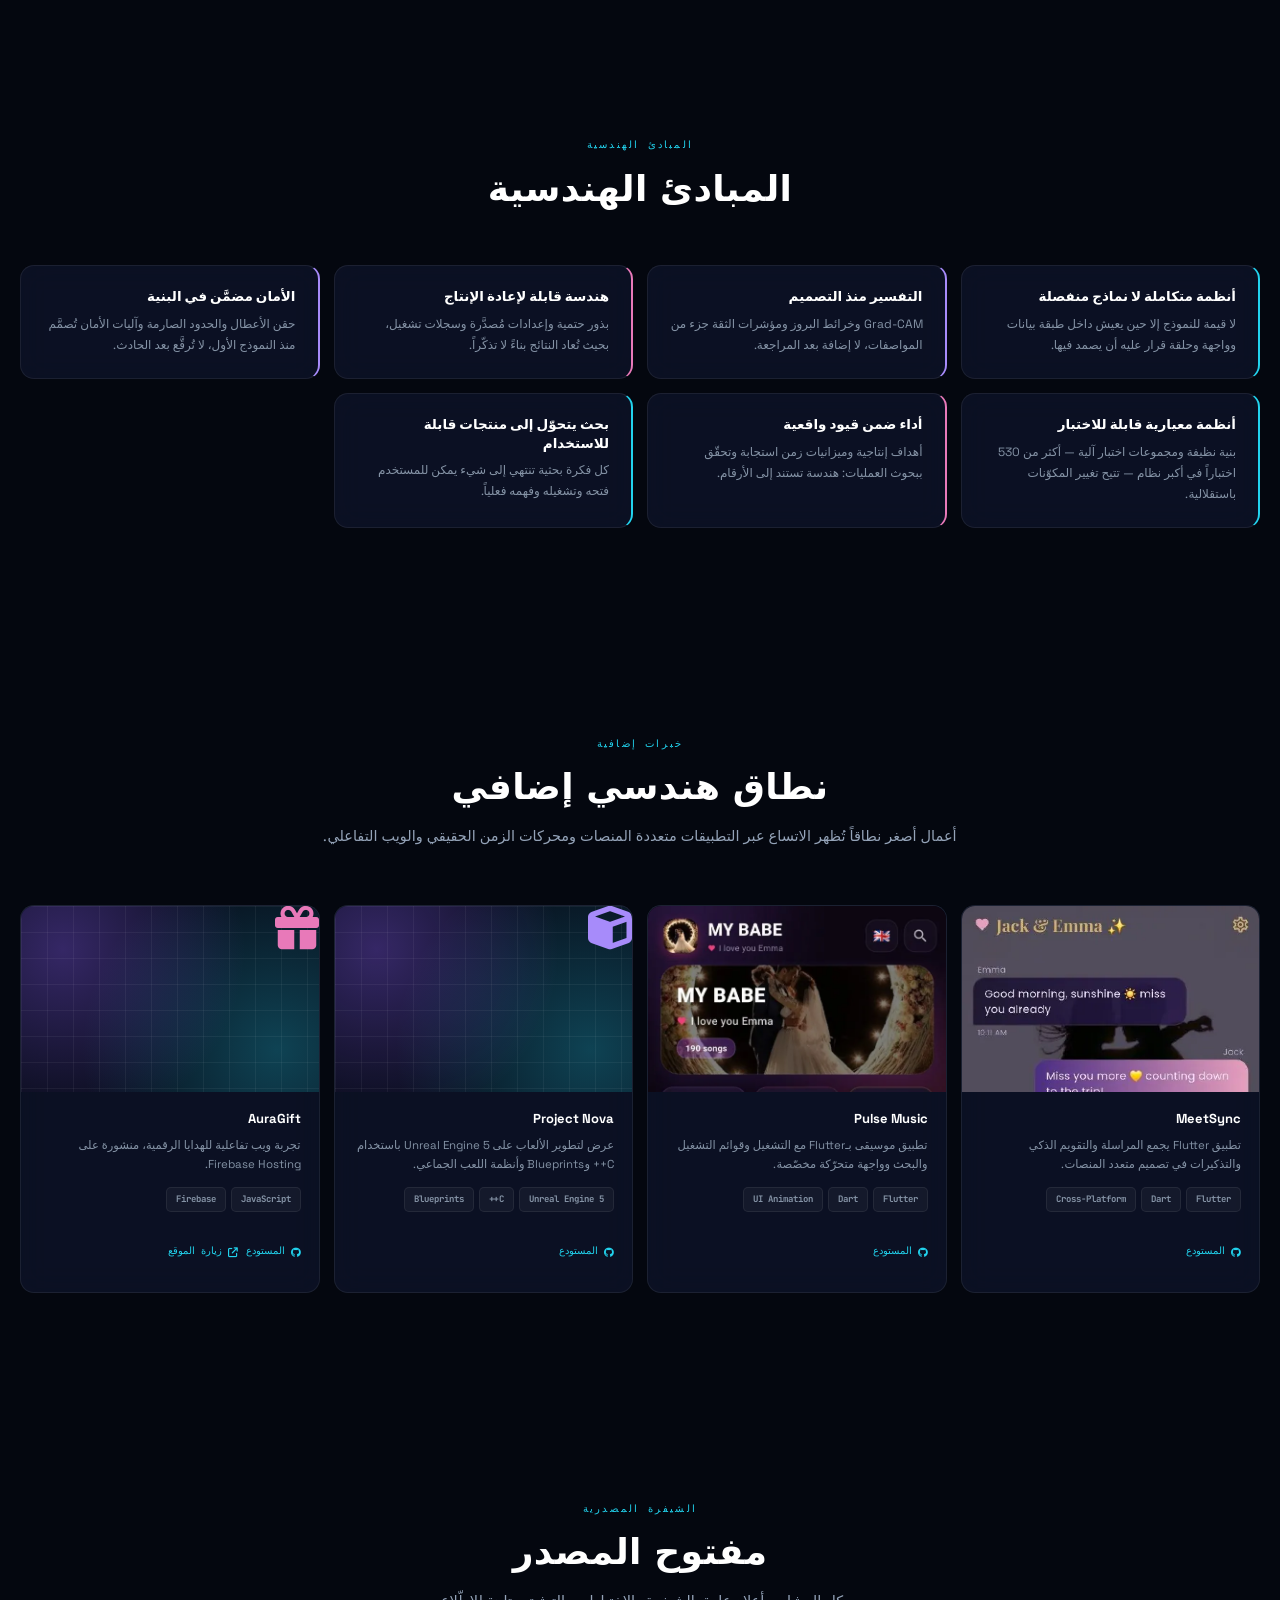
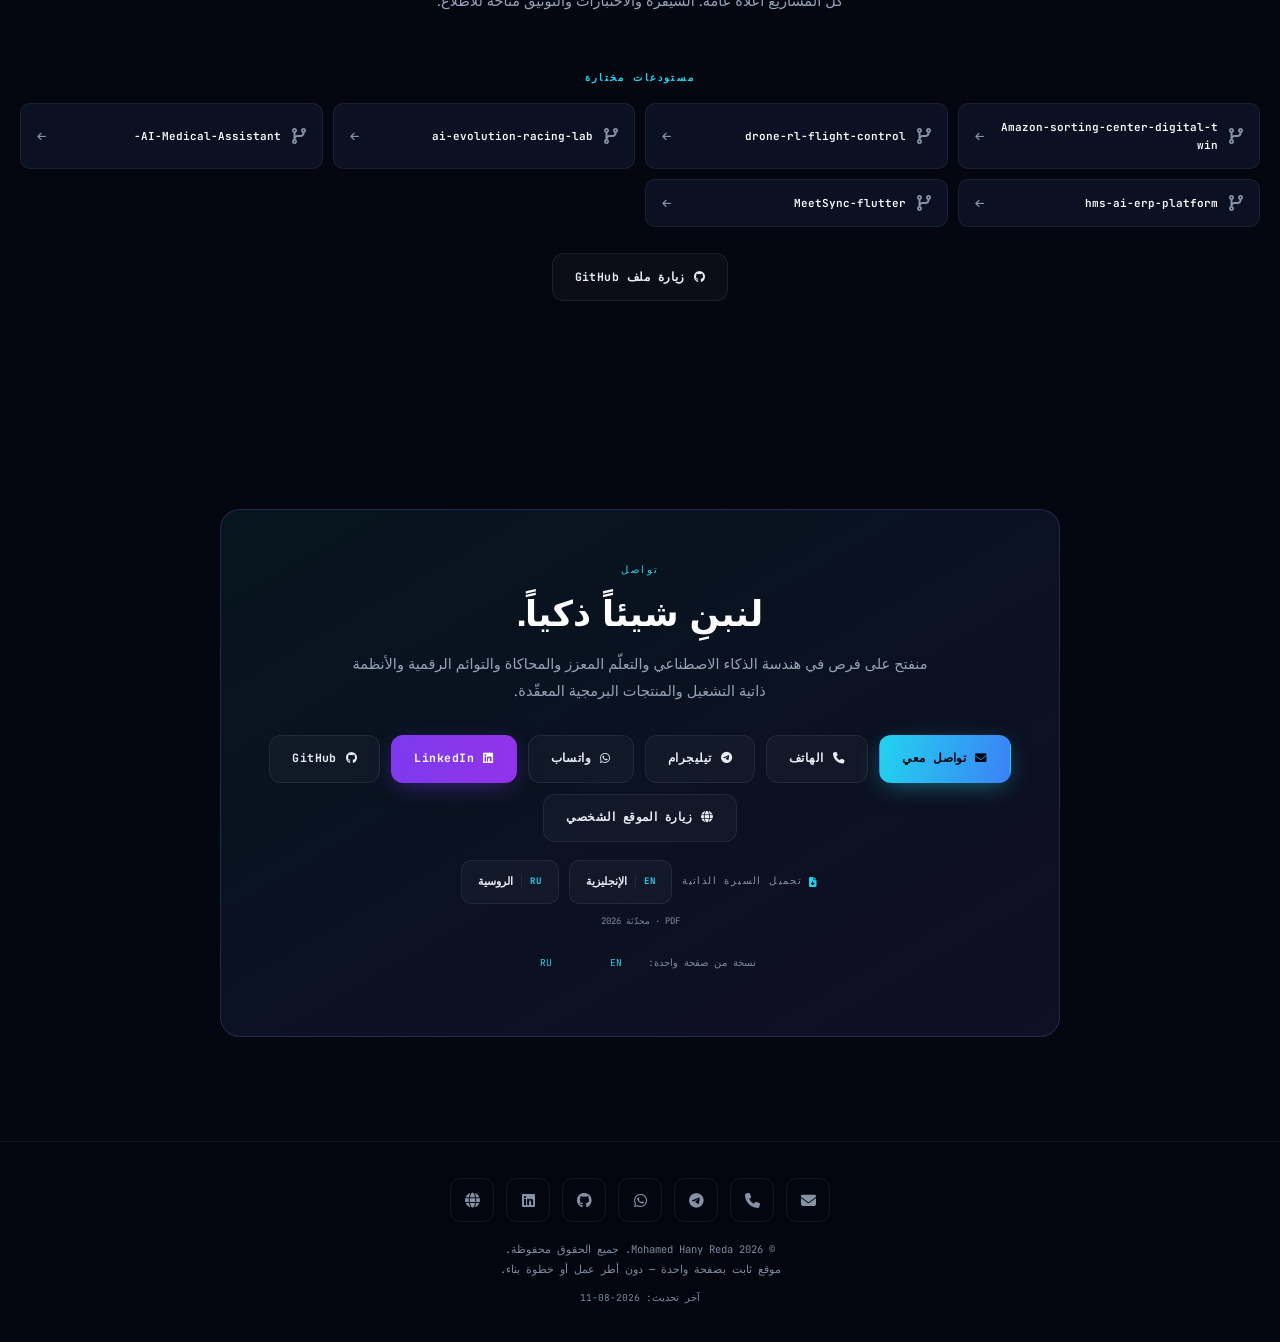
==== commit c5d4f767: "Reposition as Full-Stack Software Engineer The previous headline was "Technical IT Project Manager |" ====
--- a/ar/index.html
+++ b/ar/index.html
@@ -3,8 +3,8 @@
 <head>
 <meta charset="UTF-8">
 <meta name="viewport" content="width=device-width, initial-scale=1, viewport-fit=cover">
-<title>محمد هاني رضا | مهندس ذكاء اصطناعي وبرمجيات</title>
-<meta name="description" content="مهندس ذكاء اصطناعي وبرمجيات متخصص في التعلّم المعزز والمحاكاة والتوأم الرقمي والأنظمة ذاتية التشغيل والذكاء الاصطناعي القابل للتفسير وهندسة البرمجيات الإنتاجية.">
+<title>محمد هاني رضا | مهندس برمجيات Full-Stack</title>
+<meta name="description" content="مهندس برمجيات Full-Stack بخبرة تتجاوز 6 سنوات في بناء منتجات الويب والجوال والذكاء الاصطناعي من الفكرة حتى الإطلاق — JavaScript وPython وFlutter وFastAPI وPostgreSQL وPyTorch. قاد فرقاً حتى 10 أشخاص.">
 <meta name="author" content="Mohamed Hany Reda">
 <link rel="canonical" href="https://hany15.github.io/Hany-Reda-Portfolio/ar/">
 
@@ -16,19 +16,19 @@
 <meta property="og:locale:alternate" content="ru_RU">
 <meta property="og:type" content="website">
 <meta property="og:url" content="https://hany15.github.io/Hany-Reda-Portfolio/ar/">
-<meta property="og:title" content="محمد هاني رضا | مهندس ذكاء اصطناعي وبرمجيات">
-<meta property="og:description" content="مهندس ذكاء اصطناعي وبرمجيات متخصص في التعلّم المعزز والمحاكاة والتوأم الرقمي والأنظمة ذاتية التشغيل والذكاء الاصطناعي القابل للتفسير وهندسة البرمجيات الإنتاجية.">
+<meta property="og:title" content="محمد هاني رضا | مهندس برمجيات Full-Stack">
+<meta property="og:description" content="مهندس برمجيات Full-Stack بخبرة تتجاوز 6 سنوات في بناء منتجات الويب والجوال والذكاء الاصطناعي من الفكرة حتى الإطلاق — JavaScript وPython وFlutter وFastAPI وPostgreSQL وPyTorch. قاد فرقاً حتى 10 أشخاص.">
 <meta property="og:image" content="https://hany15.github.io/Hany-Reda-Portfolio/assets/img/og-ar.png">
 <meta property="og:image:width" content="1200">
 <meta property="og:image:height" content="630">
 <meta property="og:image:alt" content="صورة شخصية لمحمد هاني رضا">
 <meta property="og:locale" content="ar_SA">
 <meta name="twitter:card" content="summary_large_image">
-<meta name="twitter:title" content="محمد هاني رضا | مهندس ذكاء اصطناعي وبرمجيات">
-<meta name="twitter:description" content="مهندس ذكاء اصطناعي وبرمجيات متخصص في التعلّم المعزز والمحاكاة والتوأم الرقمي والأنظمة ذاتية التشغيل والذكاء الاصطناعي القابل للتفسير وهندسة البرمجيات الإنتاجية.">
+<meta name="twitter:title" content="محمد هاني رضا | مهندس برمجيات Full-Stack">
+<meta name="twitter:description" content="مهندس برمجيات Full-Stack بخبرة تتجاوز 6 سنوات في بناء منتجات الويب والجوال والذكاء الاصطناعي من الفكرة حتى الإطلاق — JavaScript وPython وFlutter وFastAPI وPostgreSQL وPyTorch. قاد فرقاً حتى 10 أشخاص.">
 <meta name="twitter:image" content="https://hany15.github.io/Hany-Reda-Portfolio/assets/img/og-ar.png">
 <meta name="theme-color" content="#04070f">
-<script type="application/ld+json" id="jsonld">[{"@context":"https://schema.org","@type":"Person","@id":"https://hany15.github.io/Hany-Reda-Portfolio/#person","name":"Mohamed Hany Reda","alternateName":["Мохамед Хани Реда","محمد هاني رضا"],"jobTitle":"مدير تقني لمشاريع تكنولوجيا المعلومات | مهندس برمجيات | منتجات الذكاء الاصطناعي والمنتجات الرقمية","description":"مهندس ذكاء اصطناعي وبرمجيات متخصص في التعلّم المعزز والمحاكاة والتوأم الرقمي والأنظمة ذاتية التشغيل والذكاء الاصطناعي القابل للتفسير وهندسة البرمجيات الإنتاجية.","url":"https://hany15.github.io/Hany-Reda-Portfolio/ar/","image":"https://hany15.github.io/Hany-Reda-Portfolio/assets/img/profile-640.webp","email":"mailto:developeractionobject@gmail.com","alumniOf":{"@type":"CollegeOrUniversity","name":"Tomsk State University of Control Systems and Radioelectronics (TUSUR)"},"knowsLanguage":[{"@type":"Language","name":"Arabic"},{"@type":"Language","name":"English"},{"@type":"Language","name":"Russian"}],"knowsAbout":["Reinforcement Learning","Digital Twins","Discrete-Event Simulation","Autonomous Systems","Explainable AI","Computer Vision","Software Architecture","Technical Project Management","Multi-Agent Systems","PyTorch","FastAPI","PostgreSQL"],"telephone":"+79969382354","contactPoint":[{"@type":"ContactPoint","contactType":"sales","telephone":"+79969382354","url":"https://wa.me/79969382354","availableLanguage":["Arabic","English","Russian"]},{"@type":"ContactPoint","contactType":"customer support","url":"https://t.me/Hany_230","availableLanguage":["Arabic","English","Russian"]}],"sameAs":["https://github.com/Hany15","https://www.linkedin.com/in/hany-reda-854667417","https://t.me/Hany_230"]},{"@context":"https://schema.org","@type":"WebSite","@id":"https://hany15.github.io/Hany-Reda-Portfolio/#website","url":"https://hany15.github.io/Hany-Reda-Portfolio/","name":"محمد هاني رضا | مهندس ذكاء اصطناعي وبرمجيات","description":"مهندس ذكاء اصطناعي وبرمجيات متخصص في التعلّم المعزز والمحاكاة والتوأم الرقمي والأنظمة ذاتية التشغيل والذكاء الاصطناعي القابل للتفسير وهندسة البرمجيات الإنتاجية.","inLanguage":"ar","author":{"@id":"https://hany15.github.io/Hany-Reda-Portfolio/#person"}},{"@context":"https://schema.org","@type":"ProfilePage","@id":"https://hany15.github.io/Hany-Reda-Portfolio/ar/#profile","url":"https://hany15.github.io/Hany-Reda-Portfolio/ar/","inLanguage":"ar","mainEntity":{"@id":"https://hany15.github.io/Hany-Reda-Portfolio/#person"},"isPartOf":{"@id":"https://hany15.github.io/Hany-Reda-Portfolio/#website"}}]</script>
+<script type="application/ld+json" id="jsonld">[{"@context":"https://schema.org","@type":"Person","@id":"https://hany15.github.io/Hany-Reda-Portfolio/#person","name":"Mohamed Hany Reda","alternateName":["Мохамед Хани Реда","محمد هاني رضا"],"jobTitle":"مهندس برمجيات Full-Stack","description":"مهندس برمجيات Full-Stack بخبرة تتجاوز 6 سنوات في بناء منتجات الويب والجوال والذكاء الاصطناعي من الفكرة حتى الإطلاق — JavaScript وPython وFlutter وFastAPI وPostgreSQL وPyTorch. قاد فرقاً حتى 10 أشخاص.","url":"https://hany15.github.io/Hany-Reda-Portfolio/ar/","image":"https://hany15.github.io/Hany-Reda-Portfolio/assets/img/profile-640.webp","email":"mailto:developeractionobject@gmail.com","alumniOf":{"@type":"CollegeOrUniversity","name":"Tomsk State University of Control Systems and Radioelectronics (TUSUR)"},"knowsLanguage":[{"@type":"Language","name":"Arabic"},{"@type":"Language","name":"English"},{"@type":"Language","name":"Russian"}],"knowsAbout":["Reinforcement Learning","Digital Twins","Discrete-Event Simulation","Autonomous Systems","Explainable AI","Computer Vision","Software Architecture","Technical Project Management","Multi-Agent Systems","PyTorch","FastAPI","PostgreSQL"],"telephone":"+79969382354","contactPoint":[{"@type":"ContactPoint","contactType":"sales","telephone":"+79969382354","url":"https://wa.me/79969382354","availableLanguage":["Arabic","English","Russian"]},{"@type":"ContactPoint","contactType":"customer support","url":"https://t.me/Hany_230","availableLanguage":["Arabic","English","Russian"]}],"sameAs":["https://github.com/Hany15","https://www.linkedin.com/in/hany-reda-854667417","https://t.me/Hany_230"]},{"@context":"https://schema.org","@type":"WebSite","@id":"https://hany15.github.io/Hany-Reda-Portfolio/#website","url":"https://hany15.github.io/Hany-Reda-Portfolio/","name":"محمد هاني رضا | مهندس برمجيات Full-Stack","description":"مهندس برمجيات Full-Stack بخبرة تتجاوز 6 سنوات في بناء منتجات الويب والجوال والذكاء الاصطناعي من الفكرة حتى الإطلاق — JavaScript وPython وFlutter وFastAPI وPostgreSQL وPyTorch. قاد فرقاً حتى 10 أشخاص.","inLanguage":"ar","author":{"@id":"https://hany15.github.io/Hany-Reda-Portfolio/#person"}},{"@context":"https://schema.org","@type":"ProfilePage","@id":"https://hany15.github.io/Hany-Reda-Portfolio/ar/#profile","url":"https://hany15.github.io/Hany-Reda-Portfolio/ar/","inLanguage":"ar","mainEntity":{"@id":"https://hany15.github.io/Hany-Reda-Portfolio/#person"},"isPartOf":{"@id":"https://hany15.github.io/Hany-Reda-Portfolio/#website"}}]</script>
 
 <script async src="https://www.googletagmanager.com/gtag/js?id=G-1WG4306FK6"></script>
 <script>
@@ -42,7 +42,7 @@
 <link rel="preconnect" href="https://fonts.gstatic.com" crossorigin>
 <link href="https://fonts.googleapis.com/css2?family=Space+Grotesk:wght@300;400;500;600;700&family=Orbitron:wght@700;900&family=JetBrains+Mono:wght@400;700&display=swap" rel="stylesheet">
 <link rel="stylesheet" href="https://cdnjs.cloudflare.com/ajax/libs/font-awesome/6.4.0/css/all.min.css">
-<link rel="stylesheet" href="../assets/css/main.css?v=4ebae11d">
+<link rel="stylesheet" href="../assets/css/main.css?v=09c6f1a6">
 </head>
 <body>
 
@@ -56,7 +56,7 @@
   <div class="nav-inner">
     <a class="brand" href="#hero">
       <span class="brand-name">MOHAMED HANY REDA</span>
-      <span class="brand-role" data-i18n="role.full">مدير تقني لمشاريع تكنولوجيا المعلومات | مهندس برمجيات | منتجات الذكاء الاصطناعي والمنتجات الرقمية</span>
+      <span class="brand-role" data-i18n="role.full">مهندس برمجيات Full-Stack</span>
     </a>
     <nav class="nav-links" aria-label="Primary">
       <a href="#hero" data-i18n="nav.home">الرئيسية</a>
@@ -95,12 +95,13 @@
        srcset="../assets/img/profile-320.webp 320w, ../assets/img/profile-640.webp 640w"
        sizes="132px" width="132" height="132" fetchpriority="high"
        data-i18n-attr="alt:photo.alt" alt="صورة شخصية لمحمد هاني رضا">
-  <p class="hero-badge"><i aria-hidden="true"></i><span data-i18n="hero.badge">متاح لفرص هندسة الذكاء الاصطناعي والتعلّم المعزز التطبيقي</span></p>
+  <p class="hero-badge"><i aria-hidden="true"></i><span data-i18n="hero.badge">متاح لوظائف Full-Stack والـBackend وهندسة الذكاء الاصطناعي</span></p>
   <h1 class="hero-name">MOHAMED HANY REDA</h1>
-  <p class="hero-role" data-i18n="role.full">مدير تقني لمشاريع تكنولوجيا المعلومات | مهندس برمجيات | منتجات الذكاء الاصطناعي والمنتجات الرقمية</p>
-  <p class="hero-headline" data-i18n="hero.headline">هندسة أنظمة ذكية تتجاوز حدود النموذج.</p>
-  <p class="hero-support" data-i18n="hero.support">أبني أنظمة ذكية متكاملة — من وكلاء التعلّم المعزز والتوائم الرقمية إلى منتجات ذكاء اصطناعي قابلة للتفسير ومنصات برمجية جاهزة للتشغيل الإنتاجي.</p>
-  <p class="hero-spec" data-i18n="hero.spec">التعلّم المعزز · المحاكاة والتوأم الرقمي · الأنظمة ذاتية التشغيل · منتجات الذكاء الاصطناعي</p>
+  <p class="hero-role" data-i18n="role.full">مهندس برمجيات Full-Stack</p>
+  <p class="hero-stack" data-i18n="role.stack">JavaScript · Python · Flutter · FastAPI · PostgreSQL · PyTorch · Docker</p>
+  <p class="hero-headline" data-i18n="hero.headline">أبني منتجات برمجية متكاملة وأوصلها إلى الإطلاق.</p>
+  <p class="hero-support" data-i18n="hero.support">ست سنوات في بناء منتجات الويب والجوال والذكاء الاصطناعي من الفكرة حتى الإطلاق — المتطلبات والبنية والشيفرة والاختبارات والإصدار. قدت أيضاً فرقاً حتى 10 أشخاص وتوليت ميزانيات المشاريع، لذا أفهم التسليم بقدر ما أفهم الشيفرة.</p>
+  <p class="hero-spec" data-i18n="hero.spec">تطوير Full-Stack · الذكاء الاصطناعي وتعلّم الآلة · تطبيقات متعددة المنصات · الخلفية وواجهات البرمجة</p>
   <div class="avail-strip">
     <span class="avail-chip live"><span class="avail-dot" aria-hidden="true"></span><span data-i18n="avail.status">متاح للعمل</span></span>
     <span class="avail-chip"><i class="fa-solid fa-laptop" aria-hidden="true"></i><span data-i18n="avail.mode">في الموقع · عن بُعد · هجين</span></span>
@@ -967,7 +968,7 @@
     <a href="https://hany15.github.io/Hany-Reda-Portfolio/" target="_blank" rel="noopener" data-i18n-attr="aria-label:contact.portfolio" aria-label="زيارة الموقع الشخصي"><i class="fa-solid fa-globe" aria-hidden="true"></i></a>
   </div>
   <p class="foot-copy">&copy; 2026 Mohamed Hany Reda. <span data-i18n="footer.rights">جميع الحقوق محفوظة.</span><br><span data-i18n="footer.built">موقع ثابت بصفحة واحدة — دون أطر عمل أو خطوة بناء.</span></p>
-  <p class="foot-updated"><span data-i18n="footer.updated">آخر تحديث</span>: <time datetime="2026-08-09">2026-08-09</time></p>
+  <p class="foot-updated"><span data-i18n="footer.updated">آخر تحديث</span>: <time datetime="2026-08-11">2026-08-11</time></p>
 </footer>
 
 <!-- ═══ PROJECT MODAL ═══ -->
@@ -975,7 +976,7 @@
   <div class="modal" id="modal" role="dialog" aria-modal="true" aria-labelledby="modal-title"></div>
 </div>
 
-<script src="../assets/js/i18n.js?v=1205b0e8"></script>
+<script src="../assets/js/i18n.js?v=676f64e9"></script>
 <script src="../assets/js/main.js?v=619307e3"></script>
 </body>
 </html>
--- a/assets/css/main.css
+++ b/assets/css/main.css
@@ -835,3 +835,11 @@
 }
 .cv-onepage a:hover{text-decoration:underline;}
 .cv-onepage .sep{color:var(--border);}
+
+/* stack line directly under the hero role — the concrete keywords a
+   recruiter scans for, kept separate from the role itself */
+.hero-stack{
+  font-family:var(--mono);font-size:clamp(9.5px,1.7vw,11.5px);
+  color:var(--muted);letter-spacing:.03em;margin-bottom:18px;
+  max-width:760px;line-height:1.9;
+}
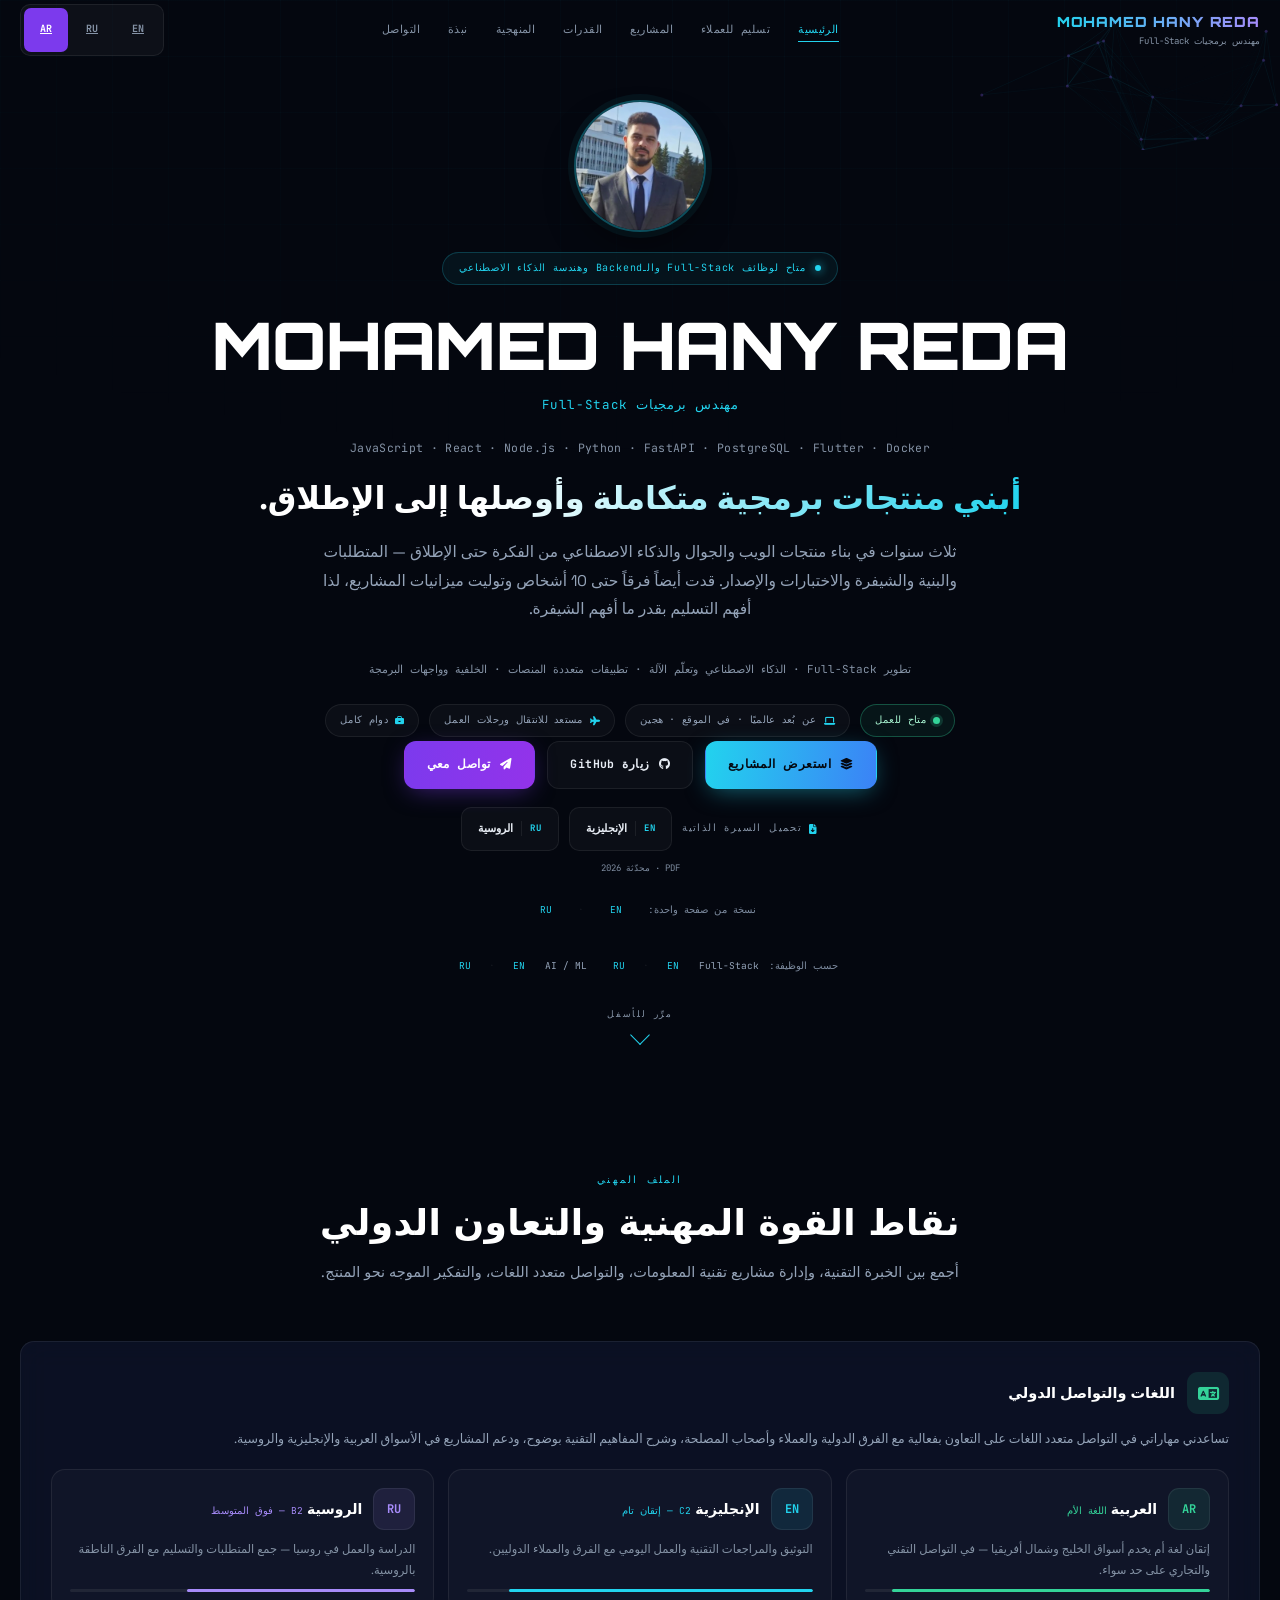
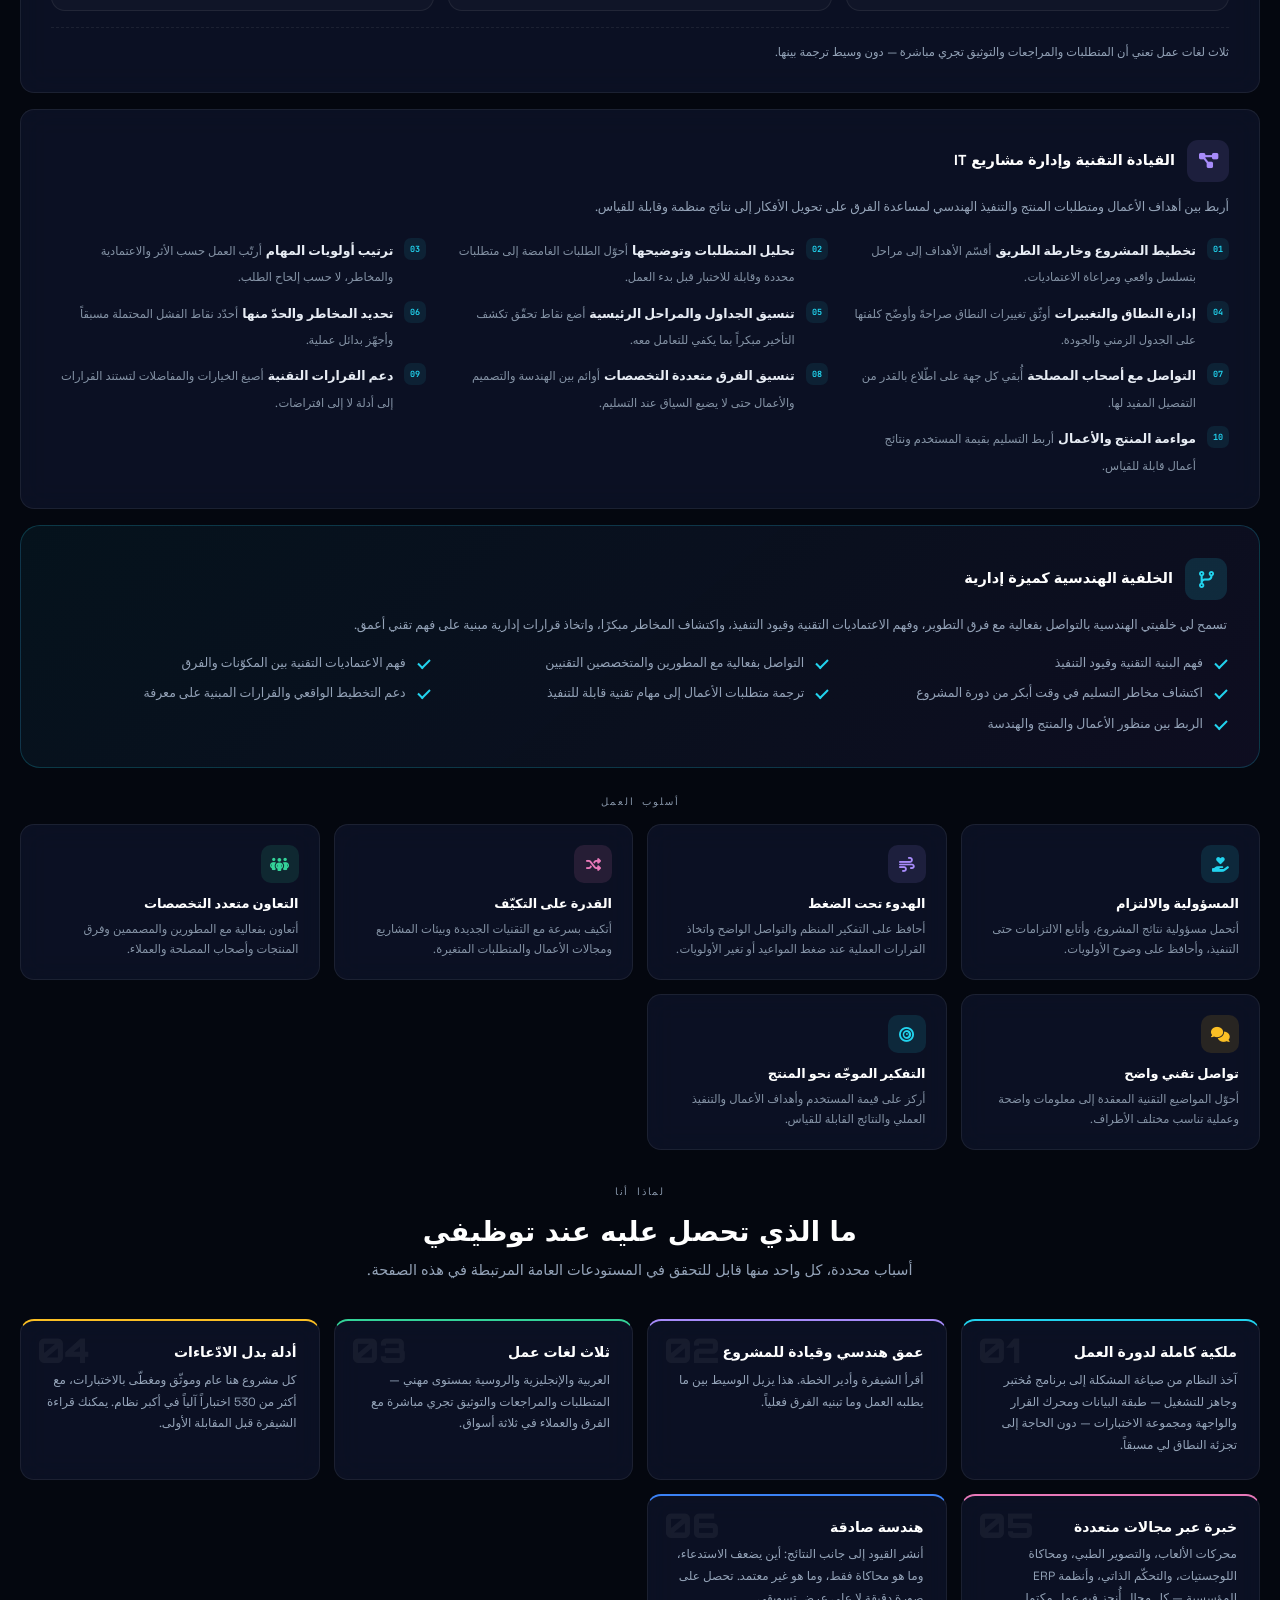
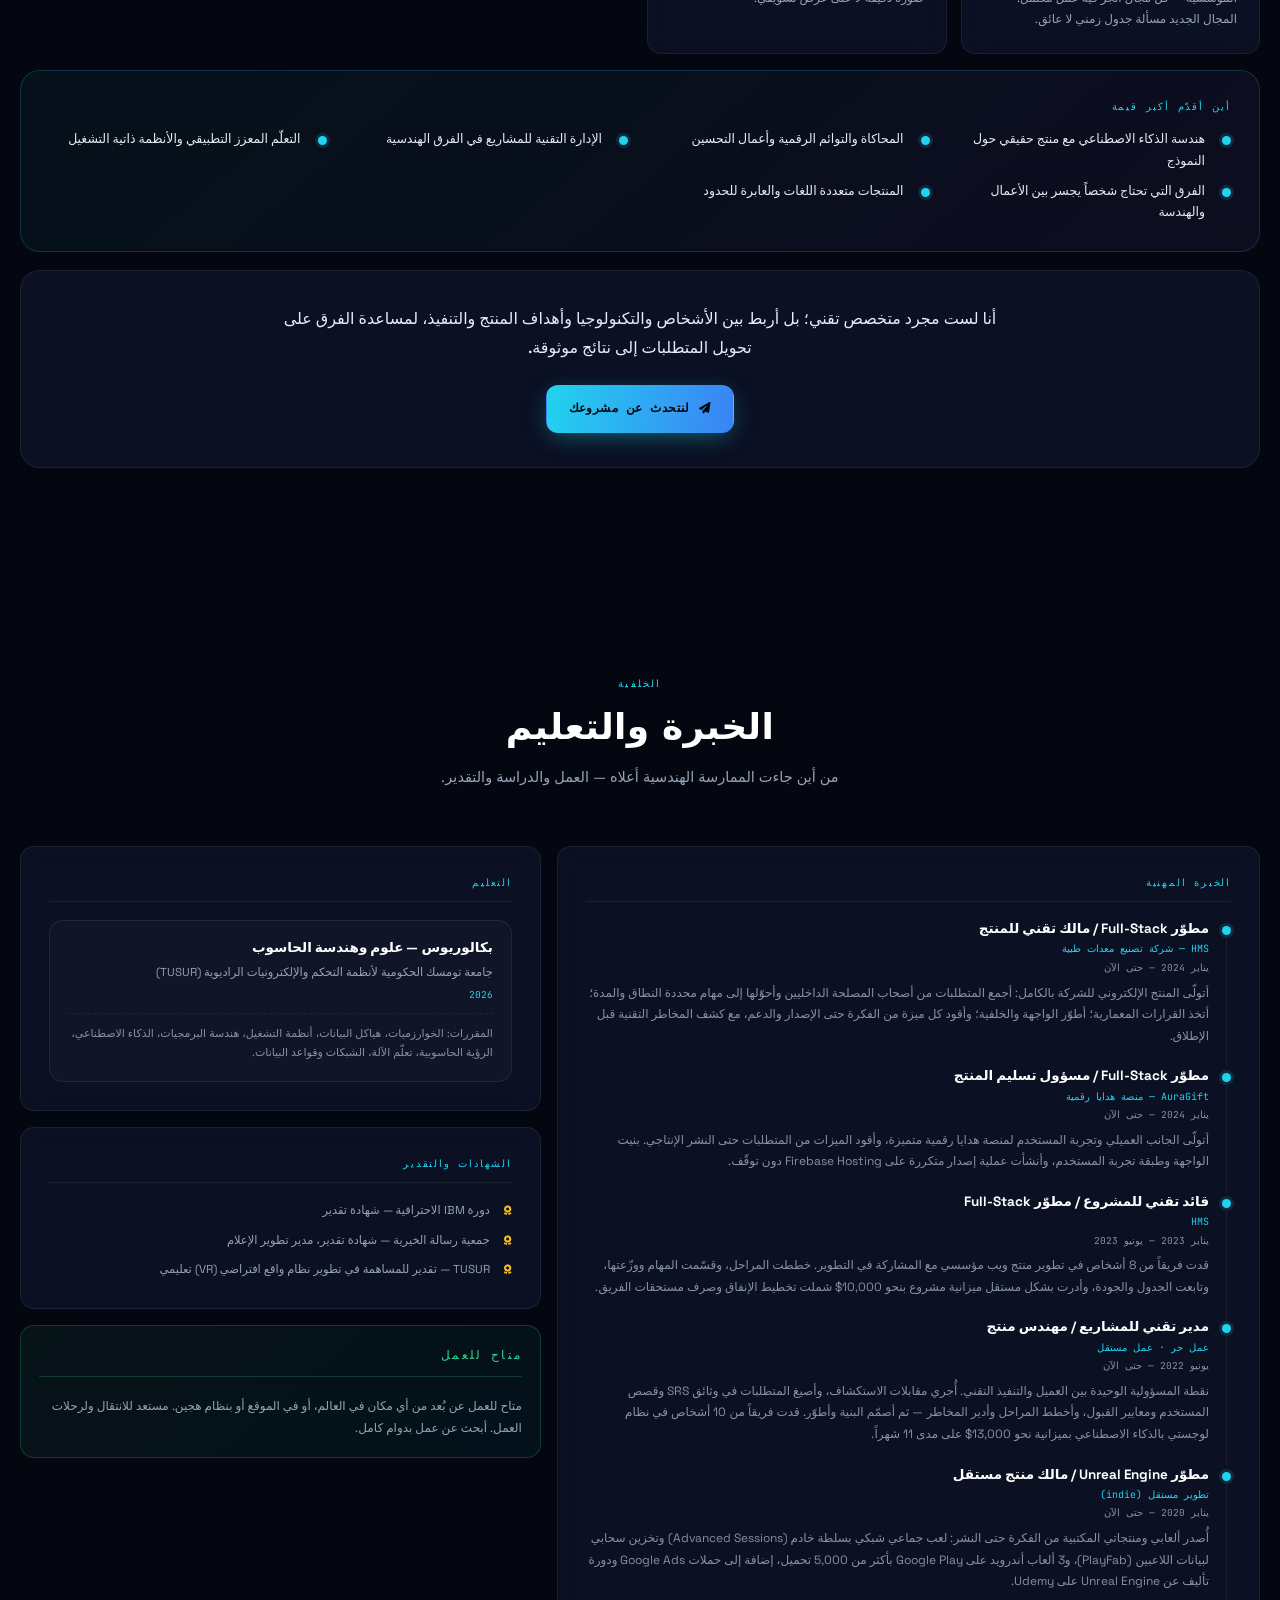
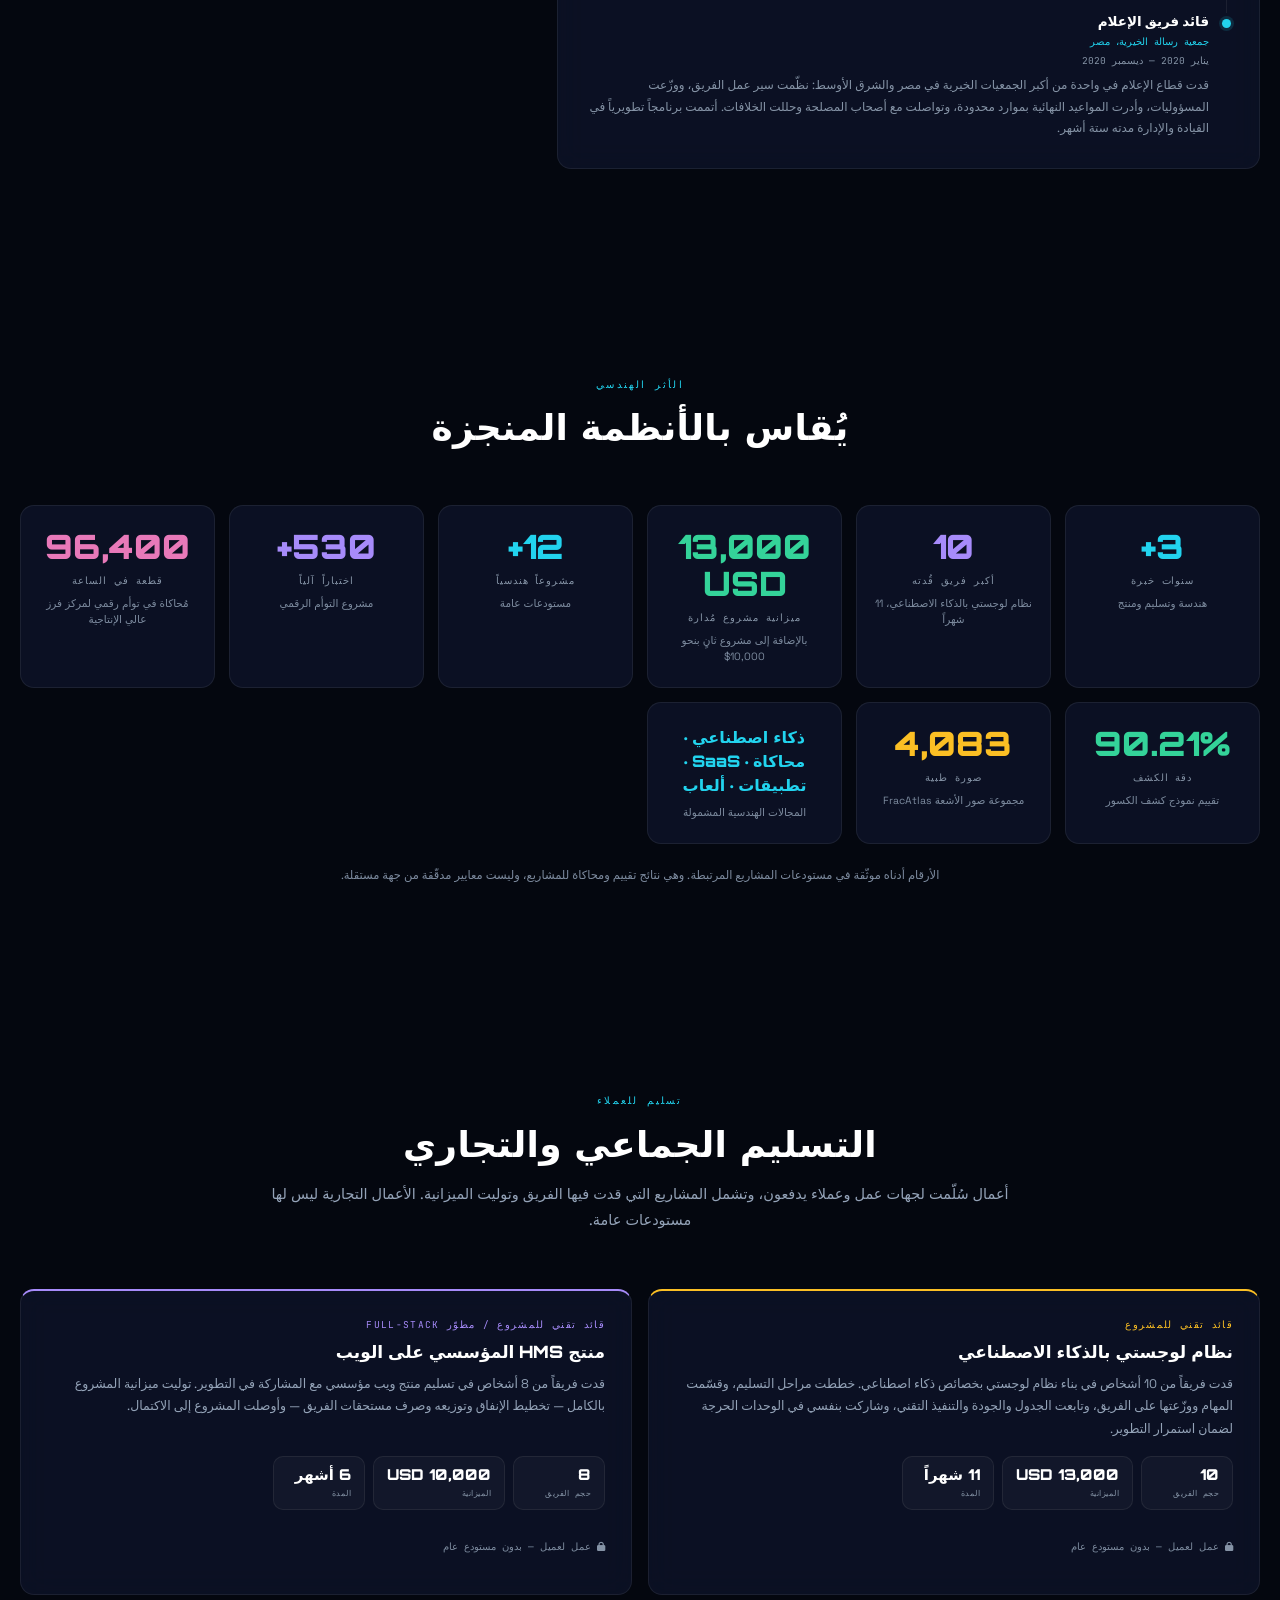
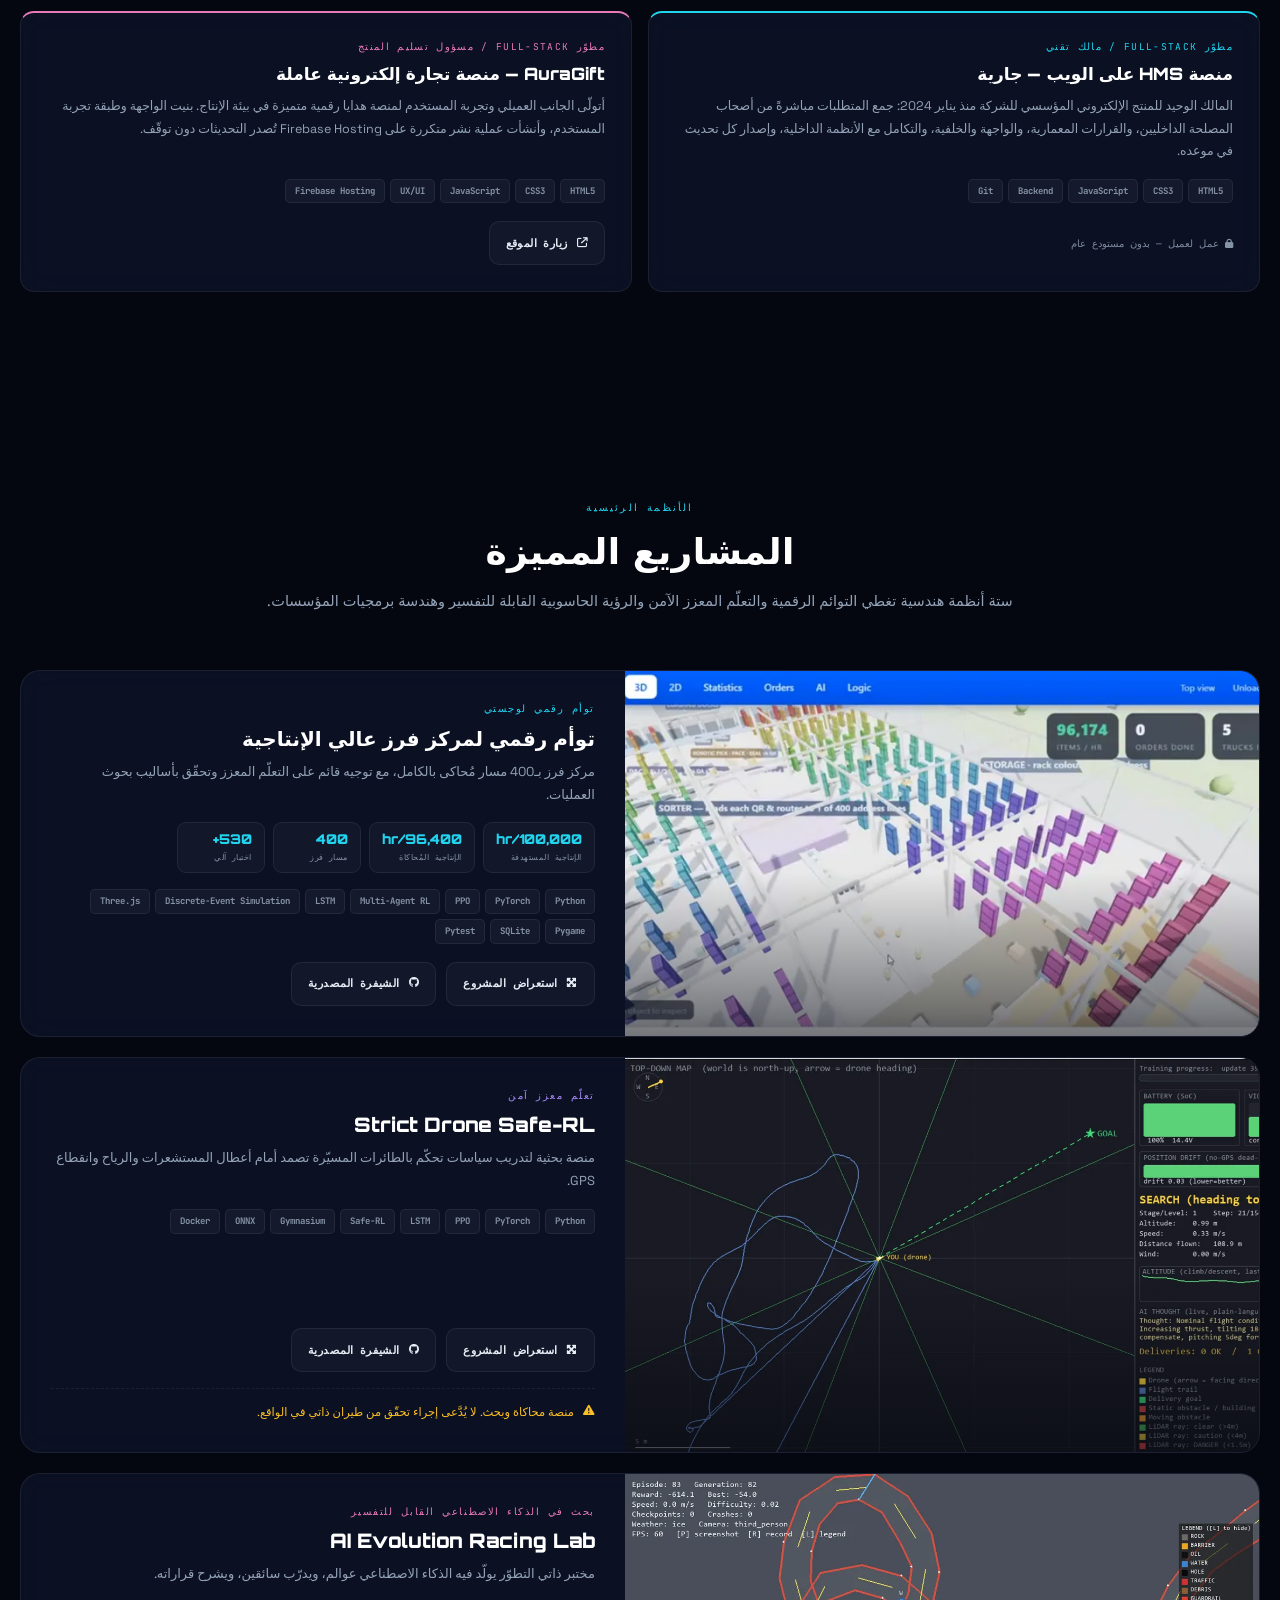
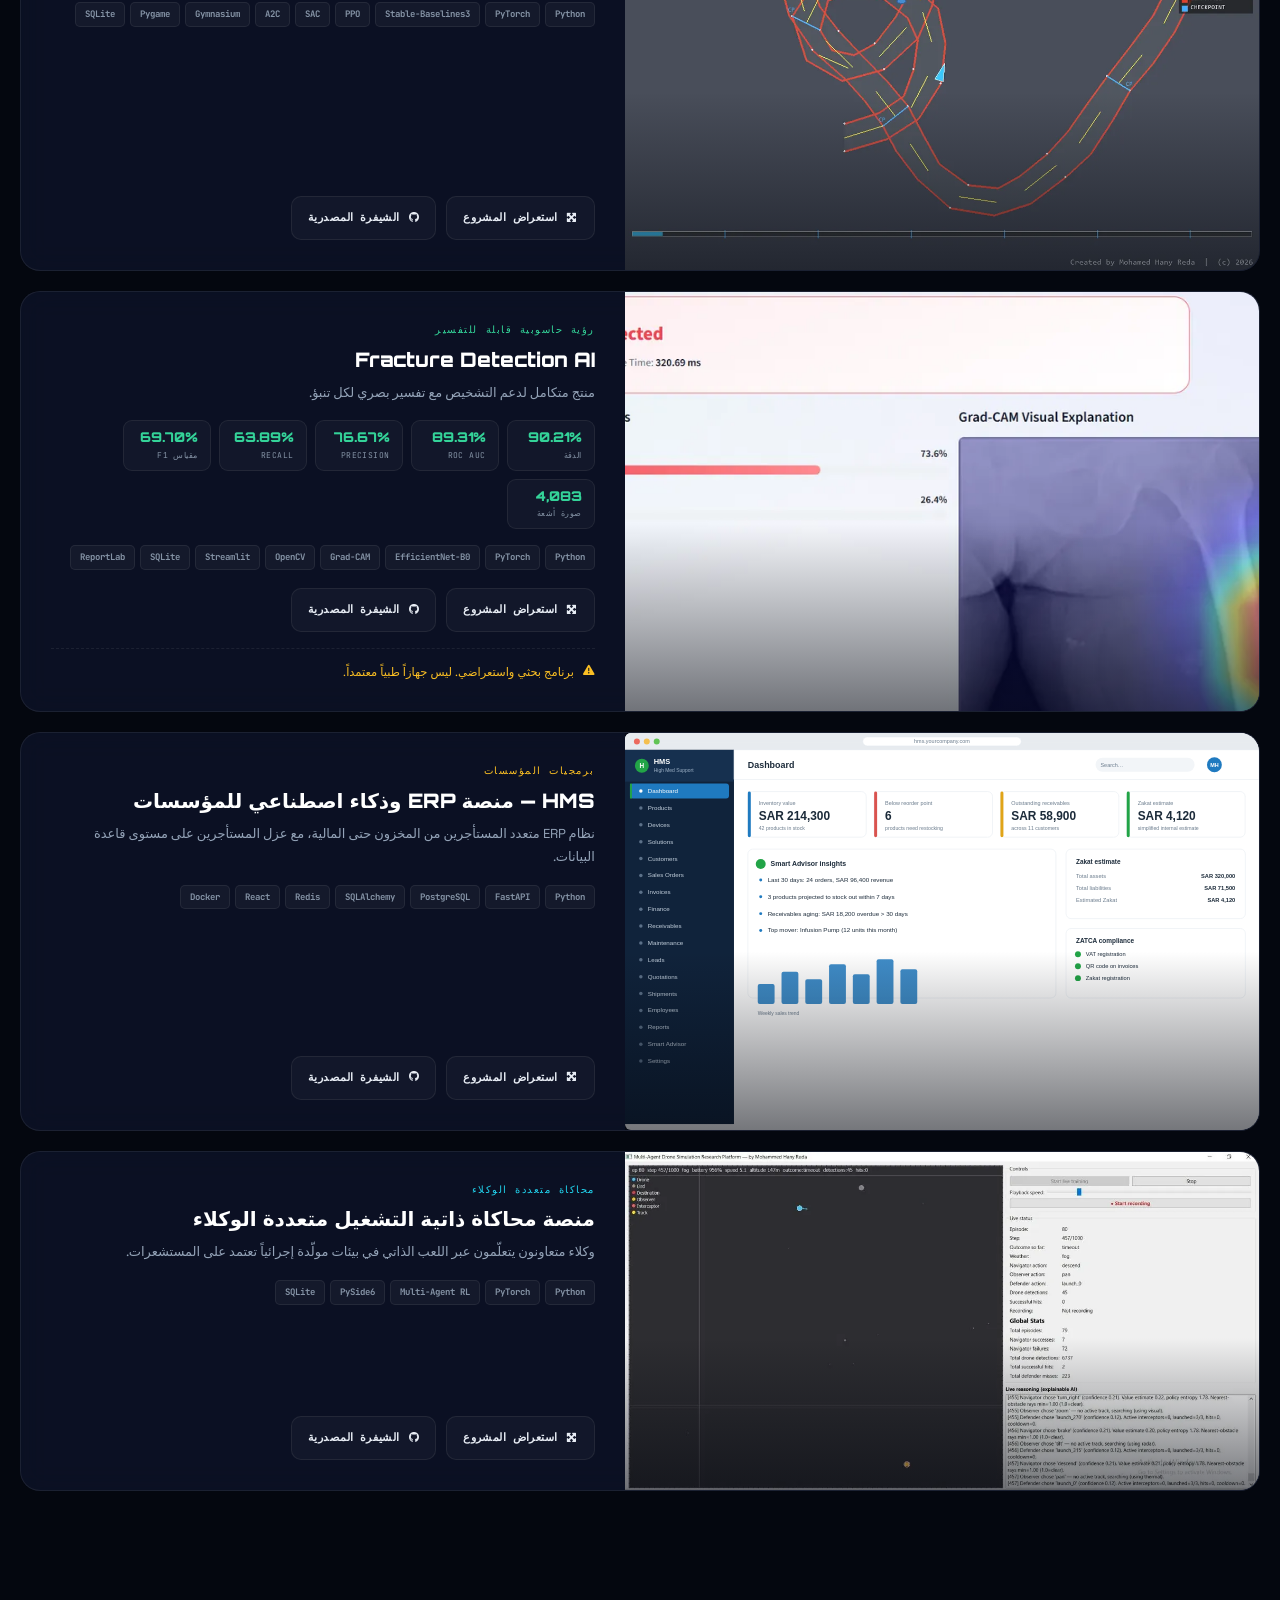
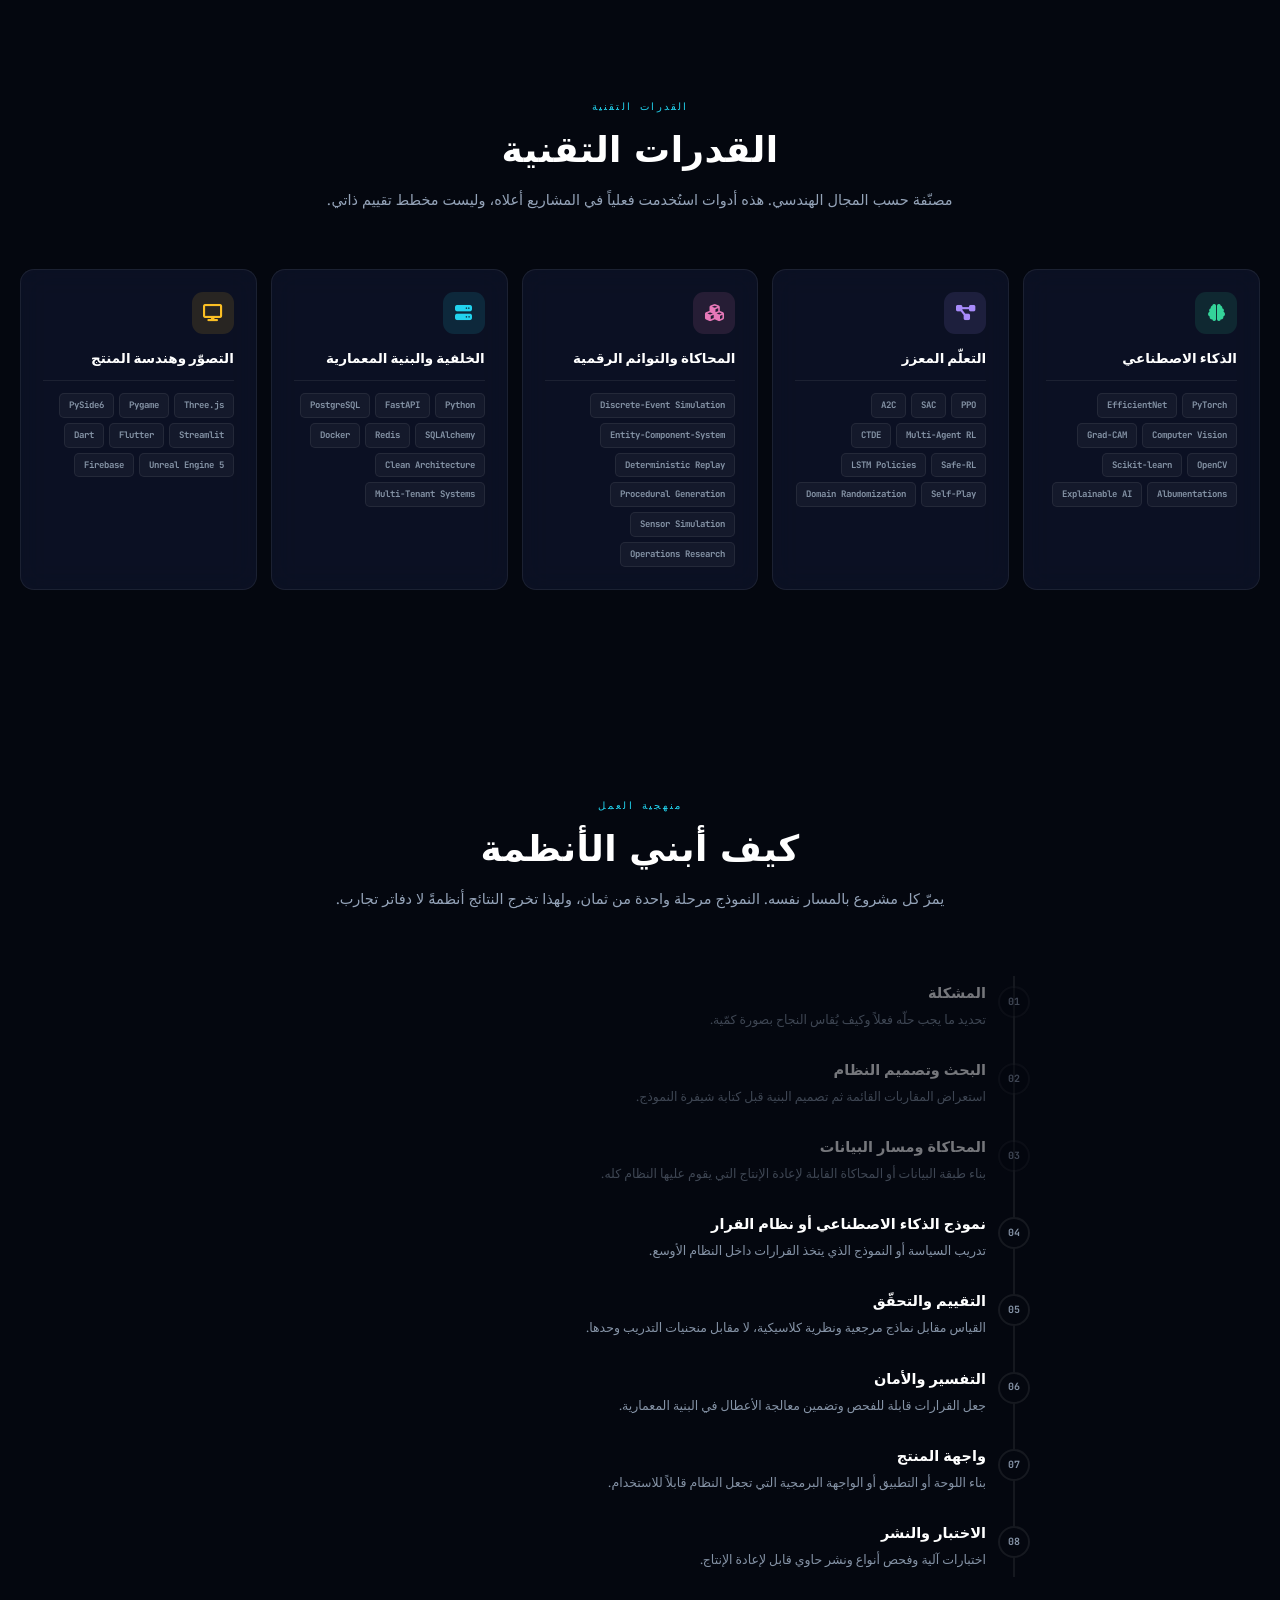
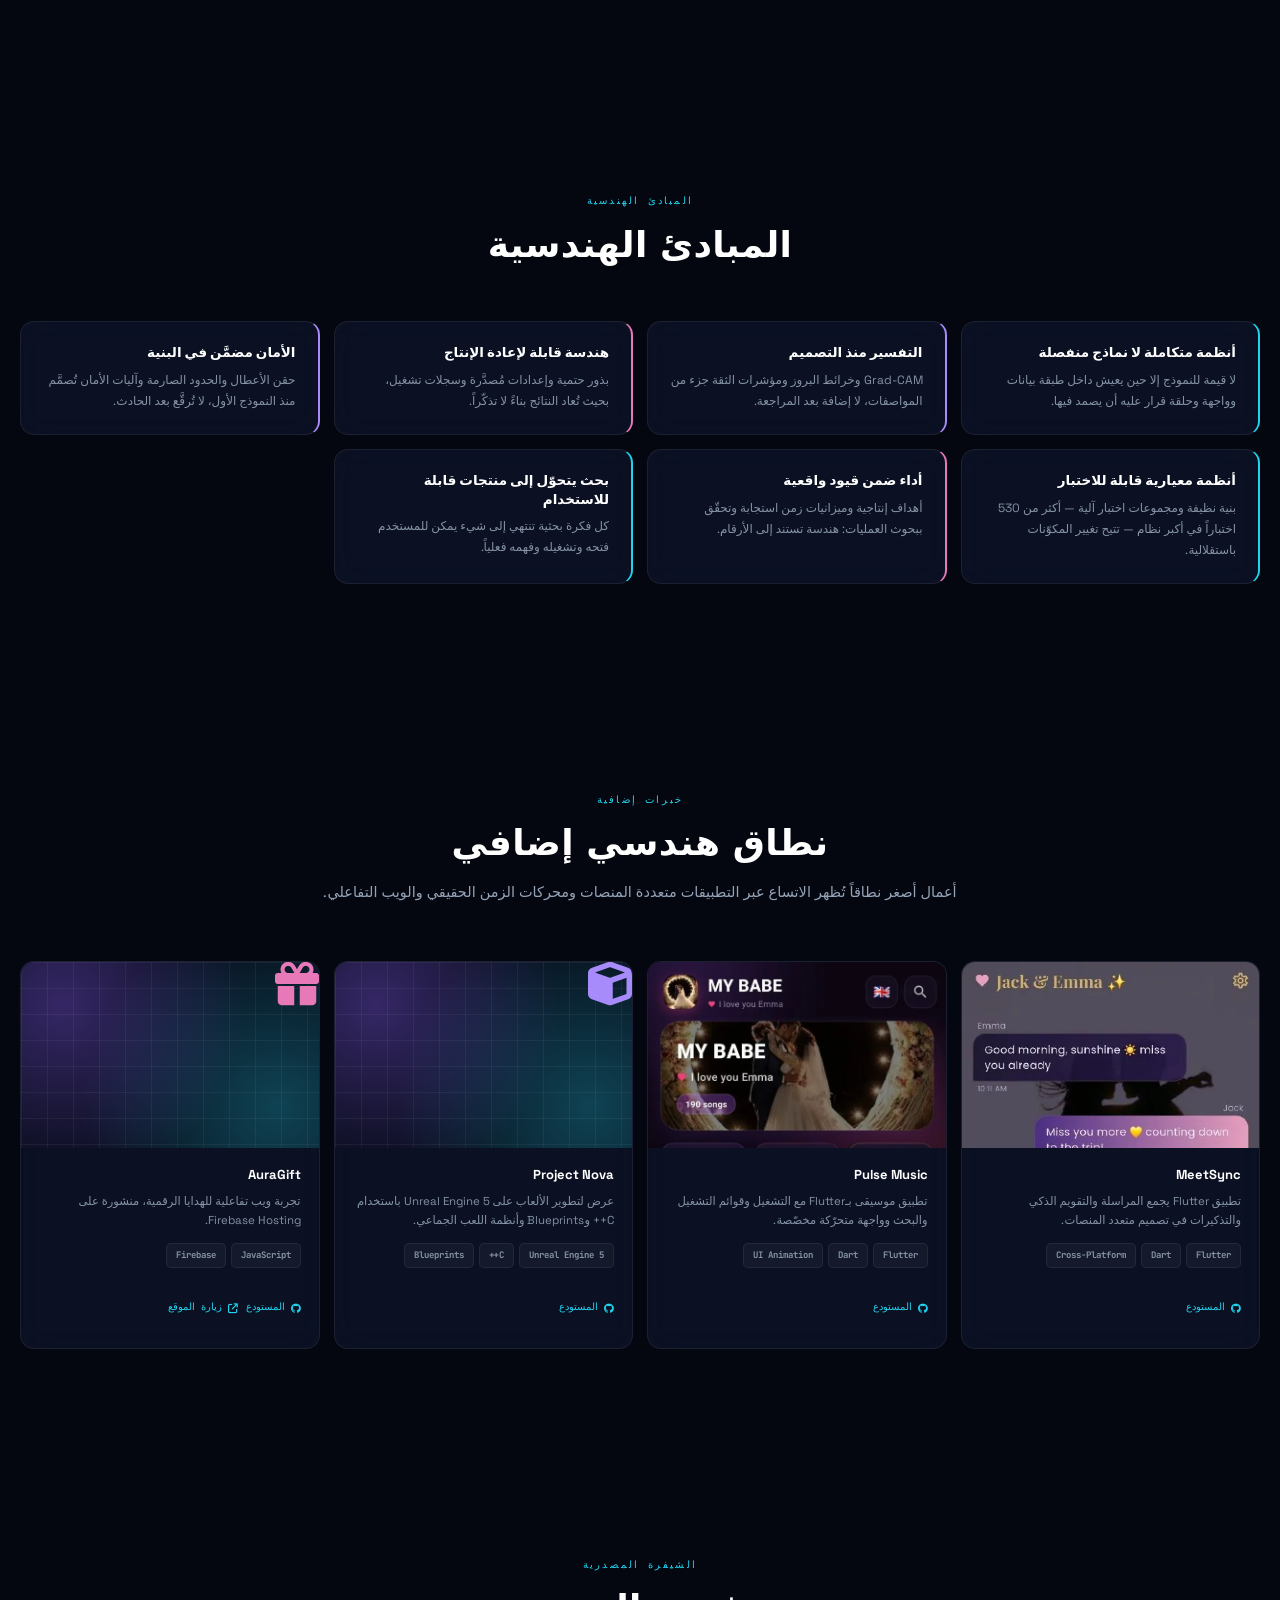
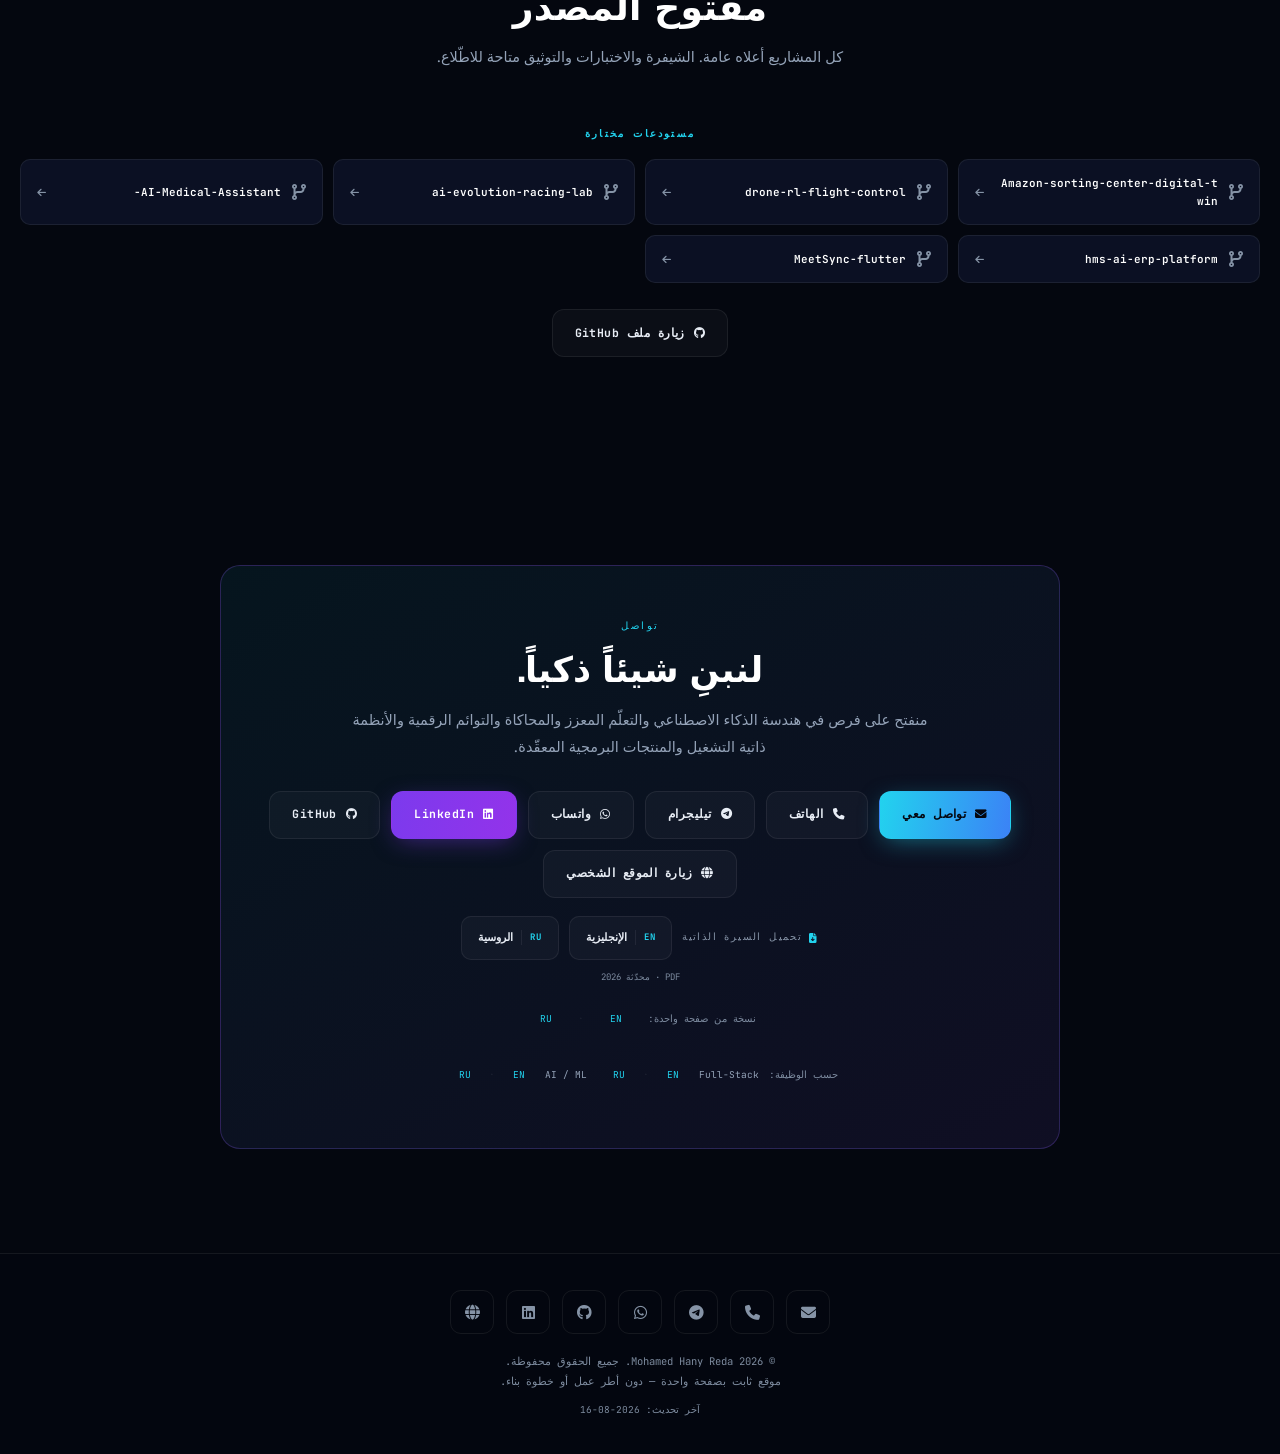
==== commit d6f80d7d: "Retune experience to 3 years and add role-targeted CVs The "6+ years" claim read as inflated for a f" ====
--- a/ar/index.html
+++ b/ar/index.html
@@ -4,7 +4,7 @@
 <meta charset="UTF-8">
 <meta name="viewport" content="width=device-width, initial-scale=1, viewport-fit=cover">
 <title>محمد هاني رضا | مهندس برمجيات Full-Stack</title>
-<meta name="description" content="مهندس برمجيات Full-Stack بخبرة تتجاوز 6 سنوات في بناء منتجات الويب والجوال والذكاء الاصطناعي من الفكرة حتى الإطلاق — JavaScript وPython وFlutter وFastAPI وPostgreSQL وPyTorch. قاد فرقاً حتى 10 أشخاص.">
+<meta name="description" content="مهندس برمجيات Full-Stack بخبرة تتجاوز 3 سنوات في بناء منتجات الويب والجوال والذكاء الاصطناعي من الفكرة حتى الإطلاق — JavaScript وPython وFlutter وFastAPI وPostgreSQL وPyTorch. قاد فرقاً حتى 10 أشخاص.">
 <meta name="author" content="Mohamed Hany Reda">
 <link rel="canonical" href="https://hany15.github.io/Hany-Reda-Portfolio/ar/">
 
@@ -17,7 +17,7 @@
 <meta property="og:type" content="website">
 <meta property="og:url" content="https://hany15.github.io/Hany-Reda-Portfolio/ar/">
 <meta property="og:title" content="محمد هاني رضا | مهندس برمجيات Full-Stack">
-<meta property="og:description" content="مهندس برمجيات Full-Stack بخبرة تتجاوز 6 سنوات في بناء منتجات الويب والجوال والذكاء الاصطناعي من الفكرة حتى الإطلاق — JavaScript وPython وFlutter وFastAPI وPostgreSQL وPyTorch. قاد فرقاً حتى 10 أشخاص.">
+<meta property="og:description" content="مهندس برمجيات Full-Stack بخبرة تتجاوز 3 سنوات في بناء منتجات الويب والجوال والذكاء الاصطناعي من الفكرة حتى الإطلاق — JavaScript وPython وFlutter وFastAPI وPostgreSQL وPyTorch. قاد فرقاً حتى 10 أشخاص.">
 <meta property="og:image" content="https://hany15.github.io/Hany-Reda-Portfolio/assets/img/og-ar.png">
 <meta property="og:image:width" content="1200">
 <meta property="og:image:height" content="630">
@@ -25,10 +25,10 @@
 <meta property="og:locale" content="ar_SA">
 <meta name="twitter:card" content="summary_large_image">
 <meta name="twitter:title" content="محمد هاني رضا | مهندس برمجيات Full-Stack">
-<meta name="twitter:description" content="مهندس برمجيات Full-Stack بخبرة تتجاوز 6 سنوات في بناء منتجات الويب والجوال والذكاء الاصطناعي من الفكرة حتى الإطلاق — JavaScript وPython وFlutter وFastAPI وPostgreSQL وPyTorch. قاد فرقاً حتى 10 أشخاص.">
+<meta name="twitter:description" content="مهندس برمجيات Full-Stack بخبرة تتجاوز 3 سنوات في بناء منتجات الويب والجوال والذكاء الاصطناعي من الفكرة حتى الإطلاق — JavaScript وPython وFlutter وFastAPI وPostgreSQL وPyTorch. قاد فرقاً حتى 10 أشخاص.">
 <meta name="twitter:image" content="https://hany15.github.io/Hany-Reda-Portfolio/assets/img/og-ar.png">
 <meta name="theme-color" content="#04070f">
-<script type="application/ld+json" id="jsonld">[{"@context":"https://schema.org","@type":"Person","@id":"https://hany15.github.io/Hany-Reda-Portfolio/#person","name":"Mohamed Hany Reda","alternateName":["Мохамед Хани Реда","محمد هاني رضا"],"jobTitle":"مهندس برمجيات Full-Stack","description":"مهندس برمجيات Full-Stack بخبرة تتجاوز 6 سنوات في بناء منتجات الويب والجوال والذكاء الاصطناعي من الفكرة حتى الإطلاق — JavaScript وPython وFlutter وFastAPI وPostgreSQL وPyTorch. قاد فرقاً حتى 10 أشخاص.","url":"https://hany15.github.io/Hany-Reda-Portfolio/ar/","image":"https://hany15.github.io/Hany-Reda-Portfolio/assets/img/profile-640.webp","email":"mailto:developeractionobject@gmail.com","alumniOf":{"@type":"CollegeOrUniversity","name":"Tomsk State University of Control Systems and Radioelectronics (TUSUR)"},"knowsLanguage":[{"@type":"Language","name":"Arabic"},{"@type":"Language","name":"English"},{"@type":"Language","name":"Russian"}],"knowsAbout":["Reinforcement Learning","Digital Twins","Discrete-Event Simulation","Autonomous Systems","Explainable AI","Computer Vision","Software Architecture","Technical Project Management","Multi-Agent Systems","PyTorch","FastAPI","PostgreSQL"],"telephone":"+79969382354","contactPoint":[{"@type":"ContactPoint","contactType":"sales","telephone":"+79969382354","url":"https://wa.me/79969382354","availableLanguage":["Arabic","English","Russian"]},{"@type":"ContactPoint","contactType":"customer support","url":"https://t.me/Hany_230","availableLanguage":["Arabic","English","Russian"]}],"sameAs":["https://github.com/Hany15","https://www.linkedin.com/in/hany-reda-854667417","https://t.me/Hany_230"]},{"@context":"https://schema.org","@type":"WebSite","@id":"https://hany15.github.io/Hany-Reda-Portfolio/#website","url":"https://hany15.github.io/Hany-Reda-Portfolio/","name":"محمد هاني رضا | مهندس برمجيات Full-Stack","description":"مهندس برمجيات Full-Stack بخبرة تتجاوز 6 سنوات في بناء منتجات الويب والجوال والذكاء الاصطناعي من الفكرة حتى الإطلاق — JavaScript وPython وFlutter وFastAPI وPostgreSQL وPyTorch. قاد فرقاً حتى 10 أشخاص.","inLanguage":"ar","author":{"@id":"https://hany15.github.io/Hany-Reda-Portfolio/#person"}},{"@context":"https://schema.org","@type":"ProfilePage","@id":"https://hany15.github.io/Hany-Reda-Portfolio/ar/#profile","url":"https://hany15.github.io/Hany-Reda-Portfolio/ar/","inLanguage":"ar","mainEntity":{"@id":"https://hany15.github.io/Hany-Reda-Portfolio/#person"},"isPartOf":{"@id":"https://hany15.github.io/Hany-Reda-Portfolio/#website"}}]</script>
+<script type="application/ld+json" id="jsonld">[{"@context":"https://schema.org","@type":"Person","@id":"https://hany15.github.io/Hany-Reda-Portfolio/#person","name":"Mohamed Hany Reda","alternateName":["Мохамед Хани Реда","محمد هاني رضا"],"jobTitle":"مهندس برمجيات Full-Stack","description":"مهندس برمجيات Full-Stack بخبرة تتجاوز 3 سنوات في بناء منتجات الويب والجوال والذكاء الاصطناعي من الفكرة حتى الإطلاق — JavaScript وPython وFlutter وFastAPI وPostgreSQL وPyTorch. قاد فرقاً حتى 10 أشخاص.","url":"https://hany15.github.io/Hany-Reda-Portfolio/ar/","image":"https://hany15.github.io/Hany-Reda-Portfolio/assets/img/profile-640.webp","email":"mailto:developeractionobject@gmail.com","alumniOf":{"@type":"CollegeOrUniversity","name":"Tomsk State University of Control Systems and Radioelectronics (TUSUR)"},"knowsLanguage":[{"@type":"Language","name":"Arabic"},{"@type":"Language","name":"English"},{"@type":"Language","name":"Russian"}],"knowsAbout":["Reinforcement Learning","Digital Twins","Discrete-Event Simulation","Autonomous Systems","Explainable AI","Computer Vision","Software Architecture","Technical Project Management","Multi-Agent Systems","PyTorch","FastAPI","PostgreSQL"],"telephone":"+79969382354","contactPoint":[{"@type":"ContactPoint","contactType":"sales","telephone":"+79969382354","url":"https://wa.me/79969382354","availableLanguage":["Arabic","English","Russian"]},{"@type":"ContactPoint","contactType":"customer support","url":"https://t.me/Hany_230","availableLanguage":["Arabic","English","Russian"]}],"sameAs":["https://github.com/Hany15","https://www.linkedin.com/in/hany-reda-854667417","https://t.me/Hany_230"]},{"@context":"https://schema.org","@type":"WebSite","@id":"https://hany15.github.io/Hany-Reda-Portfolio/#website","url":"https://hany15.github.io/Hany-Reda-Portfolio/","name":"محمد هاني رضا | مهندس برمجيات Full-Stack","description":"مهندس برمجيات Full-Stack بخبرة تتجاوز 3 سنوات في بناء منتجات الويب والجوال والذكاء الاصطناعي من الفكرة حتى الإطلاق — JavaScript وPython وFlutter وFastAPI وPostgreSQL وPyTorch. قاد فرقاً حتى 10 أشخاص.","inLanguage":"ar","author":{"@id":"https://hany15.github.io/Hany-Reda-Portfolio/#person"}},{"@context":"https://schema.org","@type":"ProfilePage","@id":"https://hany15.github.io/Hany-Reda-Portfolio/ar/#profile","url":"https://hany15.github.io/Hany-Reda-Portfolio/ar/","inLanguage":"ar","mainEntity":{"@id":"https://hany15.github.io/Hany-Reda-Portfolio/#person"},"isPartOf":{"@id":"https://hany15.github.io/Hany-Reda-Portfolio/#website"}}]</script>
 
 <script async src="https://www.googletagmanager.com/gtag/js?id=G-1WG4306FK6"></script>
 <script>
@@ -98,14 +98,14 @@
   <p class="hero-badge"><i aria-hidden="true"></i><span data-i18n="hero.badge">متاح لوظائف Full-Stack والـBackend وهندسة الذكاء الاصطناعي</span></p>
   <h1 class="hero-name">MOHAMED HANY REDA</h1>
   <p class="hero-role" data-i18n="role.full">مهندس برمجيات Full-Stack</p>
-  <p class="hero-stack" data-i18n="role.stack">JavaScript · Python · Flutter · FastAPI · PostgreSQL · PyTorch · Docker</p>
+  <p class="hero-stack" data-i18n="role.stack">JavaScript · React · Node.js · Python · FastAPI · PostgreSQL · Flutter · Docker</p>
   <p class="hero-headline" data-i18n="hero.headline">أبني منتجات برمجية متكاملة وأوصلها إلى الإطلاق.</p>
-  <p class="hero-support" data-i18n="hero.support">ست سنوات في بناء منتجات الويب والجوال والذكاء الاصطناعي من الفكرة حتى الإطلاق — المتطلبات والبنية والشيفرة والاختبارات والإصدار. قدت أيضاً فرقاً حتى 10 أشخاص وتوليت ميزانيات المشاريع، لذا أفهم التسليم بقدر ما أفهم الشيفرة.</p>
+  <p class="hero-support" data-i18n="hero.support">ثلاث سنوات في بناء منتجات الويب والجوال والذكاء الاصطناعي من الفكرة حتى الإطلاق — المتطلبات والبنية والشيفرة والاختبارات والإصدار. قدت أيضاً فرقاً حتى 10 أشخاص وتوليت ميزانيات المشاريع، لذا أفهم التسليم بقدر ما أفهم الشيفرة.</p>
   <p class="hero-spec" data-i18n="hero.spec">تطوير Full-Stack · الذكاء الاصطناعي وتعلّم الآلة · تطبيقات متعددة المنصات · الخلفية وواجهات البرمجة</p>
   <div class="avail-strip">
     <span class="avail-chip live"><span class="avail-dot" aria-hidden="true"></span><span data-i18n="avail.status">متاح للعمل</span></span>
-    <span class="avail-chip"><i class="fa-solid fa-laptop" aria-hidden="true"></i><span data-i18n="avail.mode">في الموقع · عن بُعد · هجين</span></span>
-    <span class="avail-chip"><i class="fa-solid fa-plane" aria-hidden="true"></i><span data-i18n="avail.trips">مستعد لرحلات العمل</span></span>
+    <span class="avail-chip"><i class="fa-solid fa-laptop" aria-hidden="true"></i><span data-i18n="avail.mode">عن بُعد عالميًا · في الموقع · هجين</span></span>
+    <span class="avail-chip"><i class="fa-solid fa-plane" aria-hidden="true"></i><span data-i18n="avail.trips">مستعد للانتقال ورحلات العمل</span></span>
     <span class="avail-chip"><i class="fa-solid fa-briefcase" aria-hidden="true"></i><span data-i18n="avail.employment">دوام كامل</span></span>
   </div>
   <div class="hero-cta">
@@ -130,6 +130,17 @@
       <a href="../cv/cv_ru_1page.pdf" download="Mohamed-Hany-Reda-CV-RU-1page.pdf"
          data-i18n-attr="aria-label:cv.aria.ru1" onclick="trackContact('CV-RU-1page')" aria-label="تحميل سيرة ذاتية من صفحة واحدة بالروسية، PDF">RU</a>
     </span>
+    <span class="cv-onepage cv-targeted">
+      <span data-i18n="cv.targeted">حسب الوظيفة:</span>
+      <span class="cv-tset"><span class="cv-tlabel" data-i18n="cv.fs">Full-Stack</span>
+        <a href="../cv/cv_fullstack_en.pdf" download="Mohamed-Hany-Reda-CV-FullStack-EN.pdf" onclick="trackContact('CV-FS-EN')">EN</a>
+        <span class="sep" aria-hidden="true">·</span>
+        <a href="../cv/cv_fullstack_ru.pdf" download="Mohamed-Hany-Reda-CV-FullStack-RU.pdf" onclick="trackContact('CV-FS-RU')">RU</a></span>
+      <span class="cv-tset"><span class="cv-tlabel" data-i18n="cv.ai">AI / ML</span>
+        <a href="../cv/cv_ai_en.pdf" download="Mohamed-Hany-Reda-CV-AI-EN.pdf" onclick="trackContact('CV-AI-EN')">EN</a>
+        <span class="sep" aria-hidden="true">·</span>
+        <a href="../cv/cv_ai_ru.pdf" download="Mohamed-Hany-Reda-CV-AI-RU.pdf" onclick="trackContact('CV-AI-RU')">RU</a></span>
+    </span>
   </div>
   <div class="scroll-hint" aria-hidden="true"><span data-i18n="hero.scroll">مرِّر للأسفل</span><span class="chev"></span></div>
 </section>
@@ -442,7 +453,7 @@
 
       <div class="avail-card reveal" data-d="3">
         <p class="bg-h" data-i18n="avail.status">متاح للعمل</p>
-        <p data-i18n="avail.note">متاح للعمل في الموقع أو عن بُعد أو بنظام هجين، ومستعد لرحلات العمل. أبحث عن عمل بدوام كامل.</p>
+        <p data-i18n="avail.note">متاح للعمل عن بُعد من أي مكان في العالم، أو في الموقع أو بنظام هجين. مستعد للانتقال ولرحلات العمل. أبحث عن عمل بدوام كامل.</p>
       </div>
     </div>
   </div>
@@ -456,7 +467,7 @@
   </div>
   <div class="impact-grid">
     <div class="stat reveal" data-d="0">
-      <span class="stat-num" style="color:var(--cyan)" data-count="6" data-suffix="+">6+</span>
+      <span class="stat-num" style="color:var(--cyan)" data-count="3" data-suffix="+">3+</span>
       <span class="stat-label" data-i18n="impact.years">سنوات خبرة</span>
       <span class="stat-note" data-i18n="impact.years.note">هندسة وتسليم ومنتج</span>
     </div>
@@ -951,6 +962,17 @@
       <a href="../cv/cv_ru_1page.pdf" download="Mohamed-Hany-Reda-CV-RU-1page.pdf"
          data-i18n-attr="aria-label:cv.aria.ru1" onclick="trackContact('CV-RU-1page')" aria-label="تحميل سيرة ذاتية من صفحة واحدة بالروسية، PDF">RU</a>
     </span>
+    <span class="cv-onepage cv-targeted">
+      <span data-i18n="cv.targeted">حسب الوظيفة:</span>
+      <span class="cv-tset"><span class="cv-tlabel" data-i18n="cv.fs">Full-Stack</span>
+        <a href="../cv/cv_fullstack_en.pdf" download="Mohamed-Hany-Reda-CV-FullStack-EN.pdf" onclick="trackContact('CV-FS-EN')">EN</a>
+        <span class="sep" aria-hidden="true">·</span>
+        <a href="../cv/cv_fullstack_ru.pdf" download="Mohamed-Hany-Reda-CV-FullStack-RU.pdf" onclick="trackContact('CV-FS-RU')">RU</a></span>
+      <span class="cv-tset"><span class="cv-tlabel" data-i18n="cv.ai">AI / ML</span>
+        <a href="../cv/cv_ai_en.pdf" download="Mohamed-Hany-Reda-CV-AI-EN.pdf" onclick="trackContact('CV-AI-EN')">EN</a>
+        <span class="sep" aria-hidden="true">·</span>
+        <a href="../cv/cv_ai_ru.pdf" download="Mohamed-Hany-Reda-CV-AI-RU.pdf" onclick="trackContact('CV-AI-RU')">RU</a></span>
+    </span>
   </div>
   </div>
 </section>
@@ -968,7 +990,7 @@
     <a href="https://hany15.github.io/Hany-Reda-Portfolio/" target="_blank" rel="noopener" data-i18n-attr="aria-label:contact.portfolio" aria-label="زيارة الموقع الشخصي"><i class="fa-solid fa-globe" aria-hidden="true"></i></a>
   </div>
   <p class="foot-copy">&copy; 2026 Mohamed Hany Reda. <span data-i18n="footer.rights">جميع الحقوق محفوظة.</span><br><span data-i18n="footer.built">موقع ثابت بصفحة واحدة — دون أطر عمل أو خطوة بناء.</span></p>
-  <p class="foot-updated"><span data-i18n="footer.updated">آخر تحديث</span>: <time datetime="2026-08-11">2026-08-11</time></p>
+  <p class="foot-updated"><span data-i18n="footer.updated">آخر تحديث</span>: <time datetime="2026-08-16">2026-08-16</time></p>
 </footer>
 
 <!-- ═══ PROJECT MODAL ═══ -->
--- a/assets/css/main.css
+++ b/assets/css/main.css
@@ -835,6 +835,9 @@
 }
 .cv-onepage a:hover{text-decoration:underline;}
 .cv-onepage .sep{color:var(--border);}
+/* role-targeted CV line: each set is one label + its EN/RU links, kept together */
+.cv-targeted .cv-tset{display:inline-flex;align-items:center;gap:2px;}
+.cv-targeted .cv-tlabel{color:var(--dim);margin-inline-end:2px;}
 
 /* stack line directly under the hero role — the concrete keywords a
    recruiter scans for, kept separate from the role itself */
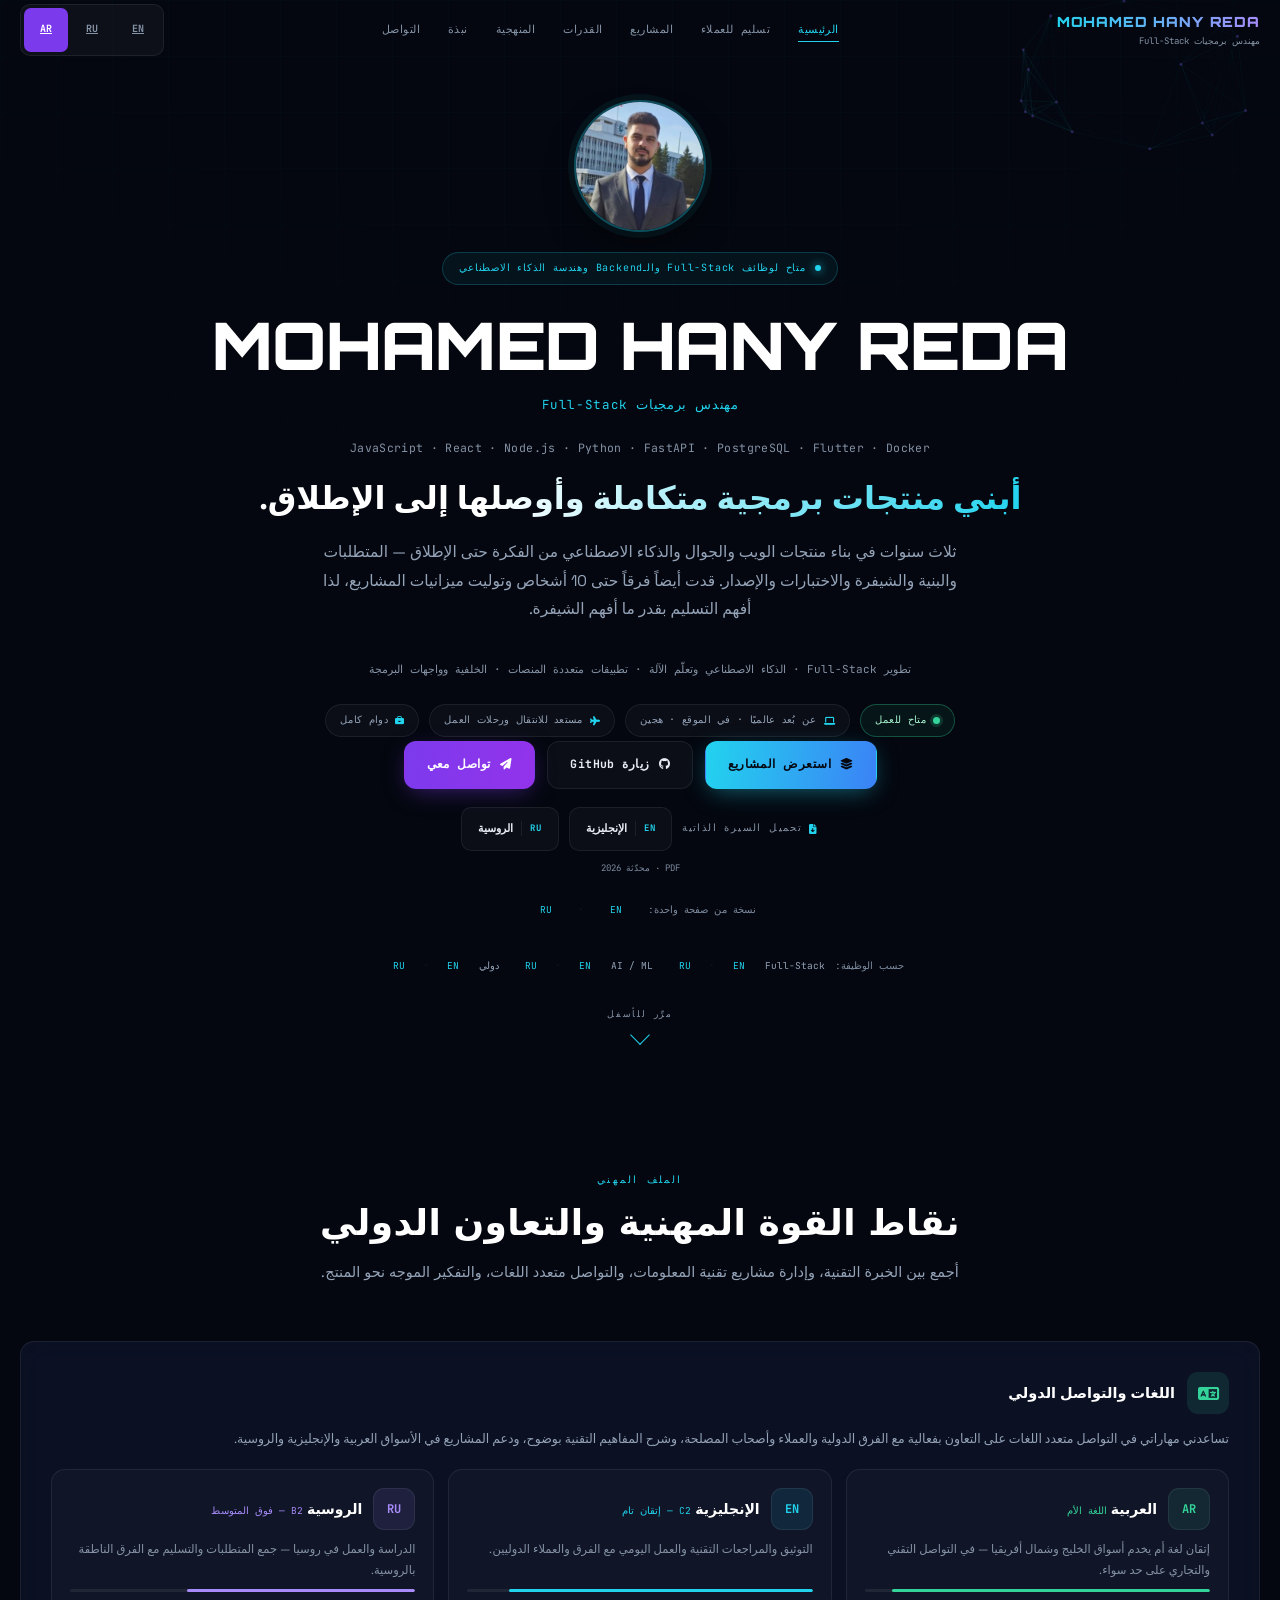
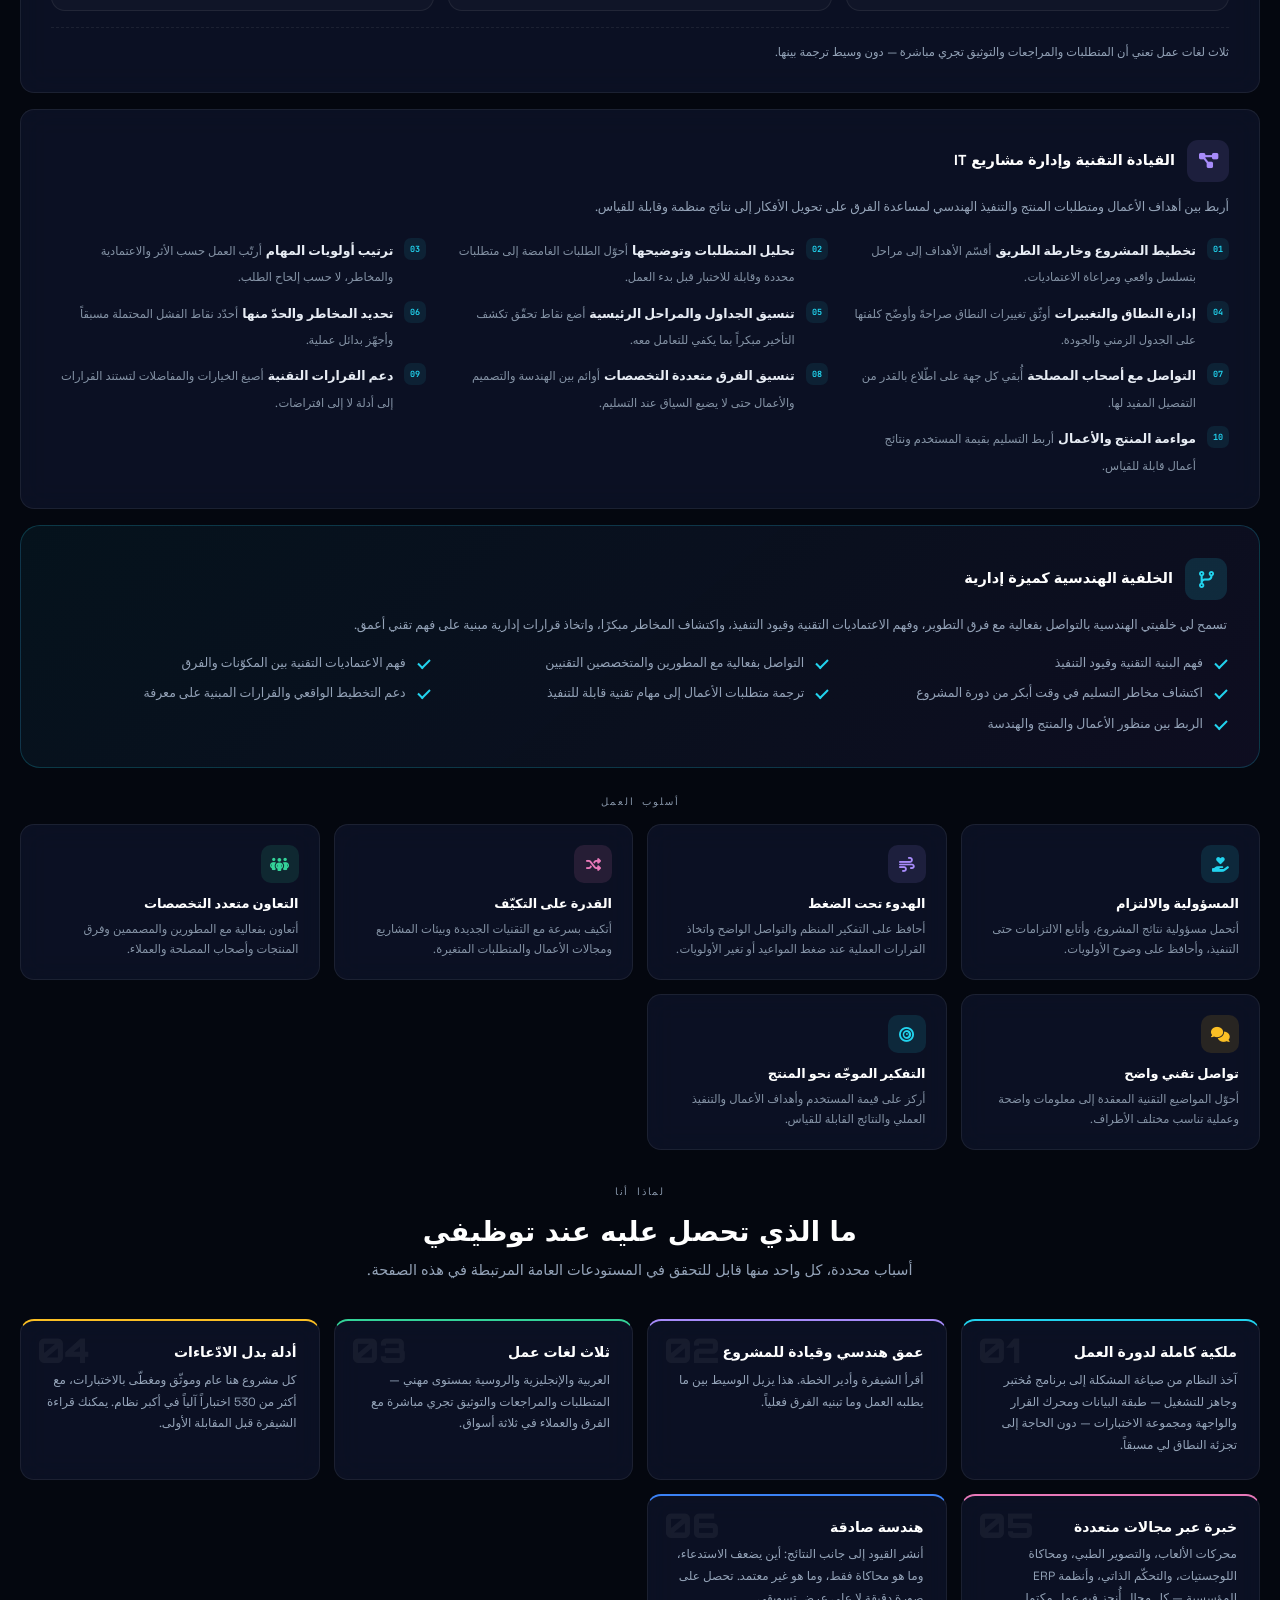
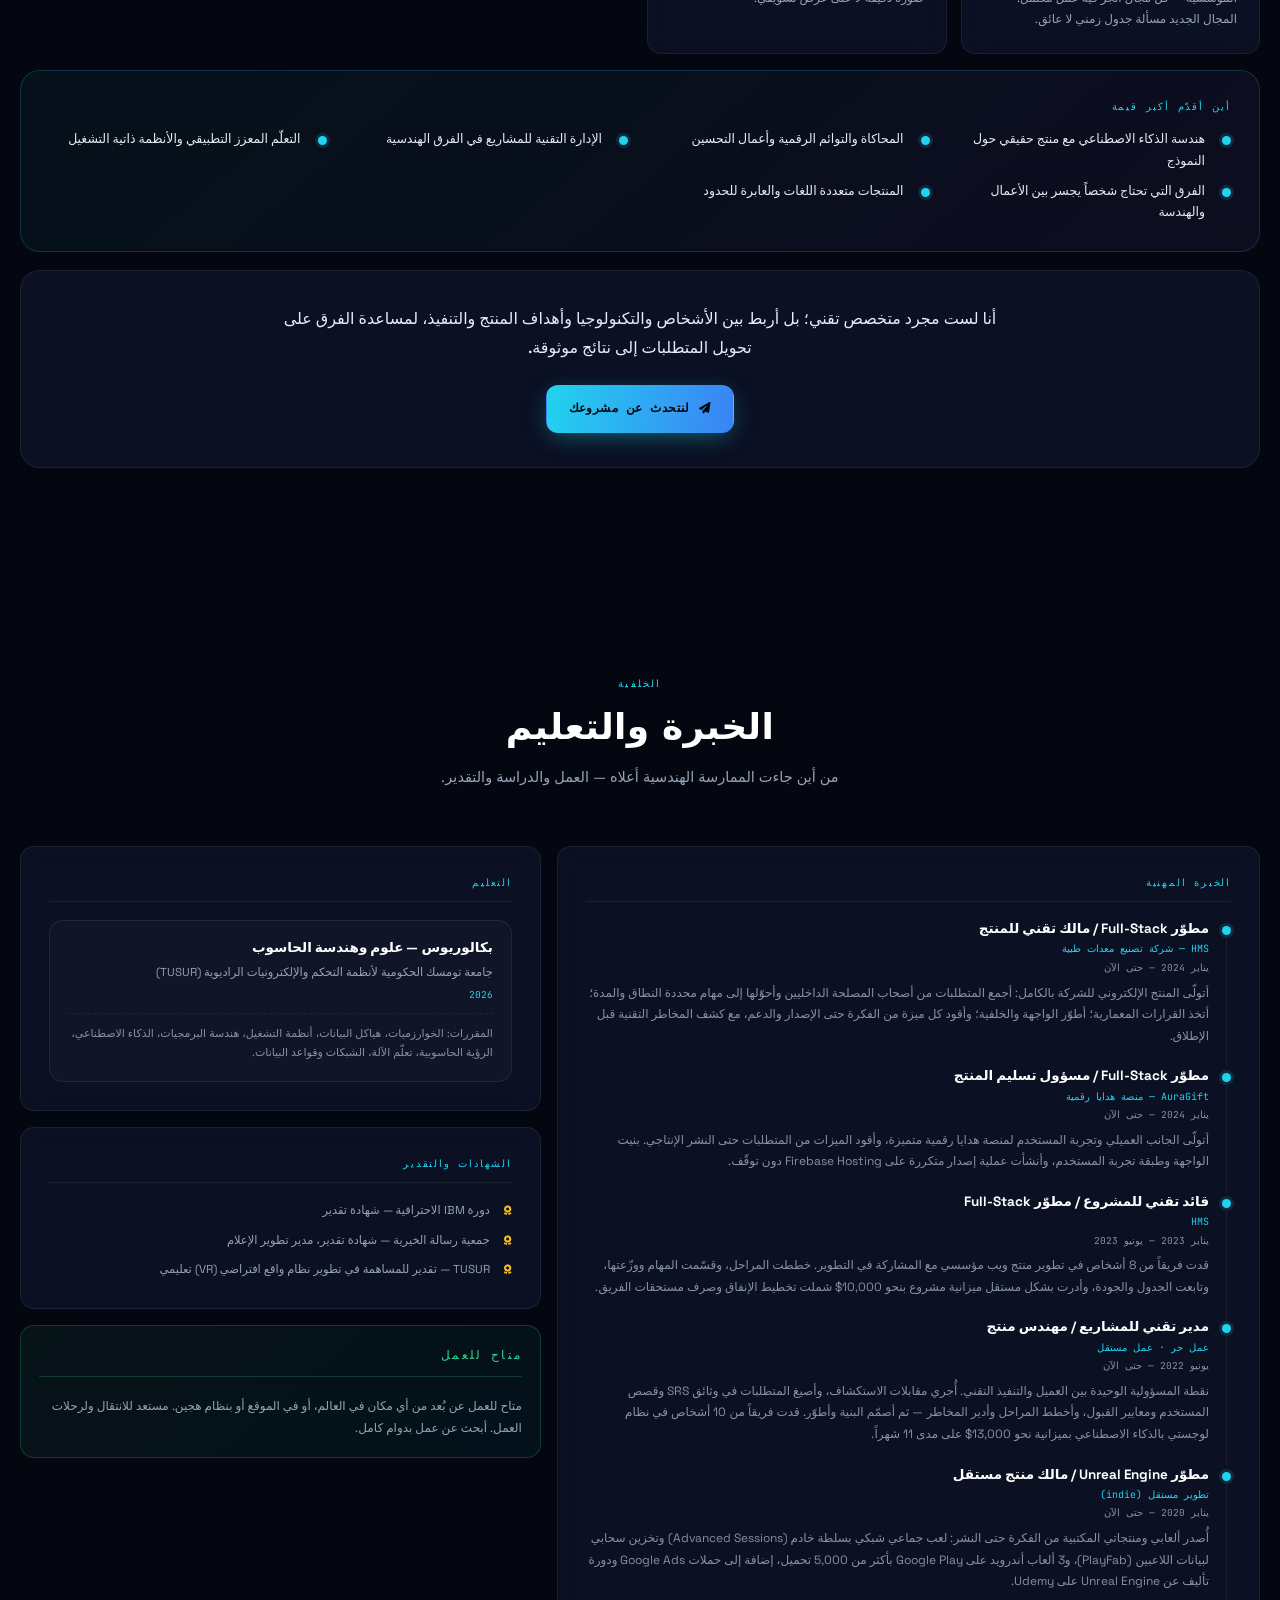
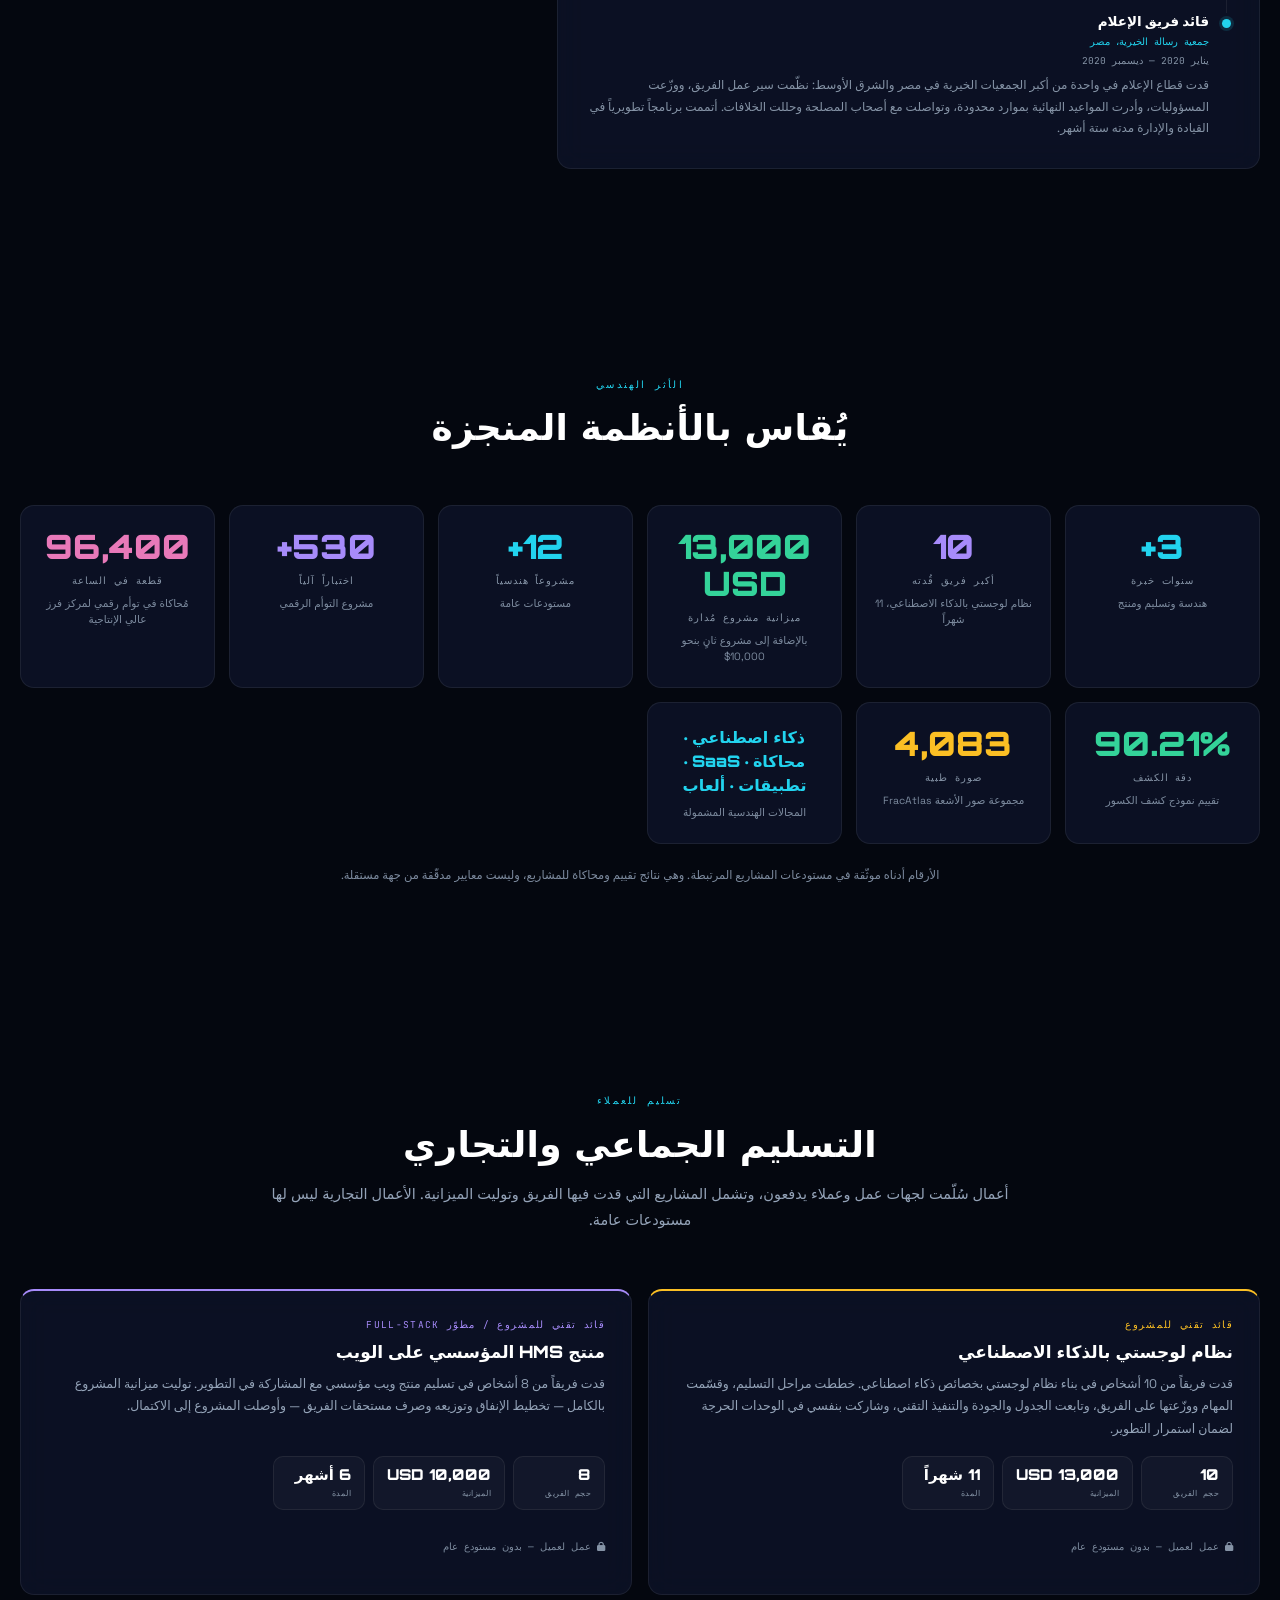
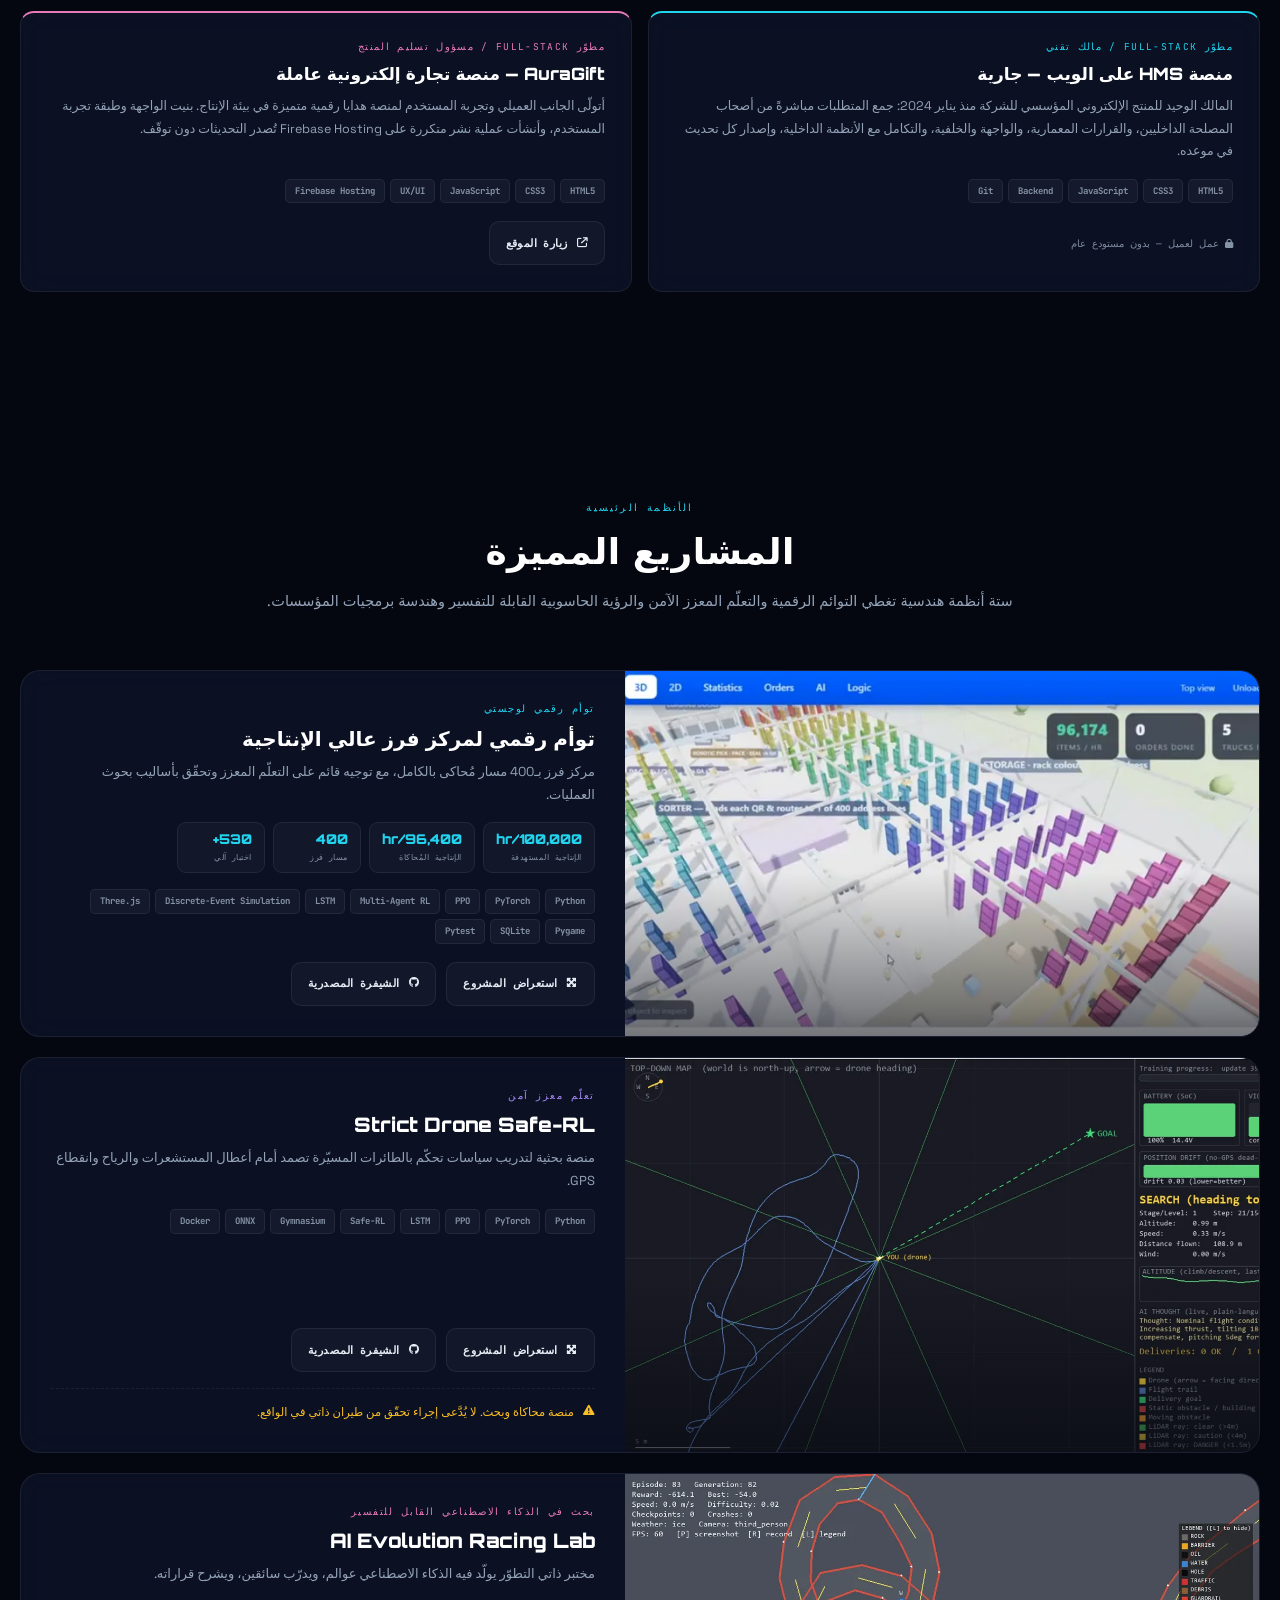
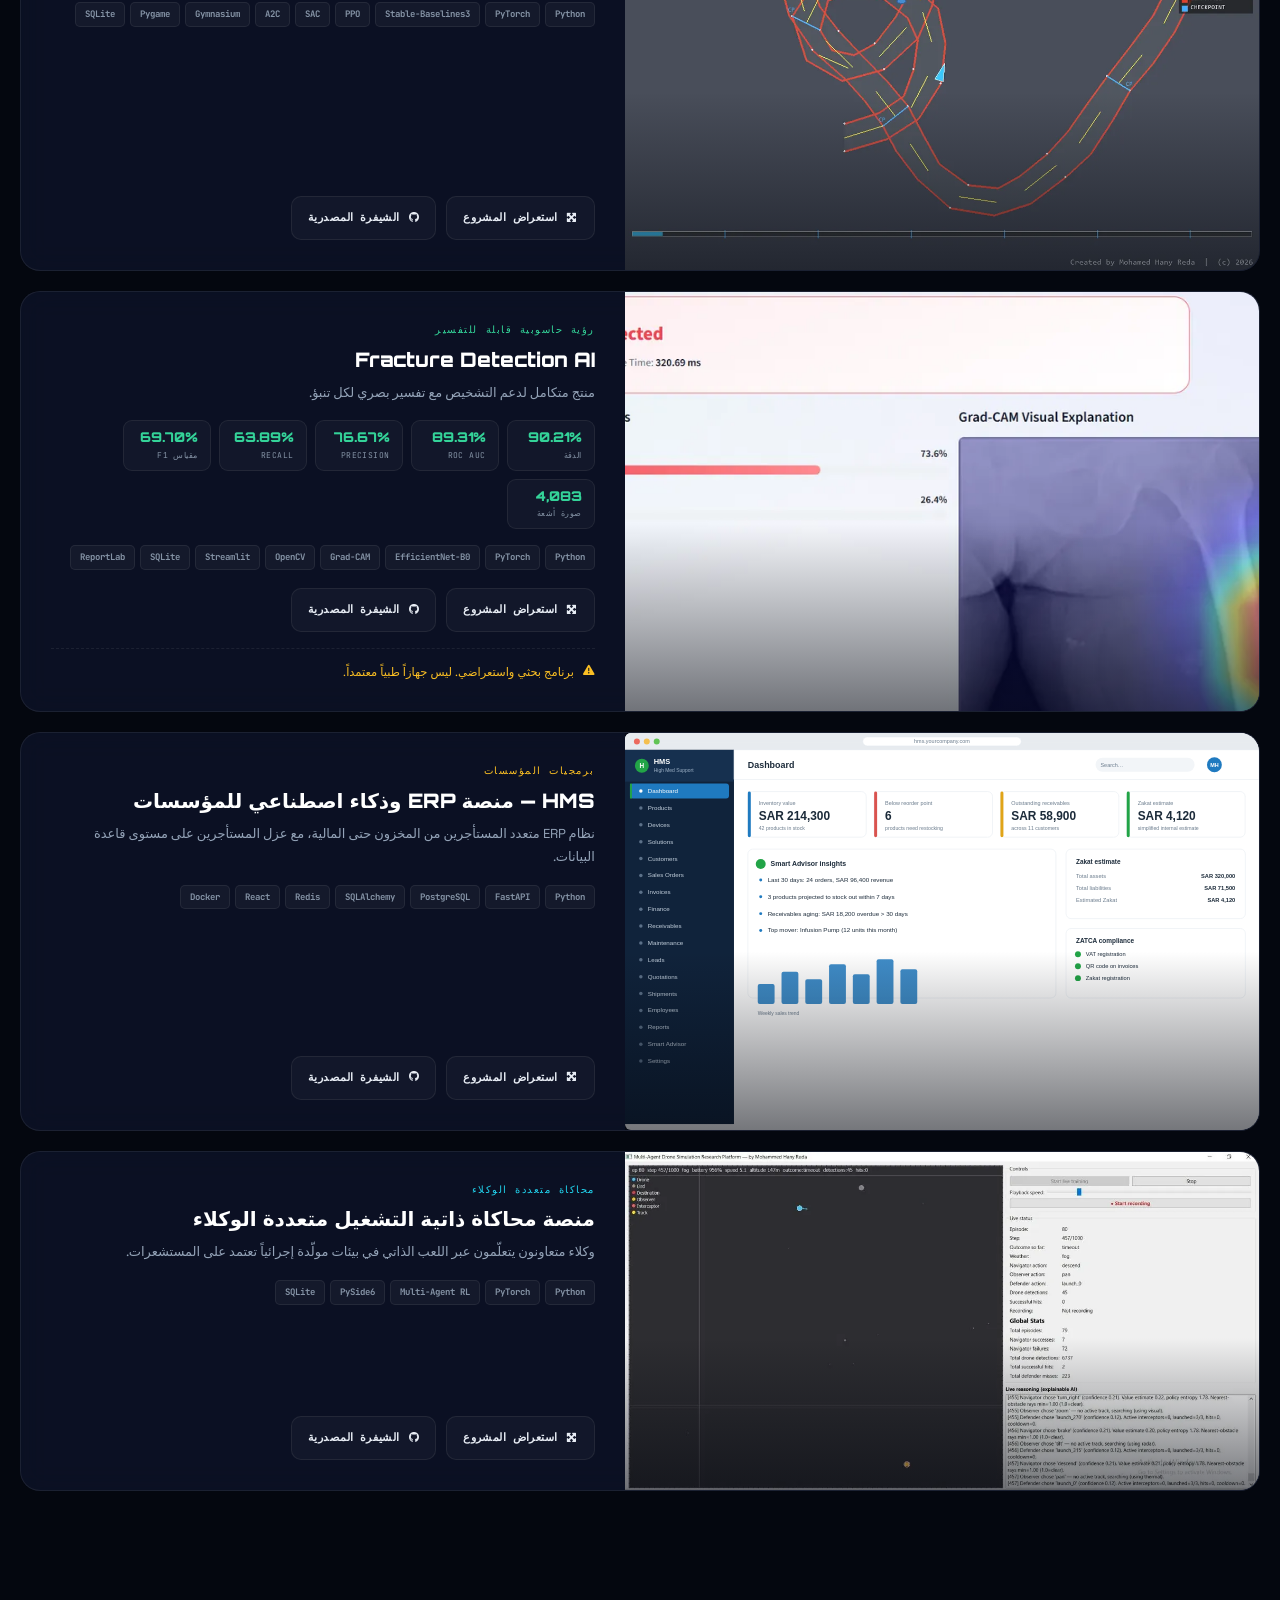
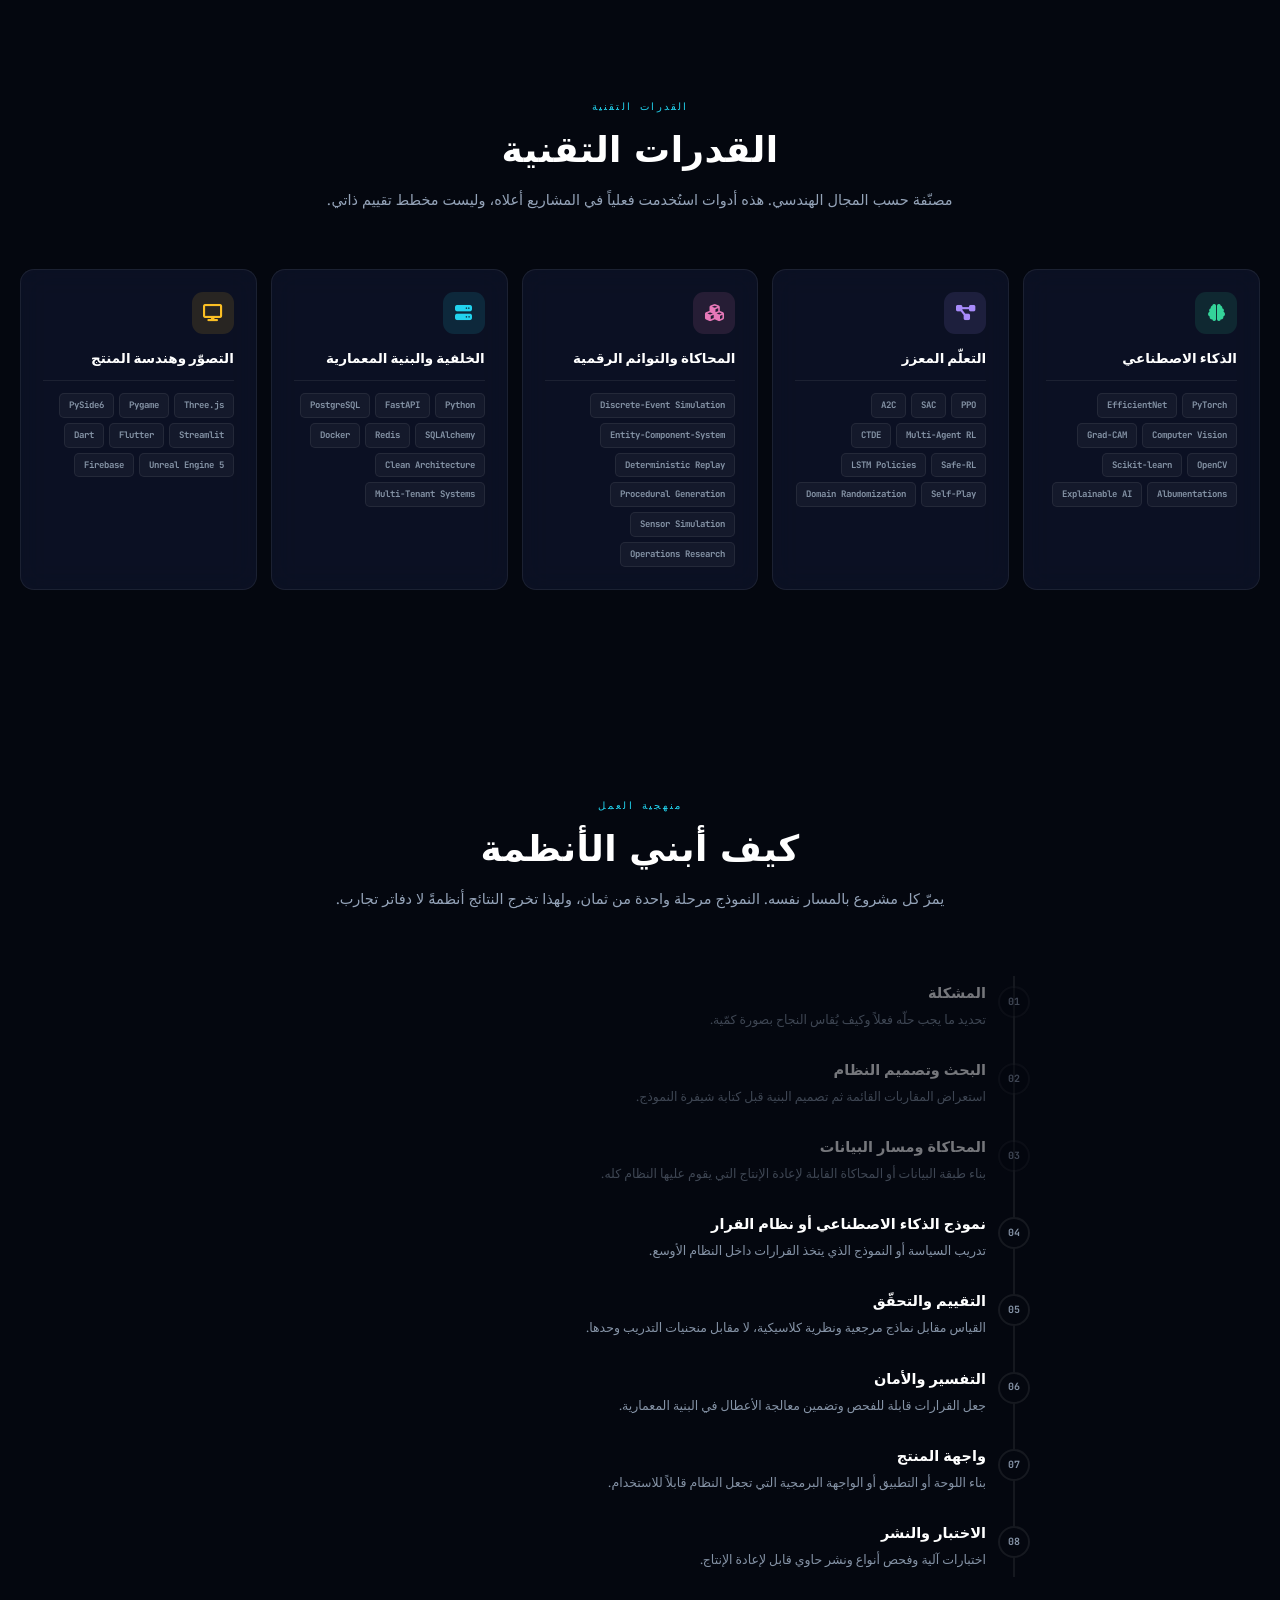
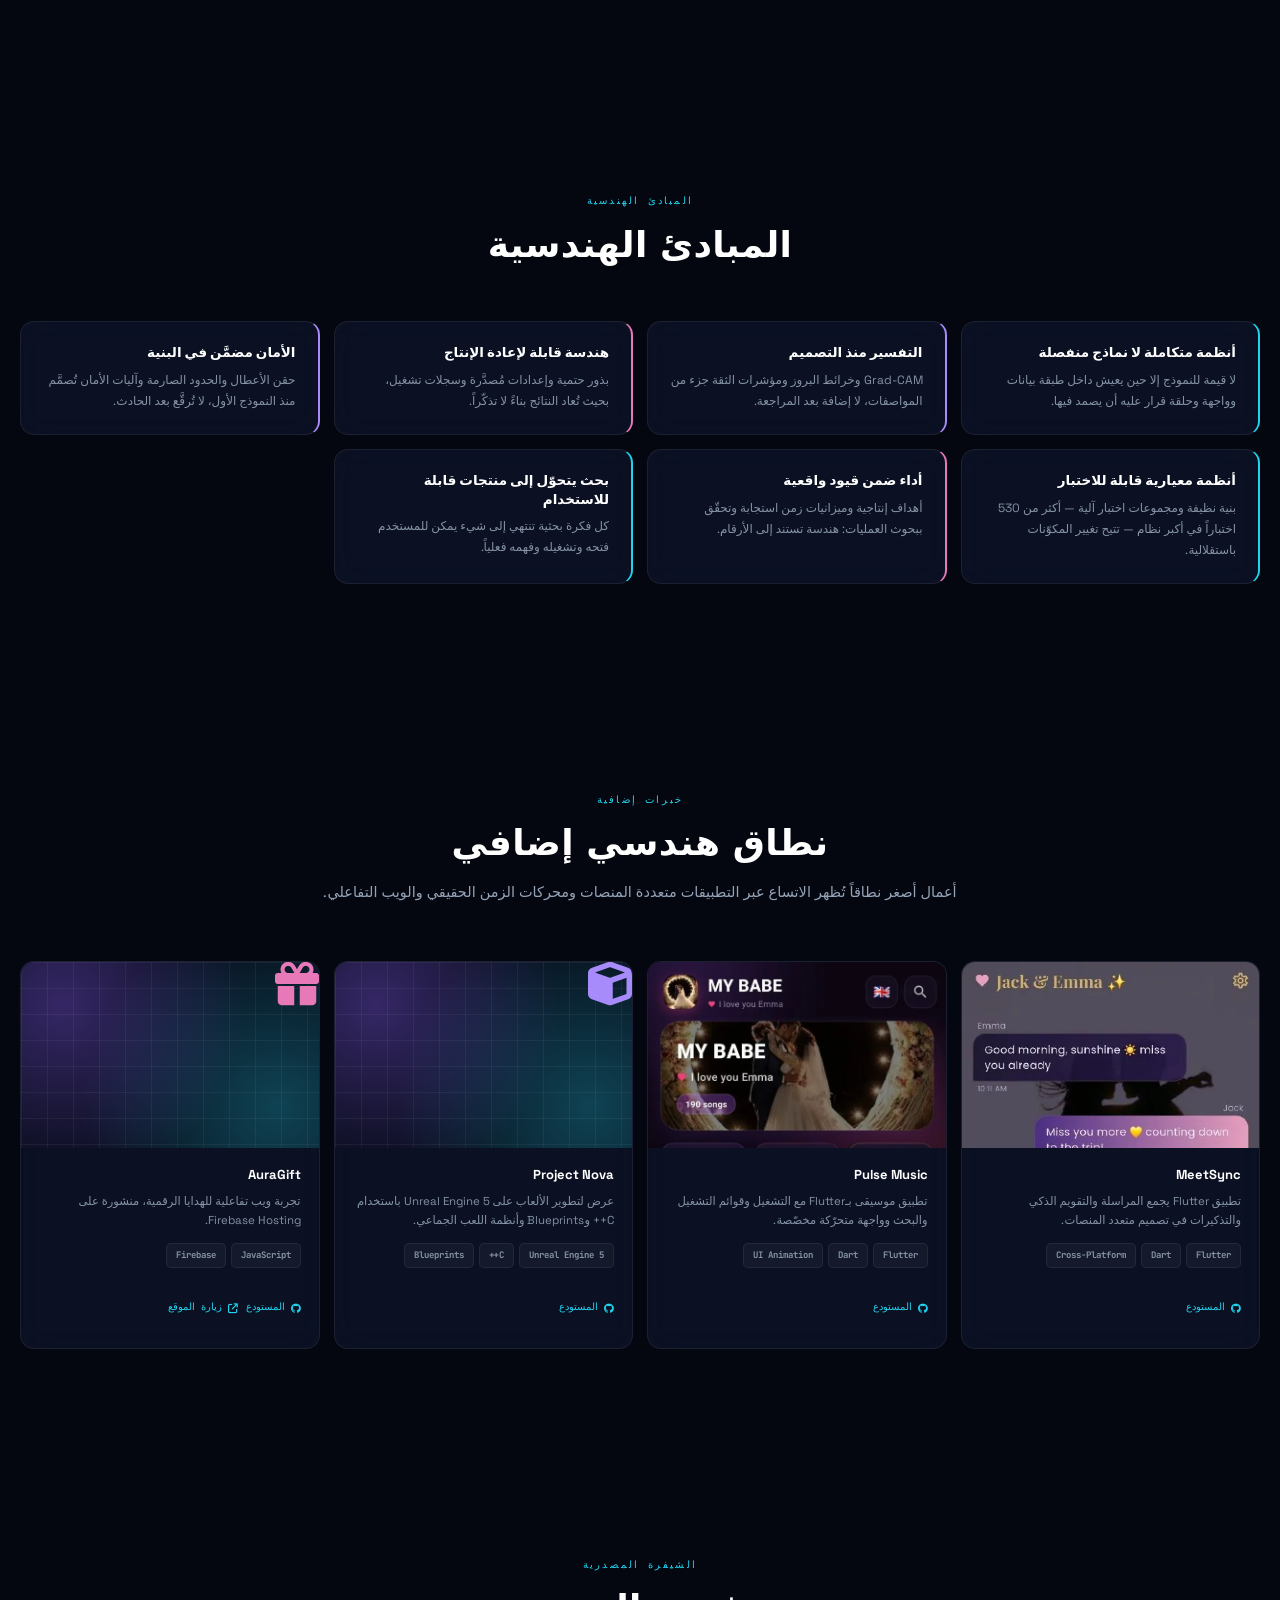
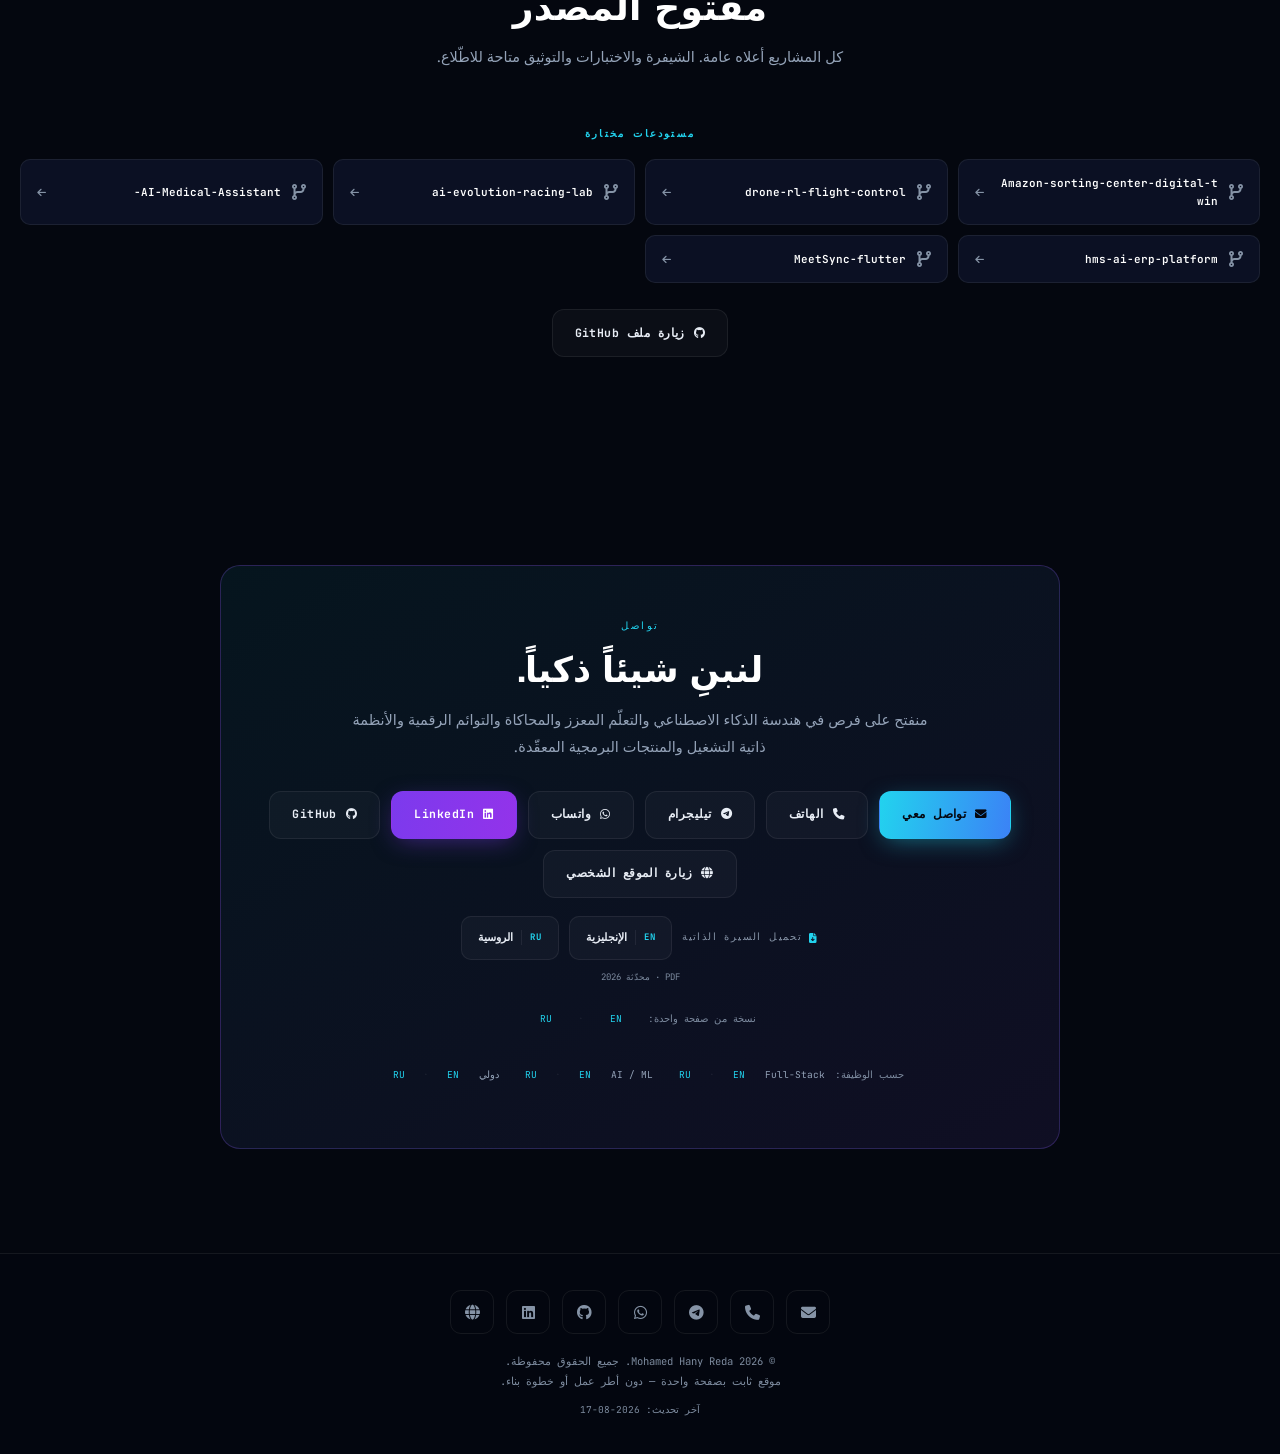
==== commit 503f018c: "Add International CV variant (trilingual, client-facing bridge) New role-targeted one-page CVs, EN +" ====
--- a/ar/index.html
+++ b/ar/index.html
@@ -140,6 +140,10 @@
         <a href="../cv/cv_ai_en.pdf" download="Mohamed-Hany-Reda-CV-AI-EN.pdf" onclick="trackContact('CV-AI-EN')">EN</a>
         <span class="sep" aria-hidden="true">·</span>
         <a href="../cv/cv_ai_ru.pdf" download="Mohamed-Hany-Reda-CV-AI-RU.pdf" onclick="trackContact('CV-AI-RU')">RU</a></span>
+      <span class="cv-tset"><span class="cv-tlabel" data-i18n="cv.intl">دولي</span>
+        <a href="../cv/cv_intl_en.pdf" download="Mohamed-Hany-Reda-CV-International-EN.pdf" onclick="trackContact('CV-INTL-EN')">EN</a>
+        <span class="sep" aria-hidden="true">·</span>
+        <a href="../cv/cv_intl_ru.pdf" download="Mohamed-Hany-Reda-CV-International-RU.pdf" onclick="trackContact('CV-INTL-RU')">RU</a></span>
     </span>
   </div>
   <div class="scroll-hint" aria-hidden="true"><span data-i18n="hero.scroll">مرِّر للأسفل</span><span class="chev"></span></div>
@@ -972,6 +976,10 @@
         <a href="../cv/cv_ai_en.pdf" download="Mohamed-Hany-Reda-CV-AI-EN.pdf" onclick="trackContact('CV-AI-EN')">EN</a>
         <span class="sep" aria-hidden="true">·</span>
         <a href="../cv/cv_ai_ru.pdf" download="Mohamed-Hany-Reda-CV-AI-RU.pdf" onclick="trackContact('CV-AI-RU')">RU</a></span>
+      <span class="cv-tset"><span class="cv-tlabel" data-i18n="cv.intl">دولي</span>
+        <a href="../cv/cv_intl_en.pdf" download="Mohamed-Hany-Reda-CV-International-EN.pdf" onclick="trackContact('CV-INTL-EN')">EN</a>
+        <span class="sep" aria-hidden="true">·</span>
+        <a href="../cv/cv_intl_ru.pdf" download="Mohamed-Hany-Reda-CV-International-RU.pdf" onclick="trackContact('CV-INTL-RU')">RU</a></span>
     </span>
   </div>
   </div>
@@ -990,7 +998,7 @@
     <a href="https://hany15.github.io/Hany-Reda-Portfolio/" target="_blank" rel="noopener" data-i18n-attr="aria-label:contact.portfolio" aria-label="زيارة الموقع الشخصي"><i class="fa-solid fa-globe" aria-hidden="true"></i></a>
   </div>
   <p class="foot-copy">&copy; 2026 Mohamed Hany Reda. <span data-i18n="footer.rights">جميع الحقوق محفوظة.</span><br><span data-i18n="footer.built">موقع ثابت بصفحة واحدة — دون أطر عمل أو خطوة بناء.</span></p>
-  <p class="foot-updated"><span data-i18n="footer.updated">آخر تحديث</span>: <time datetime="2026-08-16">2026-08-16</time></p>
+  <p class="foot-updated"><span data-i18n="footer.updated">آخر تحديث</span>: <time datetime="2026-08-17">2026-08-17</time></p>
 </footer>
 
 <!-- ═══ PROJECT MODAL ═══ -->
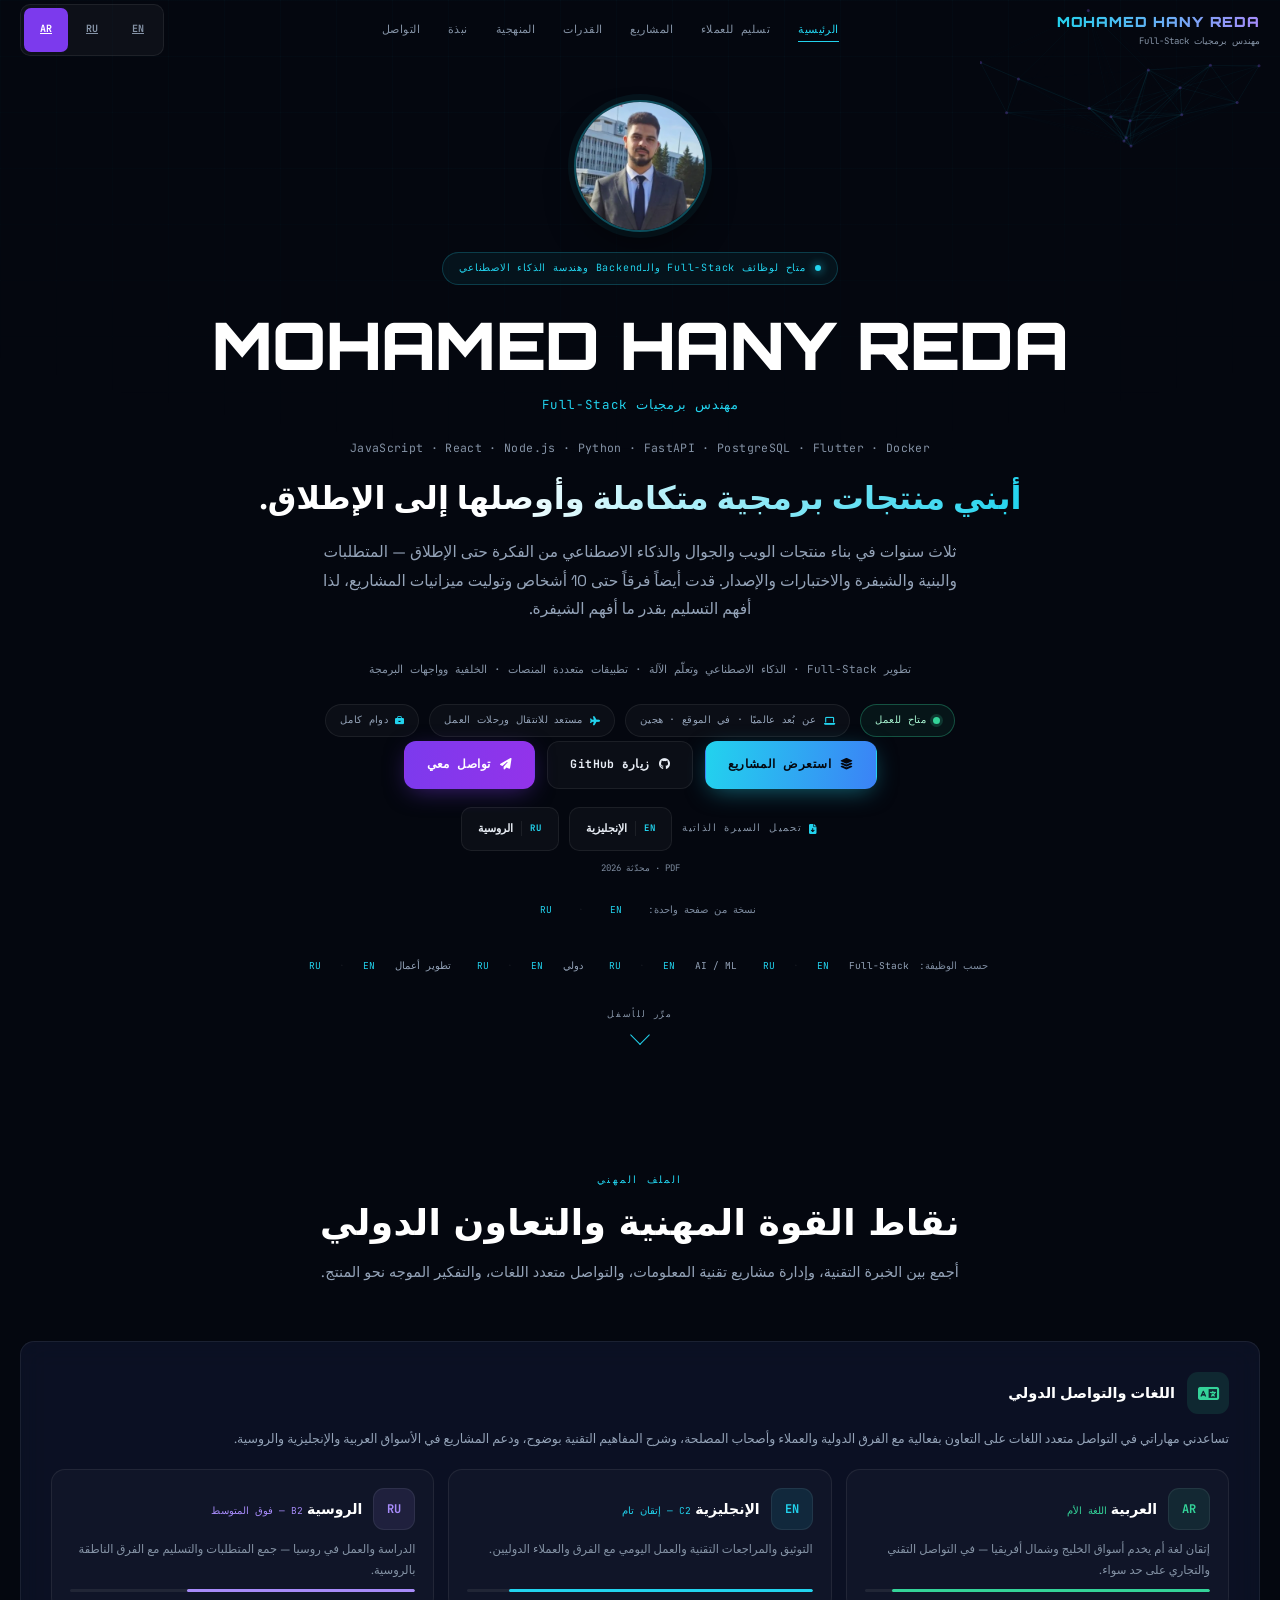
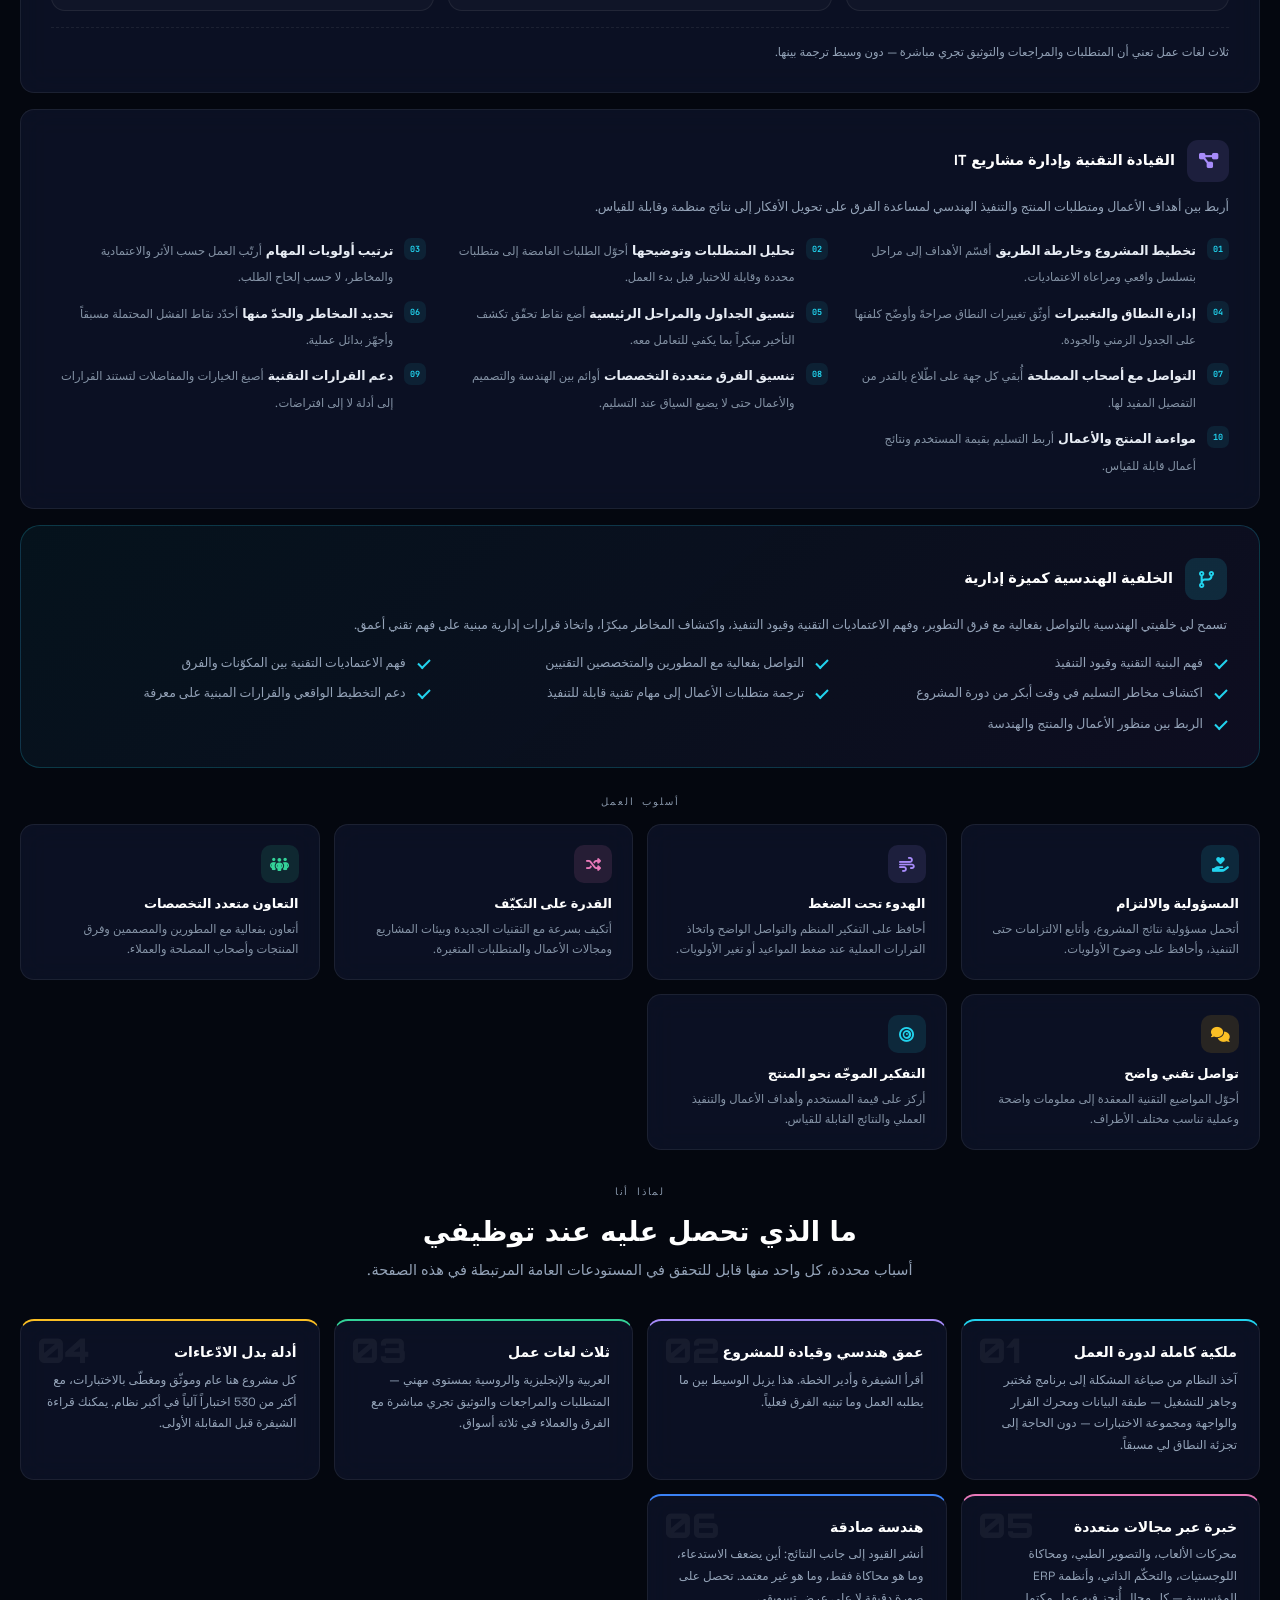
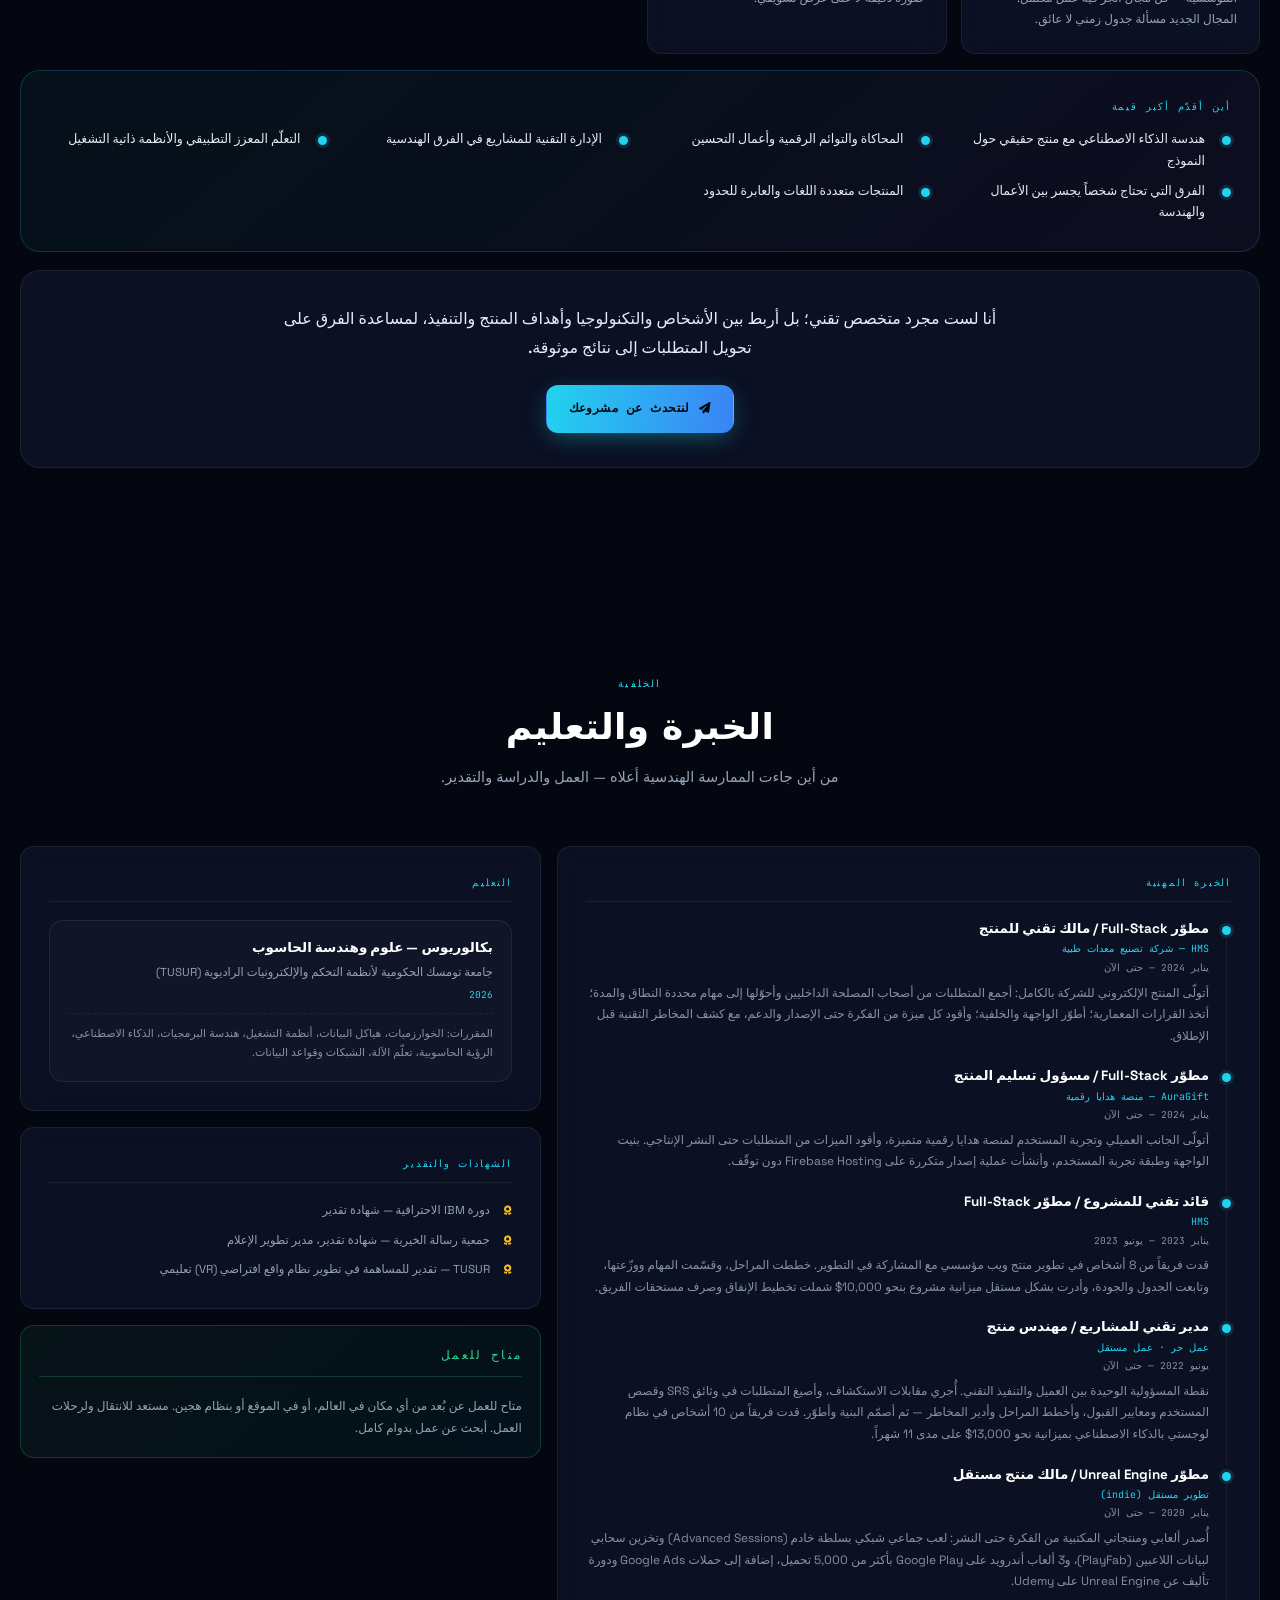
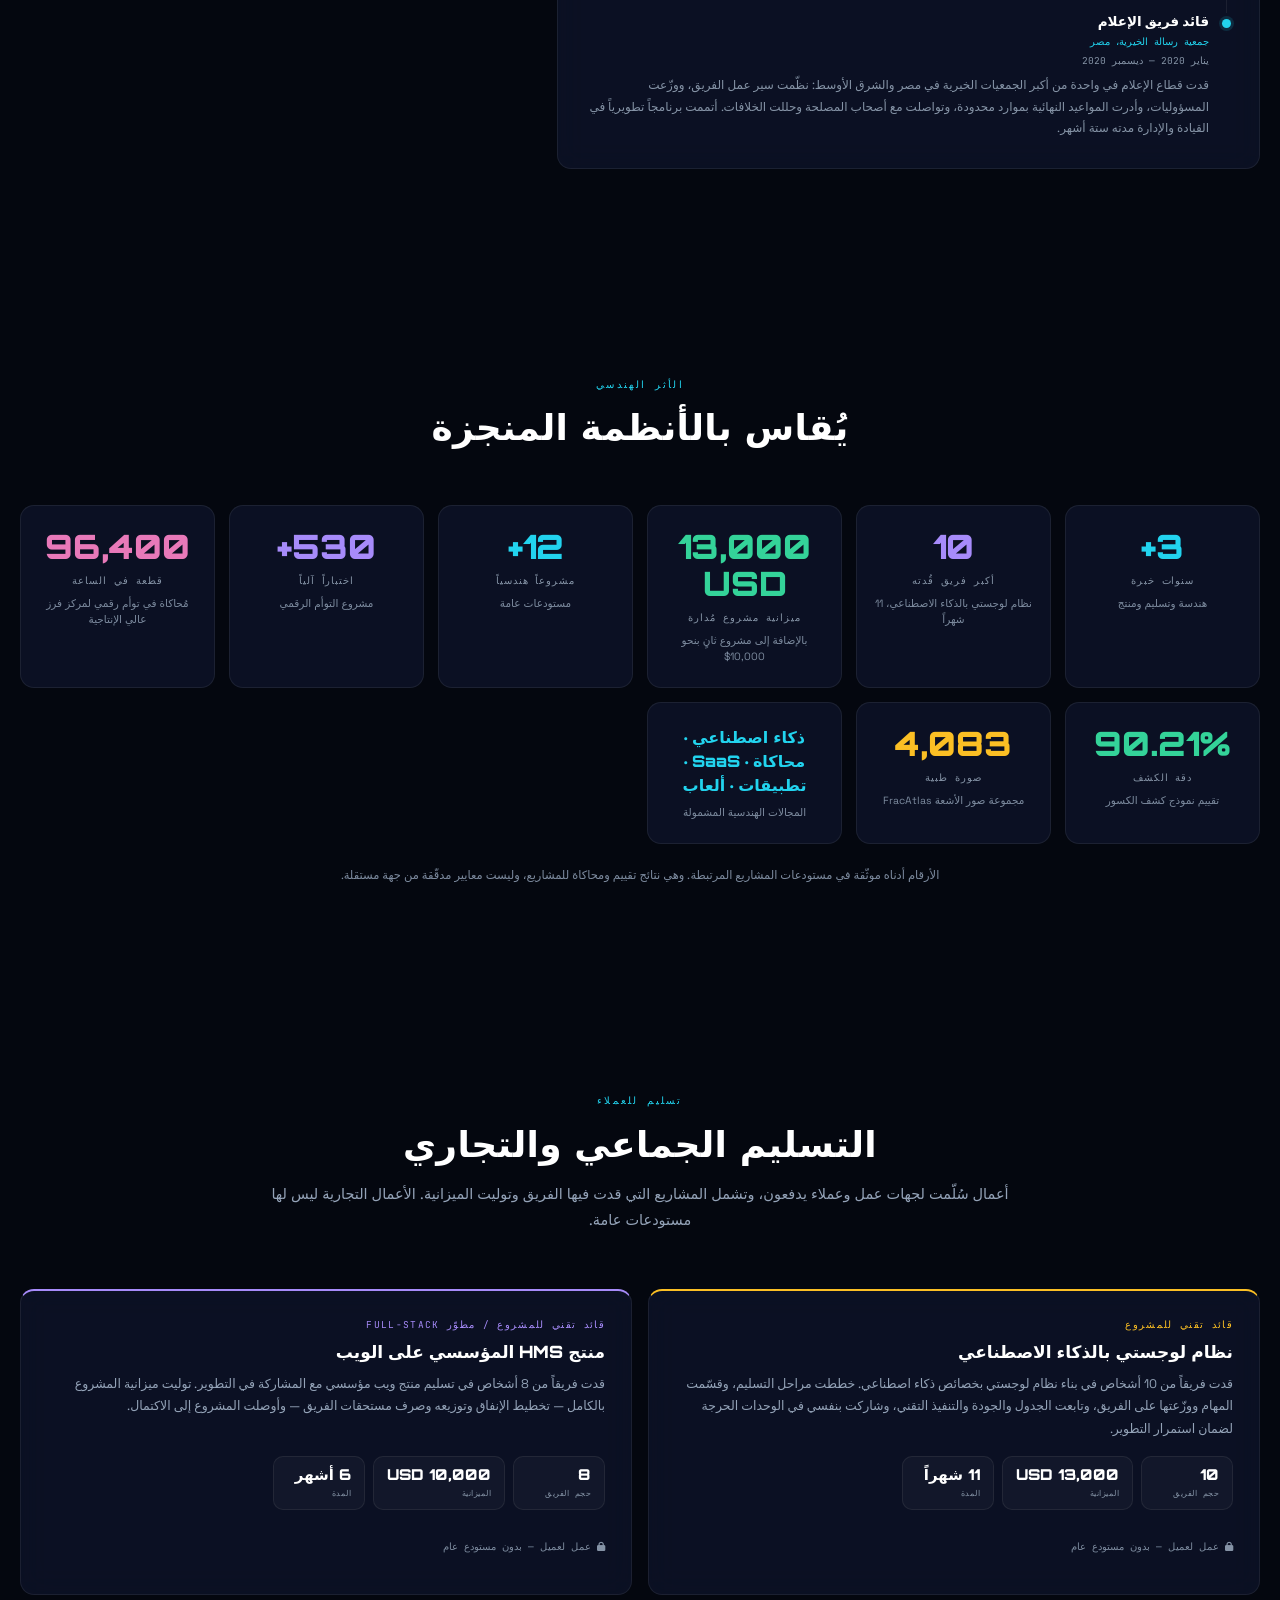
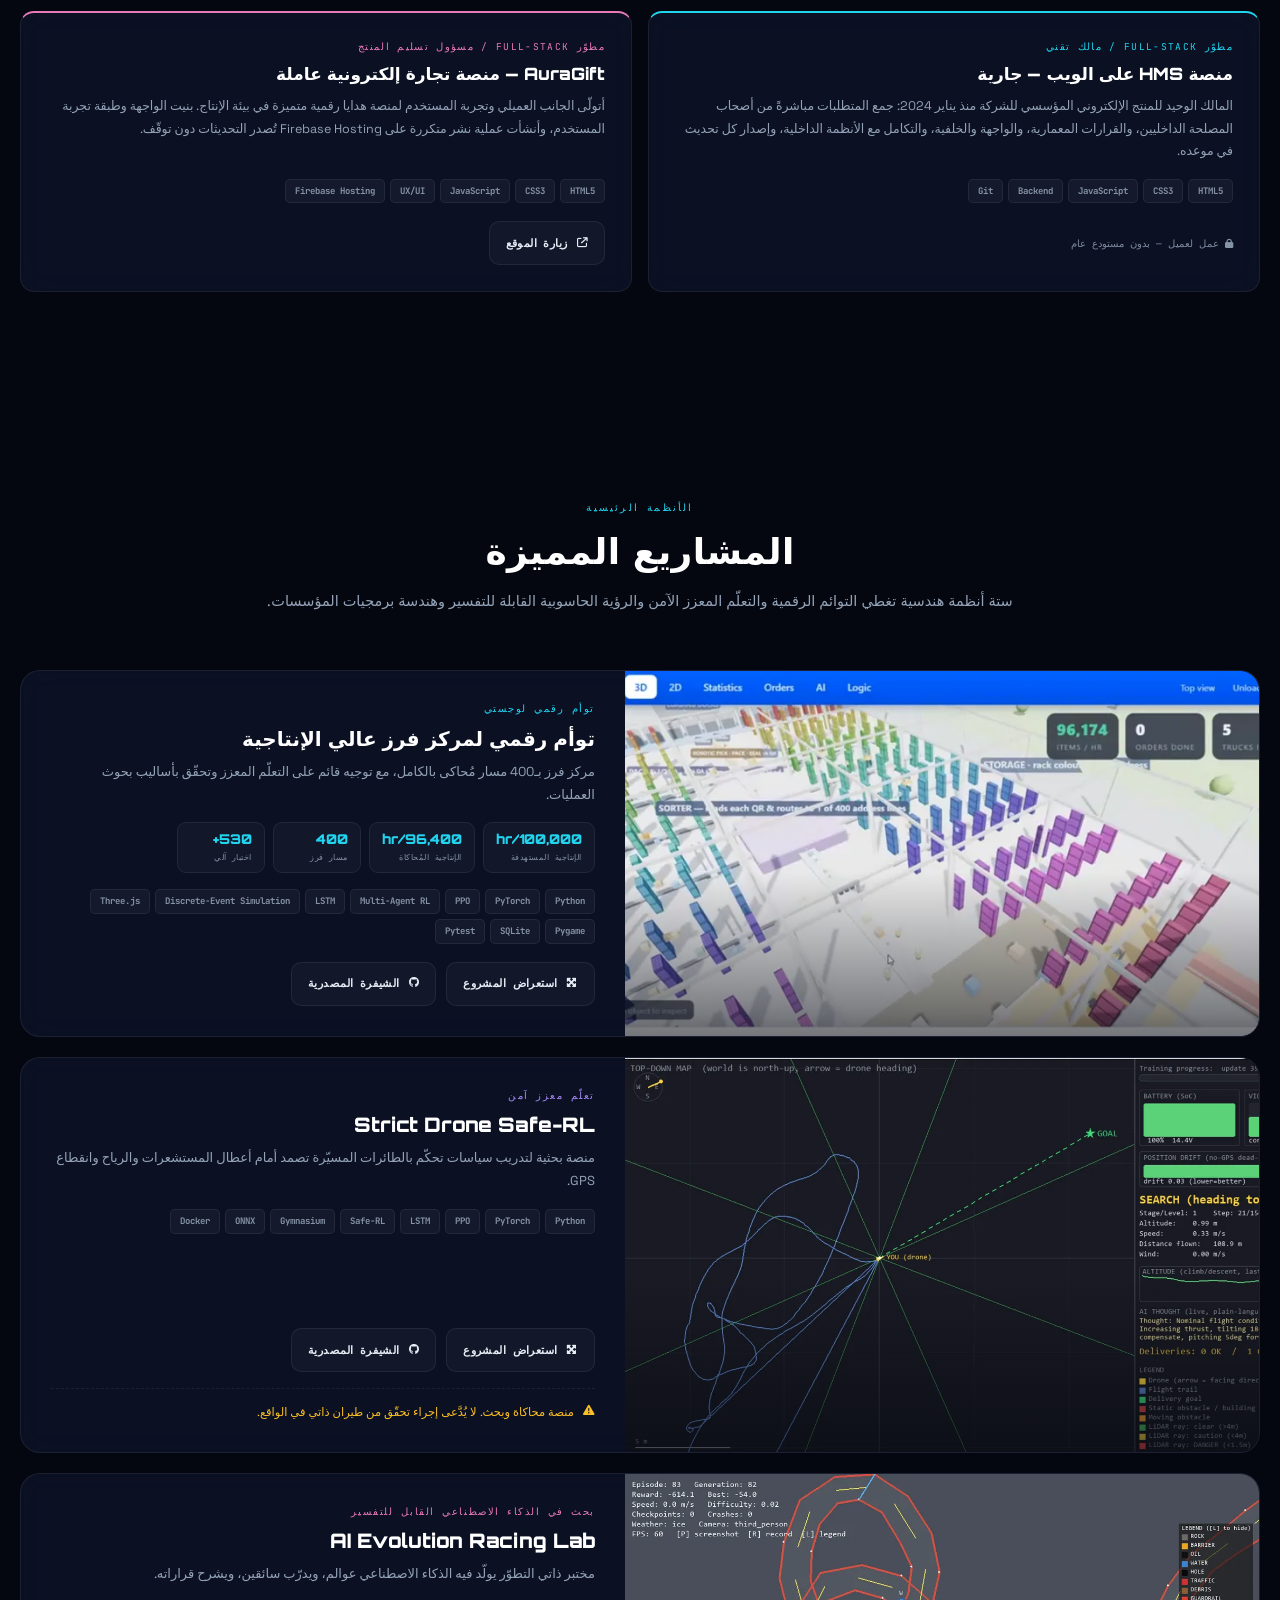
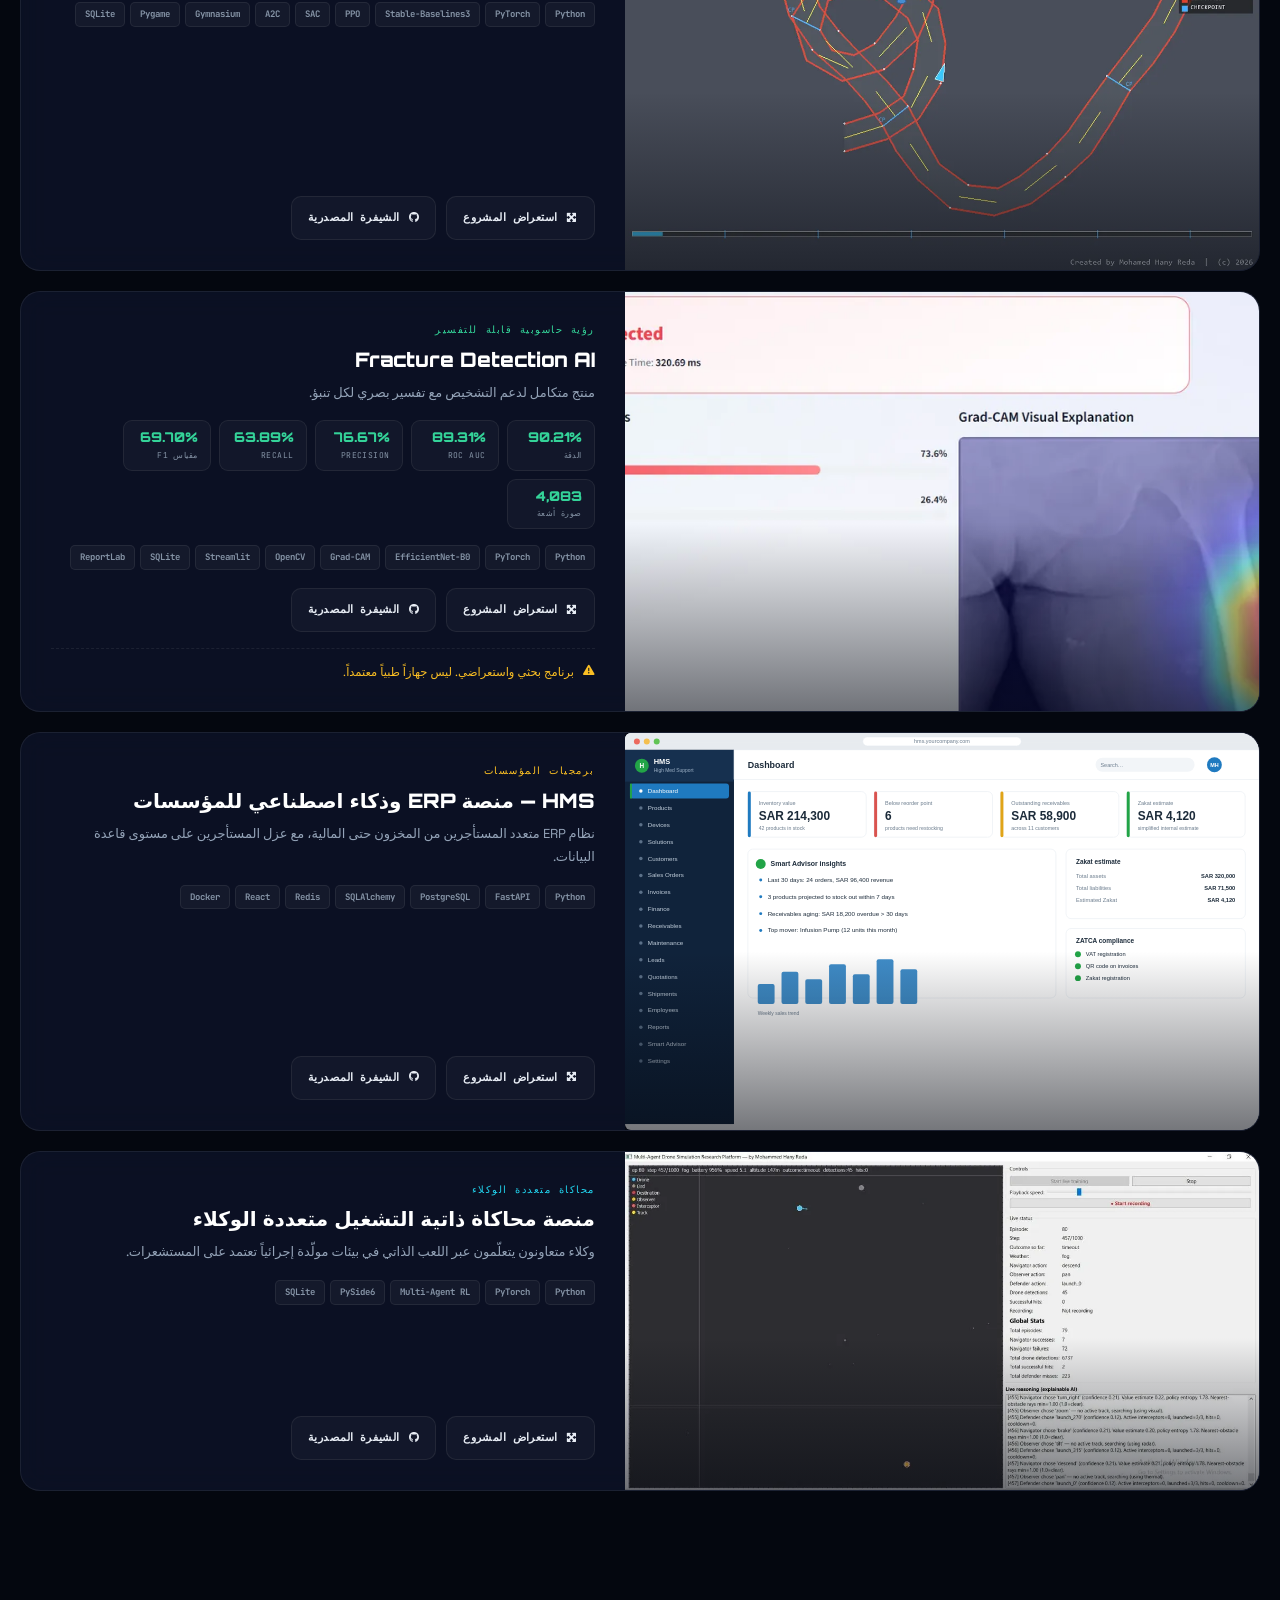
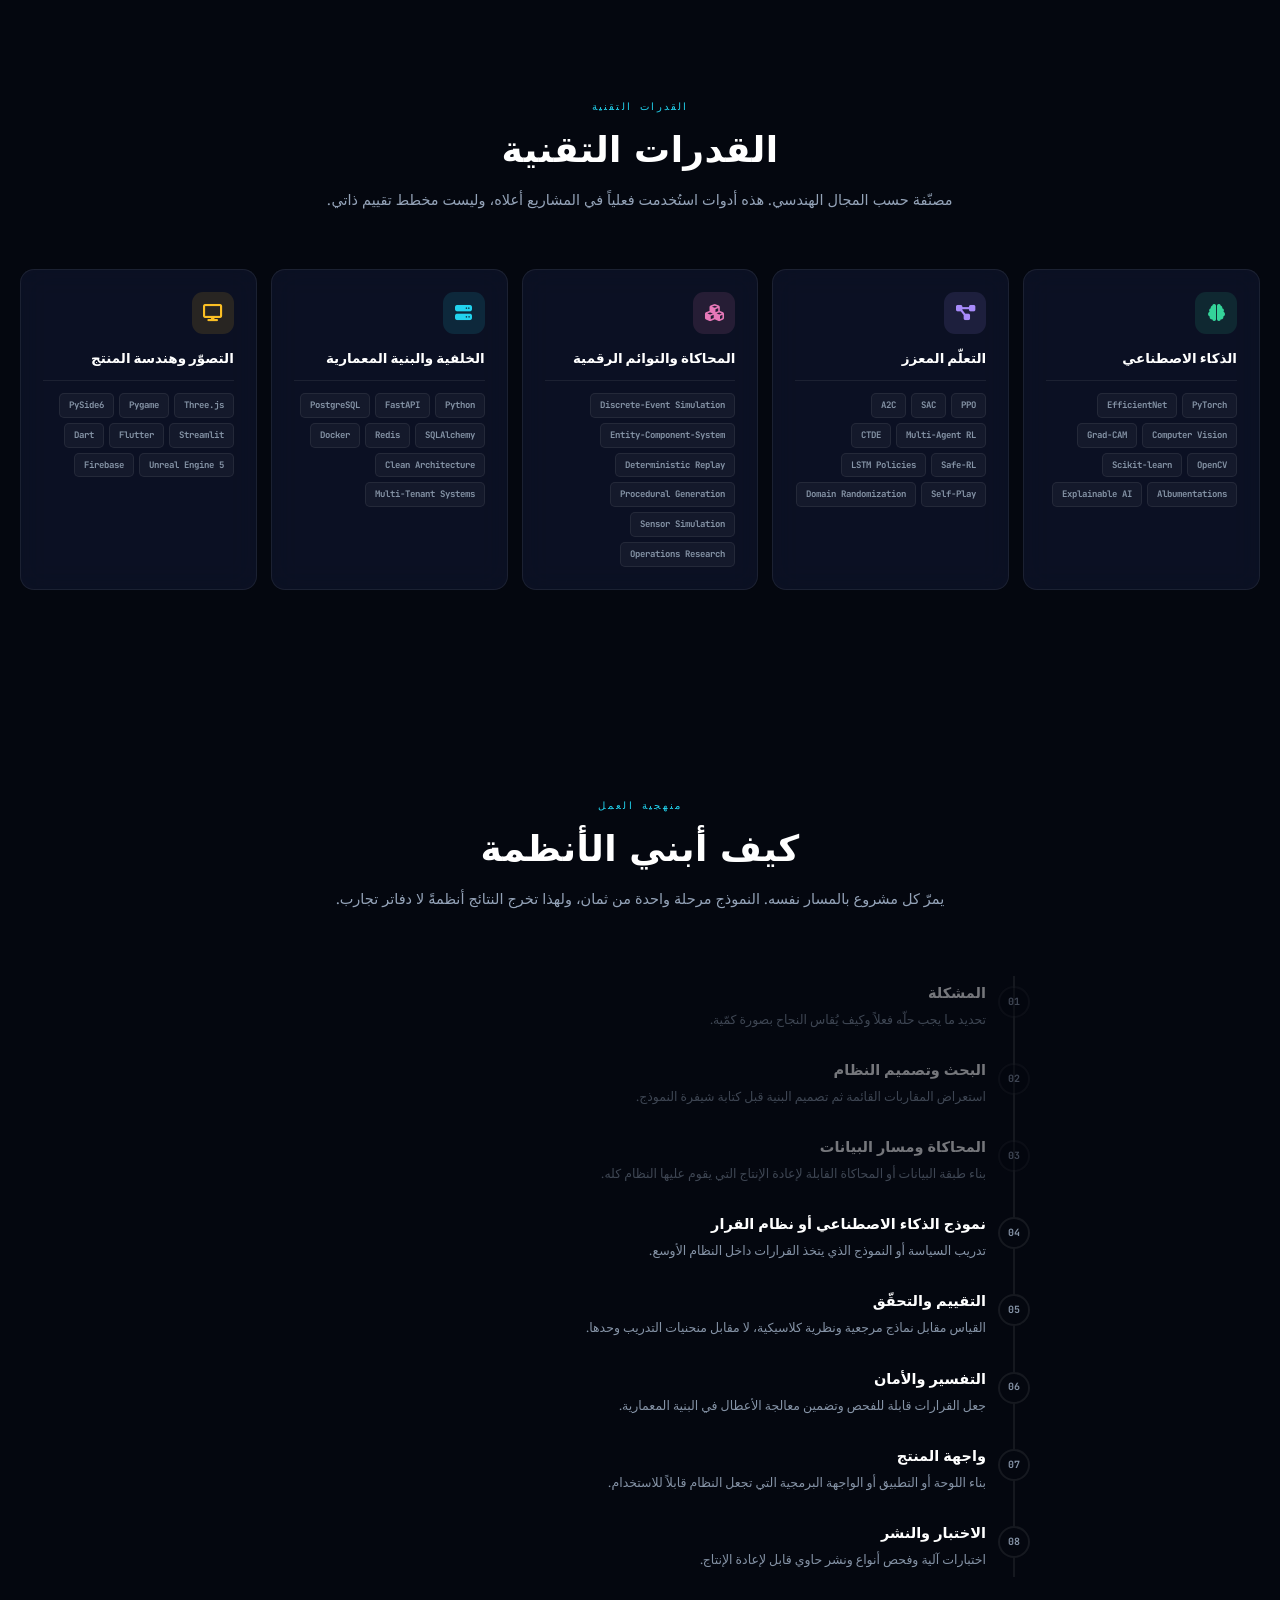
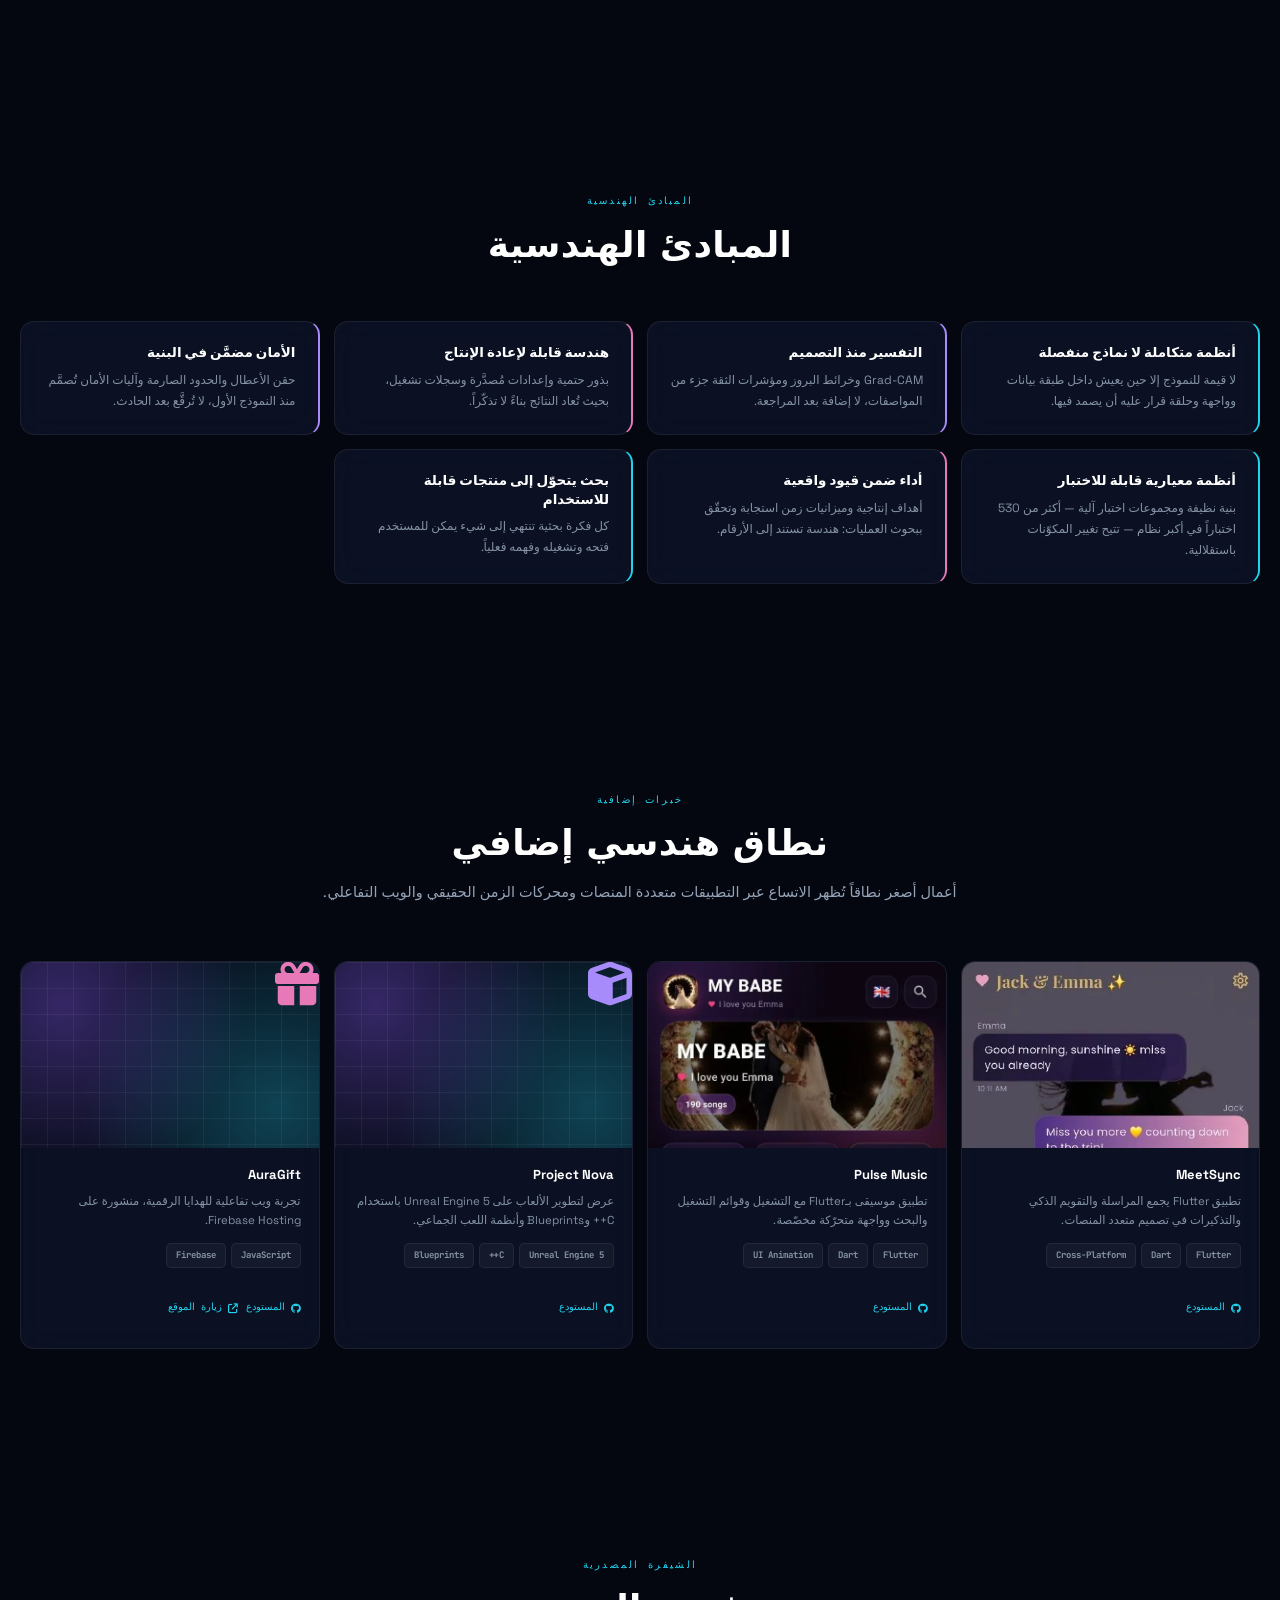
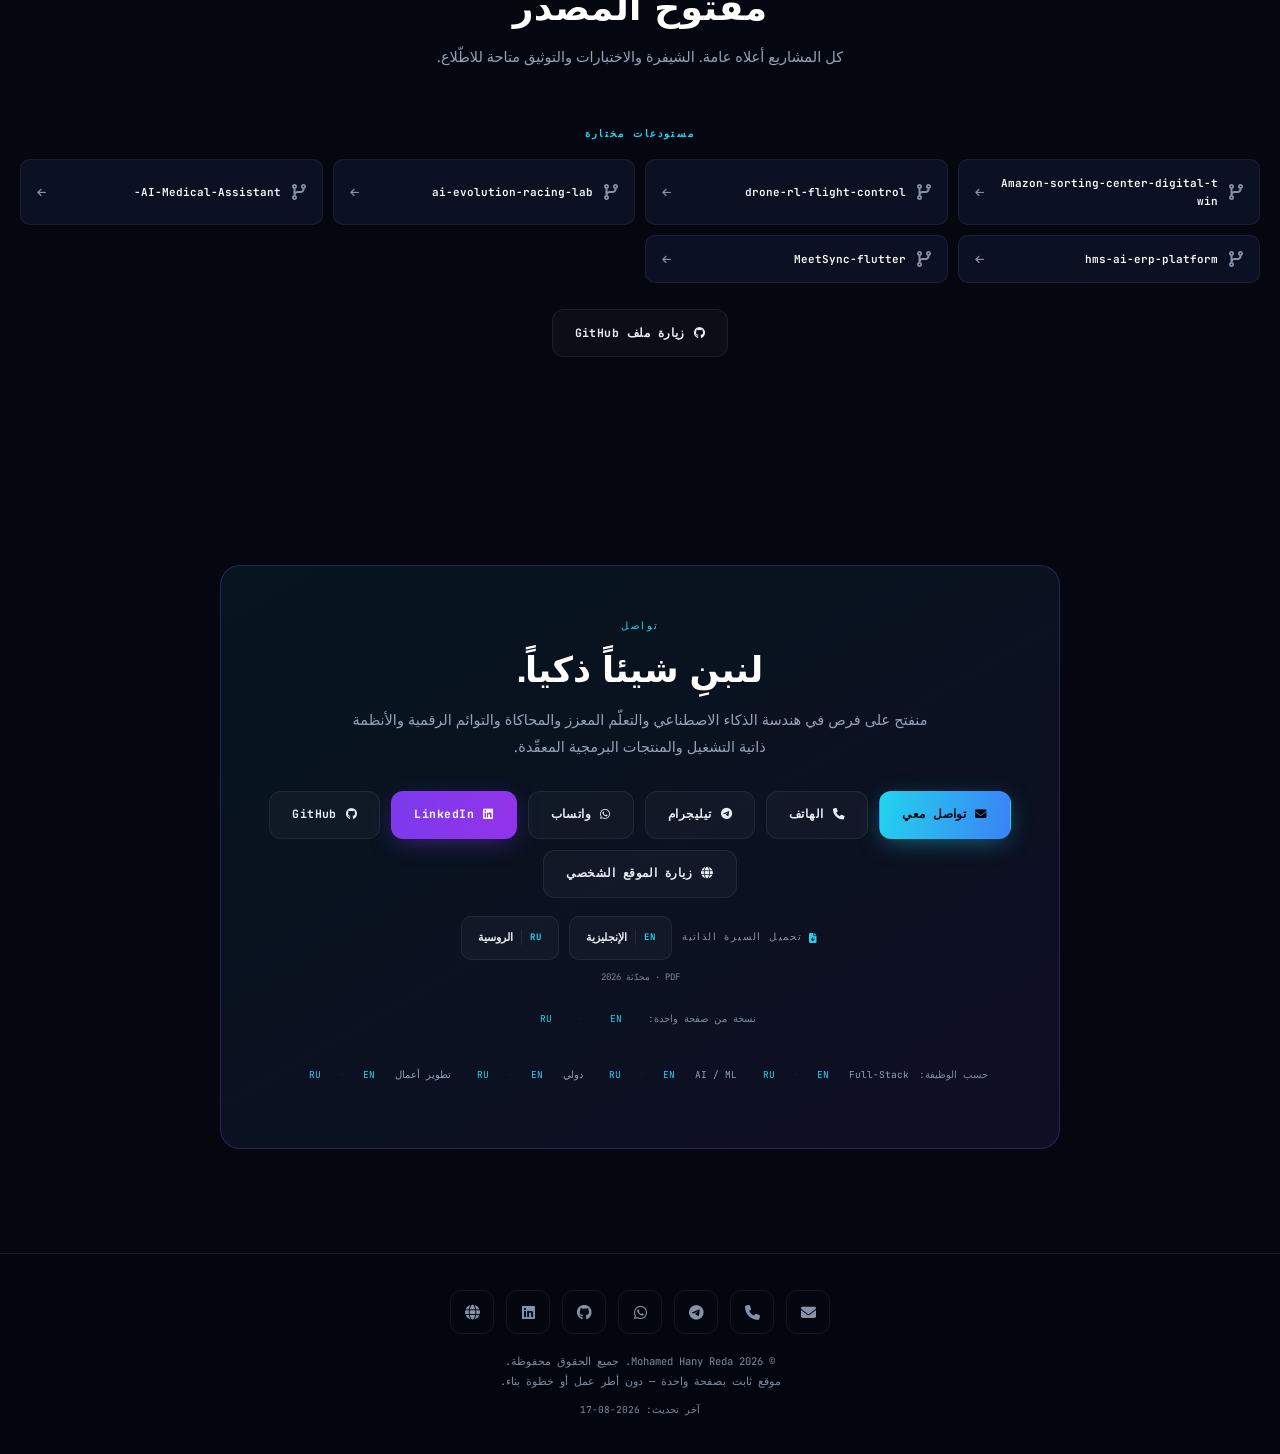
==== commit 37b0160a: "Add Business Development / Account Manager CV variant New role-targeted one-page CVs (EN + RU) for t" ====
--- a/ar/index.html
+++ b/ar/index.html
@@ -144,6 +144,10 @@
         <a href="../cv/cv_intl_en.pdf" download="Mohamed-Hany-Reda-CV-International-EN.pdf" onclick="trackContact('CV-INTL-EN')">EN</a>
         <span class="sep" aria-hidden="true">·</span>
         <a href="../cv/cv_intl_ru.pdf" download="Mohamed-Hany-Reda-CV-International-RU.pdf" onclick="trackContact('CV-INTL-RU')">RU</a></span>
+      <span class="cv-tset"><span class="cv-tlabel" data-i18n="cv.bd">تطوير أعمال</span>
+        <a href="../cv/cv_bd_en.pdf" download="Mohamed-Hany-Reda-CV-BizDev-EN.pdf" onclick="trackContact('CV-BD-EN')">EN</a>
+        <span class="sep" aria-hidden="true">·</span>
+        <a href="../cv/cv_bd_ru.pdf" download="Mohamed-Hany-Reda-CV-BizDev-RU.pdf" onclick="trackContact('CV-BD-RU')">RU</a></span>
     </span>
   </div>
   <div class="scroll-hint" aria-hidden="true"><span data-i18n="hero.scroll">مرِّر للأسفل</span><span class="chev"></span></div>
@@ -980,6 +984,10 @@
         <a href="../cv/cv_intl_en.pdf" download="Mohamed-Hany-Reda-CV-International-EN.pdf" onclick="trackContact('CV-INTL-EN')">EN</a>
         <span class="sep" aria-hidden="true">·</span>
         <a href="../cv/cv_intl_ru.pdf" download="Mohamed-Hany-Reda-CV-International-RU.pdf" onclick="trackContact('CV-INTL-RU')">RU</a></span>
+      <span class="cv-tset"><span class="cv-tlabel" data-i18n="cv.bd">تطوير أعمال</span>
+        <a href="../cv/cv_bd_en.pdf" download="Mohamed-Hany-Reda-CV-BizDev-EN.pdf" onclick="trackContact('CV-BD-EN')">EN</a>
+        <span class="sep" aria-hidden="true">·</span>
+        <a href="../cv/cv_bd_ru.pdf" download="Mohamed-Hany-Reda-CV-BizDev-RU.pdf" onclick="trackContact('CV-BD-RU')">RU</a></span>
     </span>
   </div>
   </div>
